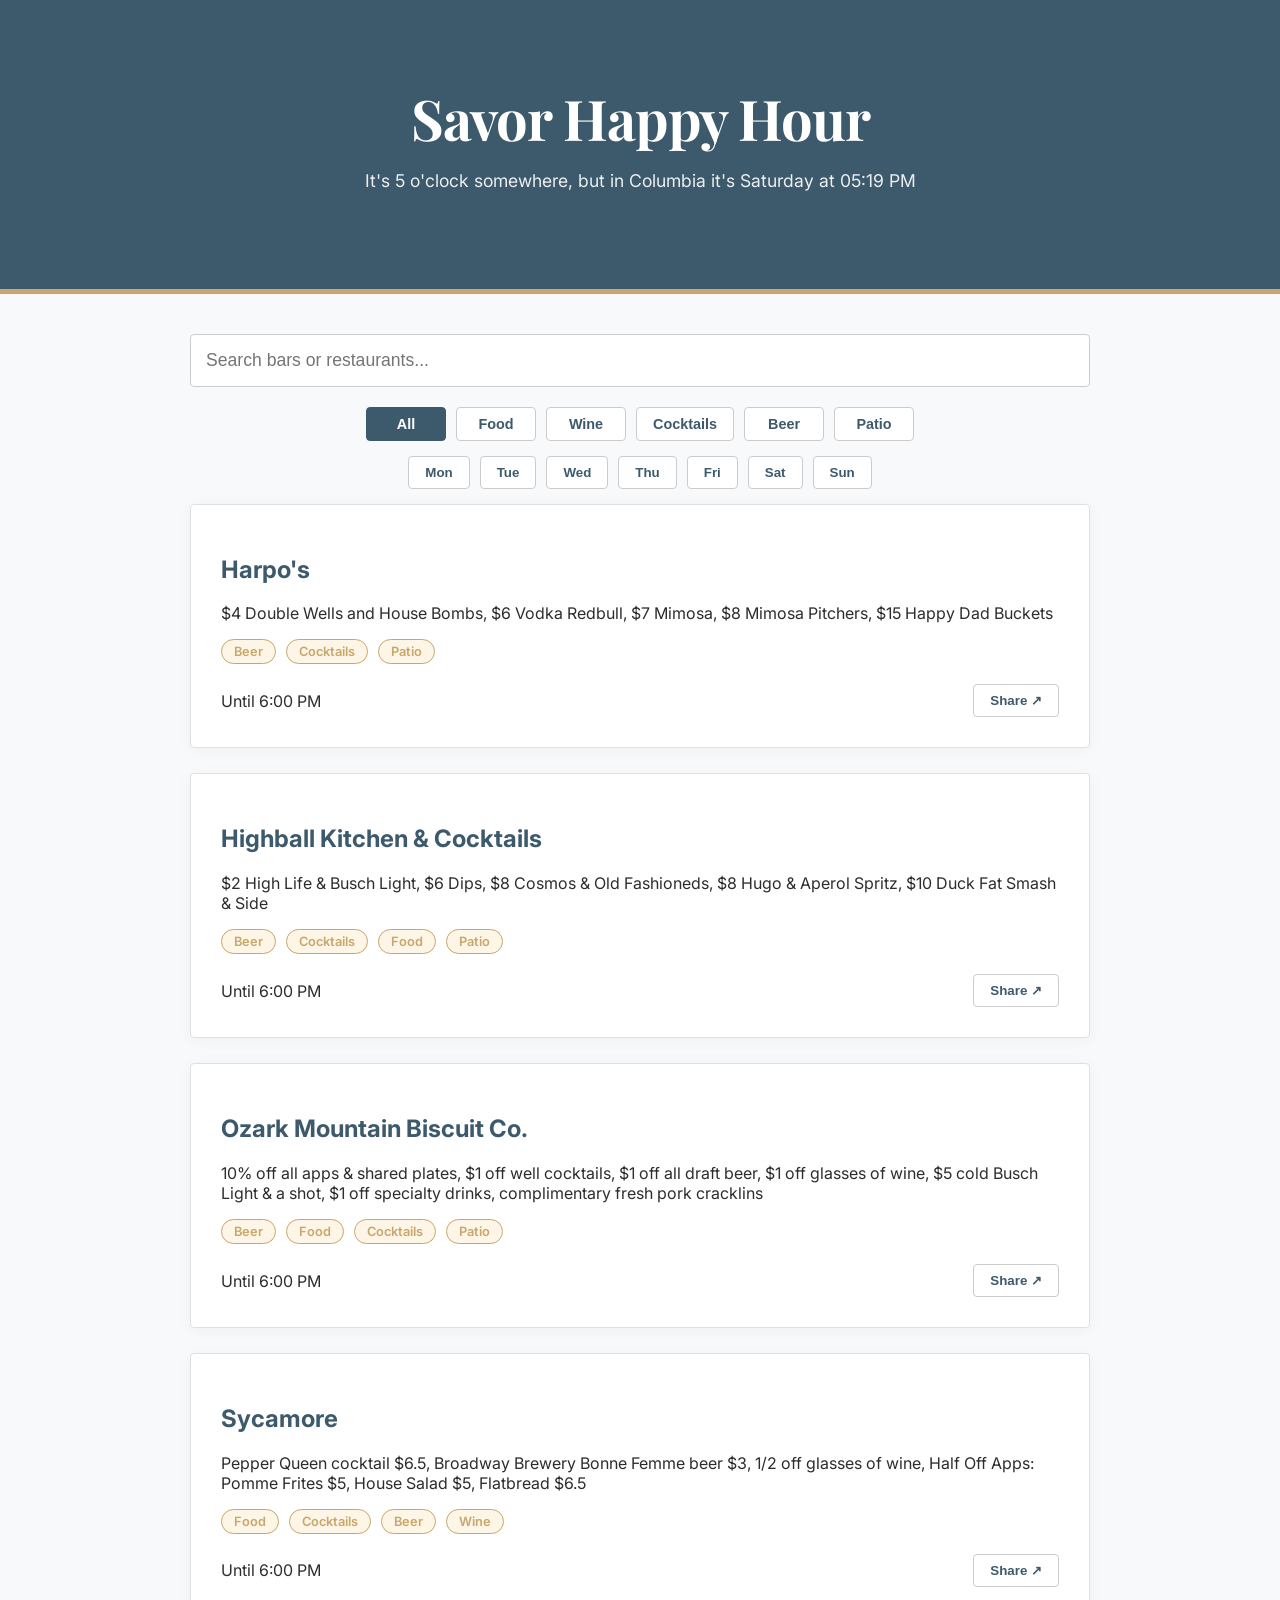
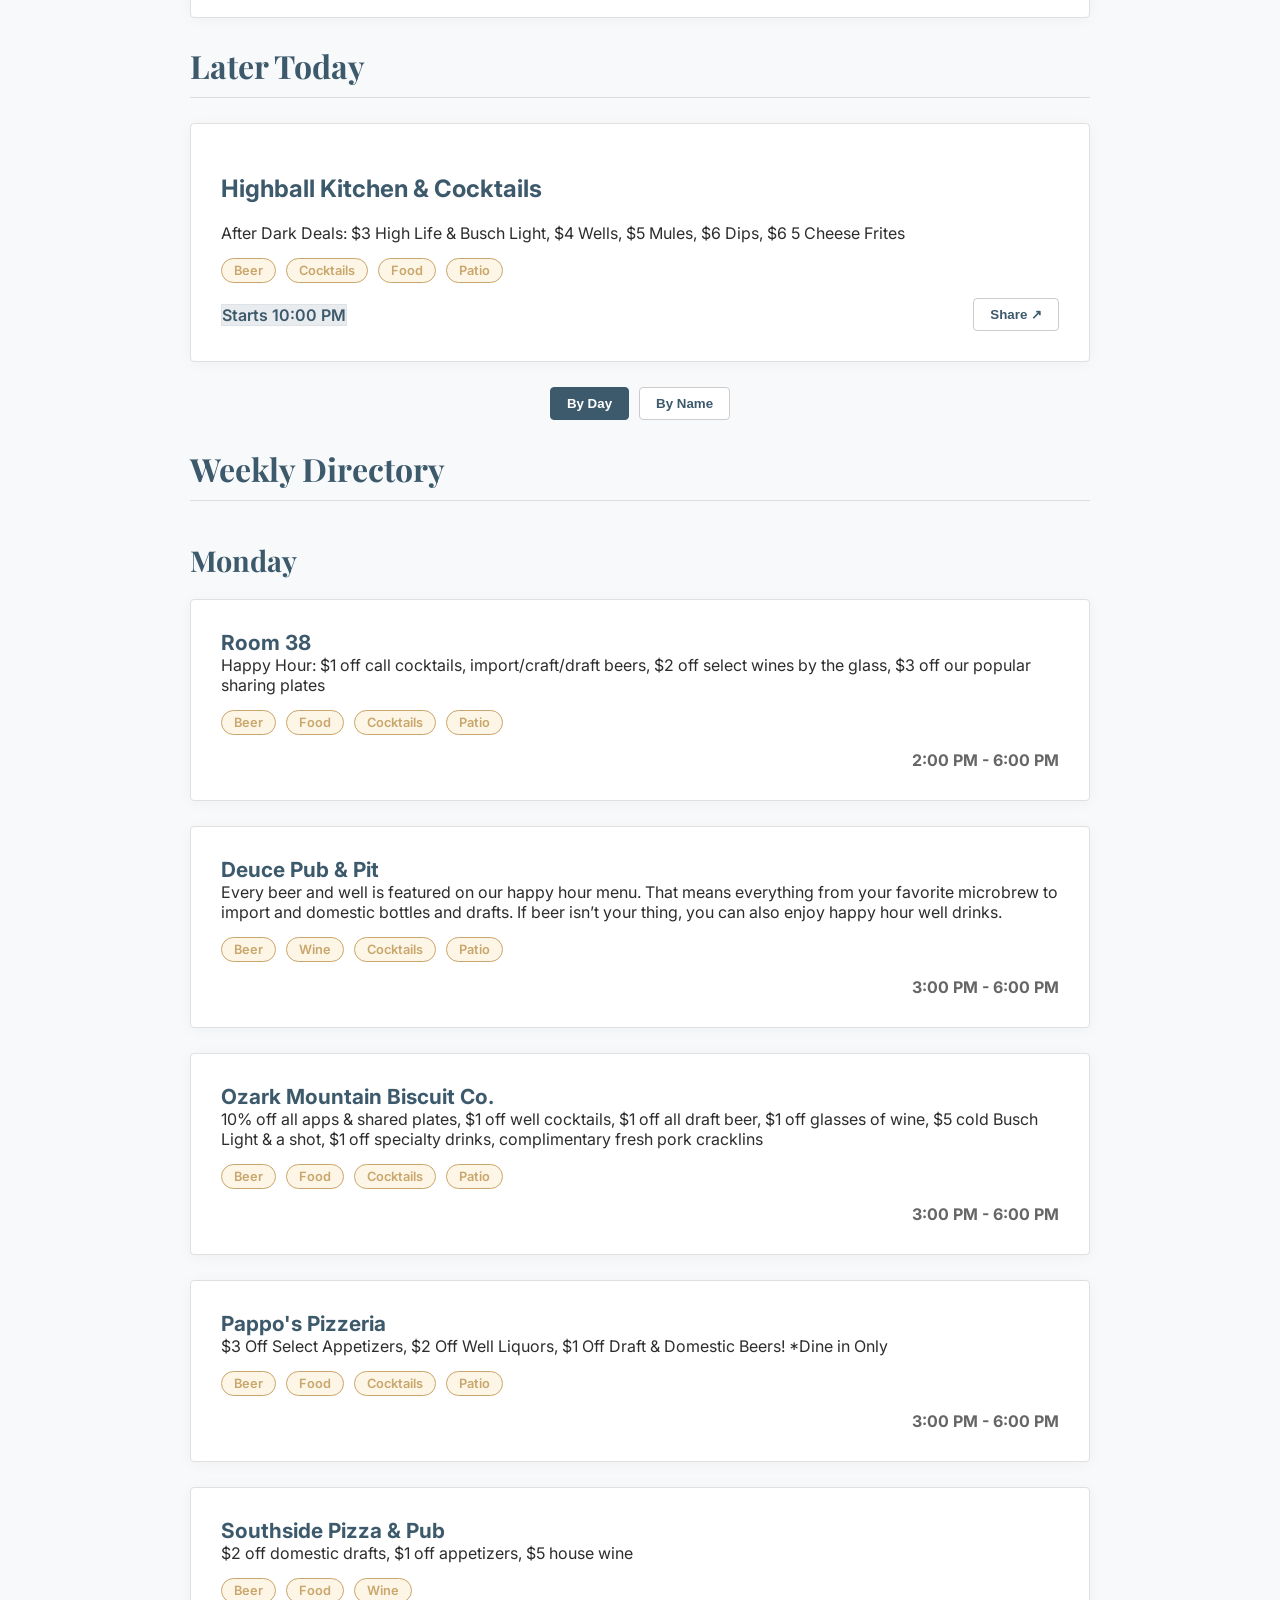
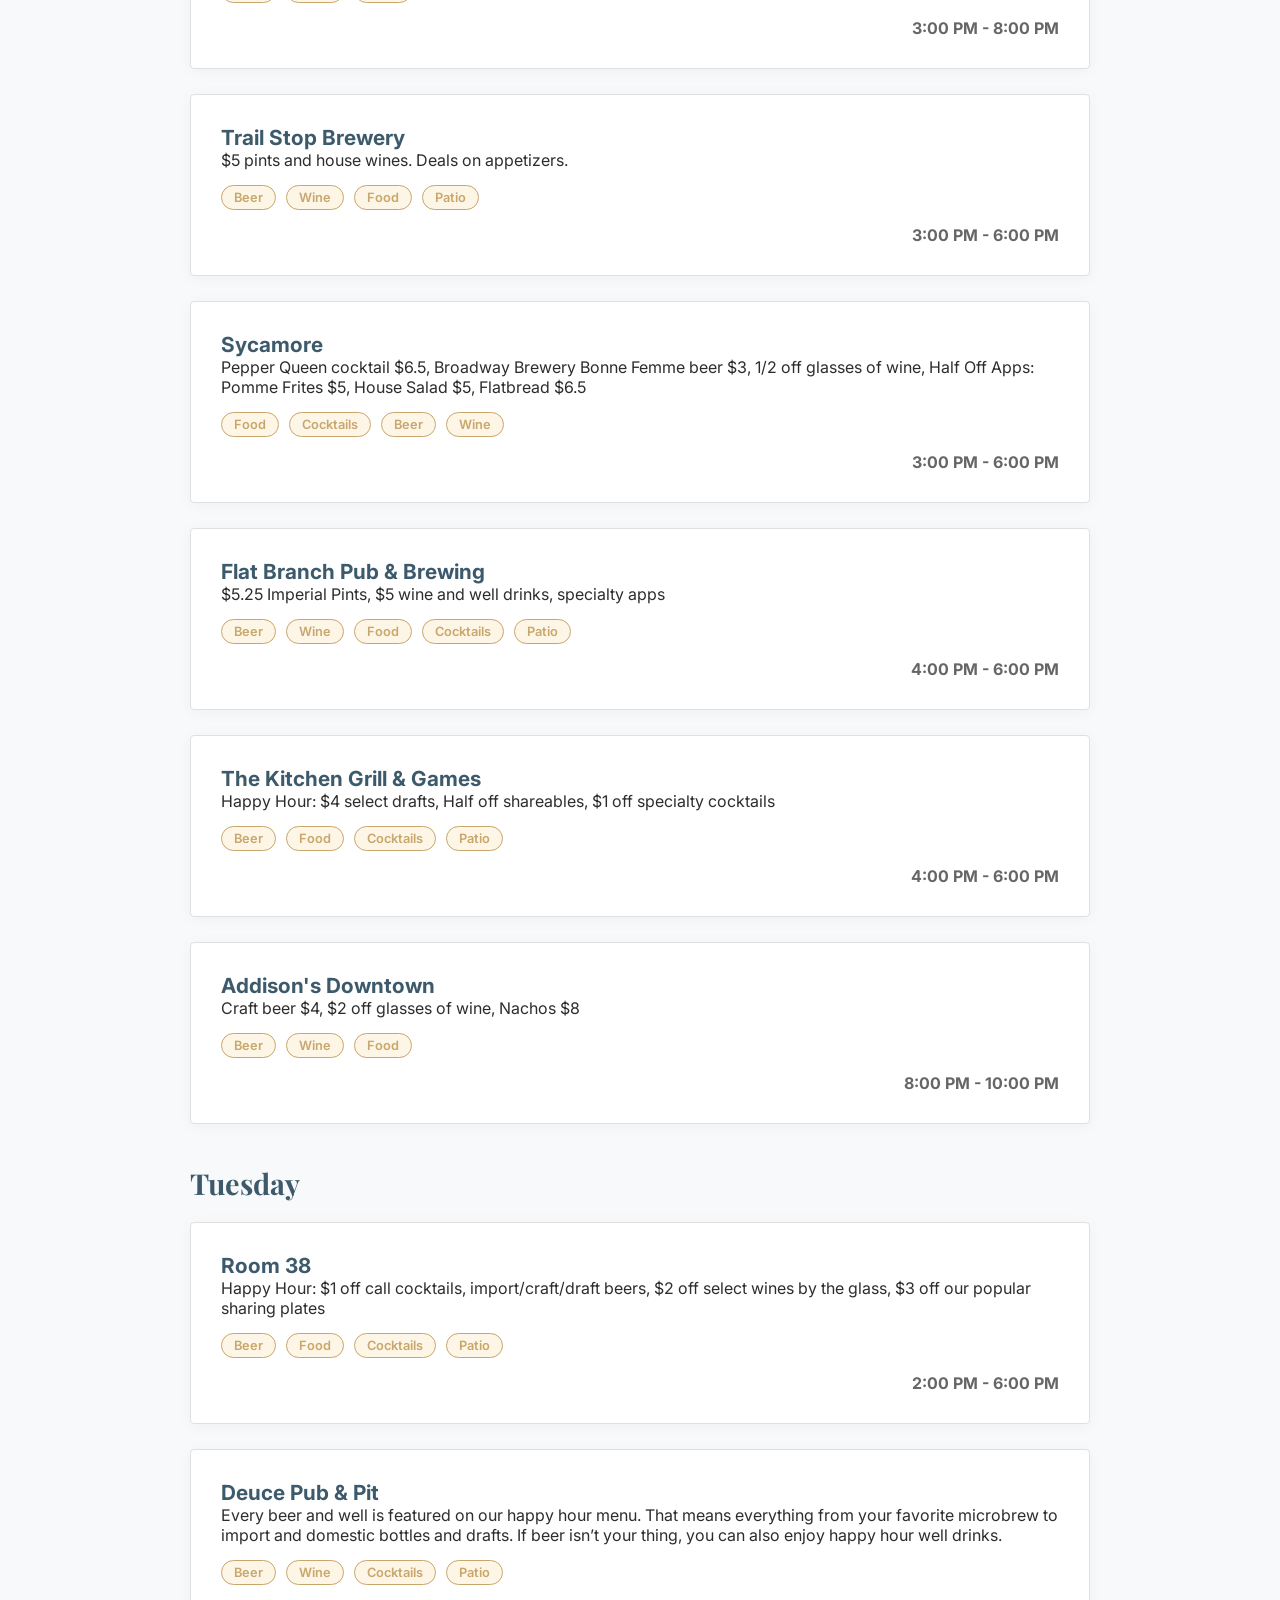
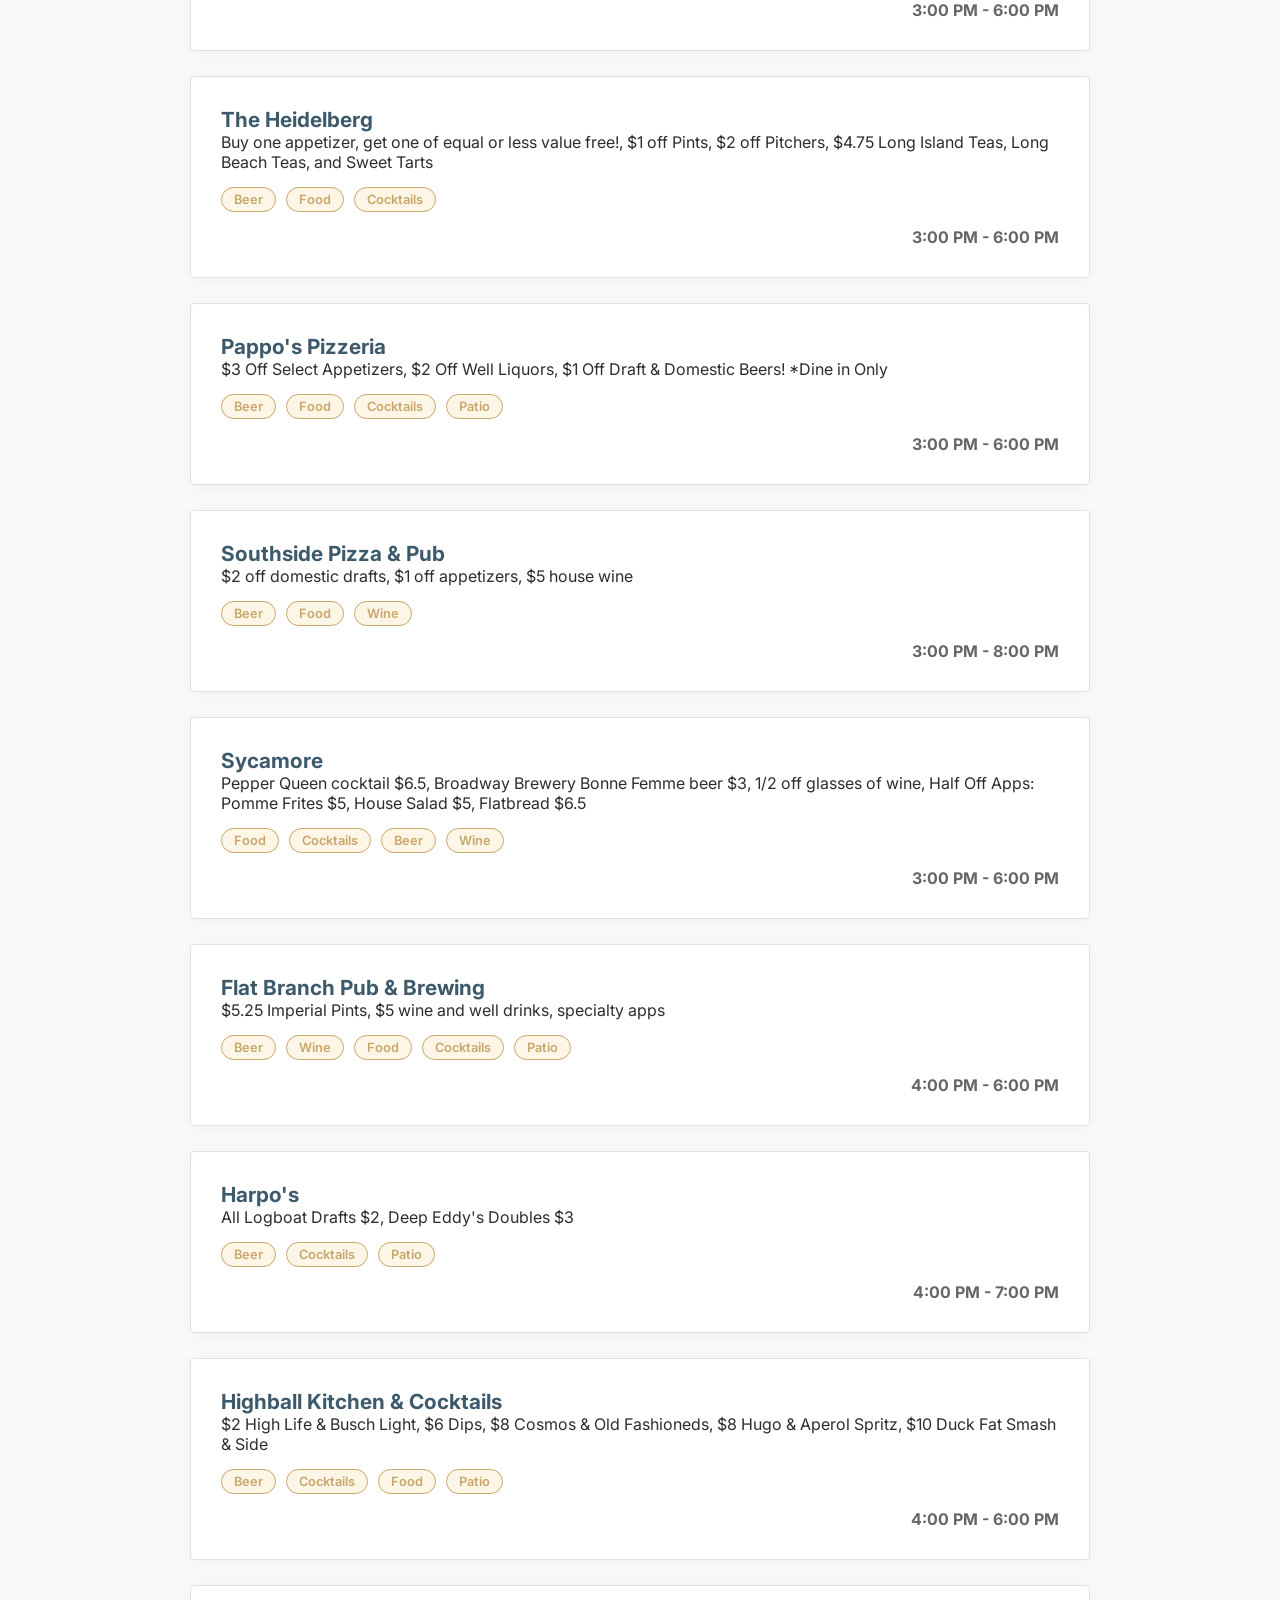
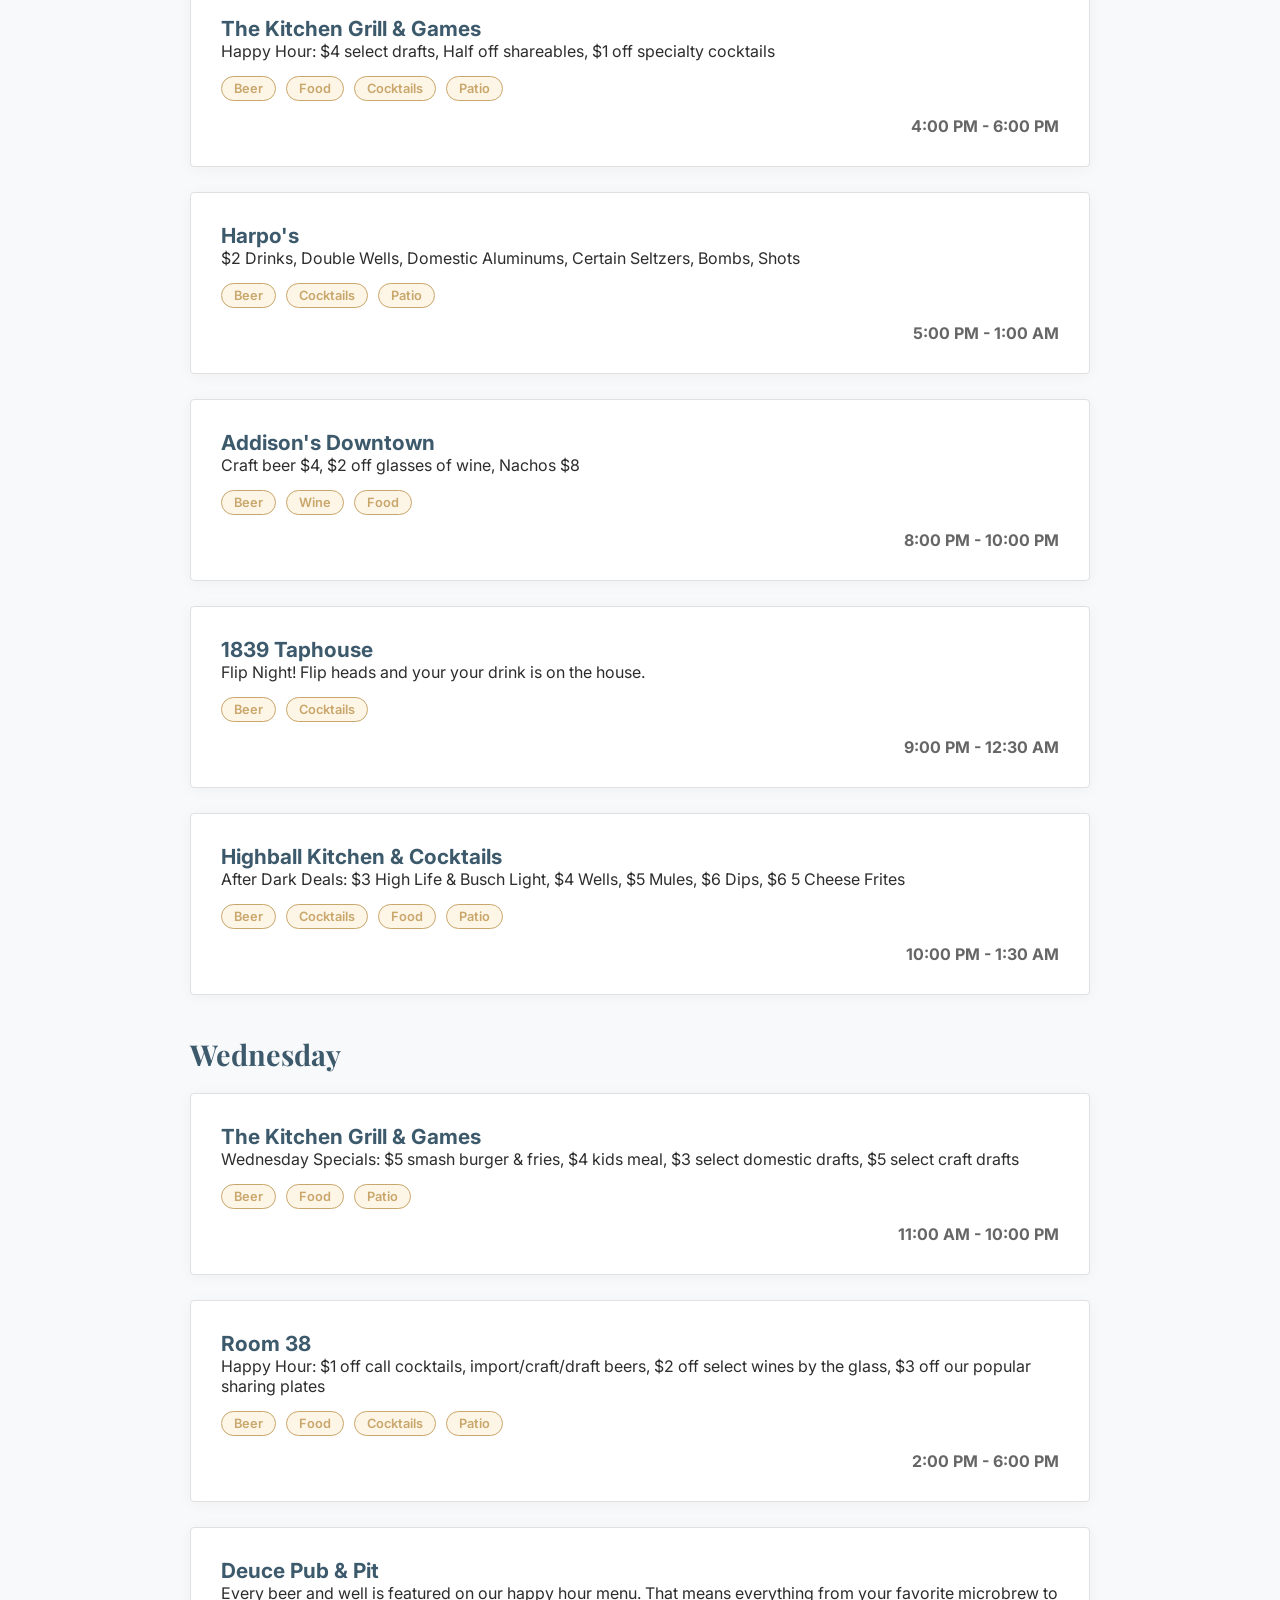
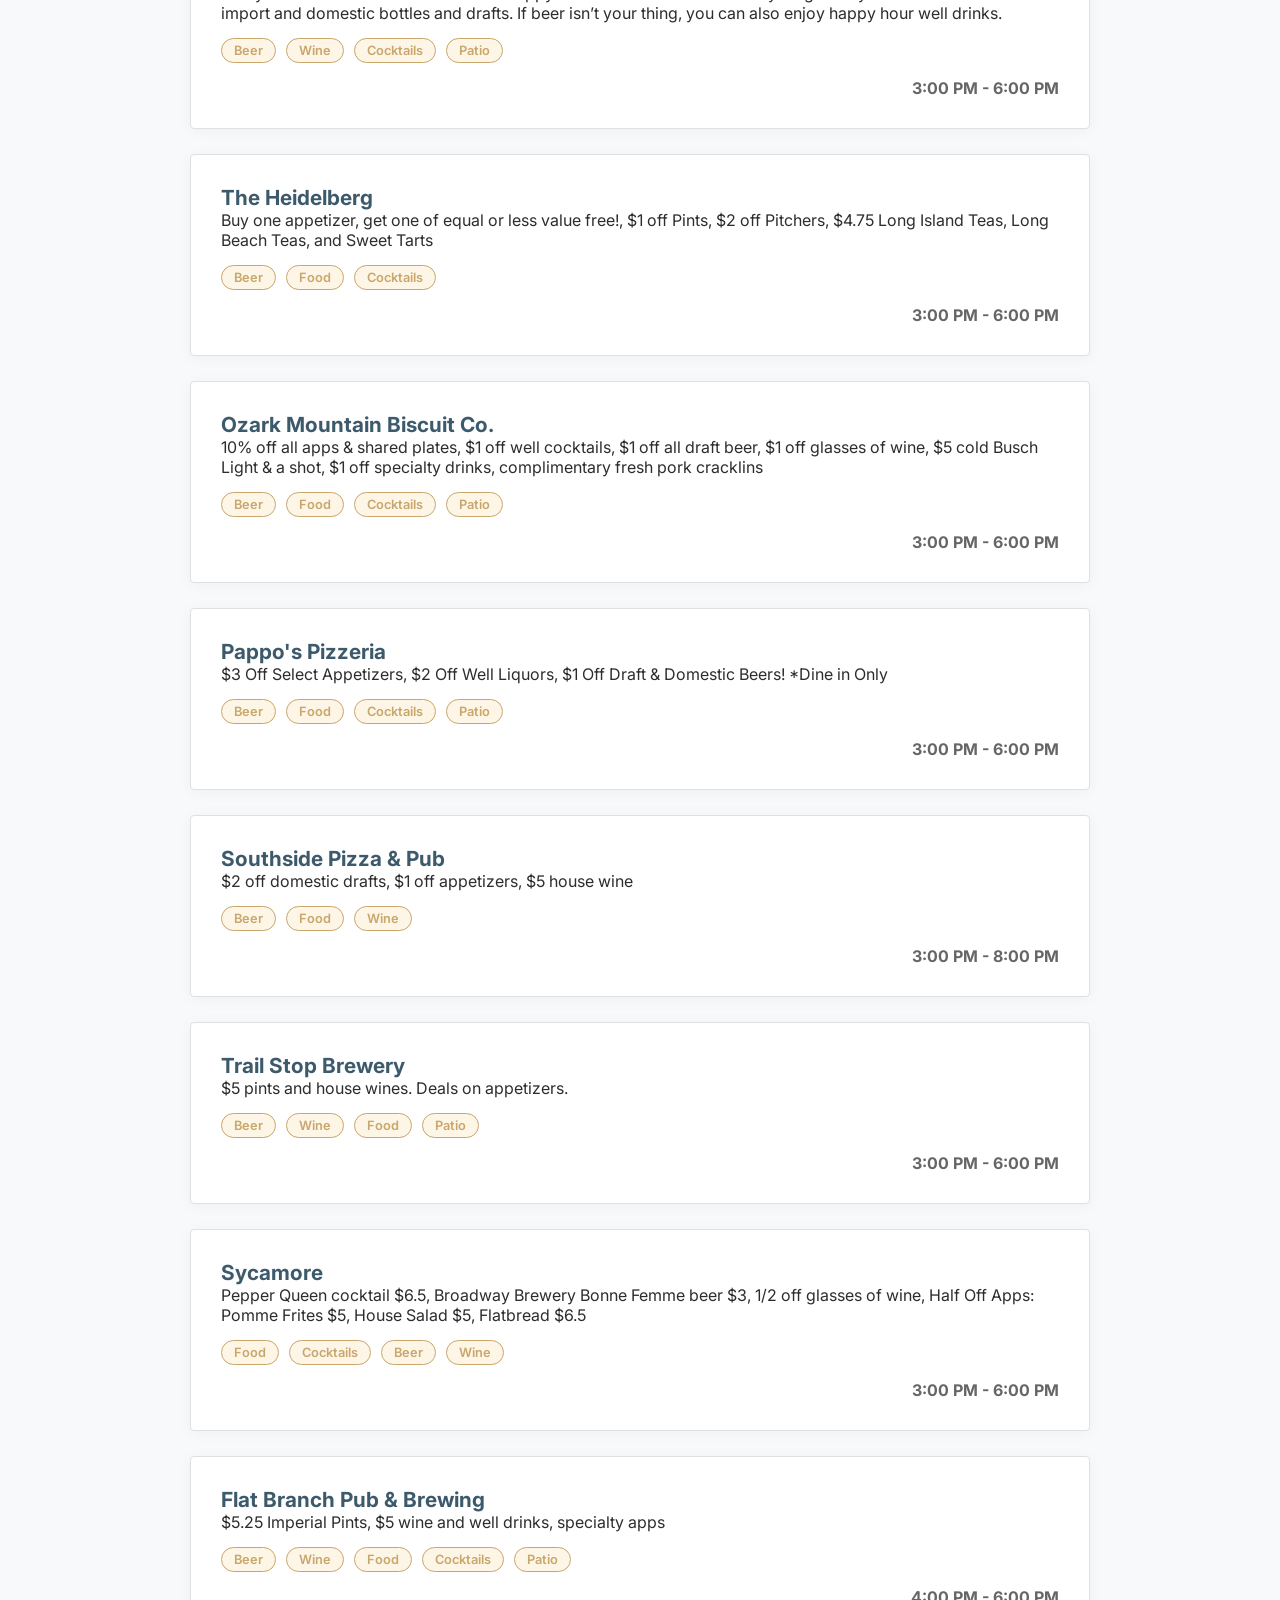
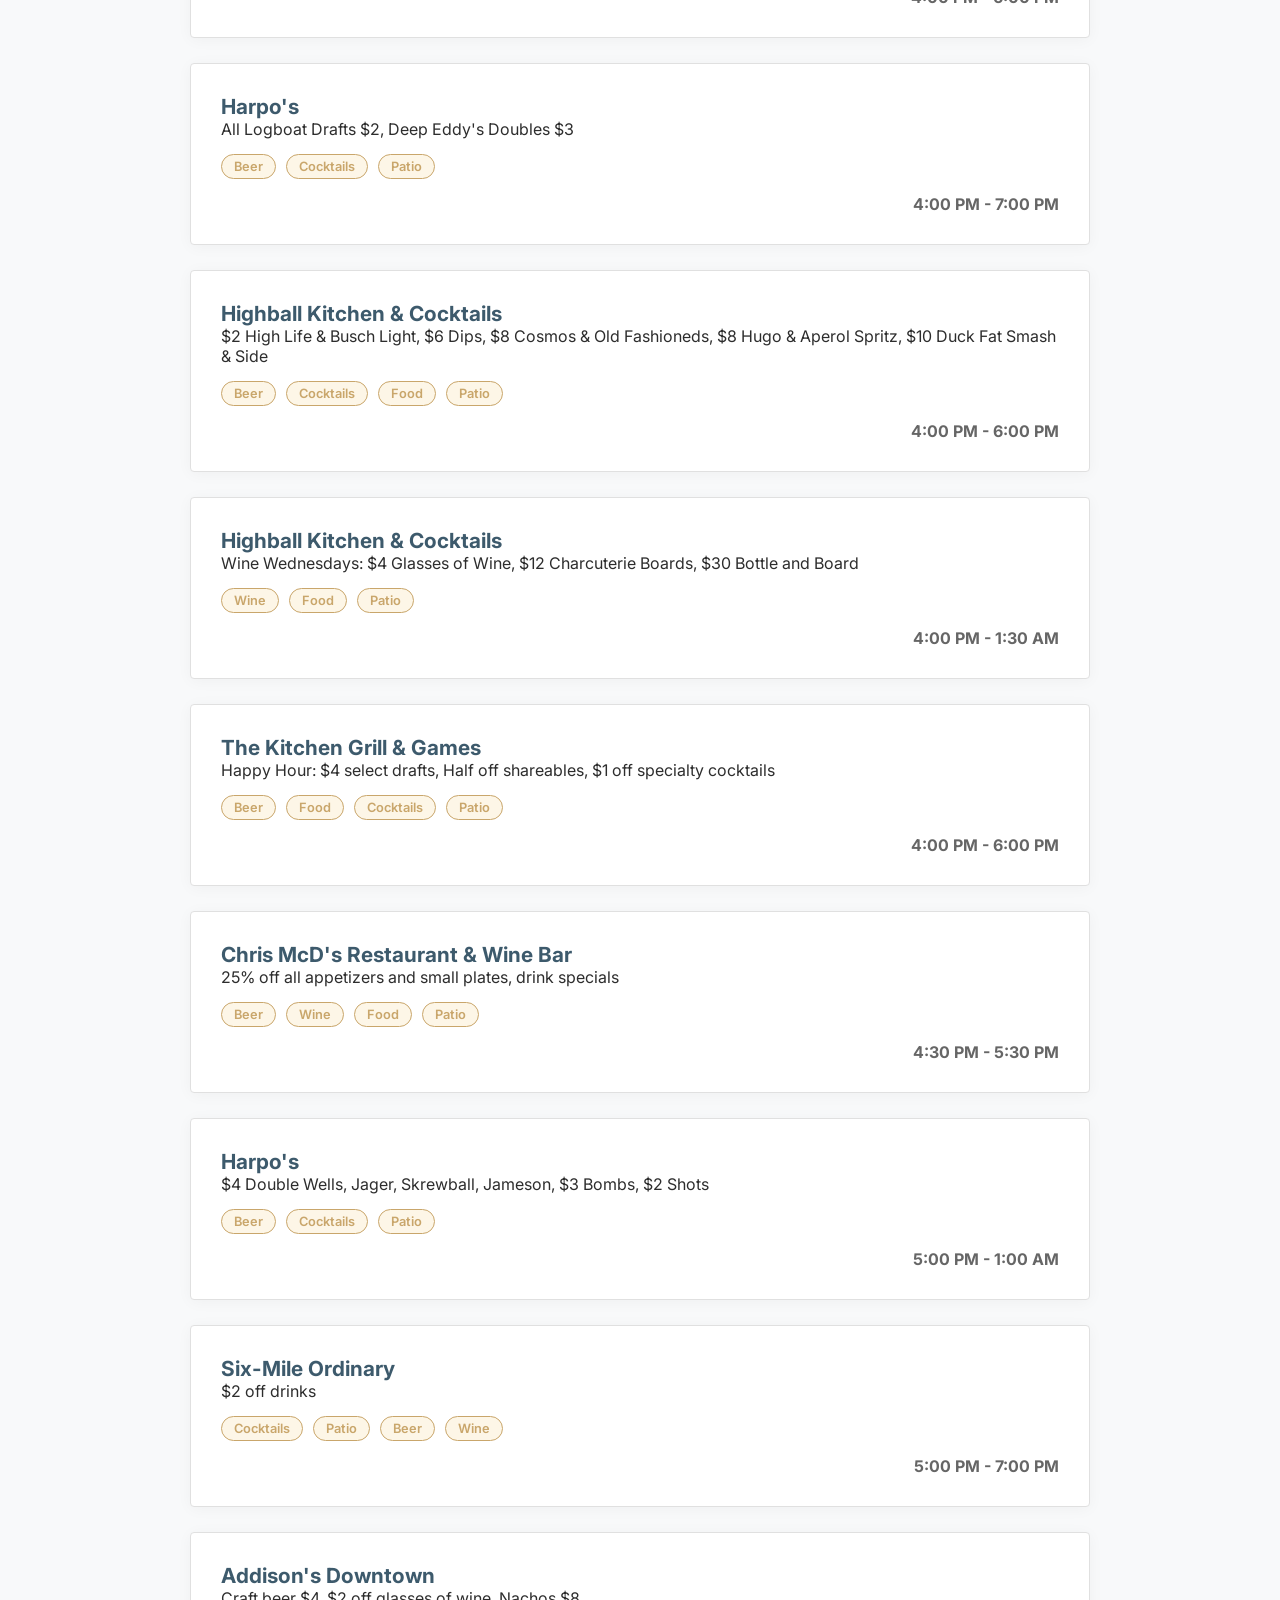
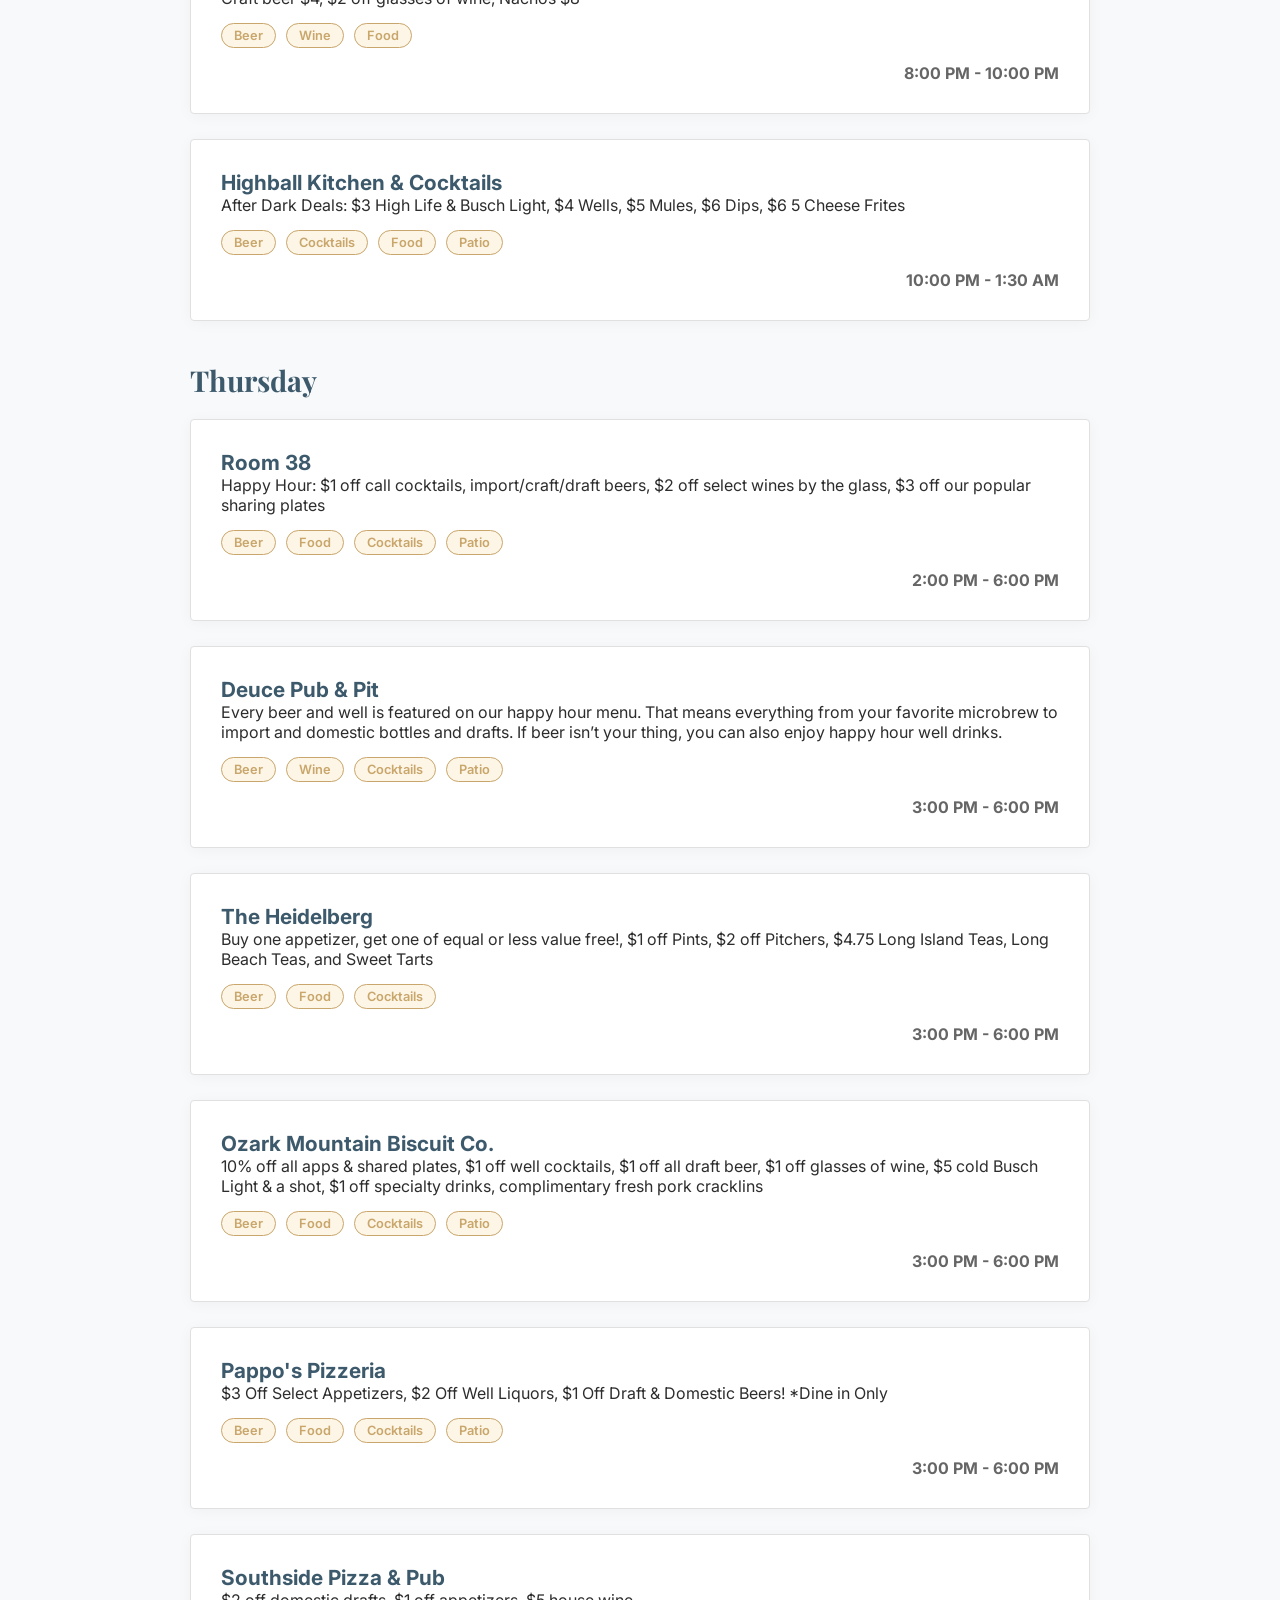
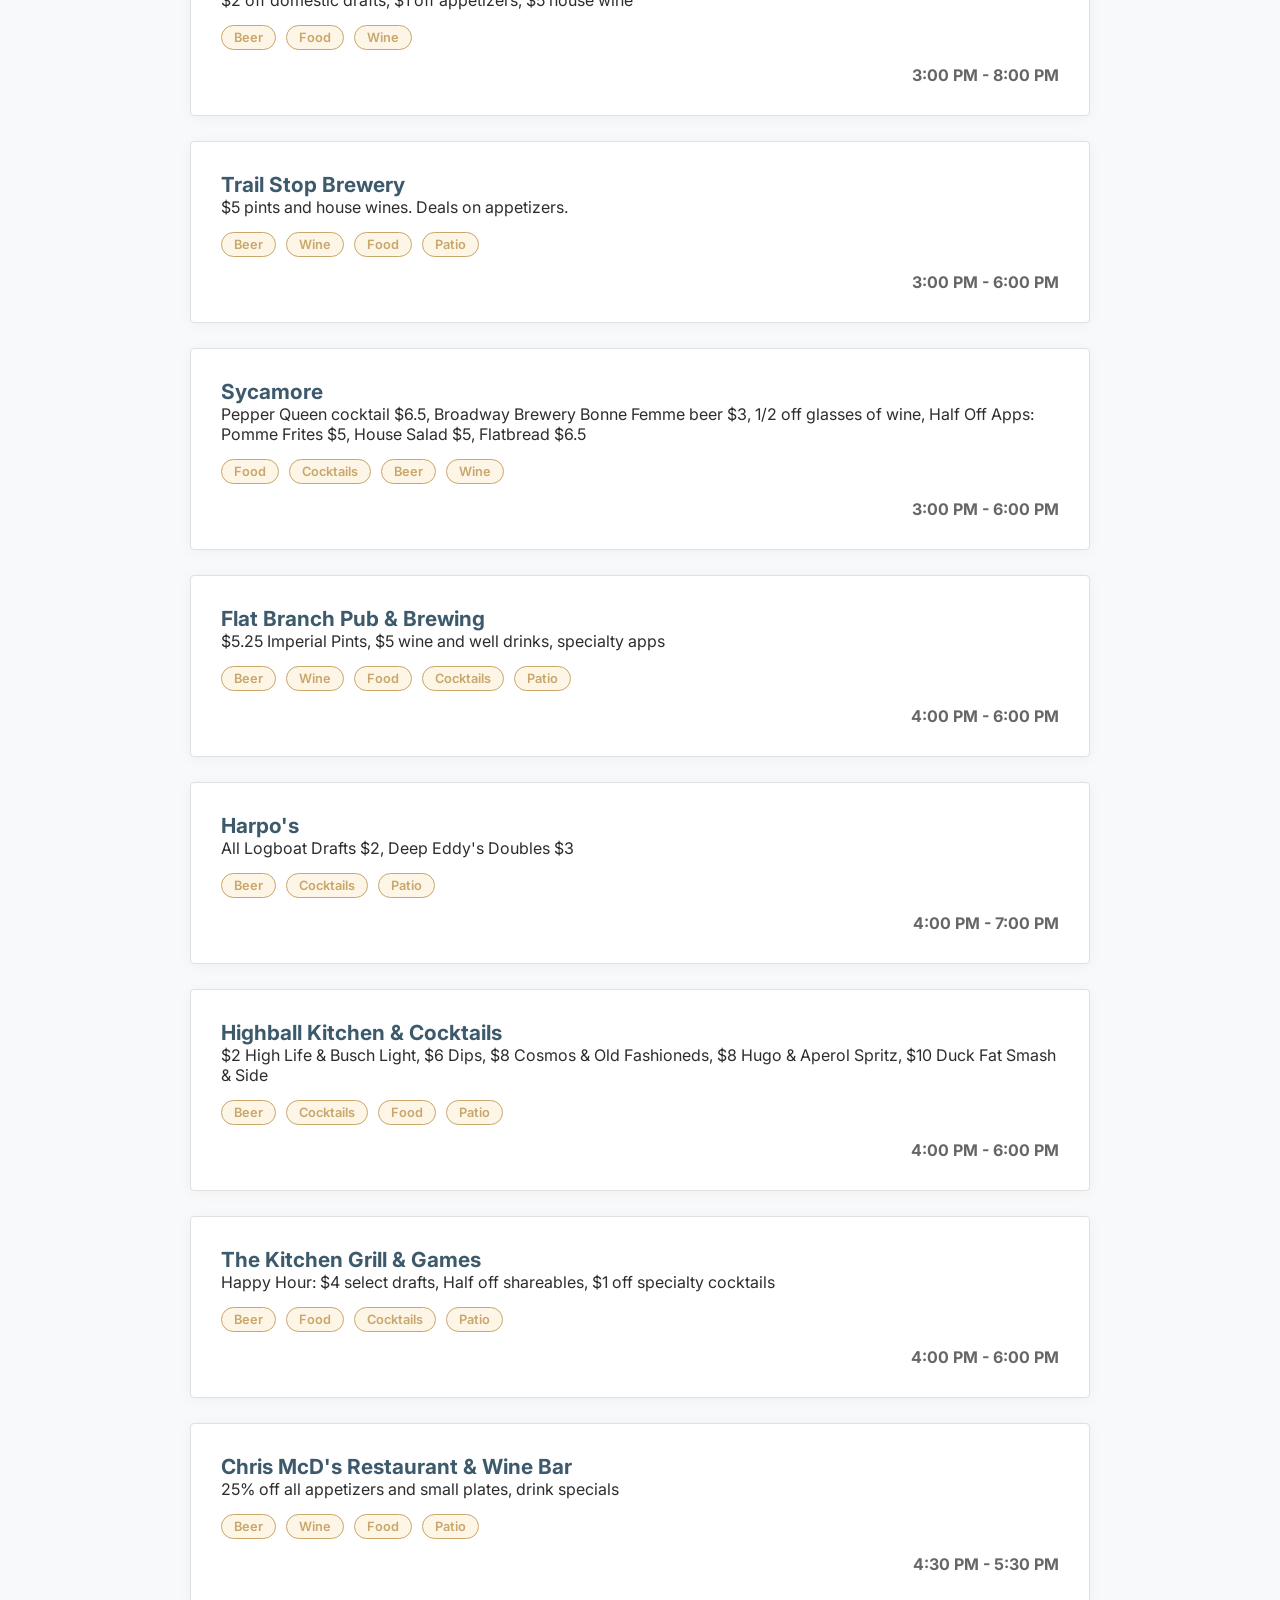
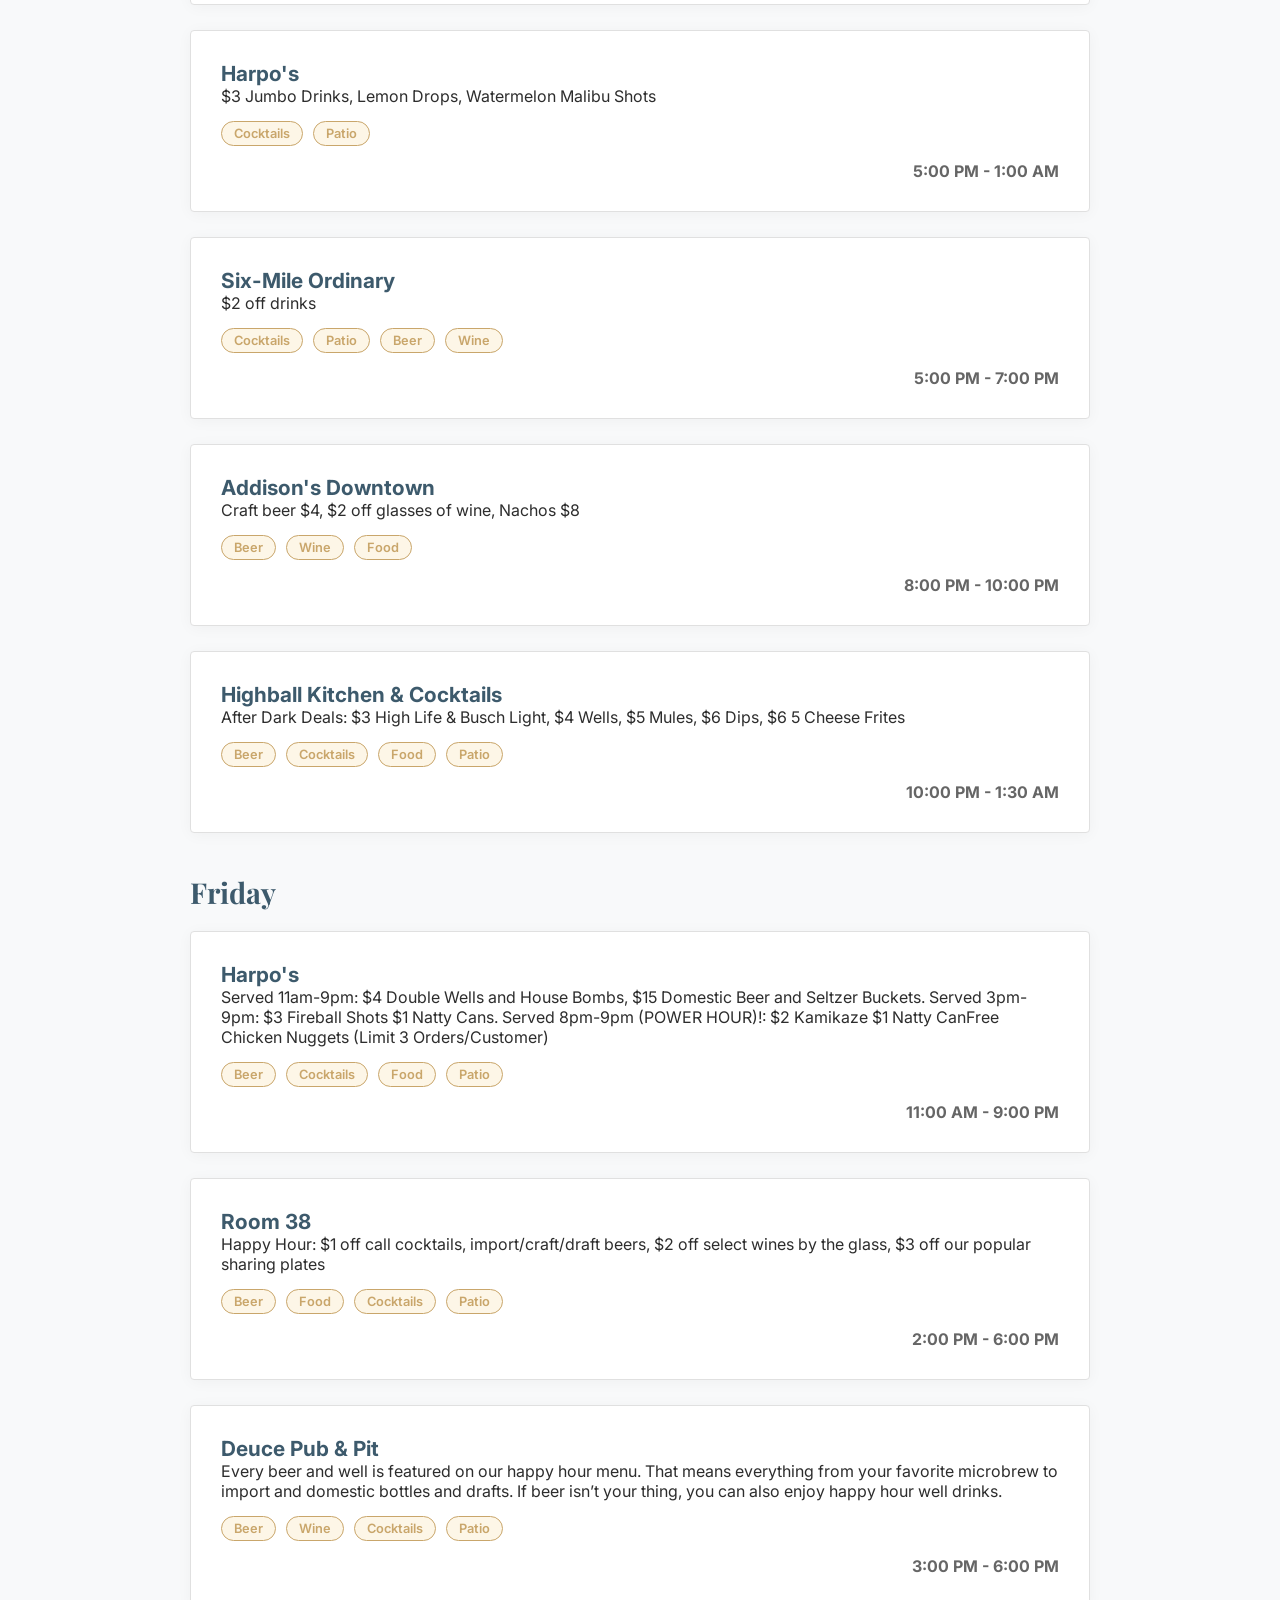
==== savor/index.html @ a689cd25 "Update index.html" ====
<!DOCTYPE html>
<html lang="en">
<head>
    <meta charset="UTF-8">
    <meta name="viewport" content="width=device-width, initial-scale=1.0">
    <title>Savor Columbia | Happy Hour</title>
    <link href="https://fonts.googleapis.com/css2?family=Playfair+Display:wght@700&family=Inter:wght@400;600&display=swap" rel="stylesheet">
    <link rel="stylesheet" href="style.css">
</head>
<body>
    <header>
        <h1>Savor Happy Hour</h1>
        <p id="current-time">Loading...</p>
    </header>

    <main>
        <div id="controls-container">
            <input type="text" id="directory-search" placeholder="Search bars or restaurants...">
            <div class="tag-filters">
                <button class="filter-btn active" data-tag="all">All</button>
                <button class="filter-btn" data-tag="food">Food</button>
                <button class="filter-btn" data-tag="wine">Wine</button>
                <button class="filter-btn" data-tag="cocktails">Cocktails</button>
                <button class="filter-btn" data-tag="beer">Beer</button>
                <button class="filter-btn" data-tag="patio">Patio</button>
            </div>
        </div>

        <div id="day-nav-container">
            <button class="day-nav-btn" onclick="scrollToDay('Monday')">Mon</button>
            <button class="day-nav-btn" onclick="scrollToDay('Tuesday')">Tue</button>
            <button class="day-nav-btn" onclick="scrollToDay('Wednesday')">Wed</button>
            <button class="day-nav-btn" onclick="scrollToDay('Thursday')">Thu</button>
            <button class="day-nav-btn" onclick="scrollToDay('Friday')">Fri</button>
            <button class="day-nav-btn" onclick="scrollToDay('Saturday')">Sat</button>
            <button class="day-nav-btn" onclick="scrollToDay('Sunday')">Sun</button>
        </div>

        <div id="happy-hour-list"></div>
        <div id="upcoming-list"></div>

        <div class="view-toggle">
            <button id="view-by-day" class="active">By Day</button>
            <button id="view-by-bar">By Name</button>
        </div>
        <div id="full-directory"></div>
    </main>

    <footer>
        <p id="update-date"></p>
        <p class="disclaimer">Deals not guaranteed. Verify with venue.</p>
    </footer>

    <script src="script.js"></script>
</body>
</html>
---- savor/style.css ----
:root {
    --savor-blue: #3d5a6c;
    --savor-gold: #c9a66b;
    --savor-bg: #f8f9fa;
    --savor-text: #2d2d2d;
    --savor-white: #ffffff;
}

body {
    background-color: var(--savor-bg);
    color: var(--savor-text);
    font-family: 'Inter', sans-serif;
    margin: 0;
    padding: 0;
}

/* --- HEADER & TITLE --- */
header {
    background-color: var(--savor-blue);
    color: white;
    padding: 80px 20px; /* Increased padding to make header taller */
    text-align: center;
    border-bottom: 5px solid var(--savor-gold);
    display: flex;
    flex-direction: column;
    justify-content: center;
    align-items: center;
}

header h1 {
    font-family: 'Playfair Display', serif;
    margin: 0;
    font-size: 3.5rem; /* Large, bold Savor-style title */
    color: white;
    letter-spacing: -1px;
}

#current-time {
    margin-top: 15px;
    font-size: 1.1rem;
    opacity: 0.9;
}

/* --- MAIN LAYOUT --- */
main {
    max-width: 900px;
    margin: 0 auto;
    padding: 40px 20px;
}

/* Ensure the filter buttons wrap nicely and look uniform */
.tag-filters {
    display: flex;
    flex-wrap: wrap;
    gap: 8px;
    justify-content: center;
    margin-bottom: 20px;
}

.filter-btn {
    background: white;
    border: 1px solid #ccc;
    padding: 8px 16px;
    border-radius: 4px;
    color: var(--savor-blue);
    cursor: pointer;
    font-weight: 600;
    font-size: 0.9rem;
    min-width: 80px; /* Ensures buttons have a consistent presence */
    transition: all 0.2s ease;
}

/* Updated 'upcoming' badge to remove that weird grey background */
.time-badge.upcoming {
    background-color: #f1f3f5 !important;
    color: var(--savor-blue) !important;
    border: 1px solid #dee2e6;
    font-weight: 600;
}

h2.section-title {
    font-family: 'Playfair Display', serif;
    color: var(--savor-blue);
    font-size: 2rem;
    margin-bottom: 25px;
    border-bottom: 1px solid #ddd;
    padding-bottom: 10px;
}

.day-header {
    font-family: 'Playfair Display', serif;
    color: var(--savor-blue);
    font-size: 1.8rem;
    margin: 40px 0 20px 0;
}

/* --- SEARCH & DIRECTORY CONTROLS --- */
#filter-controls {
    background: #ffffff;
    border: 1px solid #e0e0e0;
    padding: 30px;
    border-radius: 8px;
    margin-bottom: 40px;
    box-shadow: 0 4px 12px rgba(0,0,0,0.05);
}

#directory-search {
    width: 100%;
    padding: 15px;
    border: 1px solid #ccc;
    border-radius: 4px;
    font-size: 1.1rem;
    margin-bottom: 20px;
    box-sizing: border-box;
}

.tag-filters, #day-nav-container, .view-toggle {
    display: flex;
    flex-wrap: wrap;
    gap: 10px;
    margin-bottom: 15px;
    justify-content: center;
}

button {
    background: white;
    border: 1px solid #ccc;
    padding: 8px 16px;
    border-radius: 4px;
    color: var(--savor-blue);
    cursor: pointer;
    font-weight: 600;
    transition: all 0.2s ease;
}

button.active {
    background: var(--savor-blue) !important;
    color: white !important;
    border-color: var(--savor-blue);
}

/* --- CARD STYLING --- */
.deal-card, .directory-card {
    background: var(--savor-white);
    border: 1px solid #e0e0e0;
    border-radius: 4px;
    padding: 30px;
    margin-bottom: 25px;
    box-shadow: 0 2px 15px rgba(0,0,0,0.04);
}

.map-link {
    color: var(--savor-blue);
    text-decoration: none;
    font-size: 1.5rem;
    font-weight: bold;
    display: block;
    margin-bottom: 10px;
}

.directory-name {
    font-weight: bold;
    font-size: 1.3rem;
    color: var(--savor-blue);
}

/* --- TAG FIX --- */
.tag-container {
    display: flex;
    flex-wrap: wrap;
    gap: 10px;
    margin: 15px 0;
}

.tag-badge {
    background: #fdf6e7;
    color: var(--savor-gold);
    border: 1px solid var(--savor-gold);
    padding: 4px 12px;
    border-radius: 20px;
    font-size: 0.8rem;
    text-transform: capitalize;
    font-weight: 600;
}

/* Specific badge for "Later Today" items */
.time-badge.upcoming {
    background-color: #e9ecef !important; /* Soft light grey */
    color: var(--savor-blue) !important;   /* Brand blue text */
    border: 1px solid #dee2e6;
}

/* --- FOOTER --- */
.card-footer {
    display: flex;
    justify-content: space-between;
    align-items: center;
    margin-top: 20px;
    padding
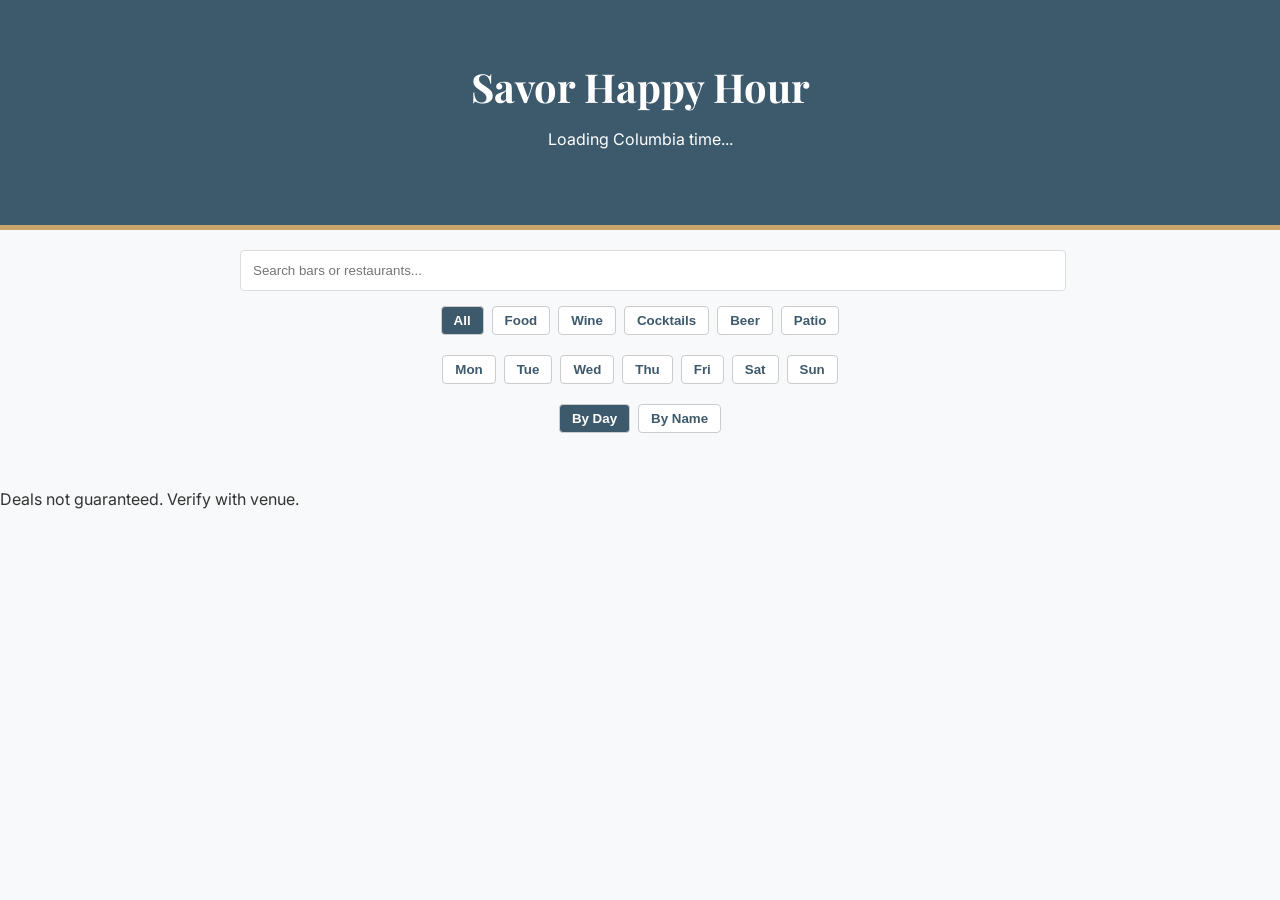
==== commit 74464f1e: "Update index.html" ====
--- a/savor/index.html
+++ b/savor/index.html
@@ -3,14 +3,14 @@
 <head>
     <meta charset="UTF-8">
     <meta name="viewport" content="width=device-width, initial-scale=1.0">
-    <title>Savor Columbia | Happy Hour</title>
+    <title>Savor Happy Hour</title>
     <link href="https://fonts.googleapis.com/css2?family=Playfair+Display:wght@700&family=Inter:wght@400;600&display=swap" rel="stylesheet">
     <link rel="stylesheet" href="style.css">
 </head>
 <body>
     <header>
         <h1>Savor Happy Hour</h1>
-        <p id="current-time">Loading...</p>
+        <p id="current-time">Loading Columbia time...</p>
     </header>
 
     <main>
--- a/savor/style.css
+++ b/savor/style.css
@@ -2,200 +2,36 @@
     --savor-blue: #3d5a6c;
     --savor-gold: #c9a66b;
     --savor-bg: #f8f9fa;
-    --savor-text: #2d2d2d;
-    --savor-white: #ffffff;
 }
 
-body {
-    background-color: var(--savor-bg);
-    color: var(--savor-text);
-    font-family: 'Inter', sans-serif;
-    margin: 0;
-    padding: 0;
+body { background: var(--savor-bg); color: #333; font-family: 'Inter', sans-serif; margin: 0; }
+
+header { 
+    background: var(--savor-blue); 
+    color: white; 
+    padding: 60px 20px; 
+    text-align: center; 
+    border-bottom: 5px solid var(--savor-gold);
 }
 
-/* --- HEADER & TITLE --- */
-header {
-    background-color: var(--savor-blue);
-    color: white;
-    padding: 80px 20px; /* Increased padding to make header taller */
-    text-align: center;
-    border-bottom: 5px solid var(--savor-gold);
-    display: flex;
-    flex-direction: column;
-    justify-content: center;
-    align-items: center;
-}
+h1 { font-family: 'Playfair Display', serif; margin: 0; font-size: 2.5rem; }
 
-header h1 {
-    font-family: 'Playfair Display', serif;
-    margin: 0;
-    font-size: 3.5rem; /* Large, bold Savor-style title */
-    color: white;
-    letter-spacing: -1px;
-}
+main { max-width: 800px; margin: 0 auto; padding: 20px; }
 
-#current-time {
-    margin-top: 15px;
-    font-size: 1.1rem;
-    opacity: 0.9;
-}
+#directory-search { width: 100%; padding: 12px; border: 1px solid #ddd; margin-bottom: 15px; border-radius: 4px; }
 
-/* --- MAIN LAYOUT --- */
-main {
-    max-width: 900px;
-    margin: 0 auto;
-    padding: 40px 20px;
-}
+.tag-filters, #day-nav-container, .view-toggle { display: flex; flex-wrap: wrap; gap: 8px; justify-content: center; margin-bottom: 20px; }
 
-/* Ensure the filter buttons wrap nicely and look uniform */
-.tag-filters {
-    display: flex;
-    flex-wrap: wrap;
-    gap: 8px;
-    justify-content: center;
-    margin-bottom: 20px;
-}
+button { background: white; border: 1px solid #ccc; padding: 6px 12px; border-radius: 4px; cursor: pointer; color: var(--savor-blue); font-weight: 600; }
+button.active { background: var(--savor-blue) !important; color: white !important; }
 
-.filter-btn {
-    background: white;
-    border: 1px solid #ccc;
-    padding: 8px 16px;
-    border-radius: 4px;
-    color: var(--savor-blue);
-    cursor: pointer;
-    font-weight: 600;
-    font-size: 0.9rem;
-    min-width: 80px; /* Ensures buttons have a consistent presence */
-    transition: all 0.2s ease;
-}
+.deal-card, .directory-card { background: white; border: 1px solid #eee; padding: 20px; margin-bottom: 15px; border-radius: 4px; box-shadow: 0 2px 5px rgba(0,0,0,0.05); }
 
-/* Updated 'upcoming' badge to remove that weird grey background */
-.time-badge.upcoming {
-    background-color: #f1f3f5 !important;
-    color: var(--savor-blue) !important;
-    border: 1px solid #dee2e6;
-    font-weight: 600;
-}
+.tag-container { display: flex; flex-wrap: wrap; gap: 6px; margin-top: 10px; }
+.tag-badge { background: #fdf6e7; color: var(--savor-gold); border: 1px solid var(--savor-gold); padding: 2px 8px; border-radius: 12px; font-size: 0.7rem; text-transform: capitalize; }
 
-h2.section-title {
-    font-family: 'Playfair Display', serif;
-    color: var(--savor-blue);
-    font-size: 2rem;
-    margin-bottom: 25px;
-    border-bottom: 1px solid #ddd;
-    padding-bottom: 10px;
-}
-
-.day-header {
-    font-family: 'Playfair Display', serif;
-    color: var(--savor-blue);
-    font-size: 1.8rem;
-    margin: 40px 0 20px 0;
-}
-
-/* --- SEARCH & DIRECTORY CONTROLS --- */
-#filter-controls {
-    background: #ffffff;
-    border: 1px solid #e0e0e0;
-    padding: 30px;
-    border-radius: 8px;
-    margin-bottom: 40px;
-    box-shadow: 0 4px 12px rgba(0,0,0,0.05);
-}
-
-#directory-search {
-    width: 100%;
-    padding: 15px;
-    border: 1px solid #ccc;
-    border-radius: 4px;
-    font-size: 1.1rem;
-    margin-bottom: 20px;
-    box-sizing: border-box;
-}
-
-.tag-filters, #day-nav-container, .view-toggle {
-    display: flex;
-    flex-wrap: wrap;
-    gap: 10px;
-    margin-bottom: 15px;
-    justify-content: center;
-}
-
-button {
-    background: white;
-    border: 1px solid #ccc;
-    padding: 8px 16px;
-    border-radius: 4px;
-    color: var(--savor-blue);
-    cursor: pointer;
-    font-weight: 600;
-    transition: all 0.2s ease;
-}
-
-button.active {
-    background: var(--savor-blue) !important;
-    color: white !important;
-    border-color: var(--savor-blue);
-}
-
-/* --- CARD STYLING --- */
-.deal-card, .directory-card {
-    background: var(--savor-white);
-    border: 1px solid #e0e0e0;
-    border-radius: 4px;
-    padding: 30px;
-    margin-bottom: 25px;
-    box-shadow: 0 2px 15px rgba(0,0,0,0.04);
-}
-
-.map-link {
-    color: var(--savor-blue);
-    text-decoration: none;
-    font-size: 1.5rem;
-    font-weight: bold;
-    display: block;
-    margin-bottom: 10px;
-}
-
-.directory-name {
-    font-weight: bold;
-    font-size: 1.3rem;
-    color: var(--savor-blue);
-}
-
-/* --- TAG FIX --- */
-.tag-container {
-    display: flex;
-    flex-wrap: wrap;
-    gap: 10px;
-    margin: 15px 0;
-}
-
-.tag-badge {
-    background: #fdf6e7;
-    color: var(--savor-gold);
-    border: 1px solid var(--savor-gold);
-    padding: 4px 12px;
-    border-radius: 20px;
-    font-size: 0.8rem;
-    text-transform: capitalize;
-    font-weight: 600;
-}
-
-/* Specific badge for "Later Today" items */
-.time-badge.upcoming {
-    background-color: #e9ecef !important; /* Soft light grey */
-    color: var(--savor-blue) !important;   /* Brand blue text */
-    border: 1px solid #dee2e6;
-}
-
-/* --- FOOTER --- */
-.card-footer {
-    display: flex;
-    justify-content: space-between;
-    align-items: center;
-    margin-top: 20px;
-    padding
+.card-footer { display: flex; justify-content: space-between; align-items: center; margin-top: 15px; padding-top: 10px; border-top: 1px solid #f9f9f9; }
+.time-badge { background: var(--savor-blue); color: white; padding: 4px 8px; border-radius: 4px; font-size: 0.8rem; }
+.time-badge.upcoming { background: #e9ecef; color: #666; }
 
     
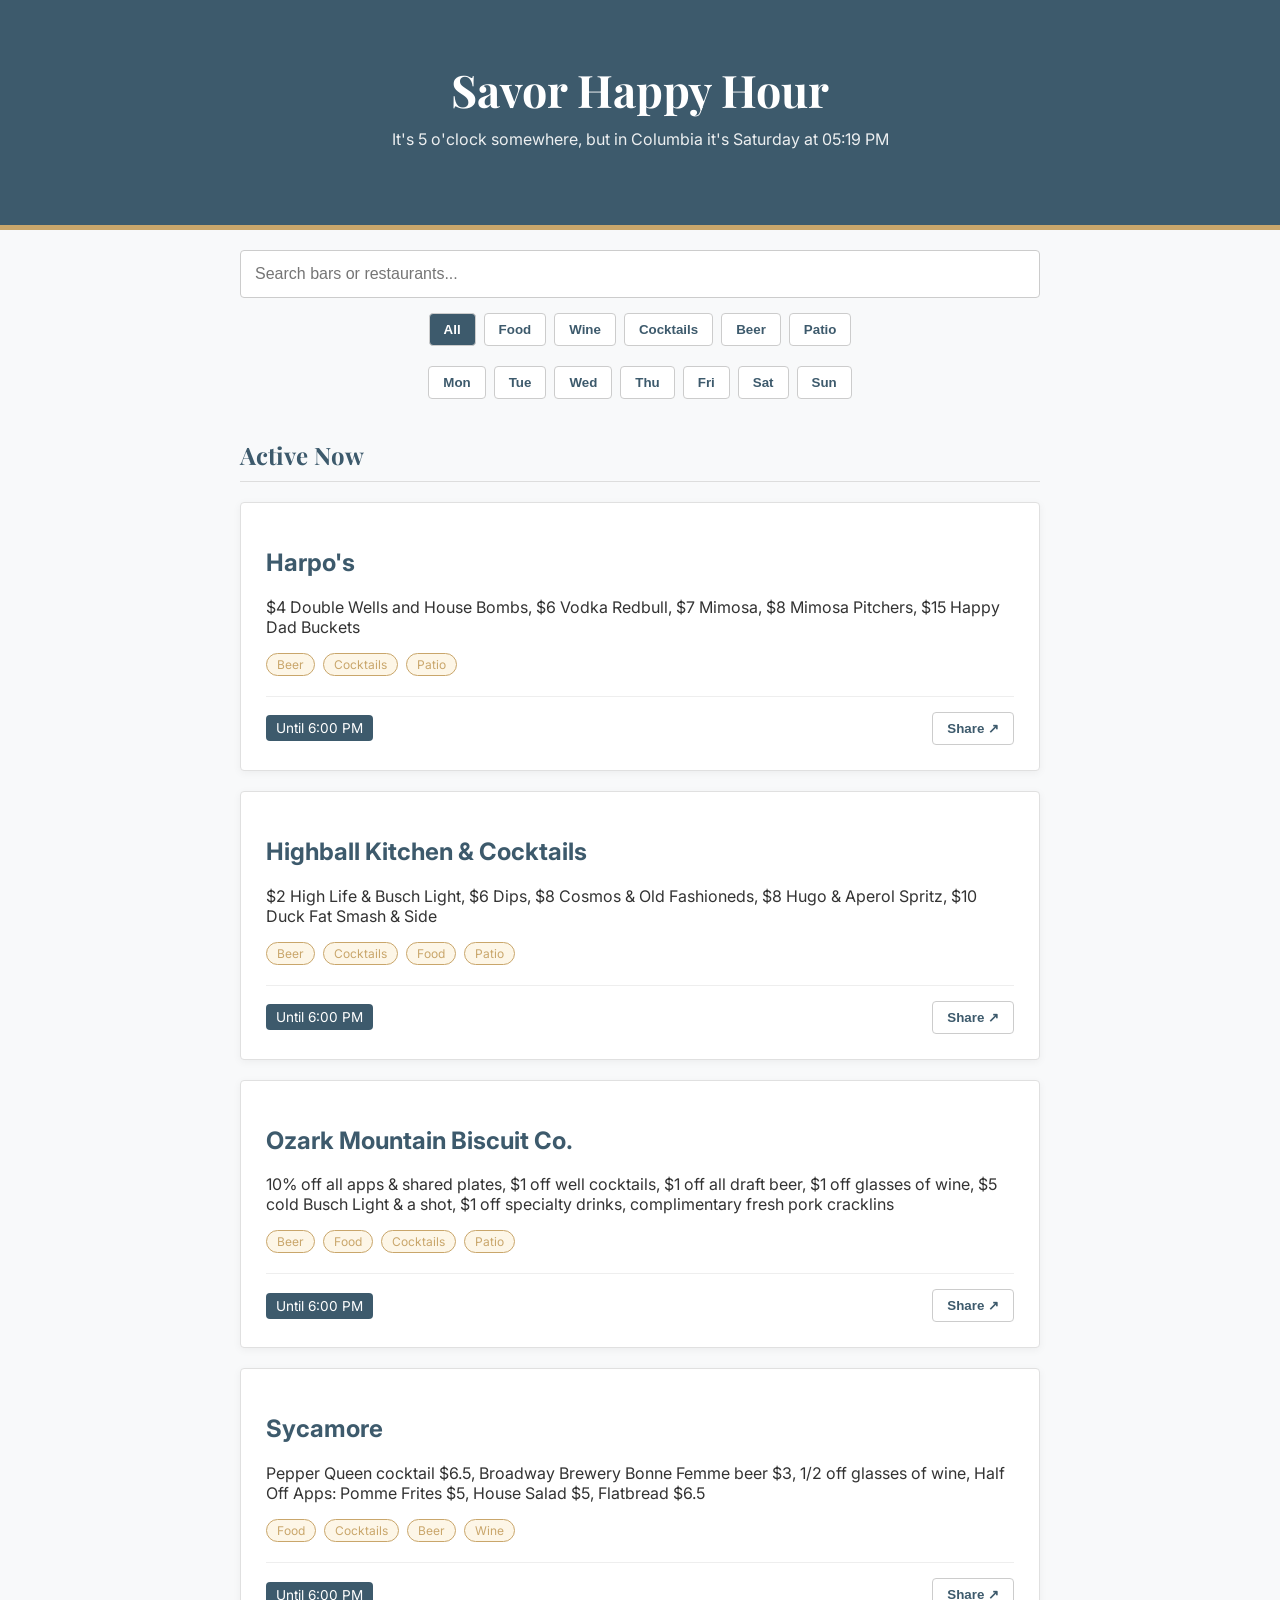
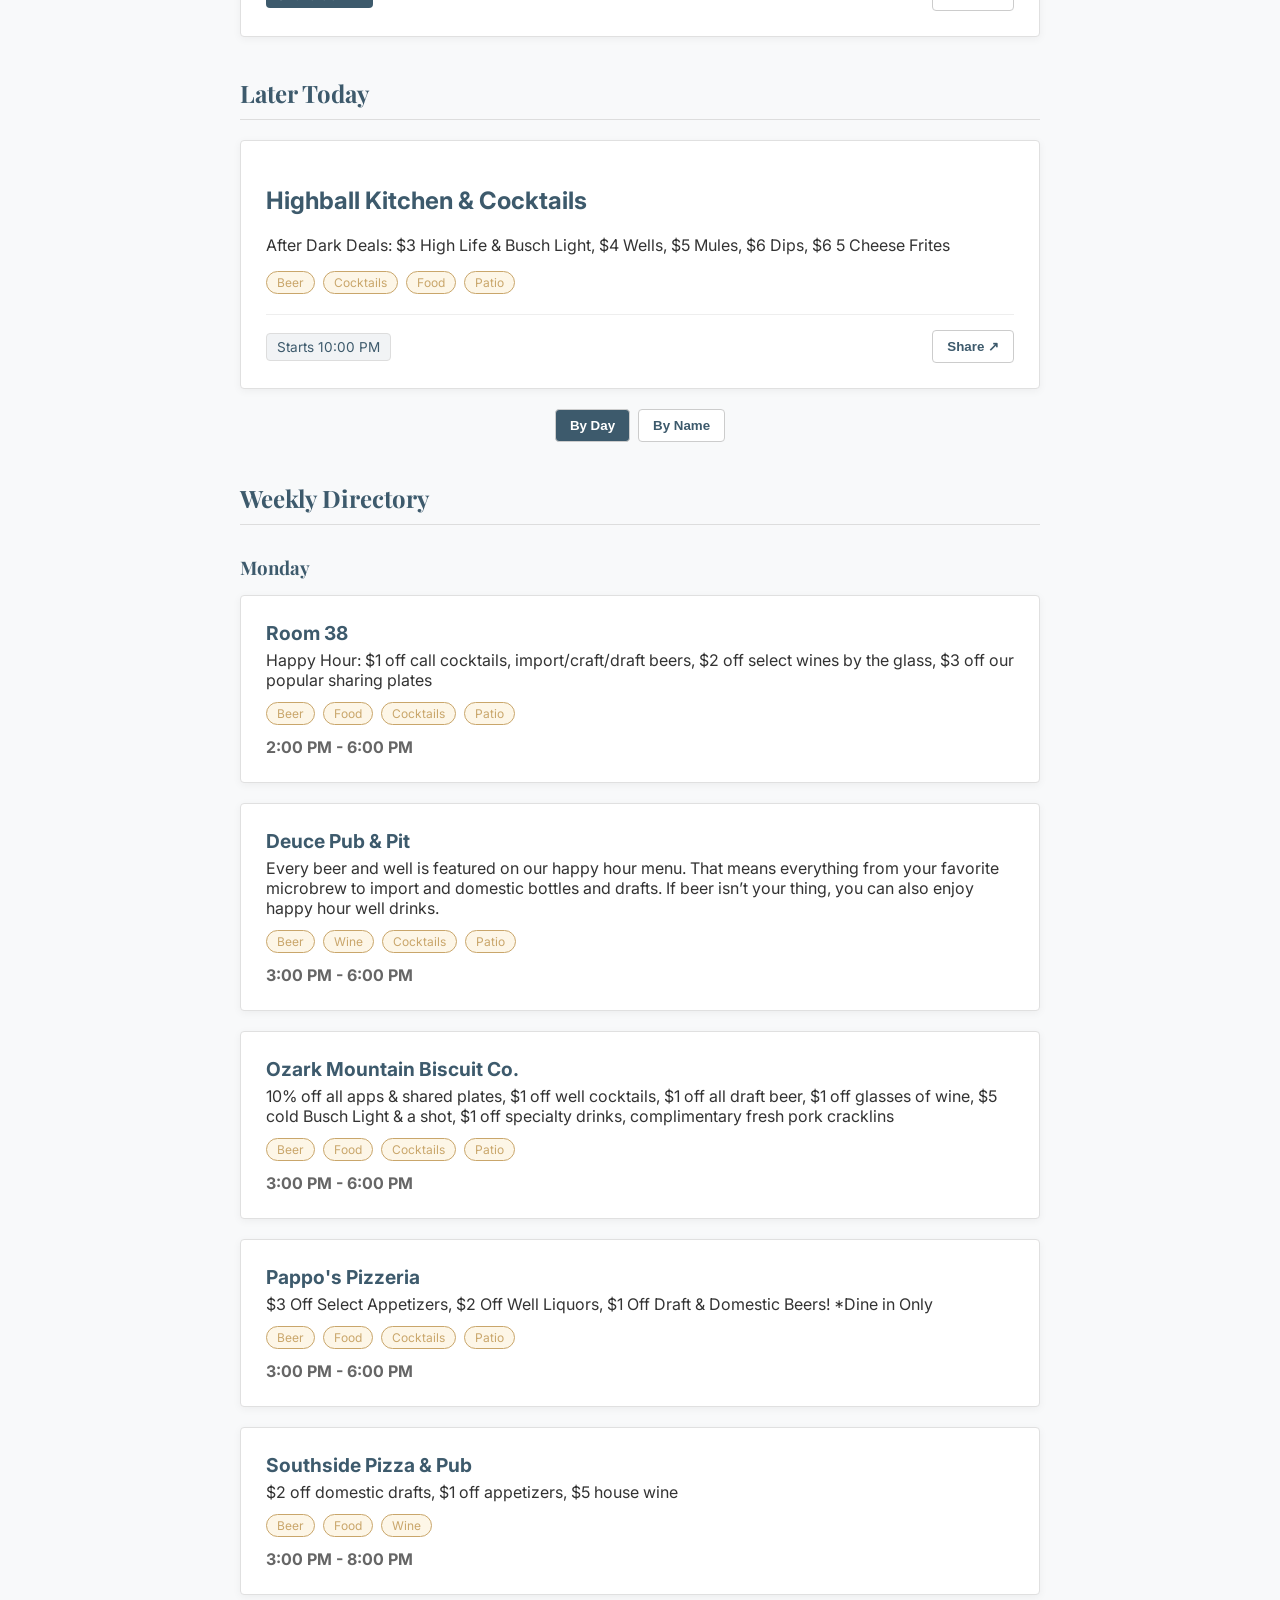
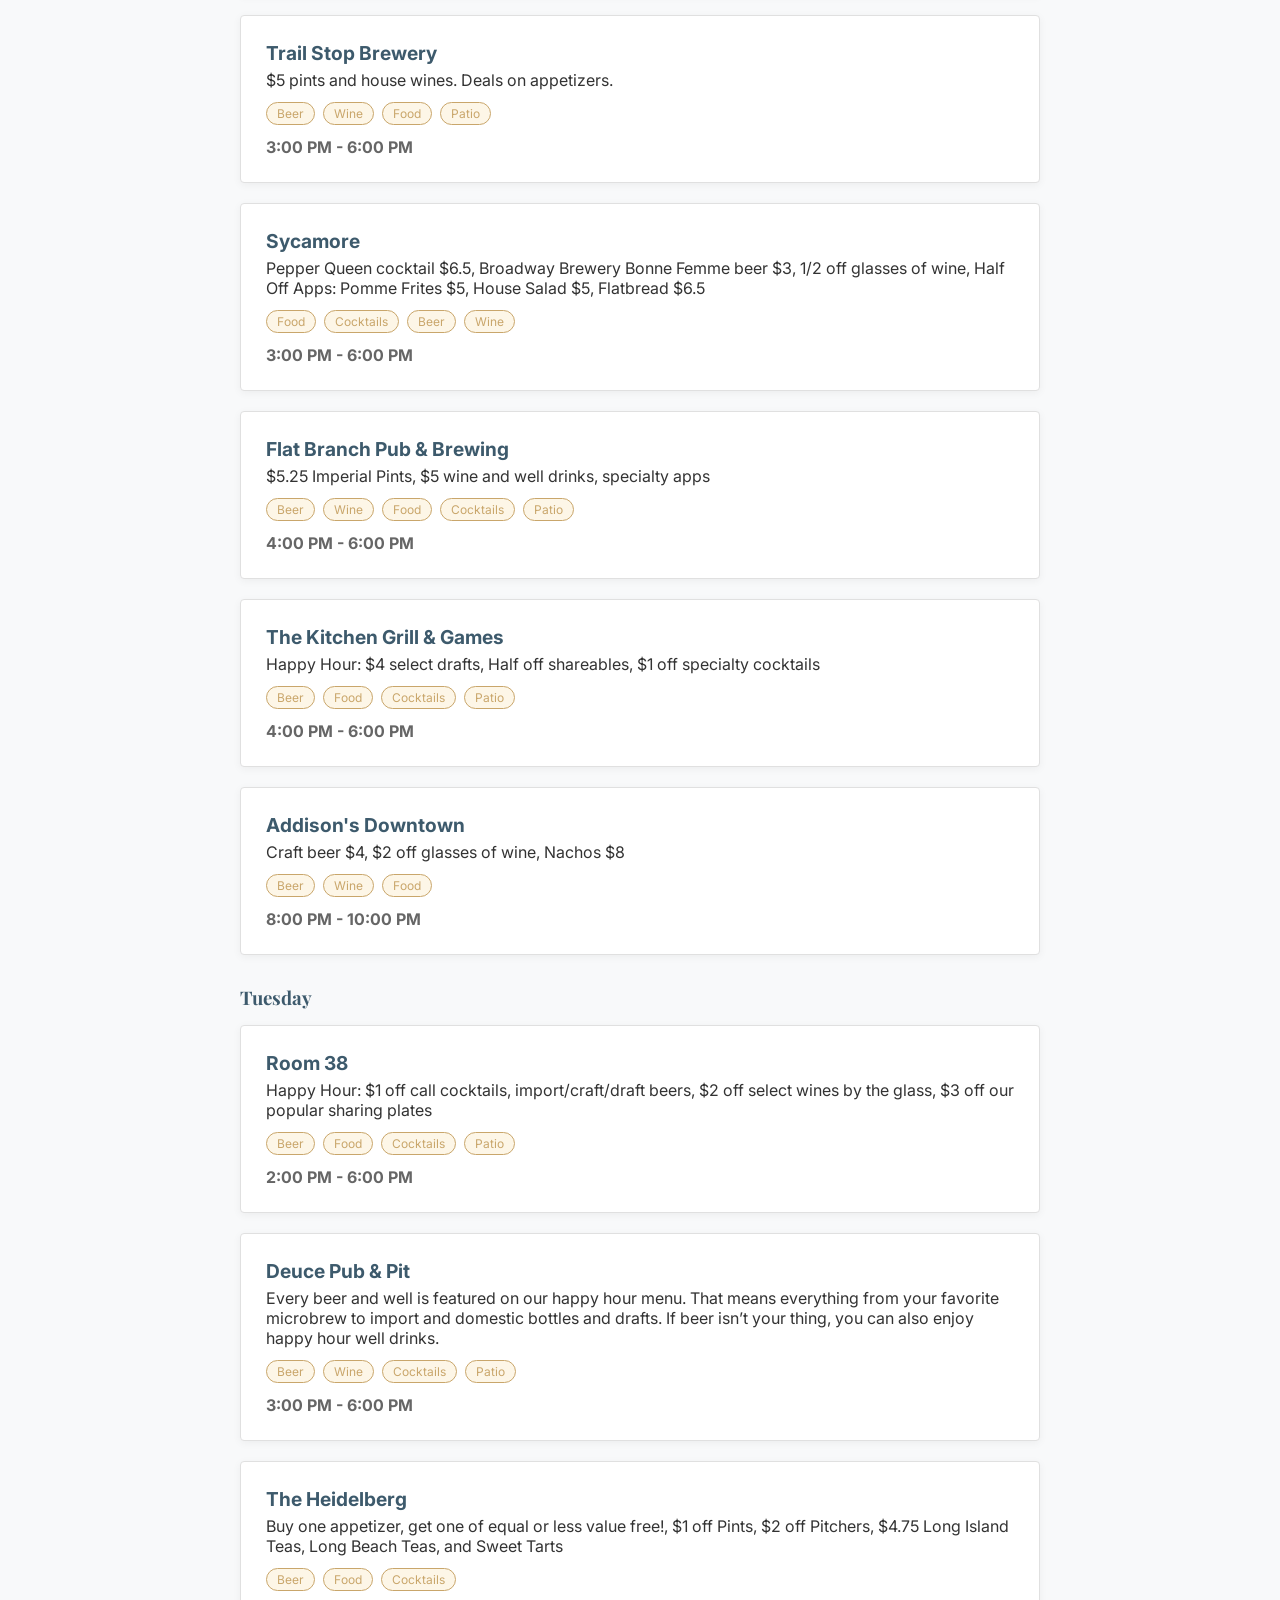
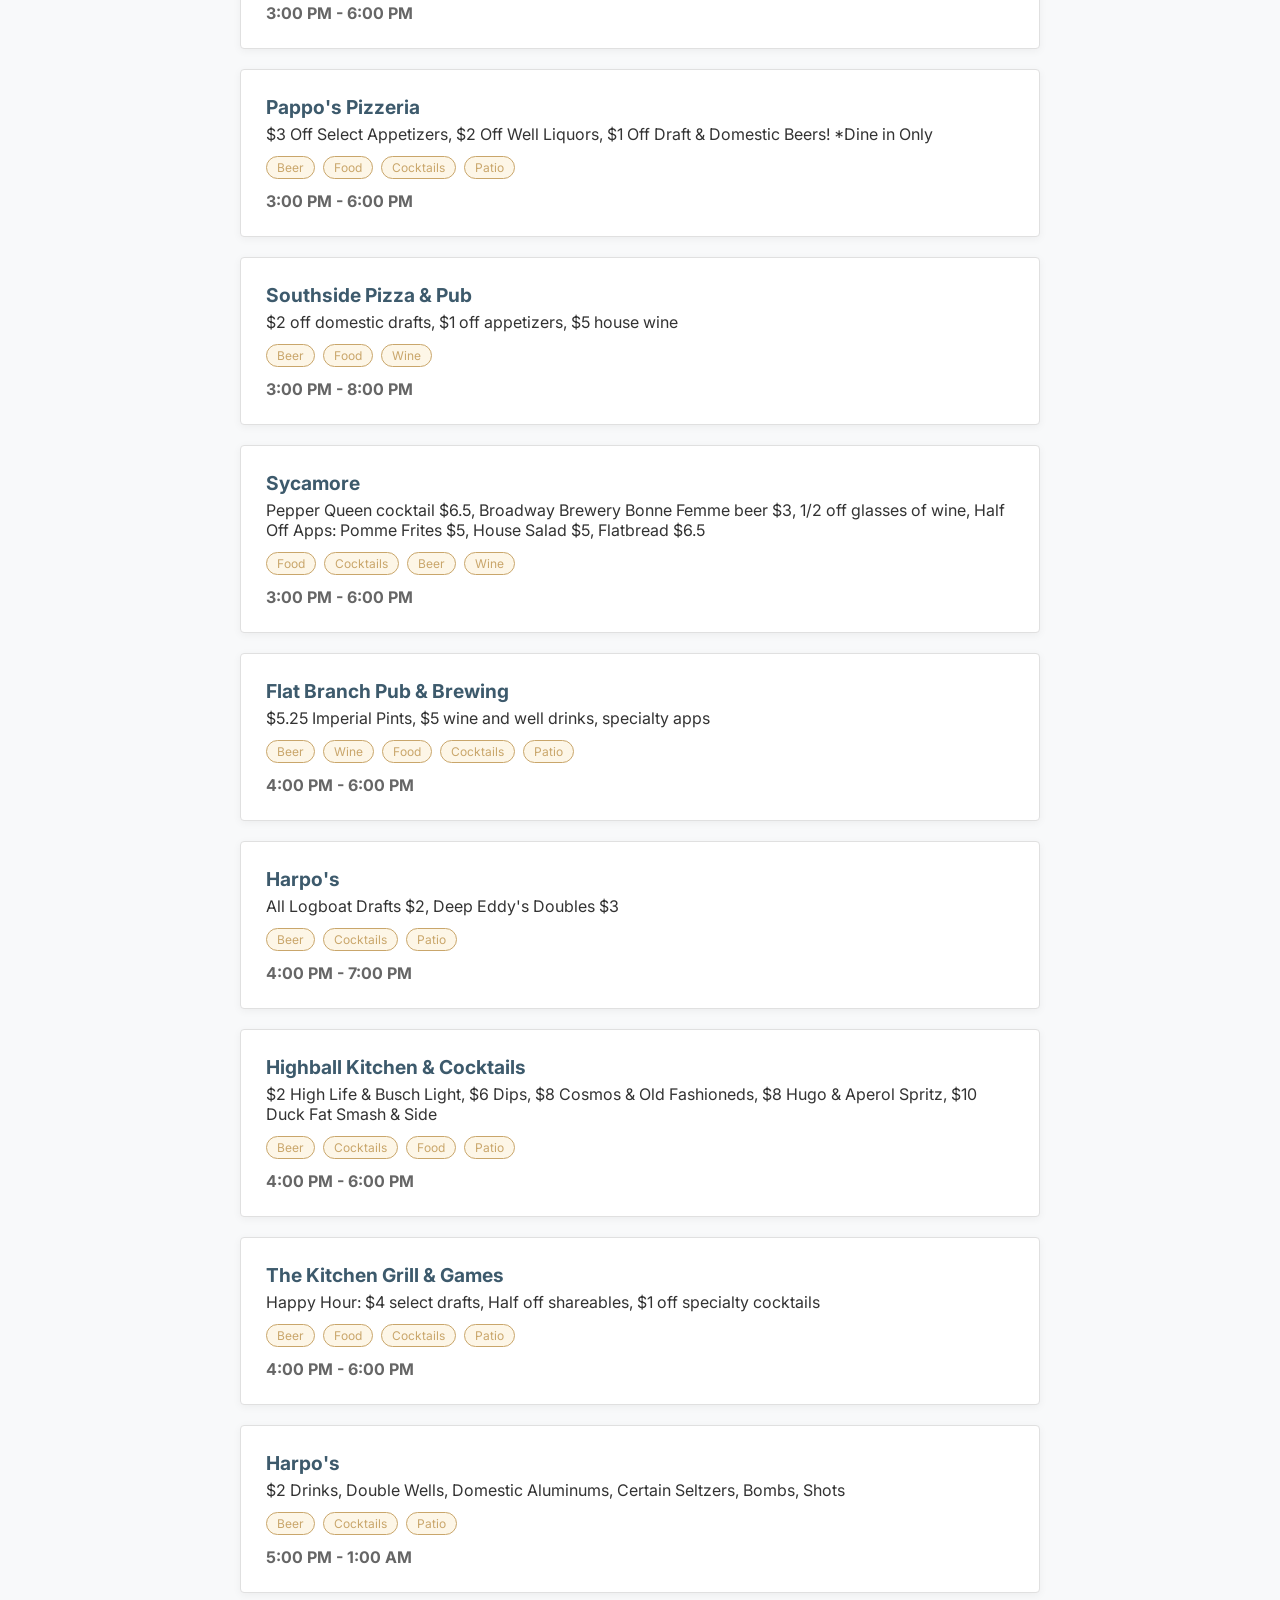
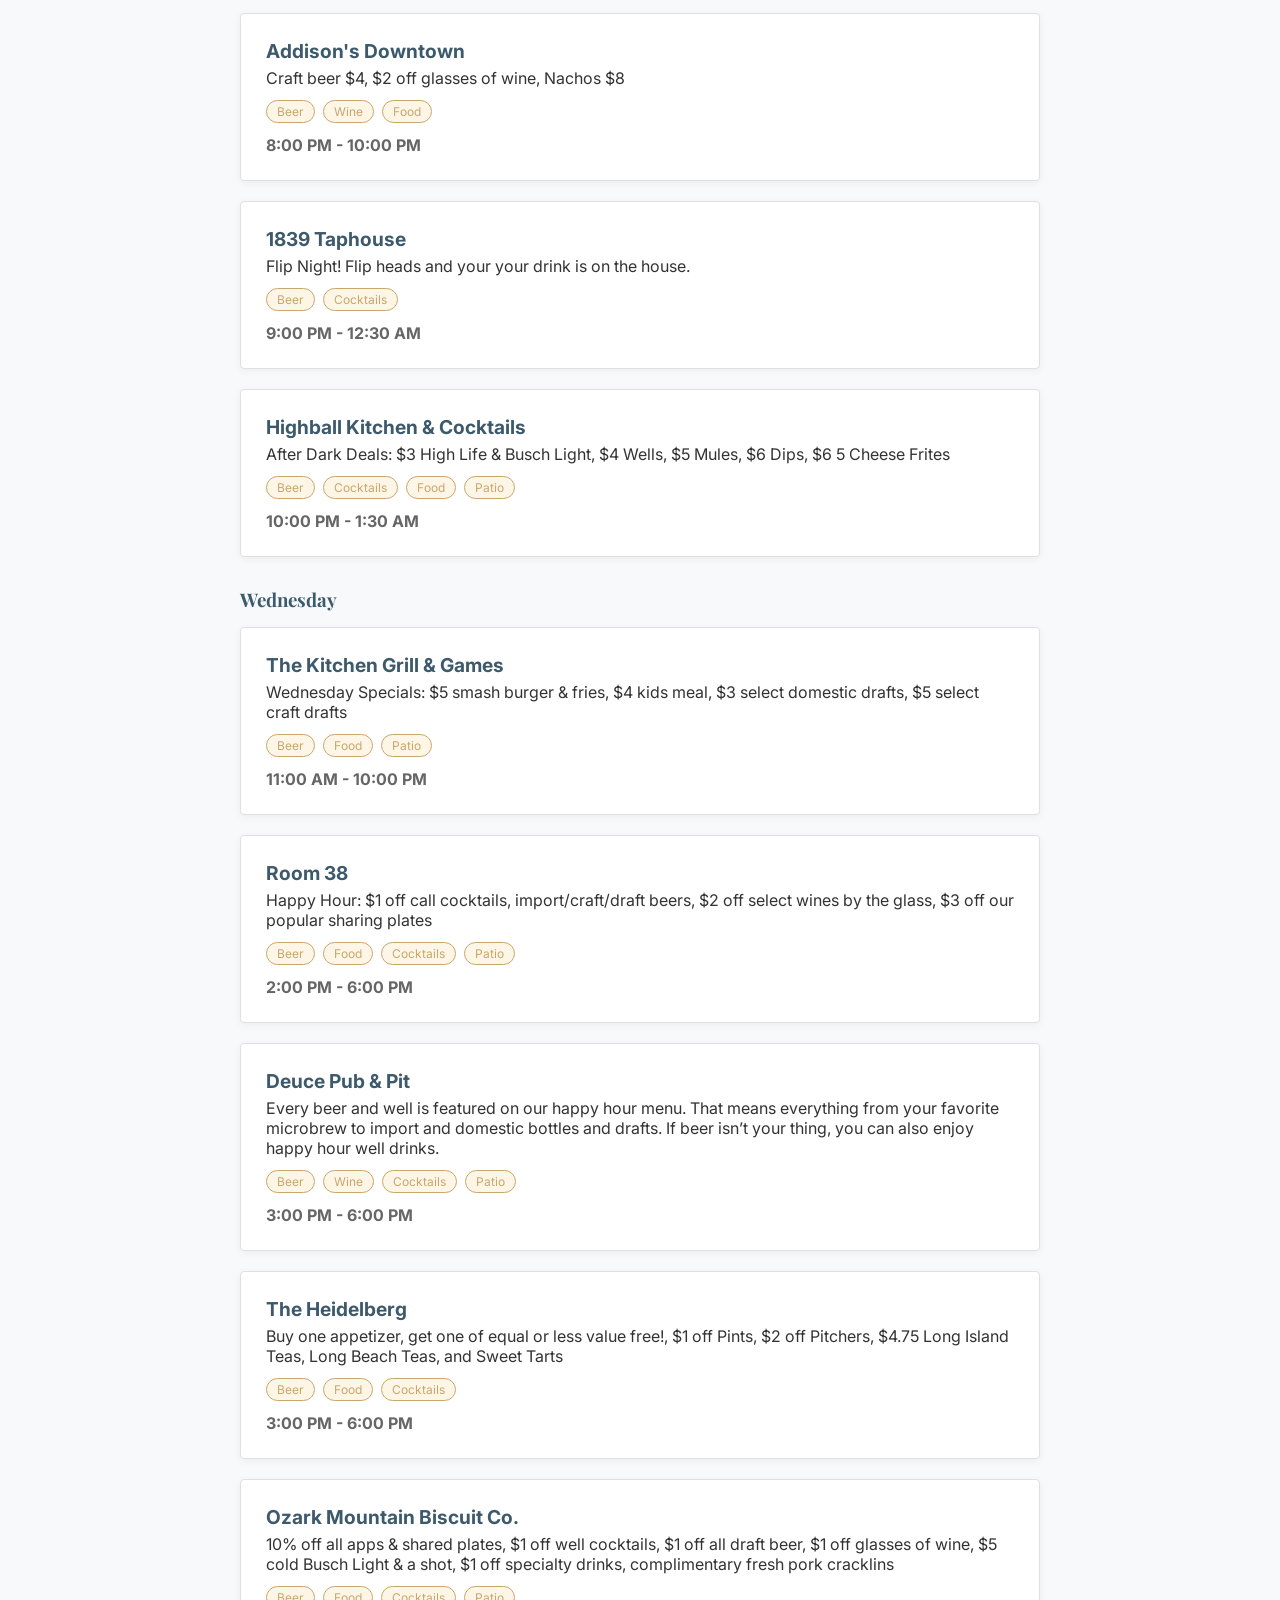
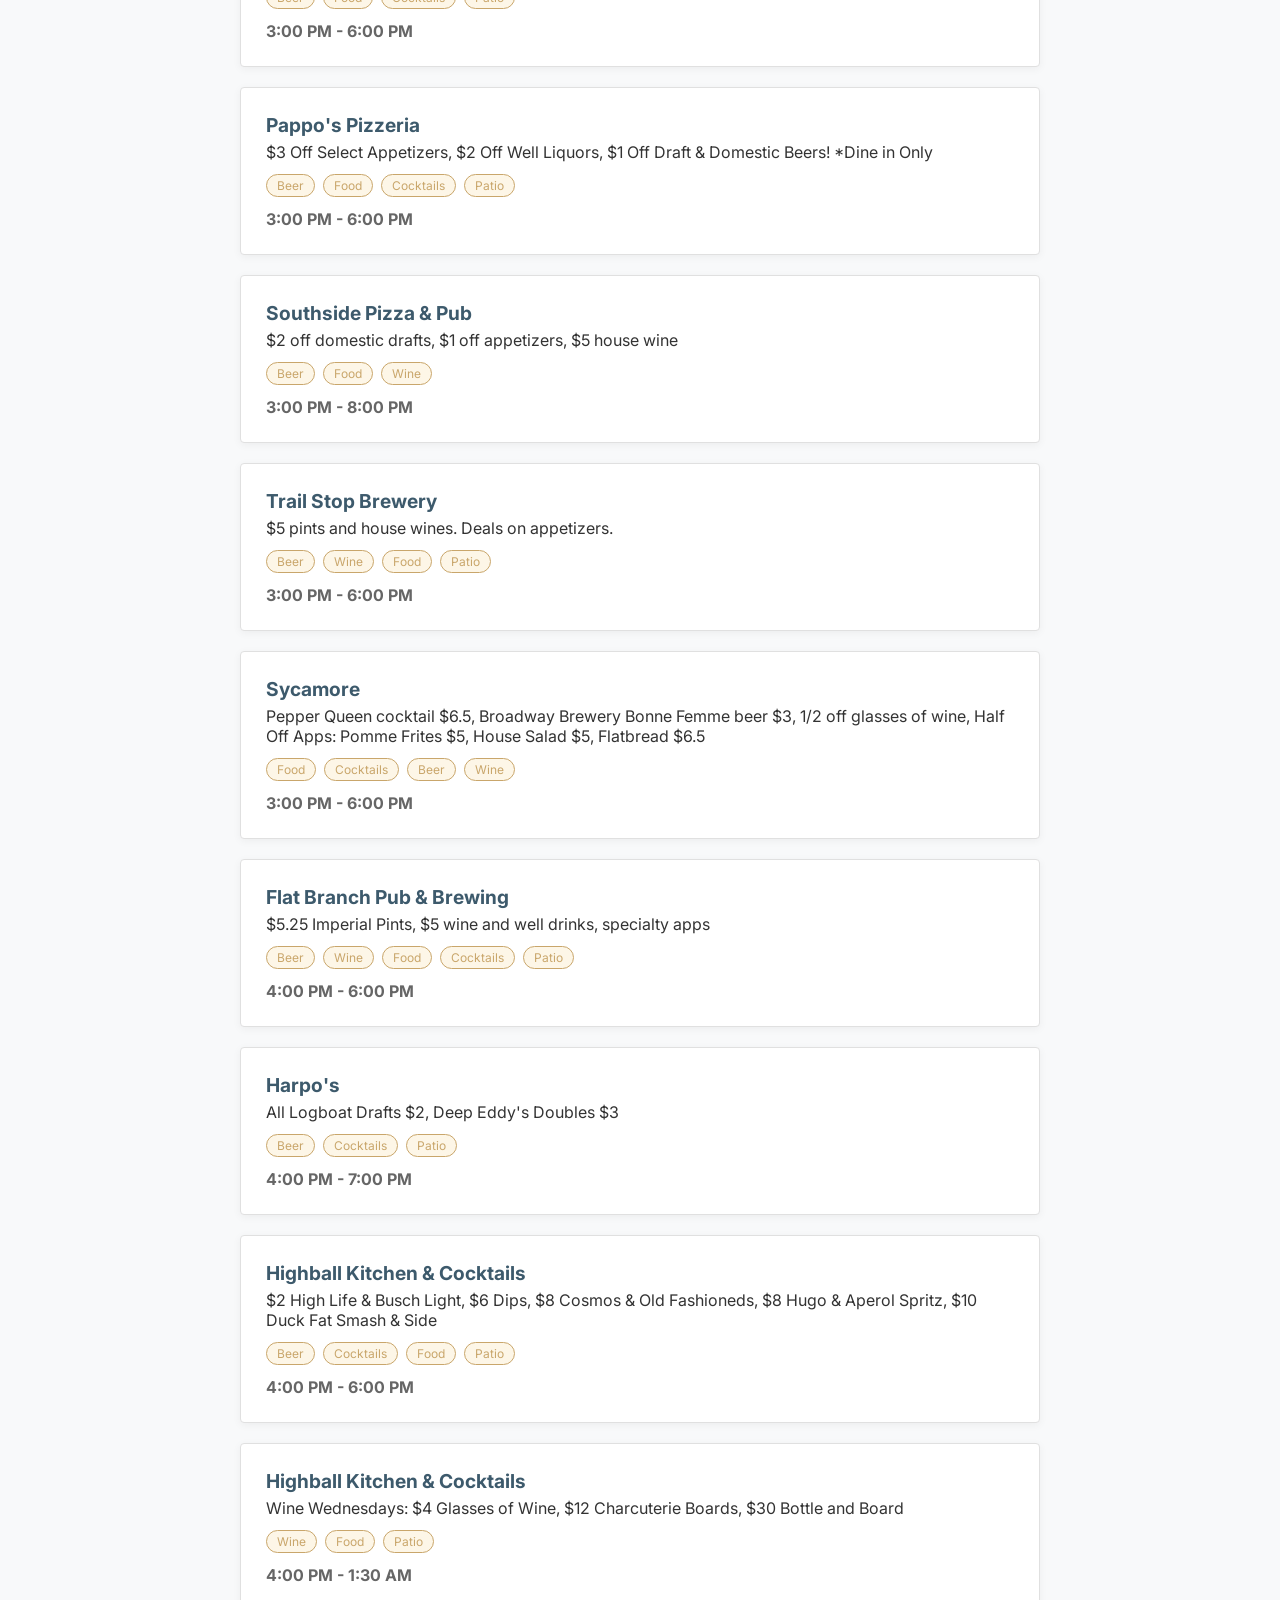
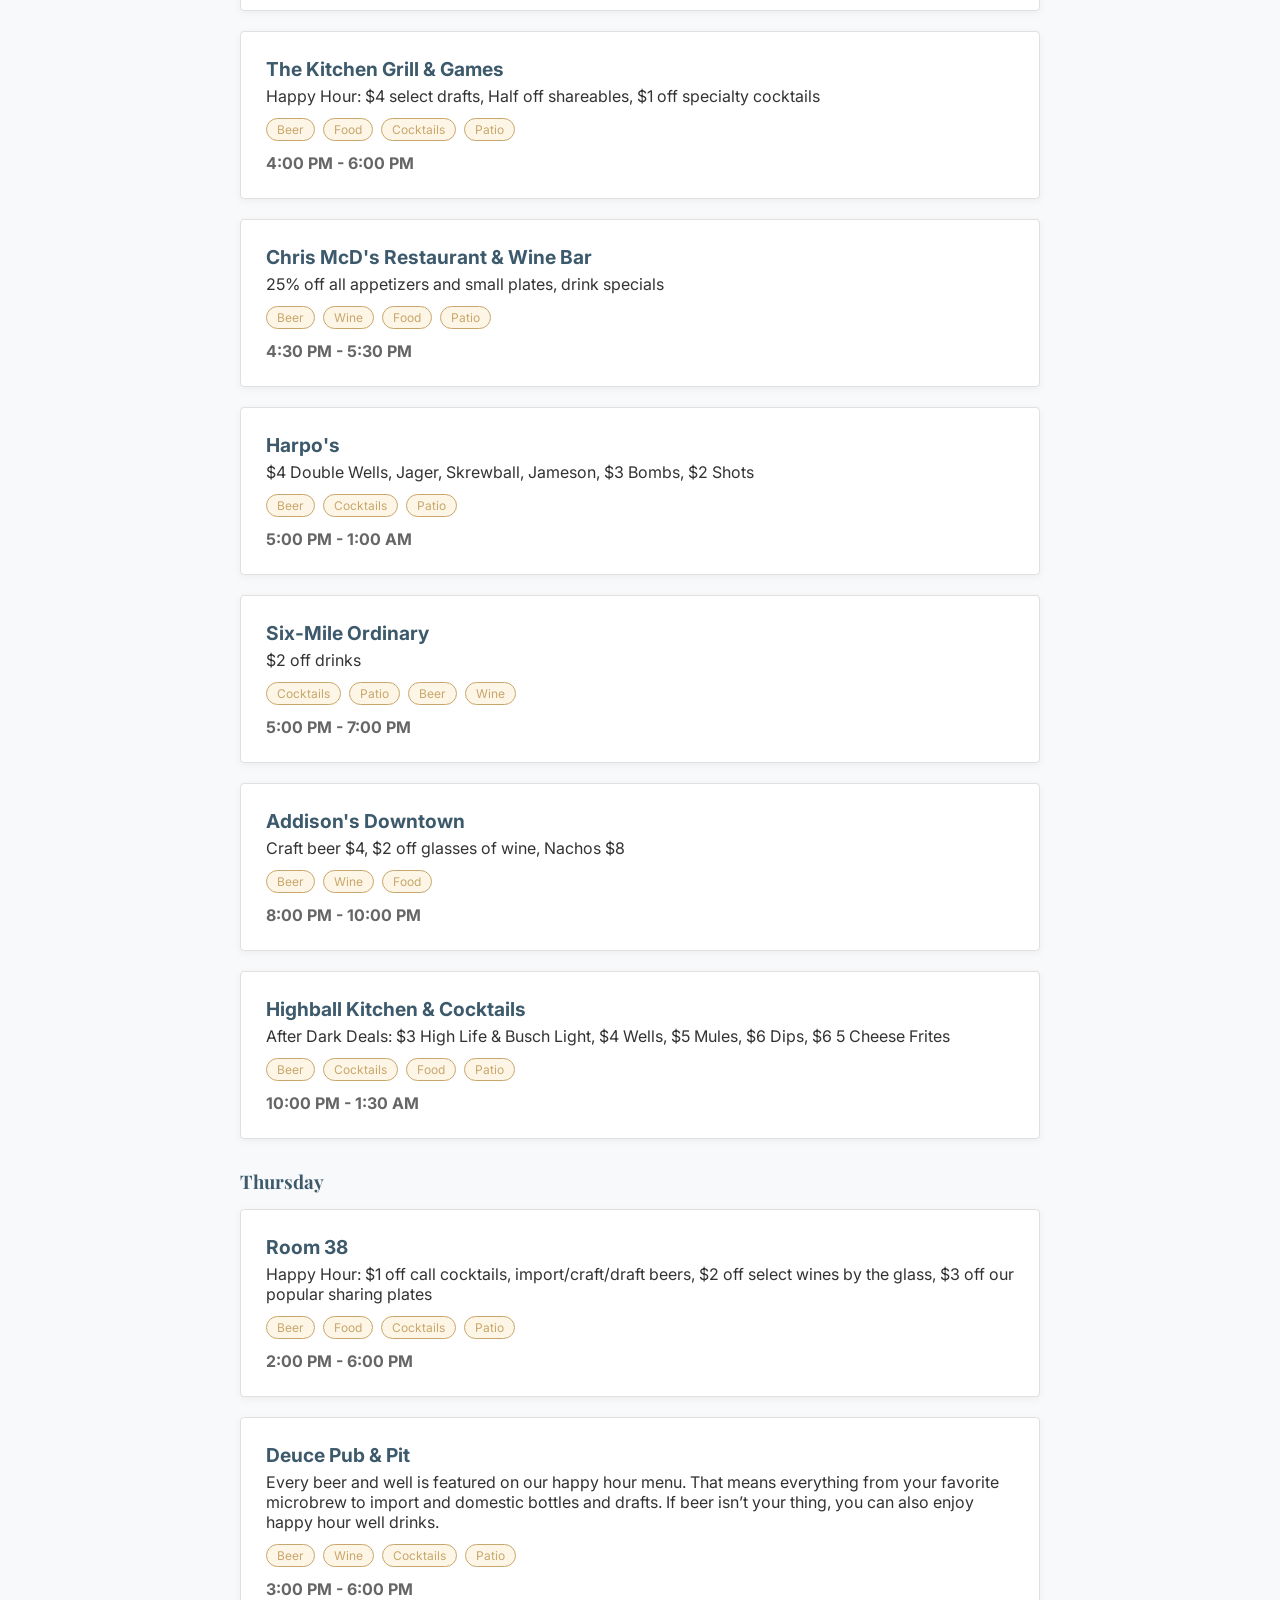
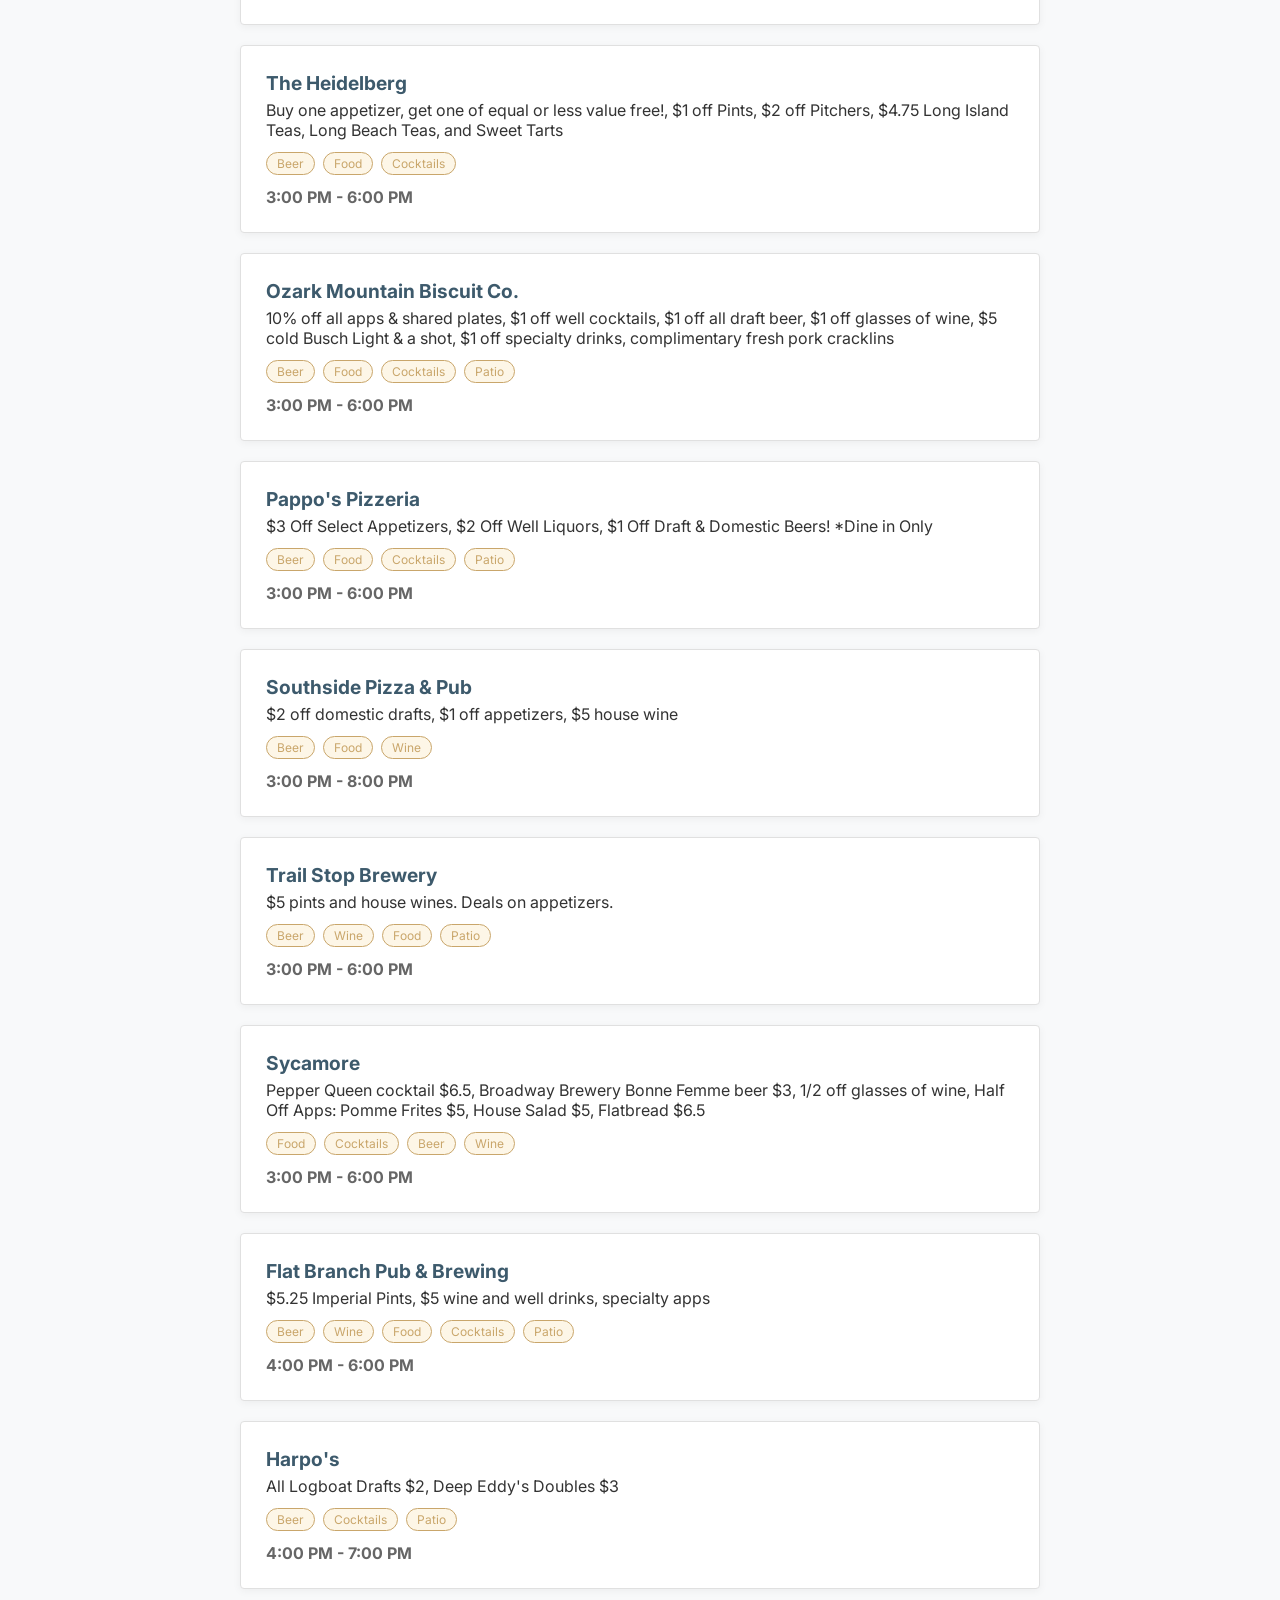
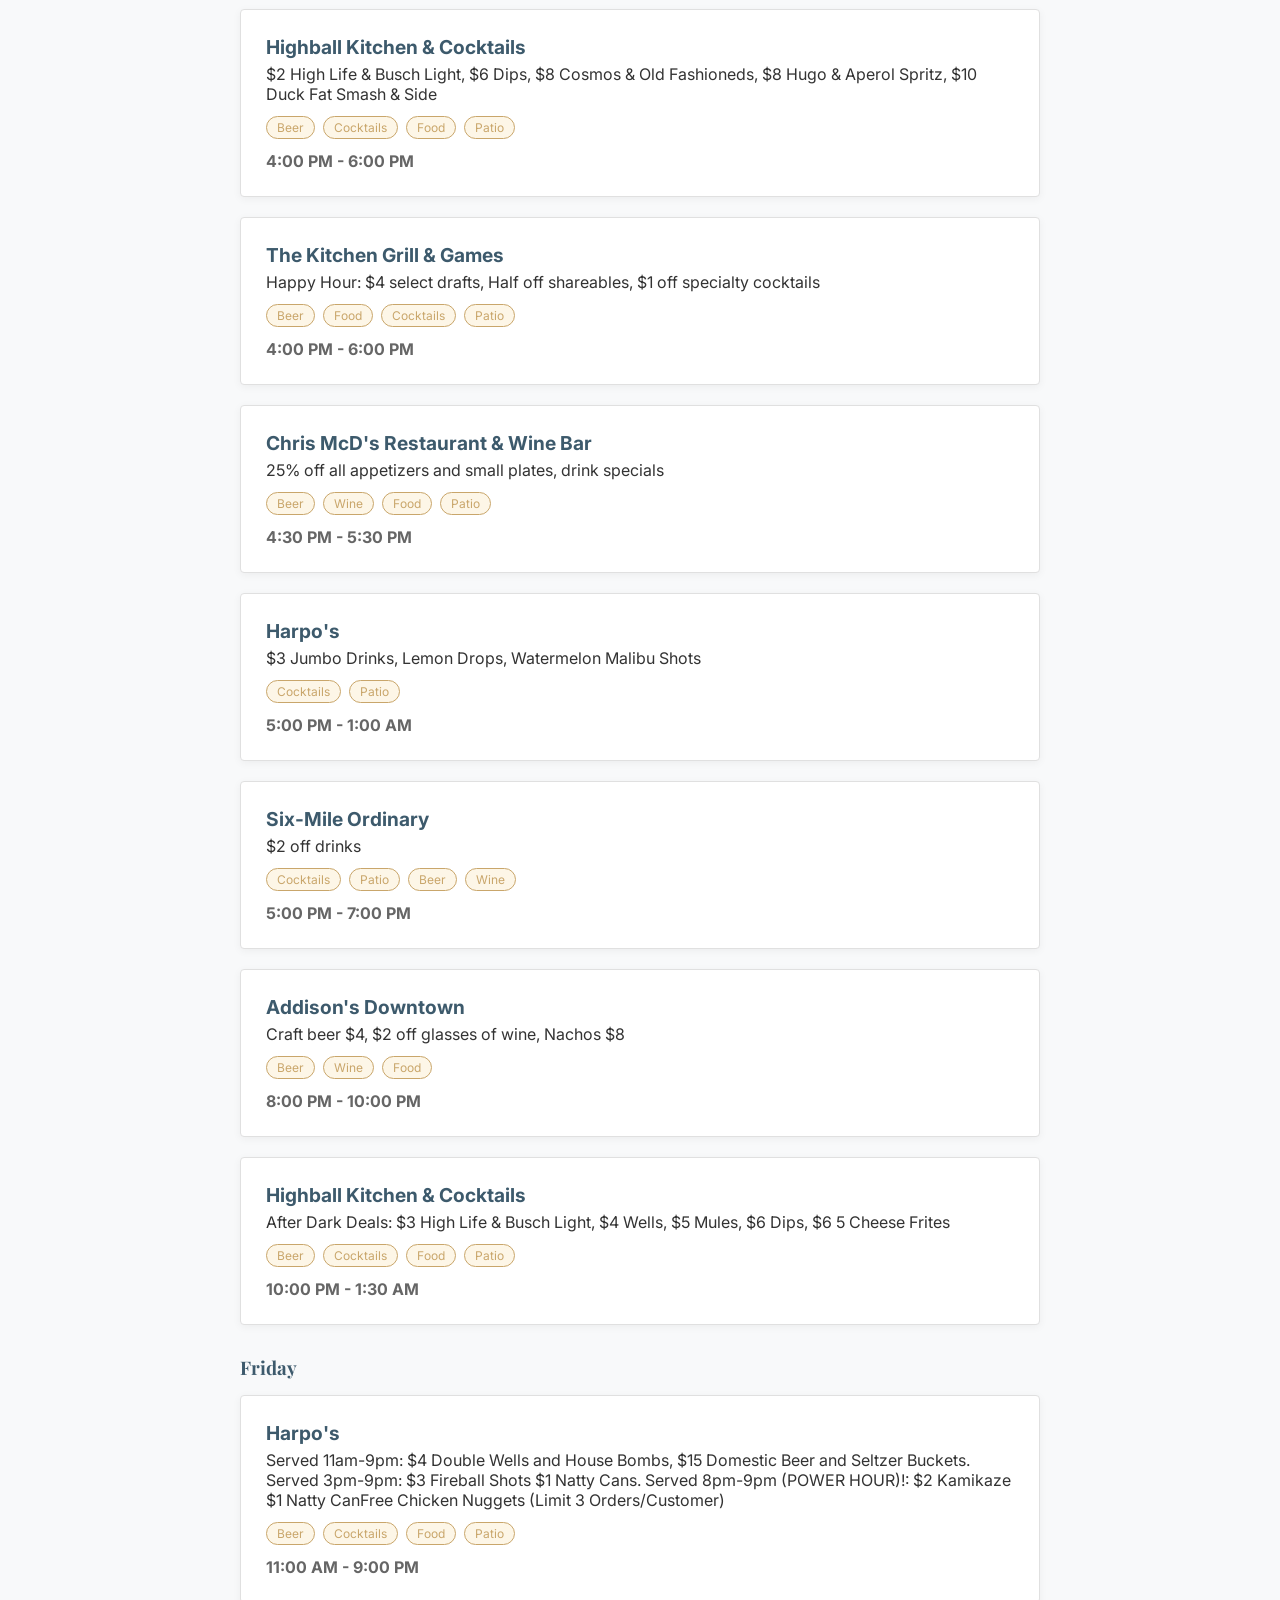
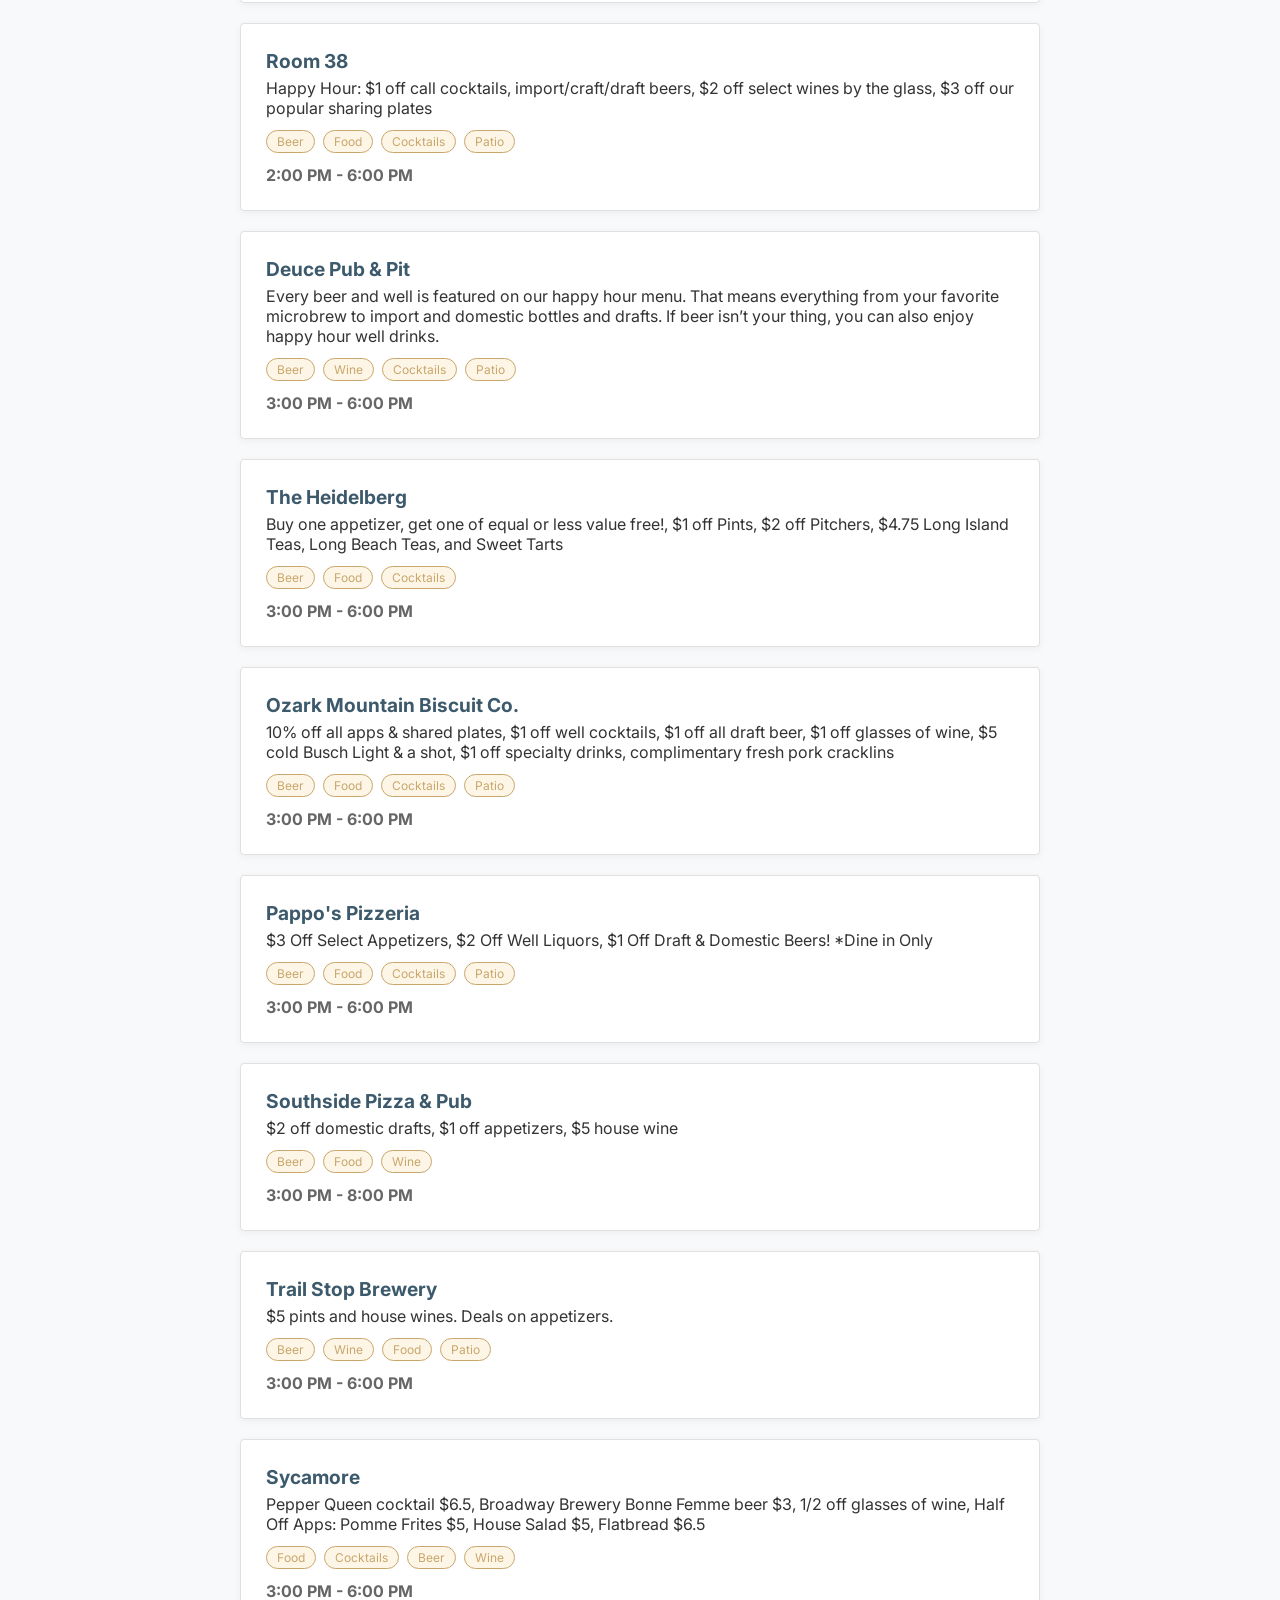
==== commit 3aa403e5: "Update index.html" ====
--- a/savor/index.html
+++ b/savor/index.html
@@ -24,16 +24,16 @@
                 <button class="filter-btn" data-tag="beer">Beer</button>
                 <button class="filter-btn" data-tag="patio">Patio</button>
             </div>
-        </div>
-
-        <div id="day-nav-container">
-            <button class="day-nav-btn" onclick="scrollToDay('Monday')">Mon</button>
-            <button class="day-nav-btn" onclick="scrollToDay('Tuesday')">Tue</button>
-            <button class="day-nav-btn" onclick="scrollToDay('Wednesday')">Wed</button>
-            <button class="day-nav-btn" onclick="scrollToDay('Thursday')">Thu</button>
-            <button class="day-nav-btn" onclick="scrollToDay('Friday')">Fri</button>
-            <button class="day-nav-btn" onclick="scrollToDay('Saturday')">Sat</button>
-            <button class="day-nav-btn" onclick="scrollToDay('Sunday')">Sun</button>
+            
+            <div id="day-nav-container">
+                <button class="day-nav-btn" onclick="scrollToDay('Monday')">Mon</button>
+                <button class="day-nav-btn" onclick="scrollToDay('Tuesday')">Tue</button>
+                <button class="day-nav-btn" onclick="scrollToDay('Wednesday')">Wed</button>
+                <button class="day-nav-btn" onclick="scrollToDay('Thursday')">Thu</button>
+                <button class="day-nav-btn" onclick="scrollToDay('Friday')">Fri</button>
+                <button class="day-nav-btn" onclick="scrollToDay('Saturday')">Sat</button>
+                <button class="day-nav-btn" onclick="scrollToDay('Sunday')">Sun</button>
+            </div>
         </div>
 
         <div id="happy-hour-list"></div>
--- a/savor/style.css
+++ b/savor/style.css
@@ -4,7 +4,7 @@
     --savor-bg: #f8f9fa;
 }
 
-body { background: var(--savor-bg); color: #333; font-family: 'Inter', sans-serif; margin: 0; }
+body { background: var(--savor-bg); color: #333; font-family: 'Inter', sans-serif; margin: 0; padding: 0; }
 
 header { 
     background: var(--savor-blue); 
@@ -14,24 +14,52 @@
     border-bottom: 5px solid var(--savor-gold);
 }
 
-h1 { font-family: 'Playfair Display', serif; margin: 0; font-size: 2.5rem; }
+header h1 { font-family: 'Playfair Display', serif; margin: 0; font-size: 2.8rem; }
+#current-time { margin-top: 10px; opacity: 0.9; }
 
 main { max-width: 800px; margin: 0 auto; padding: 20px; }
 
-#directory-search { width: 100%; padding: 12px; border: 1px solid #ddd; margin-bottom: 15px; border-radius: 4px; }
+/* SEARCH BAR FIX */
+#controls-container { margin-bottom: 25px; text-align: center; }
+#directory-search { 
+    width: 100%; 
+    max-width: 100%; 
+    padding: 14px; 
+    border: 1px solid #ccc; 
+    border-radius: 4px; 
+    font-size: 1rem;
+    box-sizing: border-box;
+    margin-bottom: 15px;
+}
 
+/* BUTTONS & TAGS */
 .tag-filters, #day-nav-container, .view-toggle { display: flex; flex-wrap: wrap; gap: 8px; justify-content: center; margin-bottom: 20px; }
 
-button { background: white; border: 1px solid #ccc; padding: 6px 12px; border-radius: 4px; cursor: pointer; color: var(--savor-blue); font-weight: 600; }
+button { 
+    background: white; 
+    border: 1px solid #ccc; 
+    padding: 8px 14px; 
+    border-radius: 4px; 
+    cursor: pointer; 
+    color: var(--savor-blue); 
+    font-weight: 600; 
+}
+
 button.active { background: var(--savor-blue) !important; color: white !important; }
 
-.deal-card, .directory-card { background: white; border: 1px solid #eee; padding: 20px; margin-bottom: 15px; border-radius: 4px; box-shadow: 0 2px 5px rgba(0,0,0,0.05); }
+/* CARD & TAG BADGES */
+.deal-card, .directory-card { background: white; border: 1px solid #e0e0e0; padding: 25px; margin-bottom: 20px; border-radius: 4px; box-shadow: 0 2px 8px rgba(0,0,0,0.05); }
 
-.tag-container { display: flex; flex-wrap: wrap; gap: 6px; margin-top: 10px; }
-.tag-badge { background: #fdf6e7; color: var(--savor-gold); border: 1px solid var(--savor-gold); padding: 2px 8px; border-radius: 12px; font-size: 0.7rem; text-transform: capitalize; }
+.tag-container { display: flex; flex-wrap: wrap; gap: 8px; margin: 12px 0; }
+.tag-badge { background: #fdf6e7; color: var(--savor-gold); border: 1px solid var(--savor-gold); padding: 3px 10px; border-radius: 15px; font-size: 0.75rem; text-transform: capitalize; }
 
-.card-footer { display: flex; justify-content: space-between; align-items: center; margin-top: 15px; padding-top: 10px; border-top: 1px solid #f9f9f9; }
-.time-badge { background: var(--savor-blue); color: white; padding: 4px 8px; border-radius: 4px; font-size: 0.8rem; }
-.time-badge.upcoming { background: #e9ecef; color: #666; }
+.card-footer { display: flex; justify-content: space-between; align-items: center; margin-top: 20px; padding-top: 15px; border-top: 1px solid #eee; }
+.time-badge { background: var(--savor-blue); color: white; padding: 5px 10px; border-radius: 4px; font-size: 0.85rem; }
+.time-badge.upcoming { background: #f1f3f5; color: var(--savor-blue); border: 1px solid #ddd; }
+
+.section-title { font-family: 'Playfair Display', serif; color: var(--savor-blue); margin: 40px 0 20px; border-bottom: 1px solid #ddd; padding-bottom: 10px; }
+.day-header { font-family: 'Playfair Display', serif; color: var(--savor-blue); margin: 30px 0 15px; }
+
+footer { text-align: center; padding: 60px 20px; background: #fff; border-top: 1px solid #eee; }
 
     
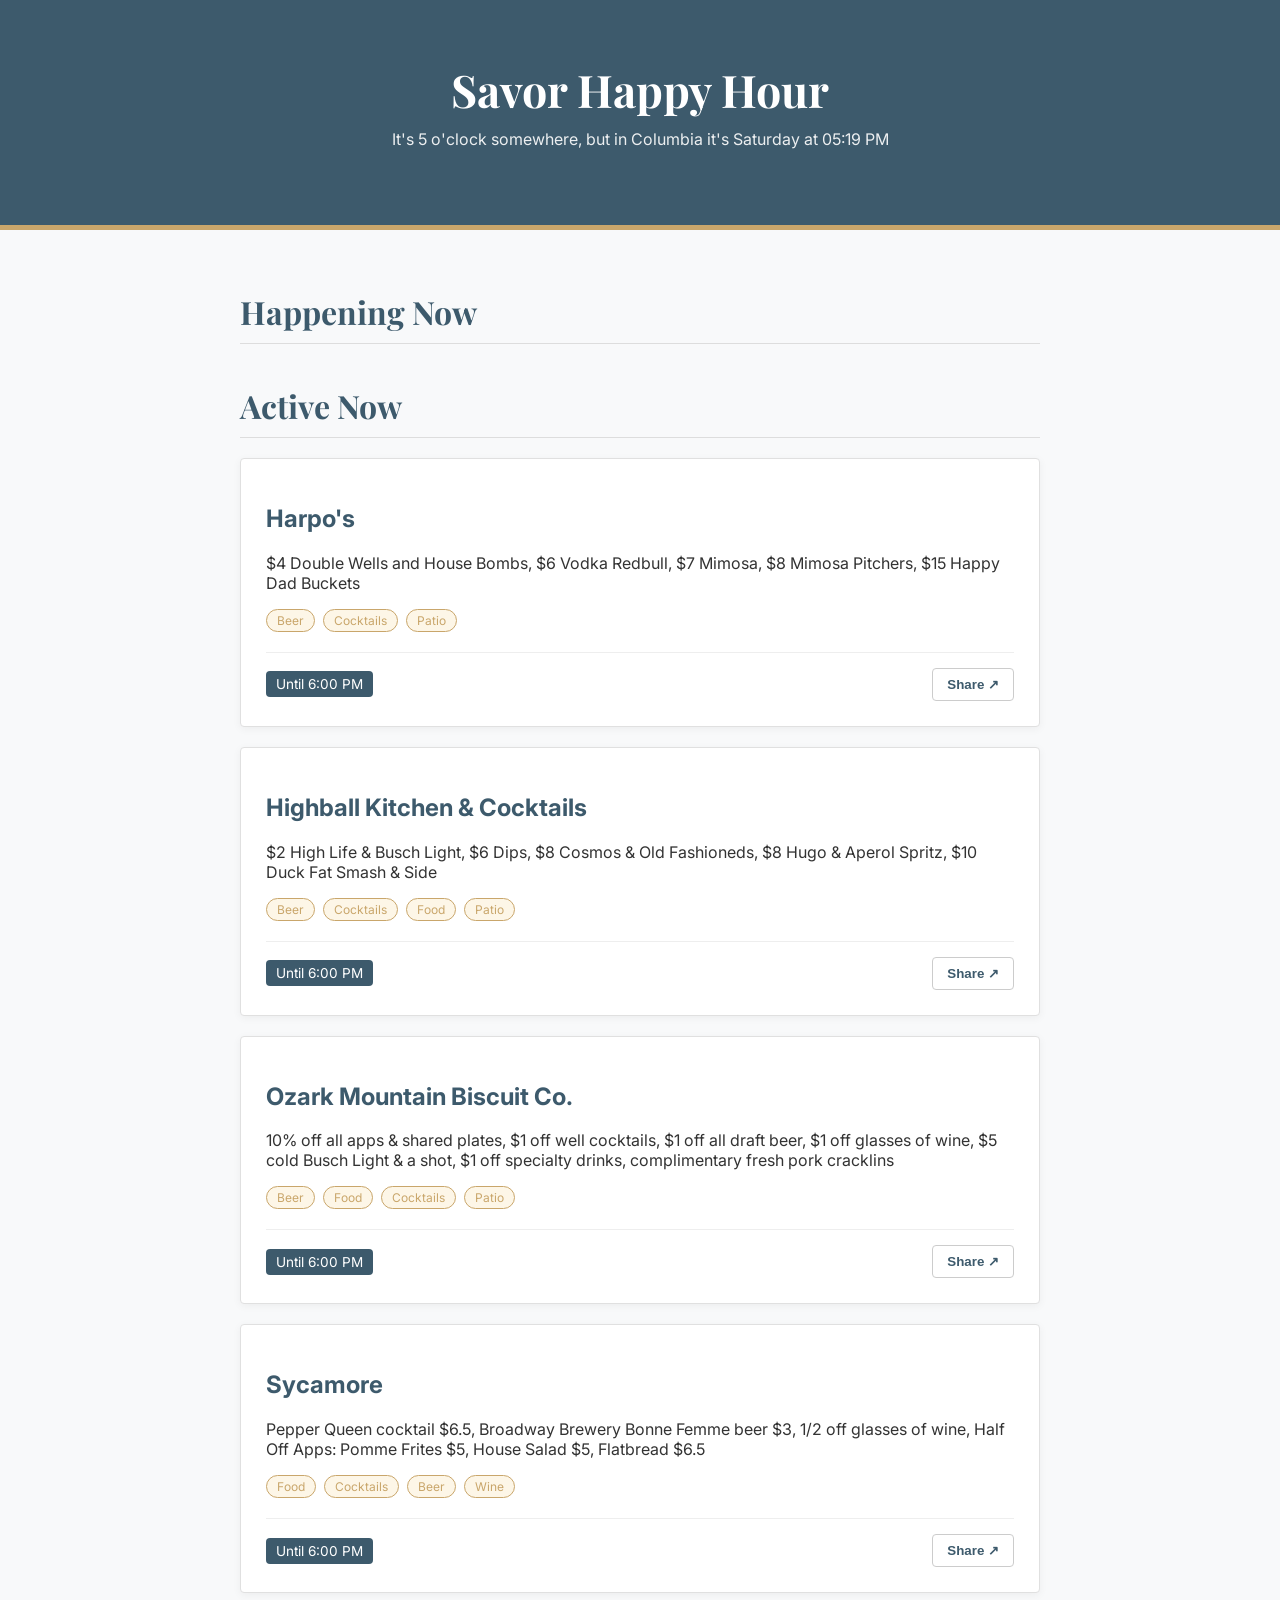
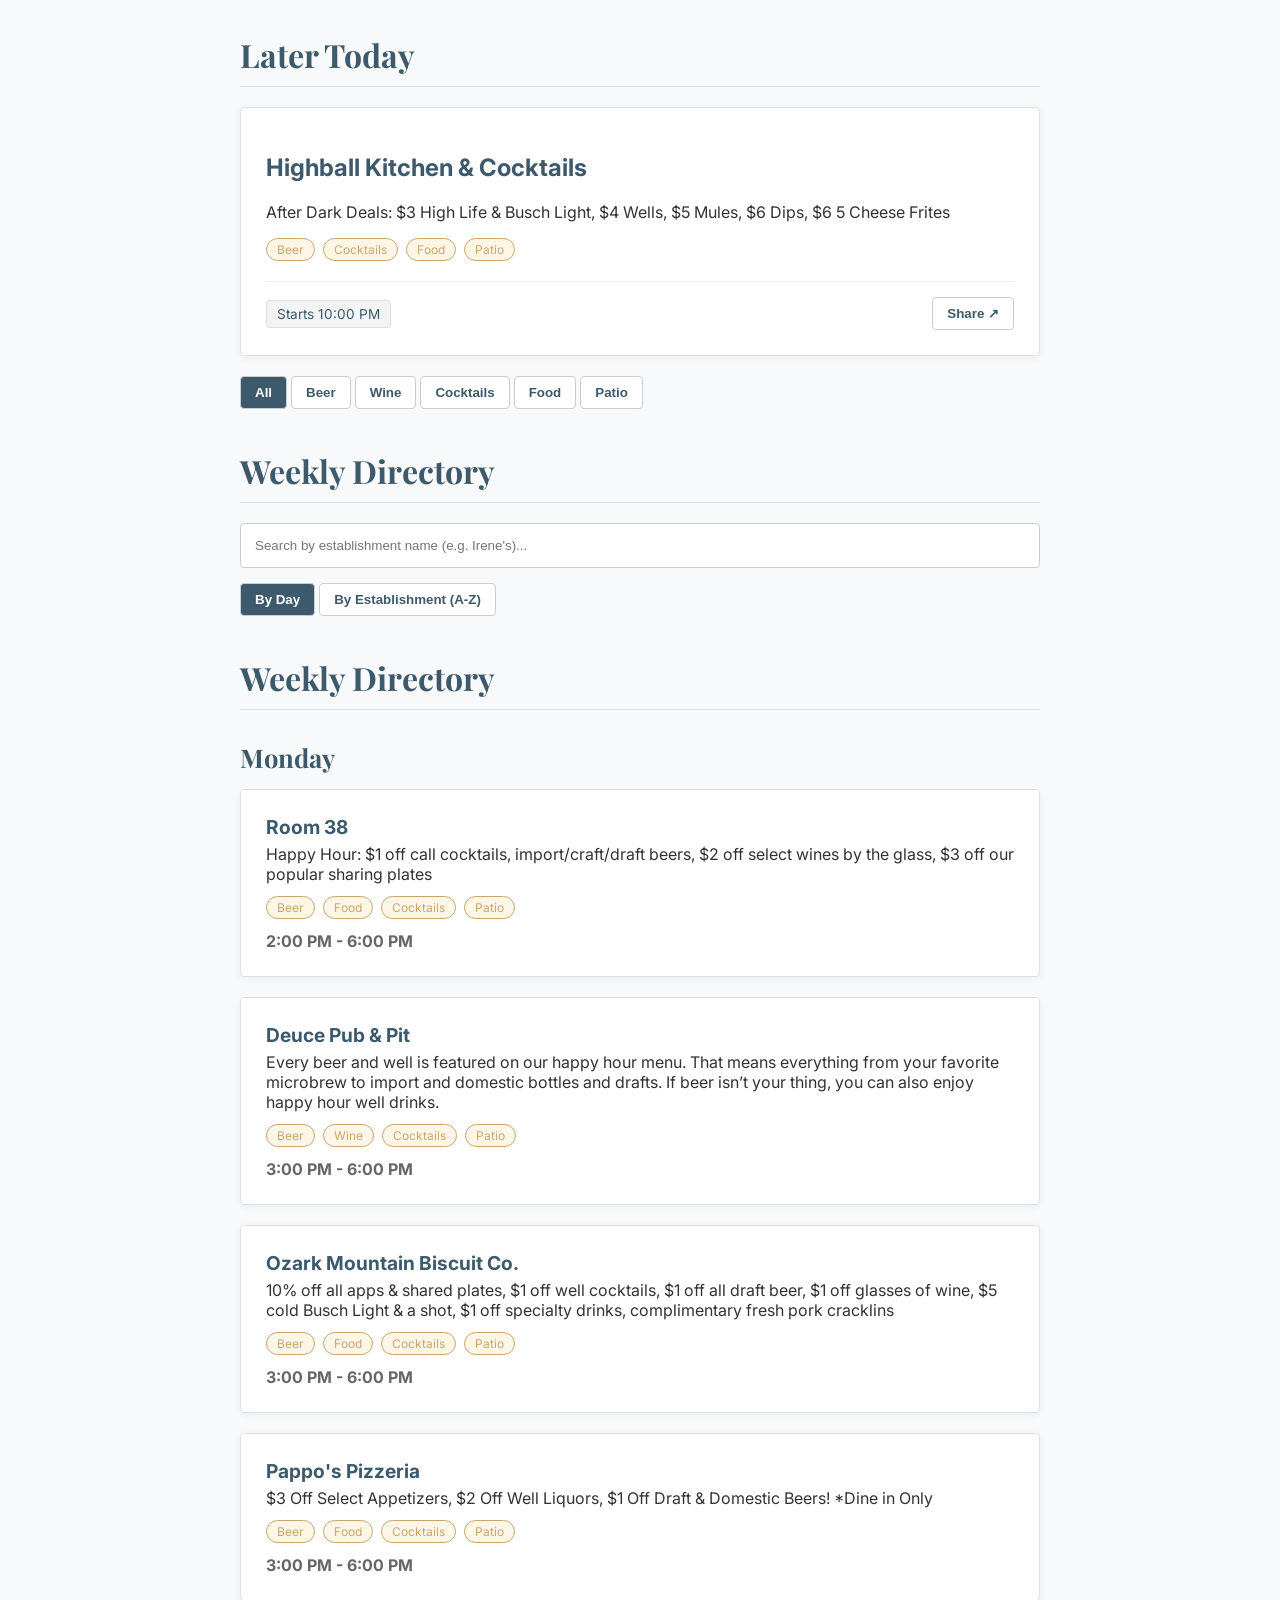
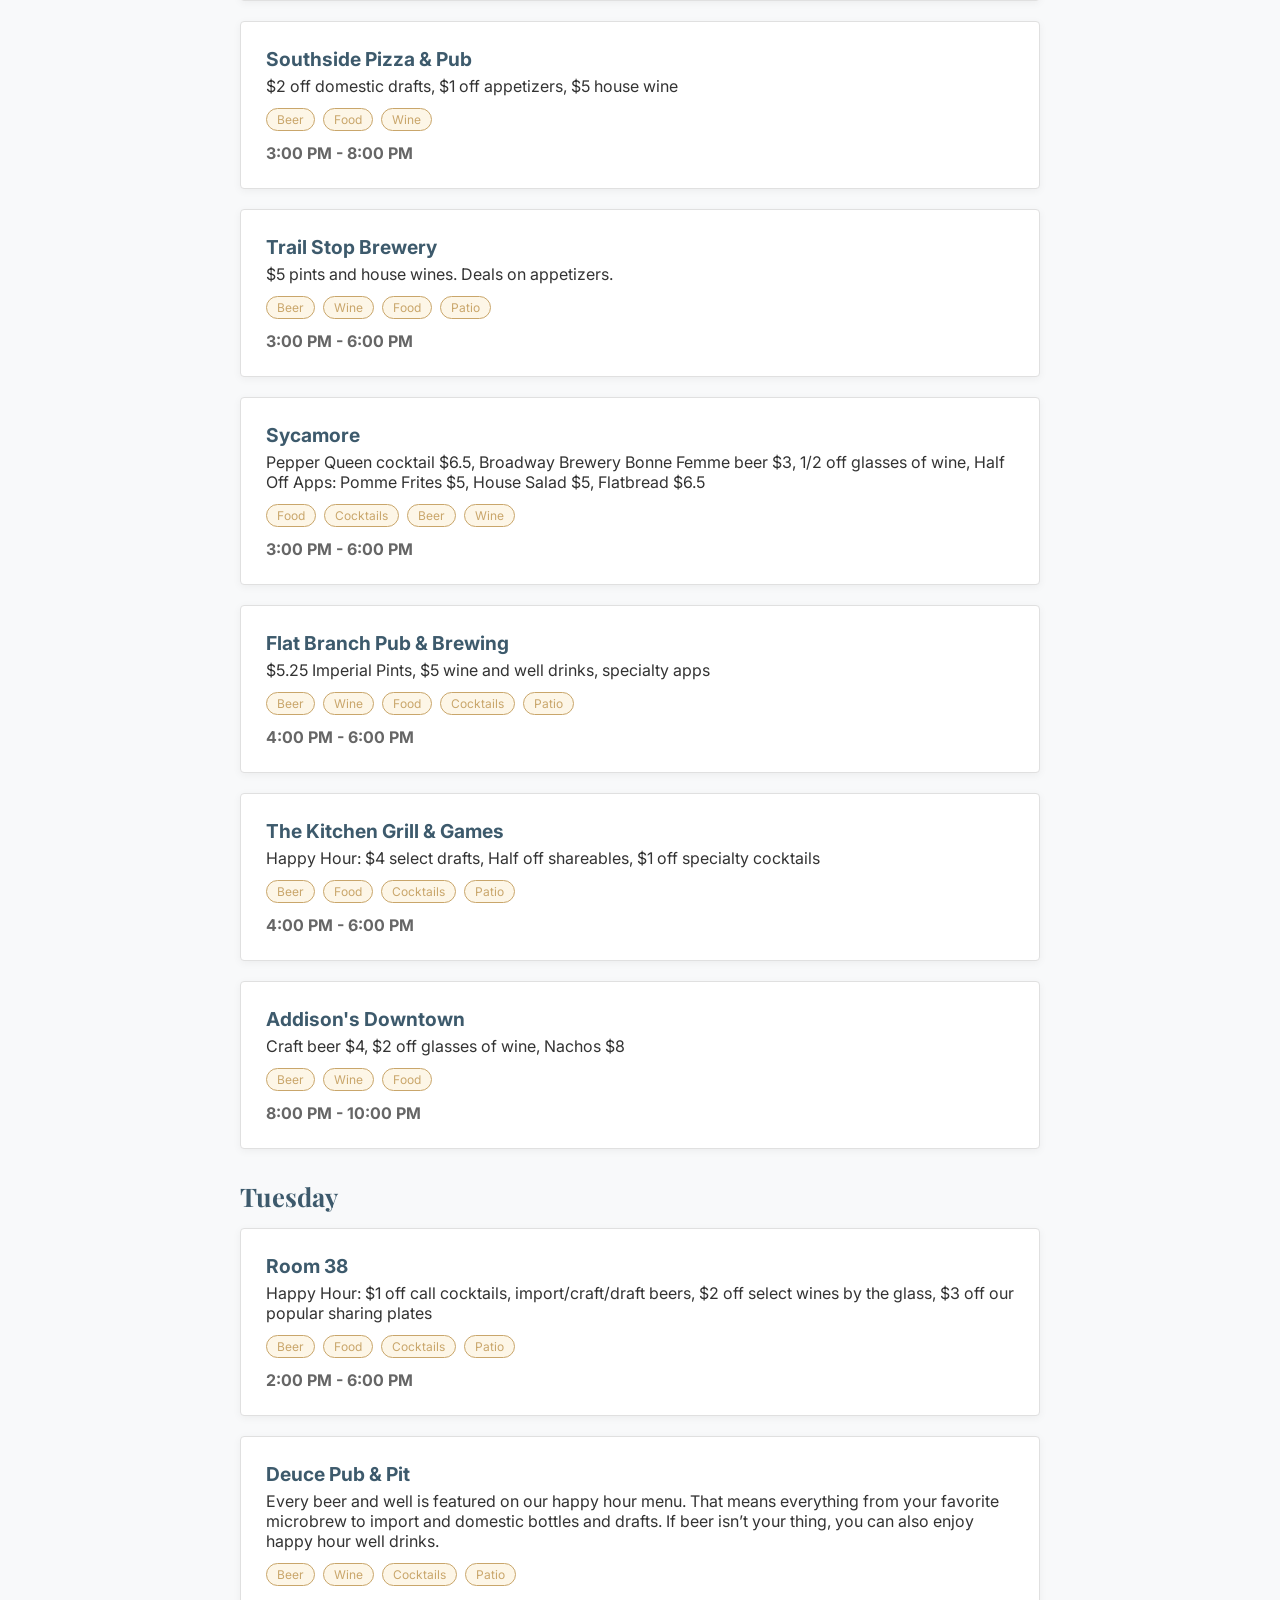
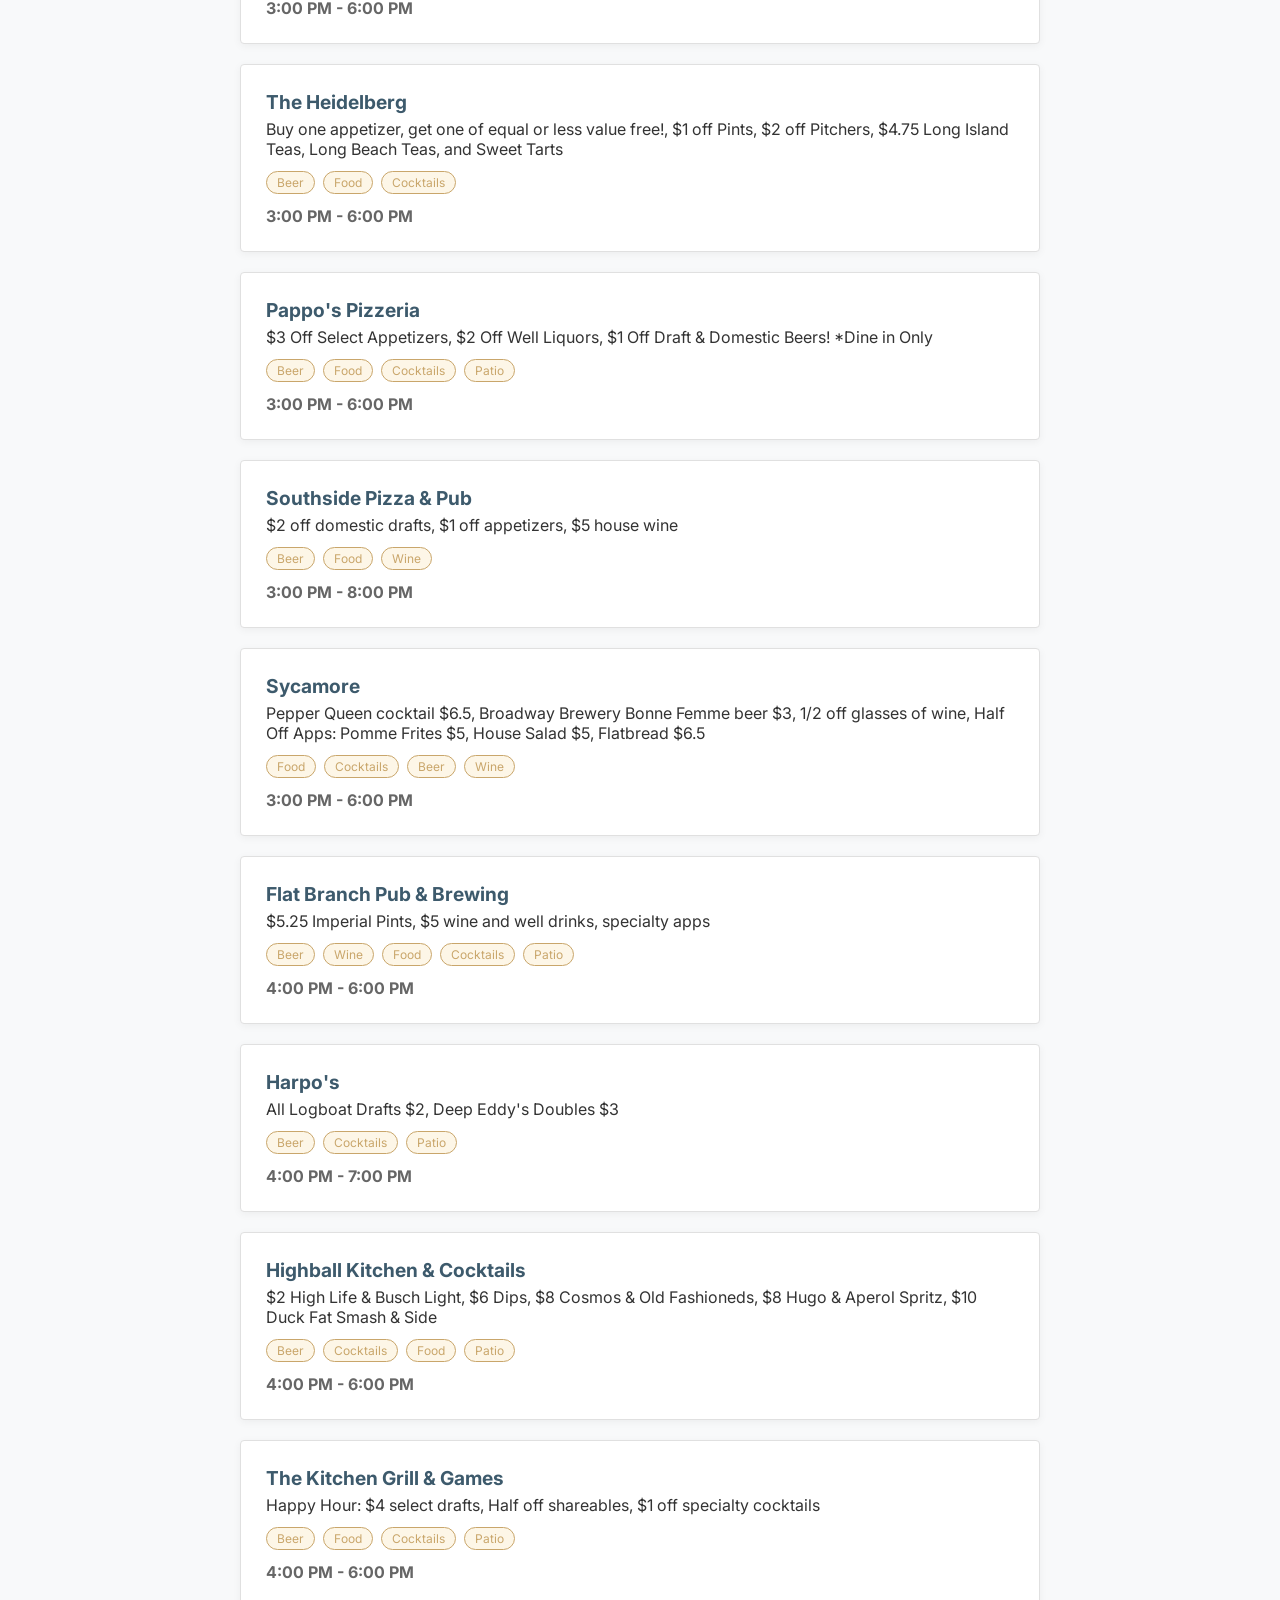
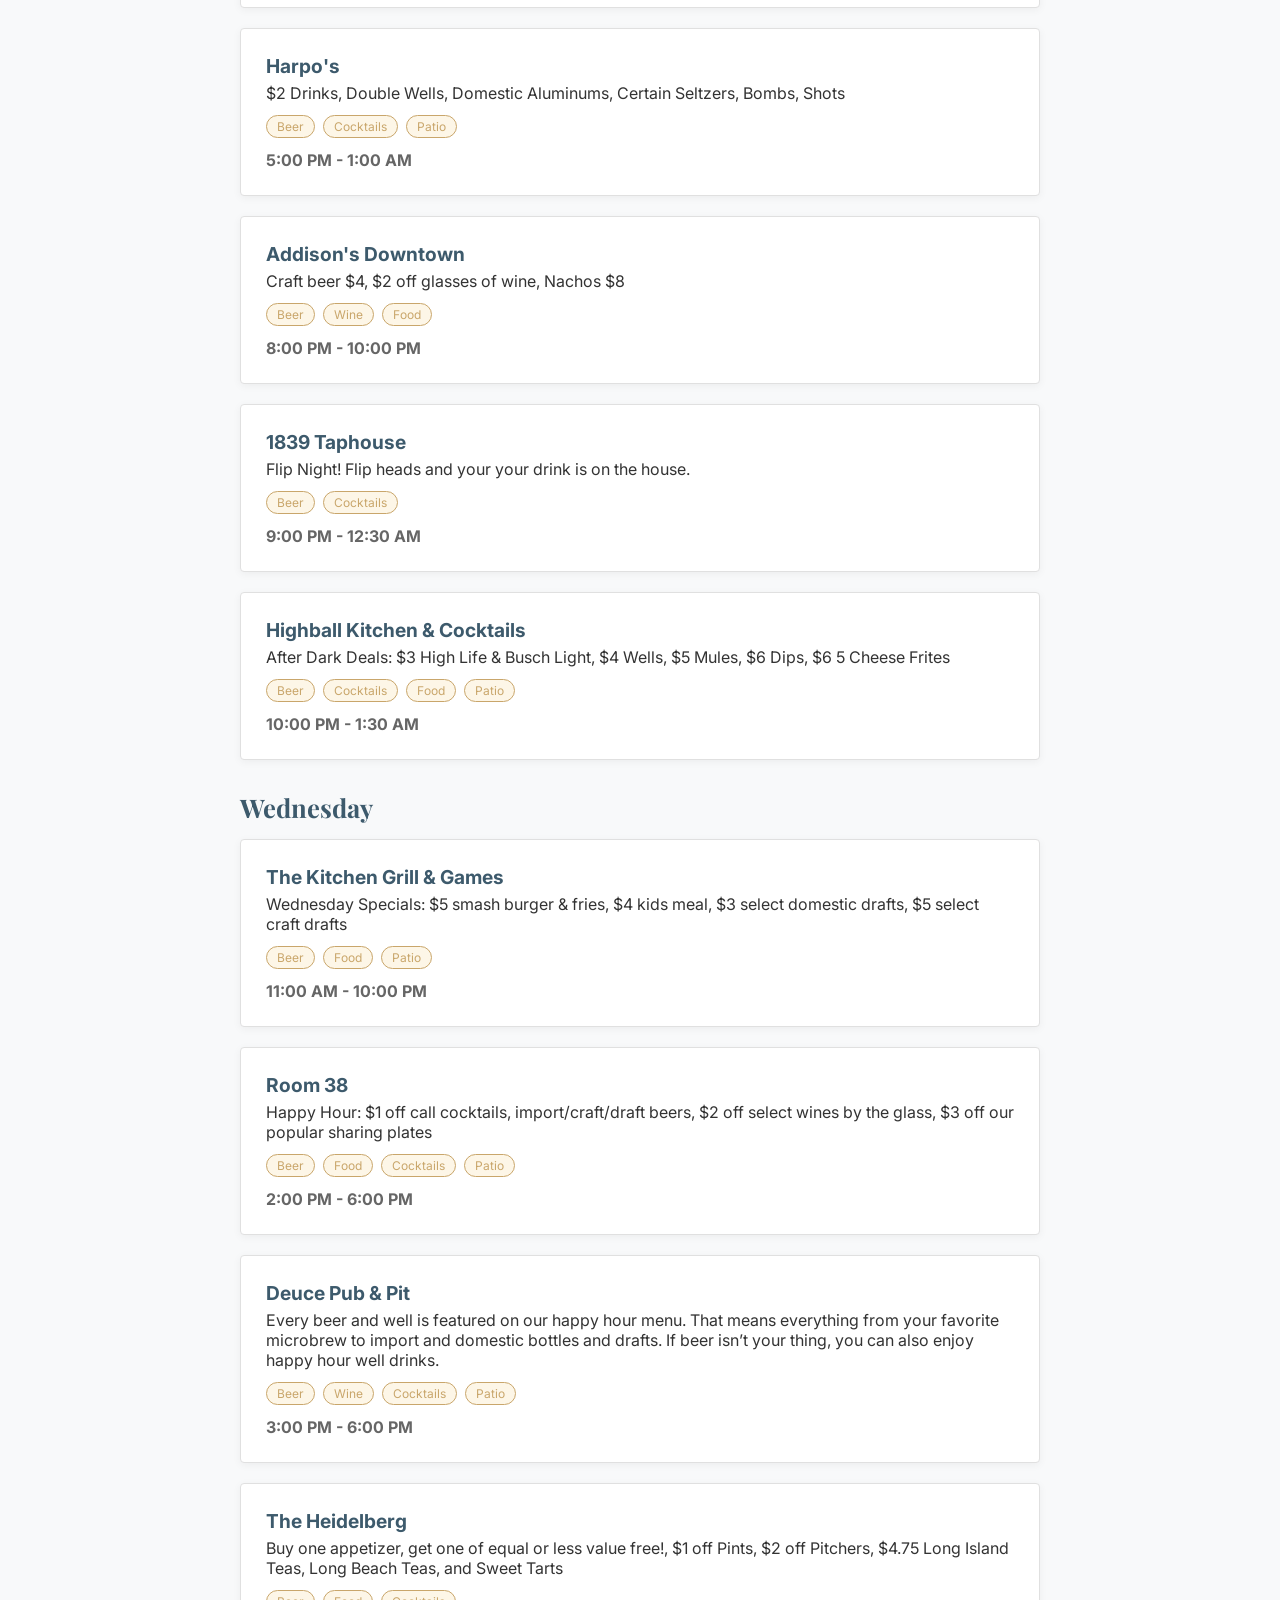
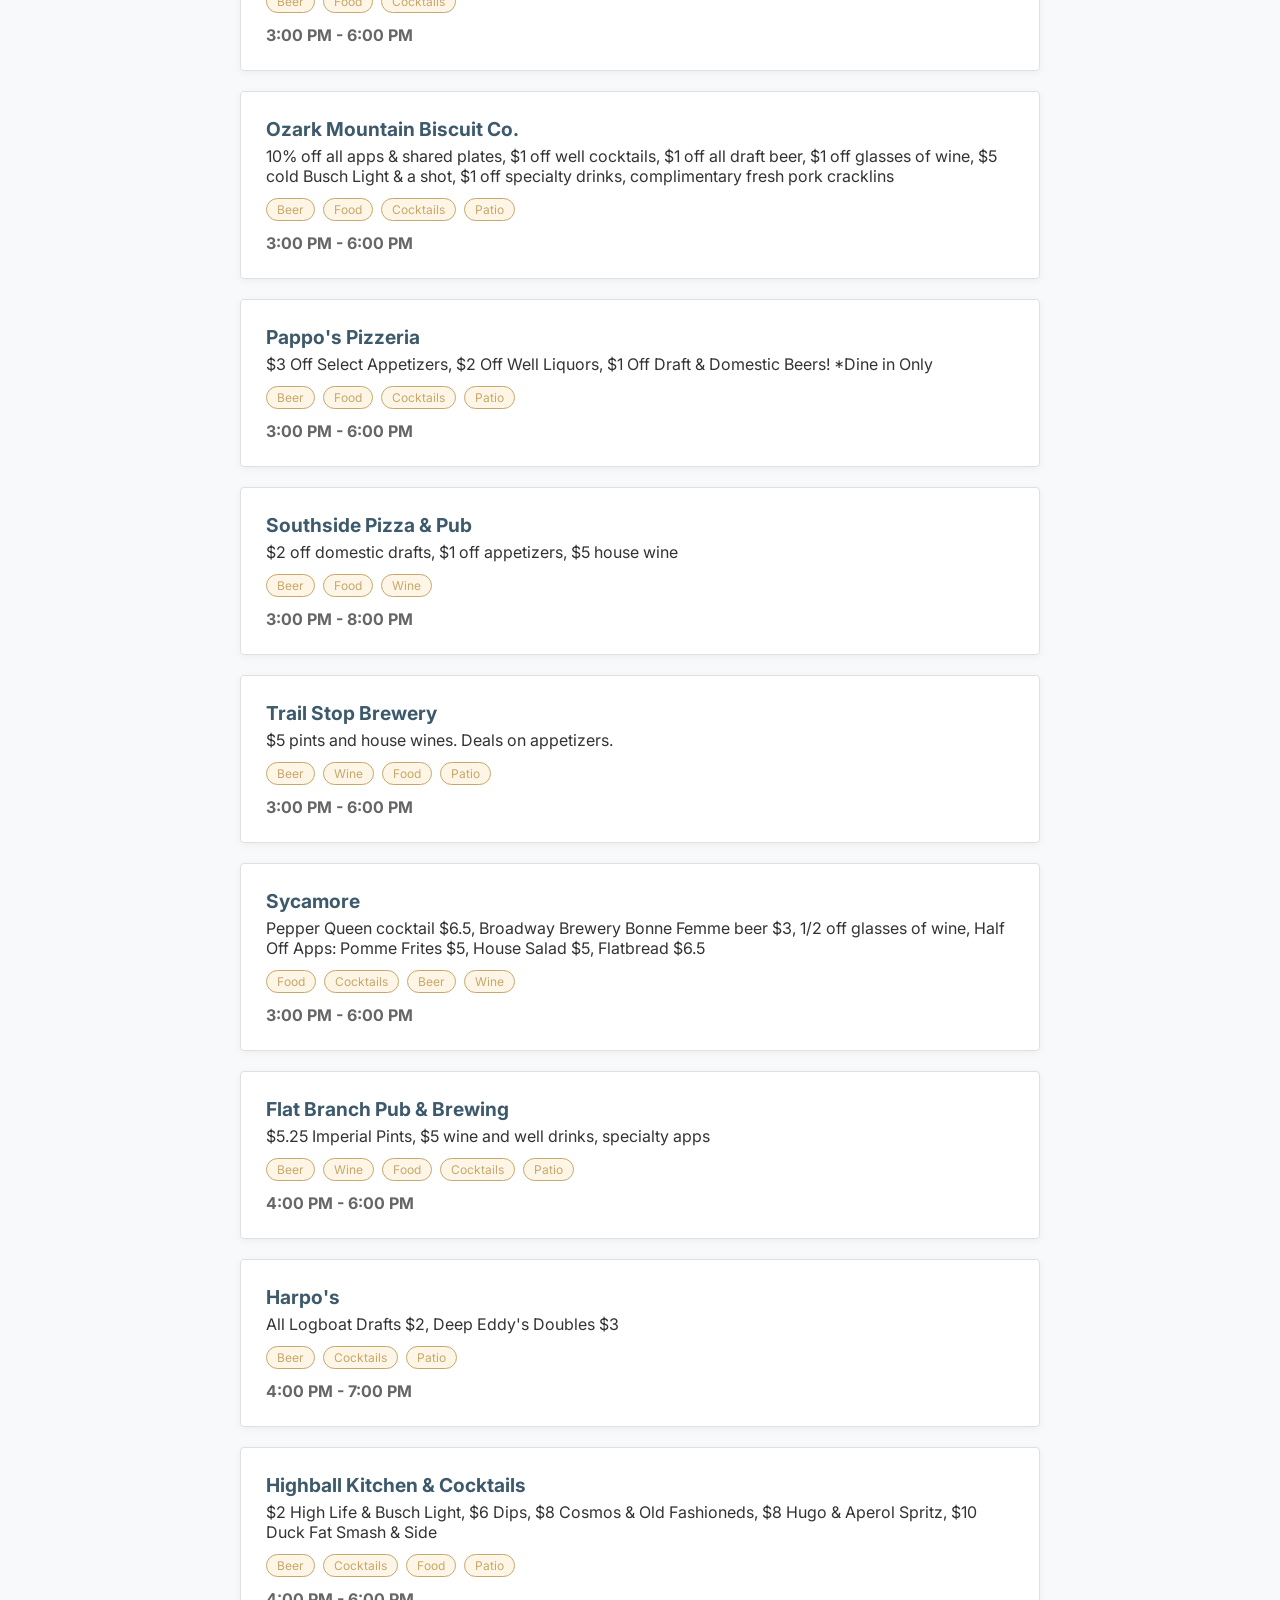
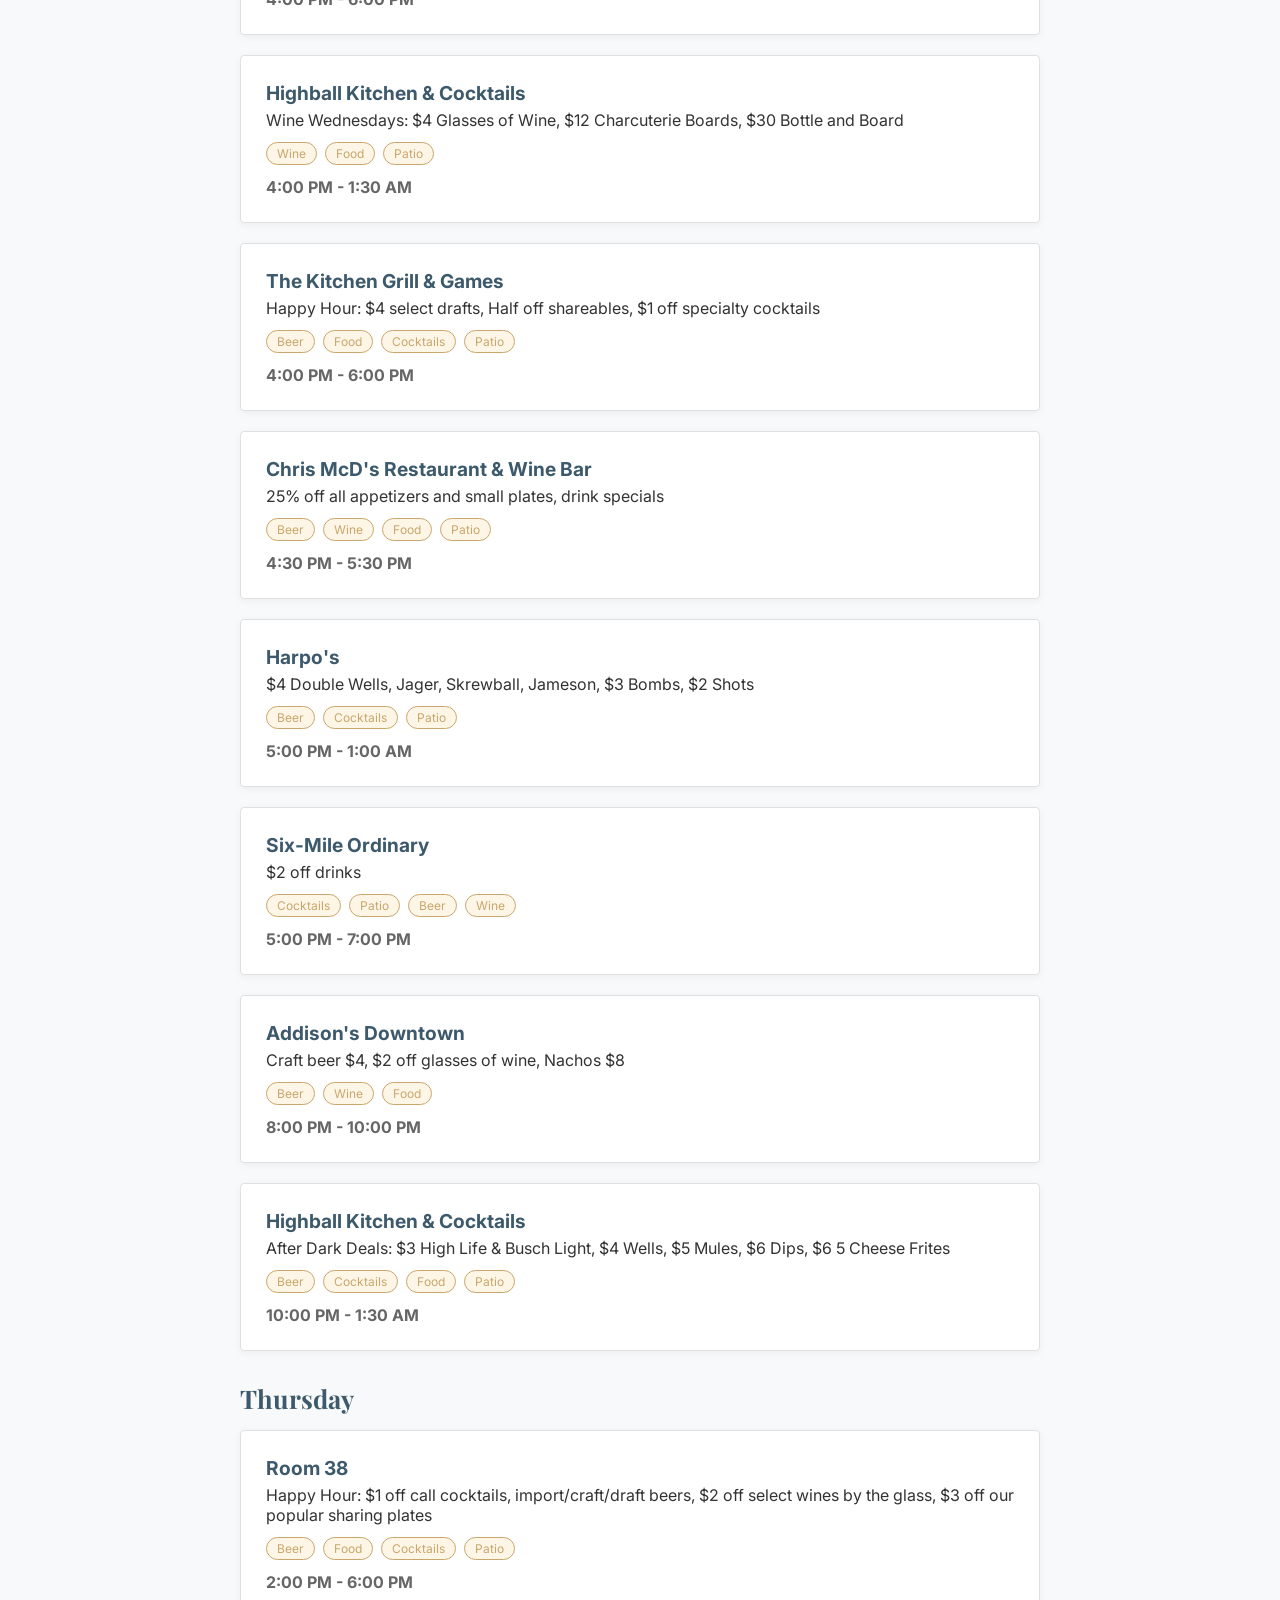
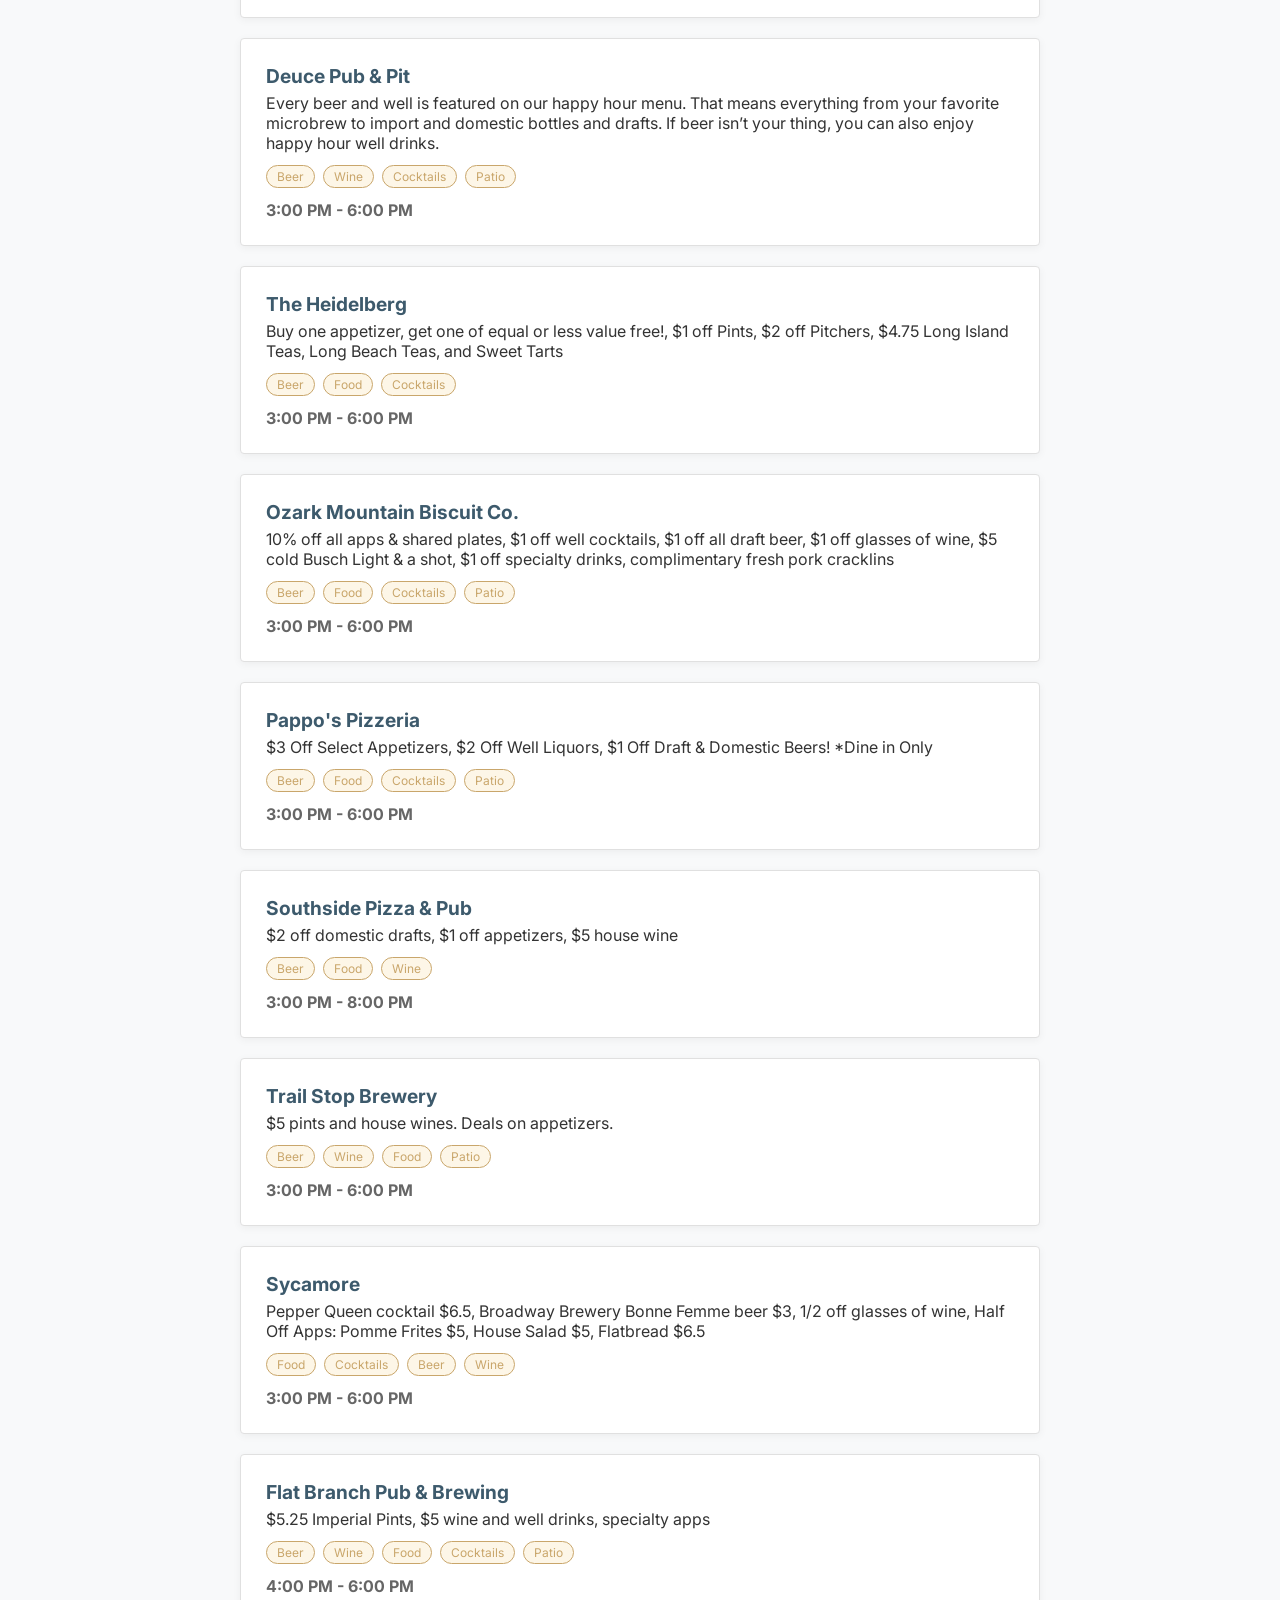
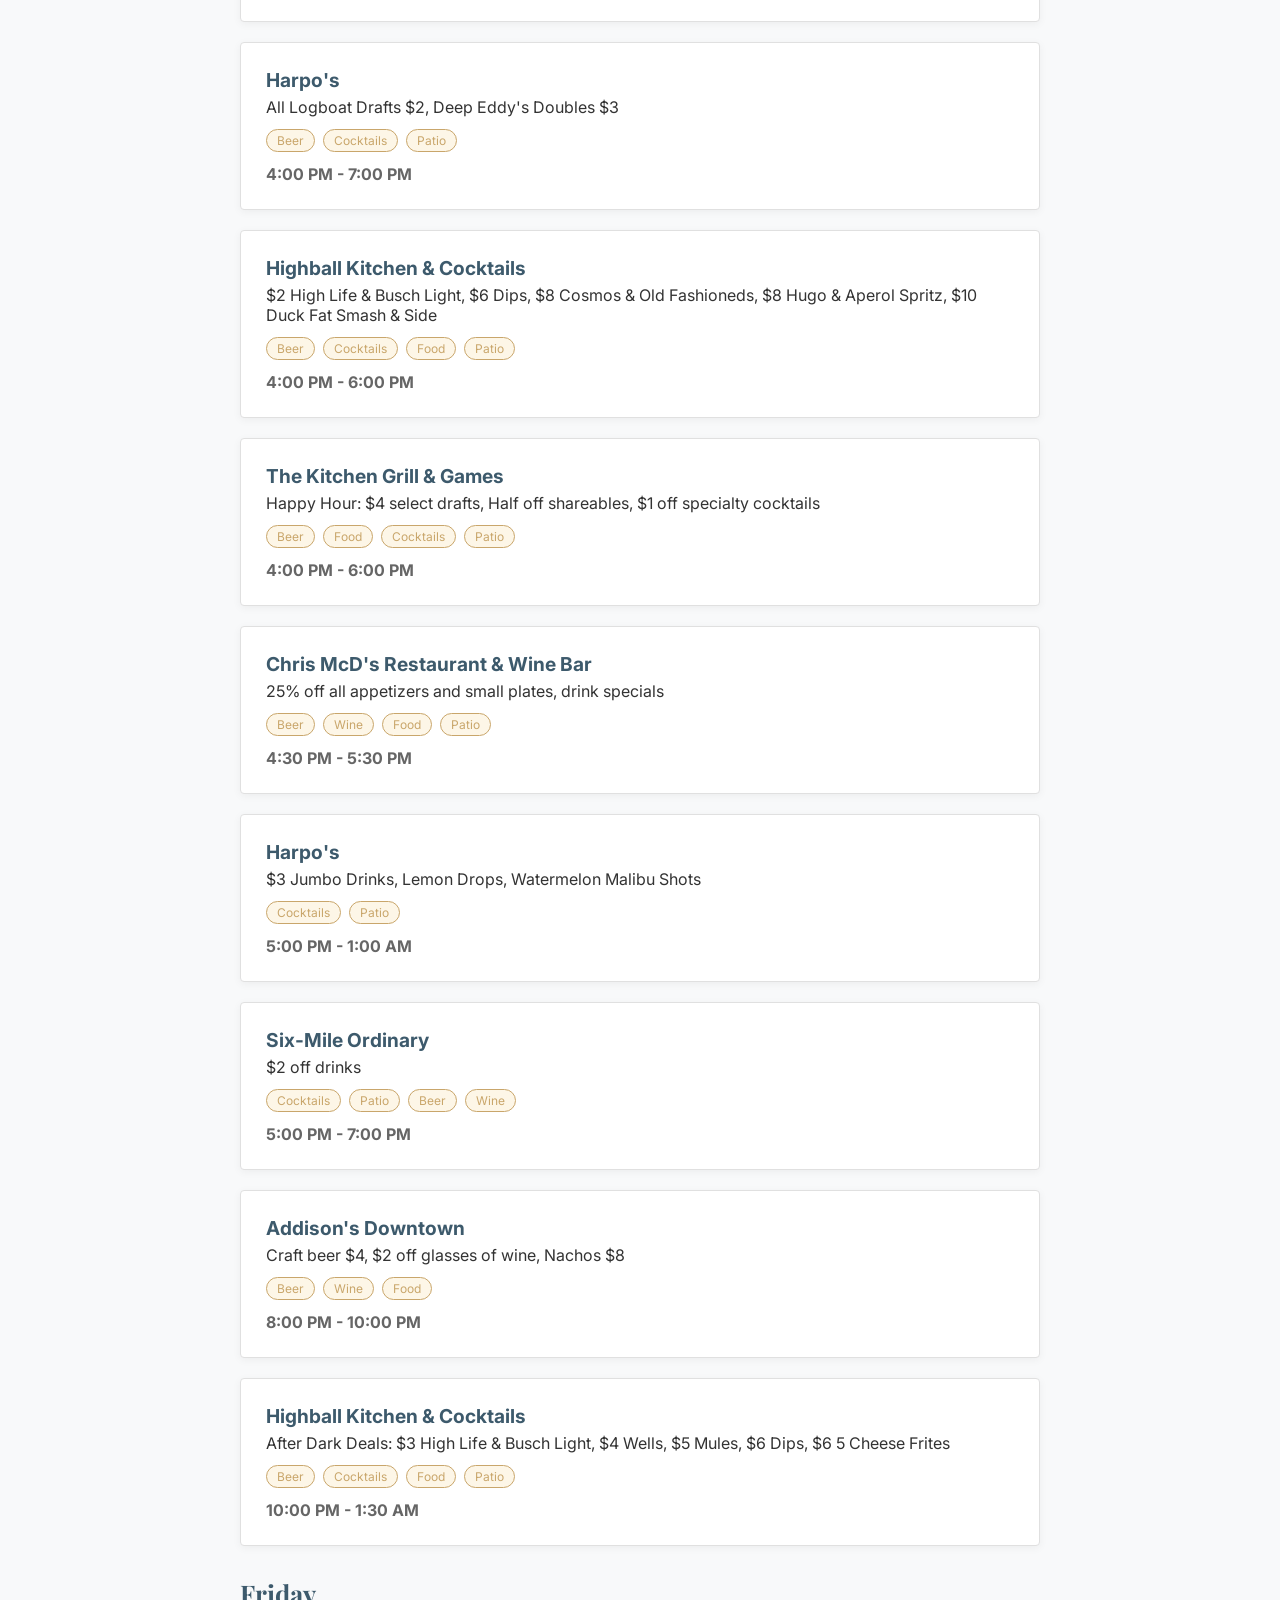
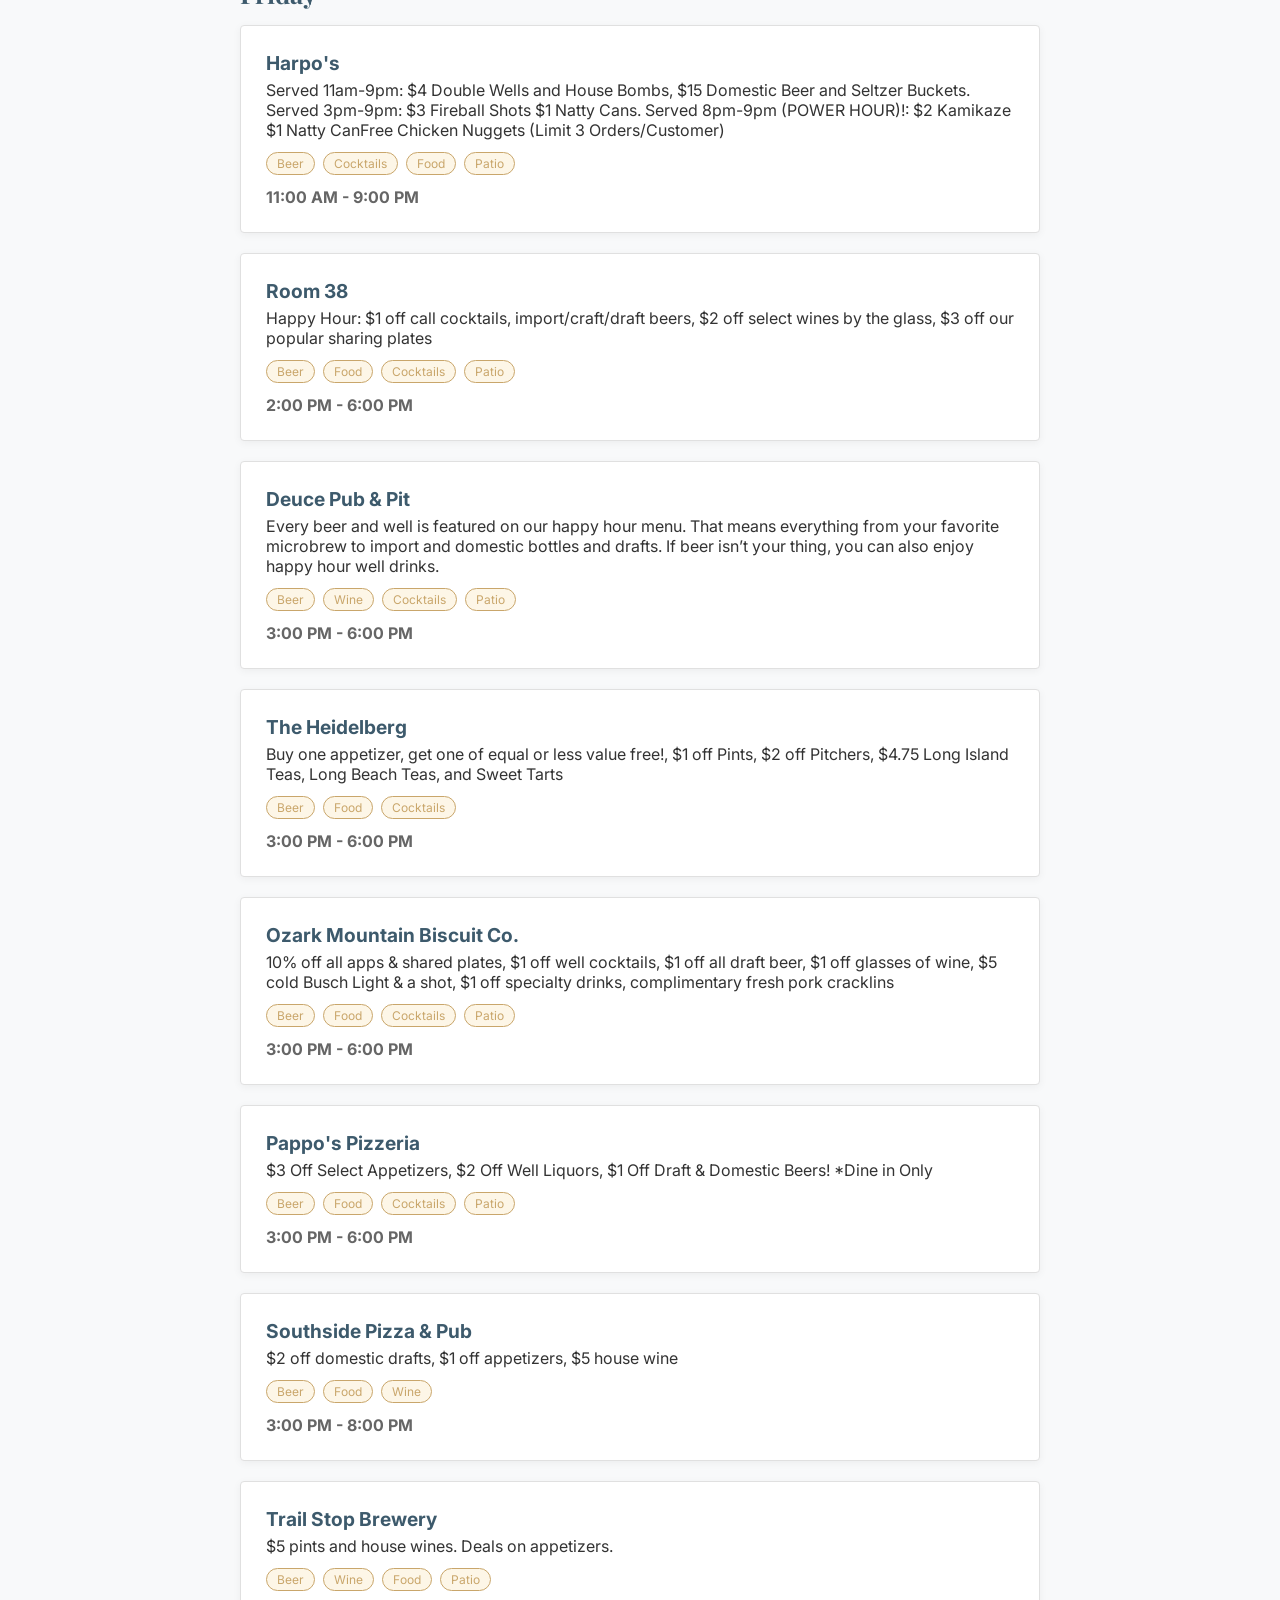
==== commit a8254527: "Update index.html" ====
--- a/savor/index.html
+++ b/savor/index.html
@@ -3,29 +3,50 @@
 <head>
     <meta charset="UTF-8">
     <meta name="viewport" content="width=device-width, initial-scale=1.0">
-    <title>Savor Happy Hour</title>
+    <title>Savor Columbia | Happy Hour Finder</title>
     <link href="https://fonts.googleapis.com/css2?family=Playfair+Display:wght@700&family=Inter:wght@400;600&display=swap" rel="stylesheet">
     <link rel="stylesheet" href="style.css">
+    <link rel="icon" type="image/png" href="../favicon.png">
 </head>
 <body>
+
     <header>
         <h1>Savor Happy Hour</h1>
-        <p id="current-time">Loading Columbia time...</p>
+        <p id="current-time">Detecting time...</p>
     </header>
 
     <main>
-        <div id="controls-container">
-            <input type="text" id="directory-search" placeholder="Search bars or restaurants...">
-            <div class="tag-filters">
-                <button class="filter-btn active" data-tag="all">All</button>
-                <button class="filter-btn" data-tag="food">Food</button>
-                <button class="filter-btn" data-tag="wine">Wine</button>
-                <button class="filter-btn" data-tag="cocktails">Cocktails</button>
-                <button class="filter-btn" data-tag="beer">Beer</button>
-                <button class="filter-btn" data-tag="patio">Patio</button>
+        <section id="active-section">
+            <h2 class="section-title">Happening Now</h2>
+            <div id="happy-hour-list"></div>
+        </section>
+
+        <section id="upcoming-section">
+            <div id="upcoming-list"></div>
+        </section>
+
+        <div class="filter-container">
+            <button class="filter-btn active" data-tag="all">All</button>
+            <button class="filter-btn" data-tag="beer">Beer</button>
+            <button class="filter-btn" data-tag="wine">Wine</button>
+            <button class="filter-btn" data-tag="cocktails">Cocktails</button>
+            <button class="filter-btn" data-tag="food">Food</button>
+            <button class="filter-btn" data-tag="patio">Patio</button>
+        </div>
+
+        <section id="directory-section">
+            <h2 class="section-title">Weekly Directory</h2>
+            
+            <div class="search-container">
+                <input type="text" id="directory-search" placeholder="Search by establishment name (e.g. Irene's)...">
             </div>
-            
-            <div id="day-nav-container">
+
+            <div class="directory-controls">
+                <button id="view-by-day" class="toggle-btn active">By Day</button>
+                <button id="view-by-bar" class="toggle-btn">By Establishment (A-Z)</button>
+            </div>
+
+            <div id="day-nav-container" class="filter-container" style="display: none;">
                 <button class="day-nav-btn" onclick="scrollToDay('Monday')">Mon</button>
                 <button class="day-nav-btn" onclick="scrollToDay('Tuesday')">Tue</button>
                 <button class="day-nav-btn" onclick="scrollToDay('Wednesday')">Wed</button>
@@ -34,21 +55,14 @@
                 <button class="day-nav-btn" onclick="scrollToDay('Saturday')">Sat</button>
                 <button class="day-nav-btn" onclick="scrollToDay('Sunday')">Sun</button>
             </div>
-        </div>
 
-        <div id="happy-hour-list"></div>
-        <div id="upcoming-list"></div>
-
-        <div class="view-toggle">
-            <button id="view-by-day" class="active">By Day</button>
-            <button id="view-by-bar">By Name</button>
-        </div>
-        <div id="full-directory"></div>
+            <div id="full-directory"></div>
+        </section>
     </main>
 
     <footer>
-        <p id="update-date"></p>
-        <p class="disclaimer">Deals not guaranteed. Verify with venue.</p>
+        <p id="update-date">Deals last verified: --</p>
+        <p class="disclaimer">Note: Deals are subject to change and are not guaranteed. Please verify with the venue upon arrival.</p>
     </footer>
 
     <script src="script.js"></script>
--- a/savor/style.css
+++ b/savor/style.css
@@ -19,35 +19,16 @@
 
 main { max-width: 800px; margin: 0 auto; padding: 20px; }
 
-/* SEARCH BAR FIX */
-#controls-container { margin-bottom: 25px; text-align: center; }
-#directory-search { 
-    width: 100%; 
-    max-width: 100%; 
-    padding: 14px; 
-    border: 1px solid #ccc; 
-    border-radius: 4px; 
-    font-size: 1rem;
-    box-sizing: border-box;
-    margin-bottom: 15px;
-}
+/* LAYOUT FIXES */
+#controls-container { margin-bottom: 30px; text-align: center; }
+#directory-search { width: 100%; padding: 14px; border: 1px solid #ccc; border-radius: 4px; box-sizing: border-box; margin-bottom: 15px; }
 
-/* BUTTONS & TAGS */
 .tag-filters, #day-nav-container, .view-toggle { display: flex; flex-wrap: wrap; gap: 8px; justify-content: center; margin-bottom: 20px; }
 
-button { 
-    background: white; 
-    border: 1px solid #ccc; 
-    padding: 8px 14px; 
-    border-radius: 4px; 
-    cursor: pointer; 
-    color: var(--savor-blue); 
-    font-weight: 600; 
-}
-
+button { background: white; border: 1px solid #ccc; padding: 8px 14px; border-radius: 4px; cursor: pointer; color: var(--savor-blue); font-weight: 600; }
 button.active { background: var(--savor-blue) !important; color: white !important; }
 
-/* CARD & TAG BADGES */
+/* CARDS & TAGS */
 .deal-card, .directory-card { background: white; border: 1px solid #e0e0e0; padding: 25px; margin-bottom: 20px; border-radius: 4px; box-shadow: 0 2px 8px rgba(0,0,0,0.05); }
 
 .tag-container { display: flex; flex-wrap: wrap; gap: 8px; margin: 12px 0; }
@@ -57,8 +38,9 @@
 .time-badge { background: var(--savor-blue); color: white; padding: 5px 10px; border-radius: 4px; font-size: 0.85rem; }
 .time-badge.upcoming { background: #f1f3f5; color: var(--savor-blue); border: 1px solid #ddd; }
 
-.section-title { font-family: 'Playfair Display', serif; color: var(--savor-blue); margin: 40px 0 20px; border-bottom: 1px solid #ddd; padding-bottom: 10px; }
-.day-header { font-family: 'Playfair Display', serif; color: var(--savor-blue); margin: 30px 0 15px; }
+/* HEADERS GENERATED BY JS */
+.section-title { font-family: 'Playfair Display', serif; color: var(--savor-blue); margin: 40px 0 20px; border-bottom: 1px solid #ddd; padding-bottom: 10px; font-size: 2rem; }
+.day-header { font-family: 'Playfair Display', serif; color: var(--savor-blue); margin: 30px 0 15px; font-size: 1.6rem; }
 
 footer { text-align: center; padding: 60px 20px; background: #fff; border-top: 1px solid #eee; }
 
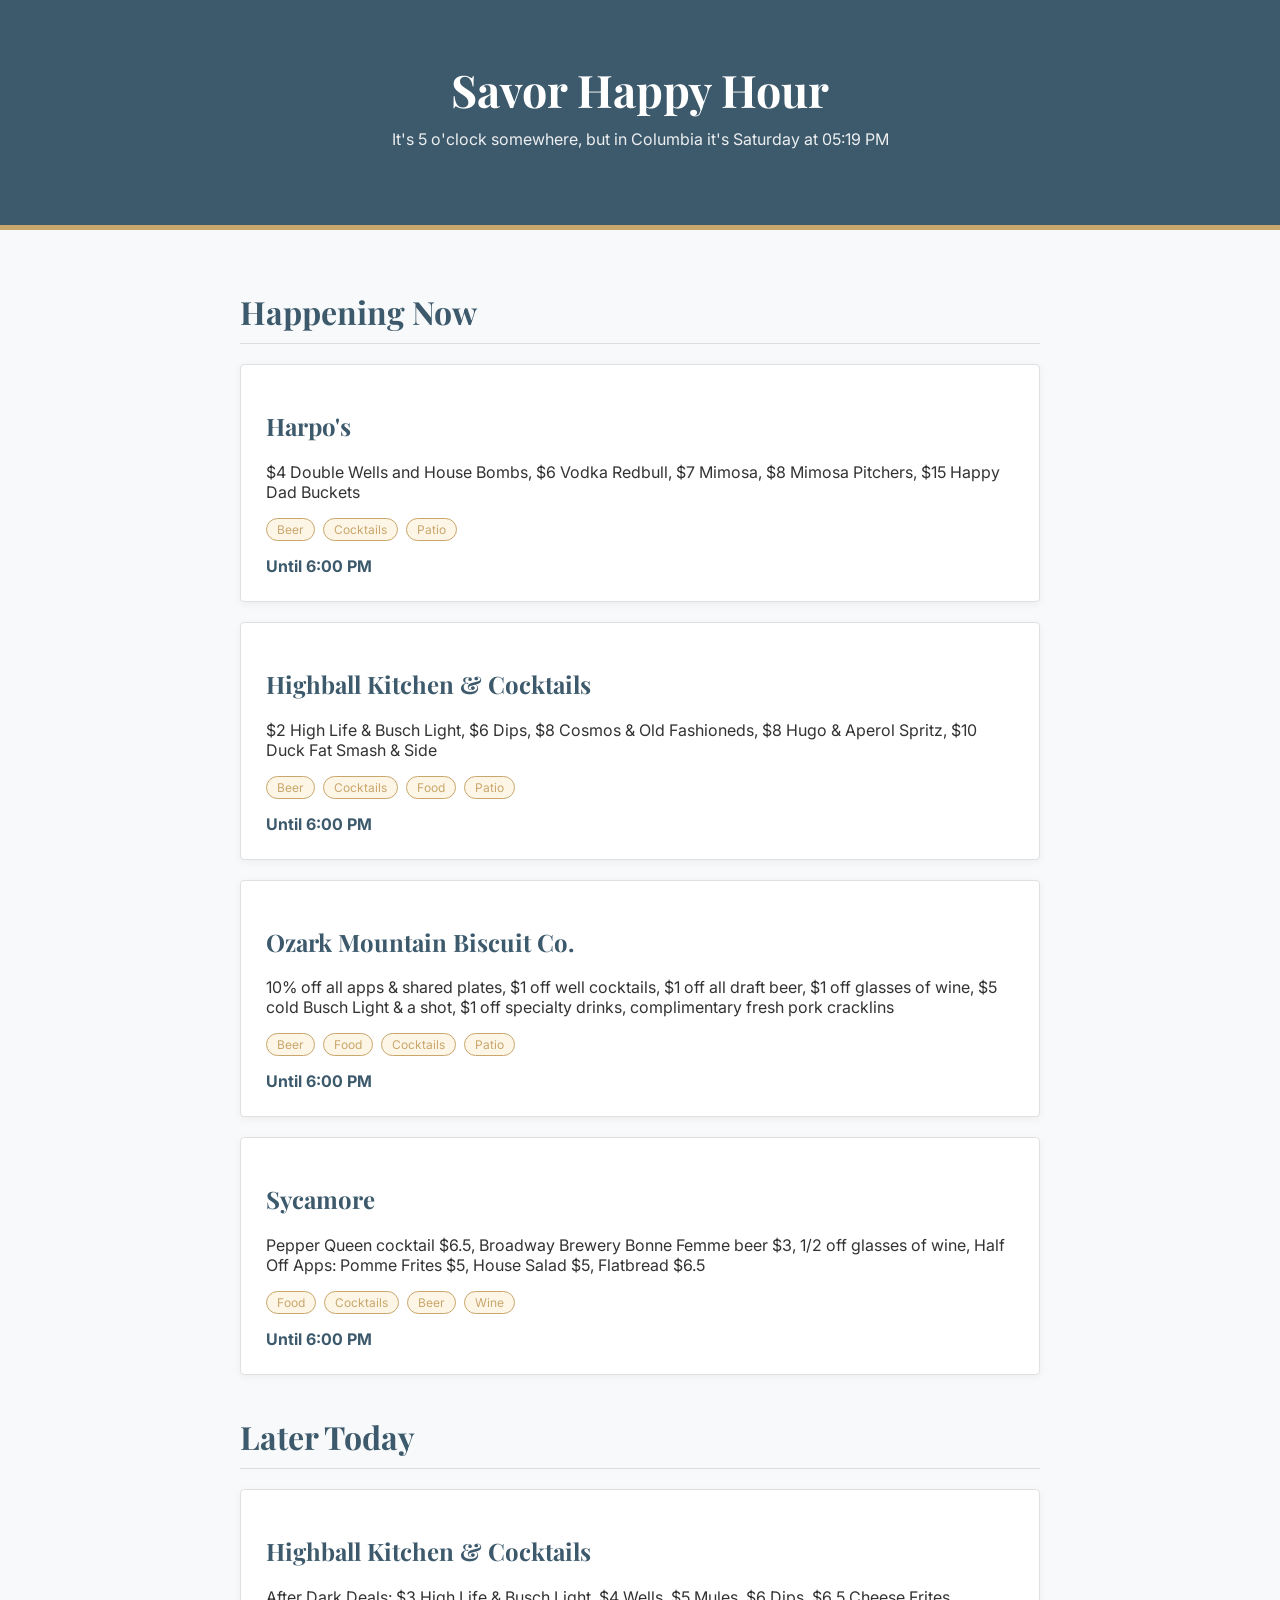
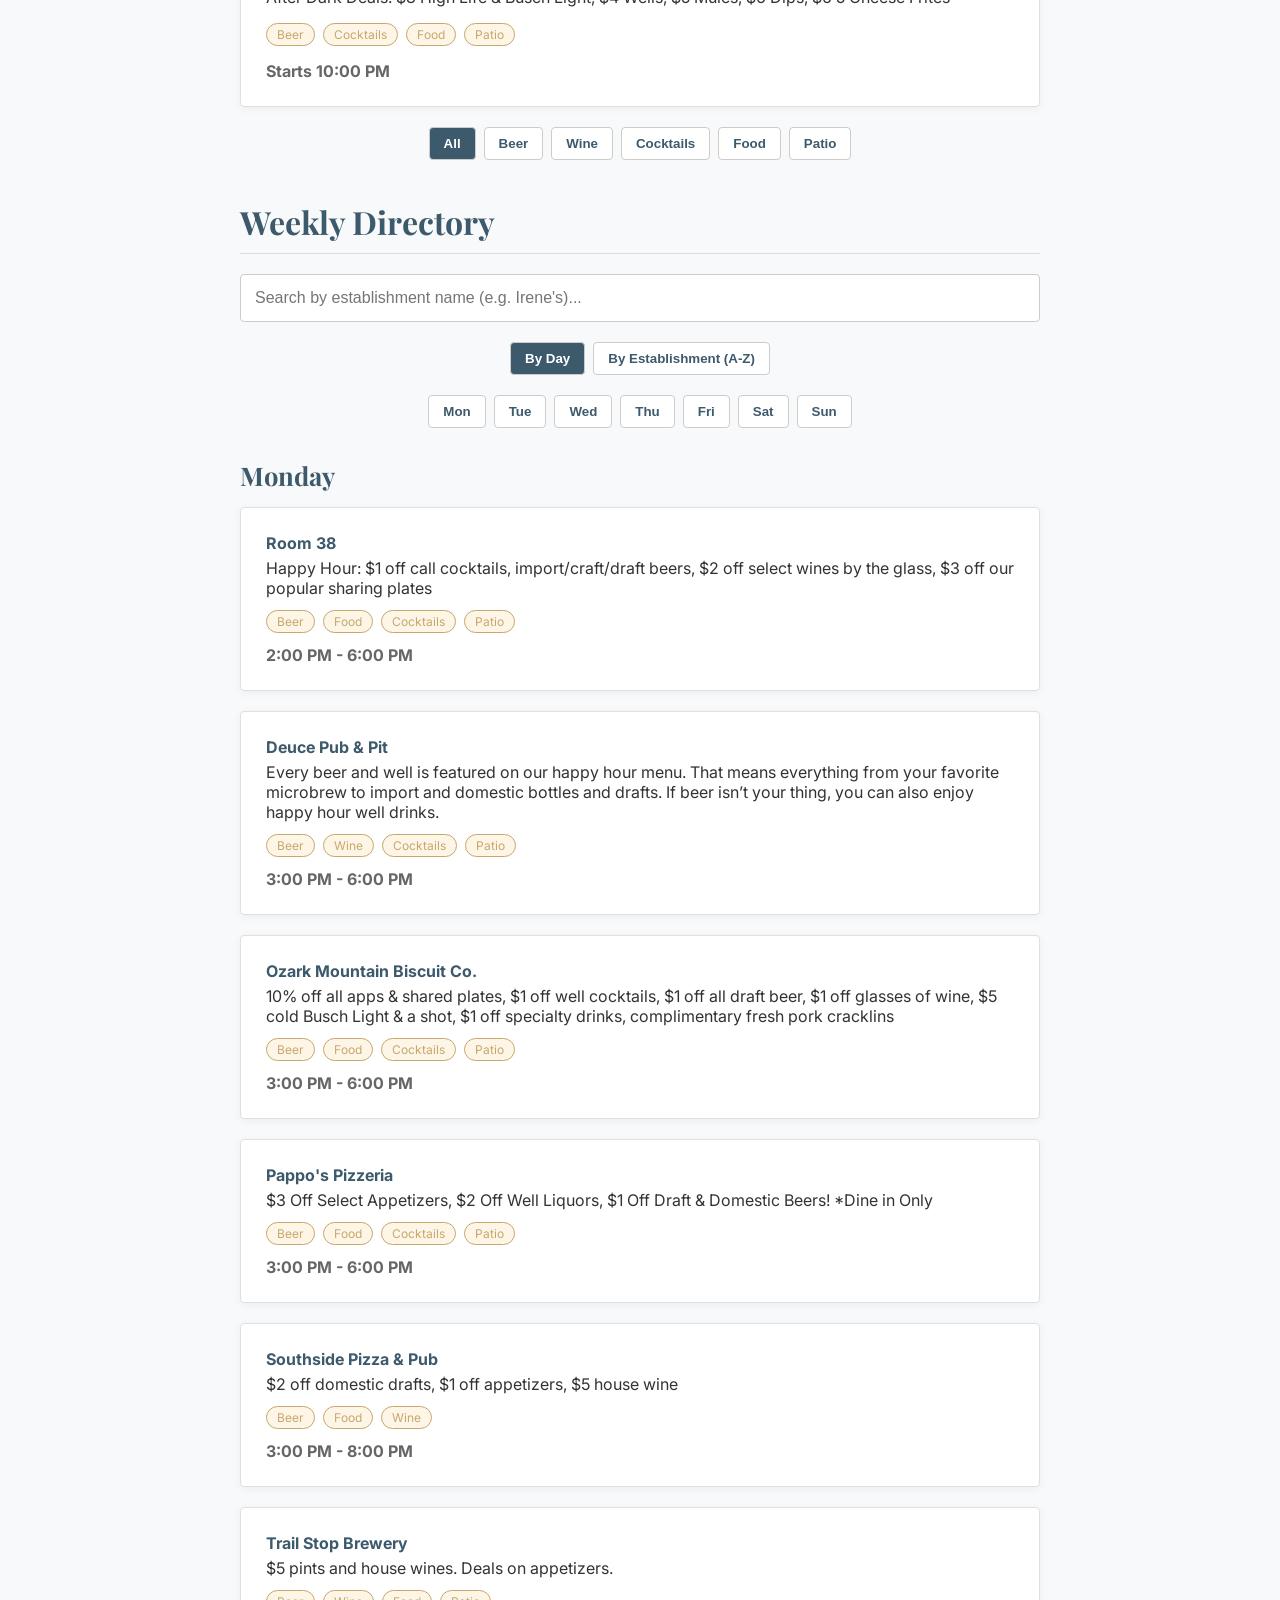
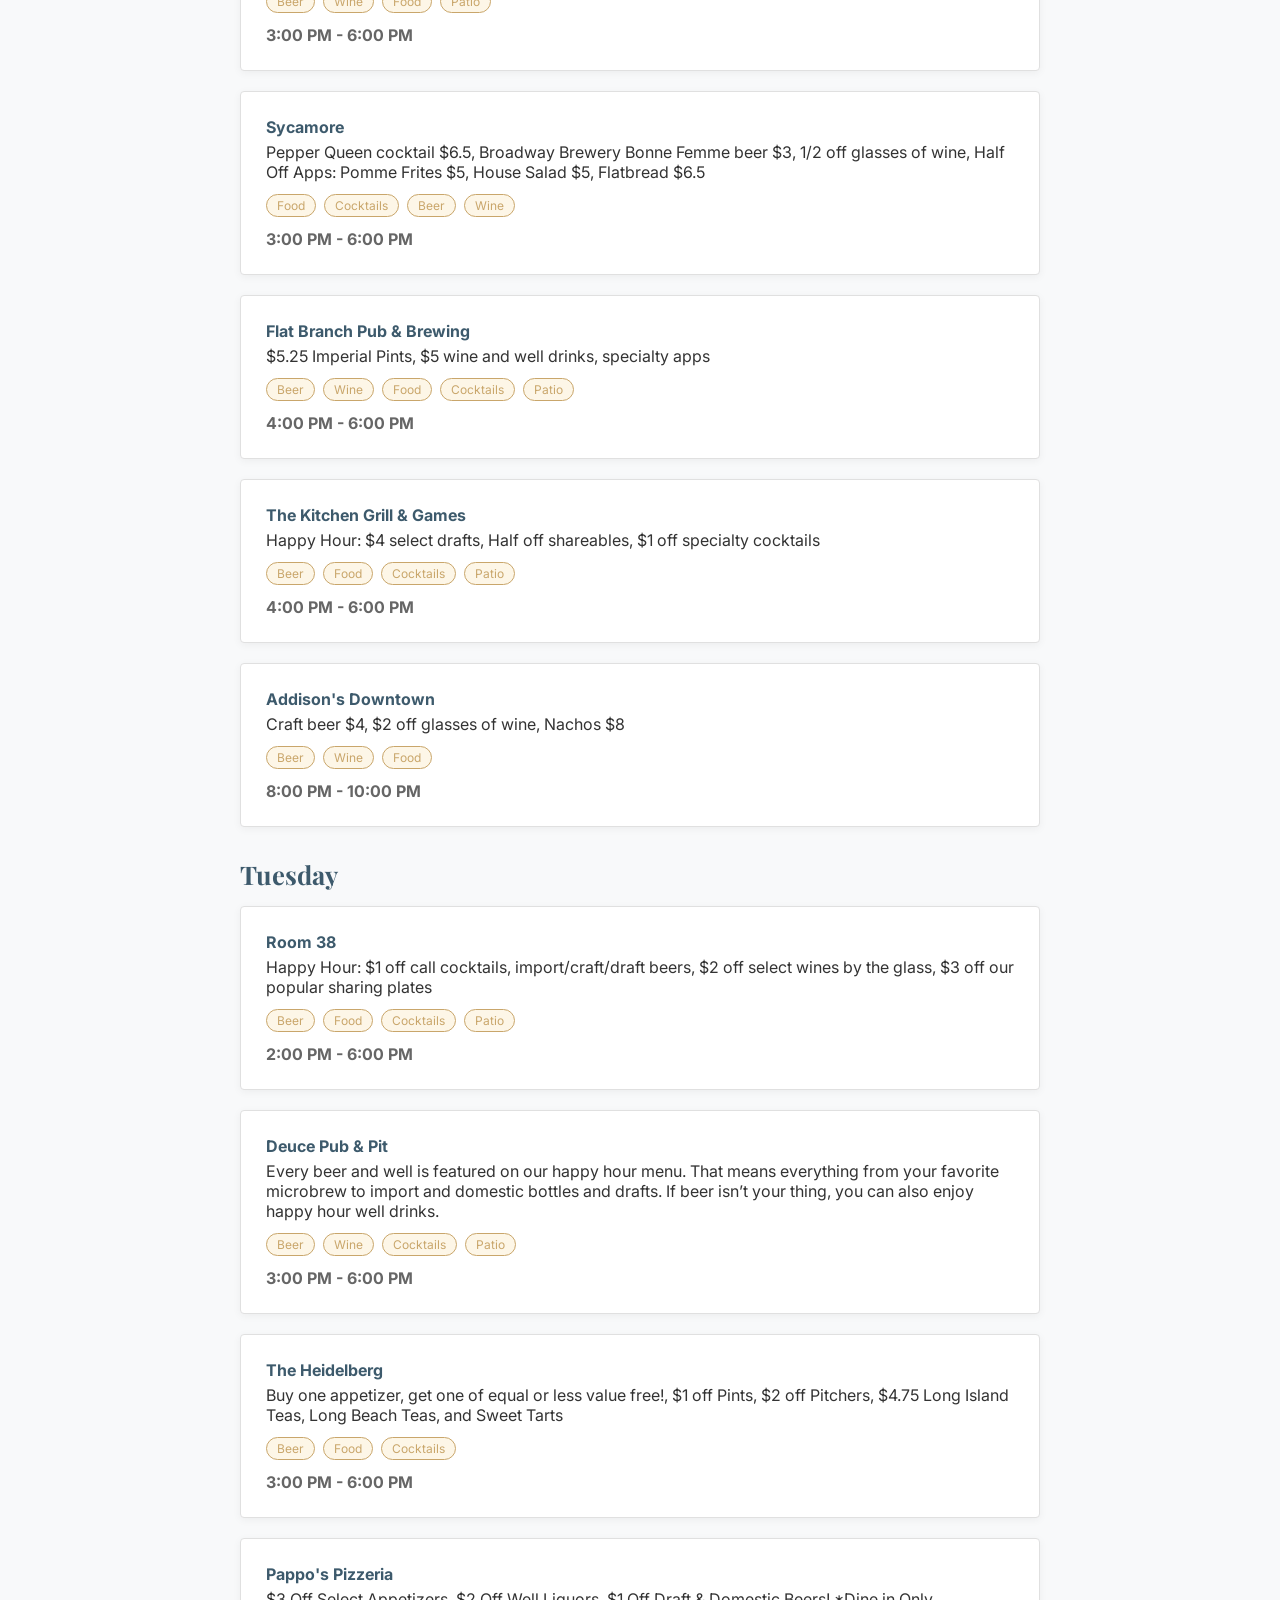
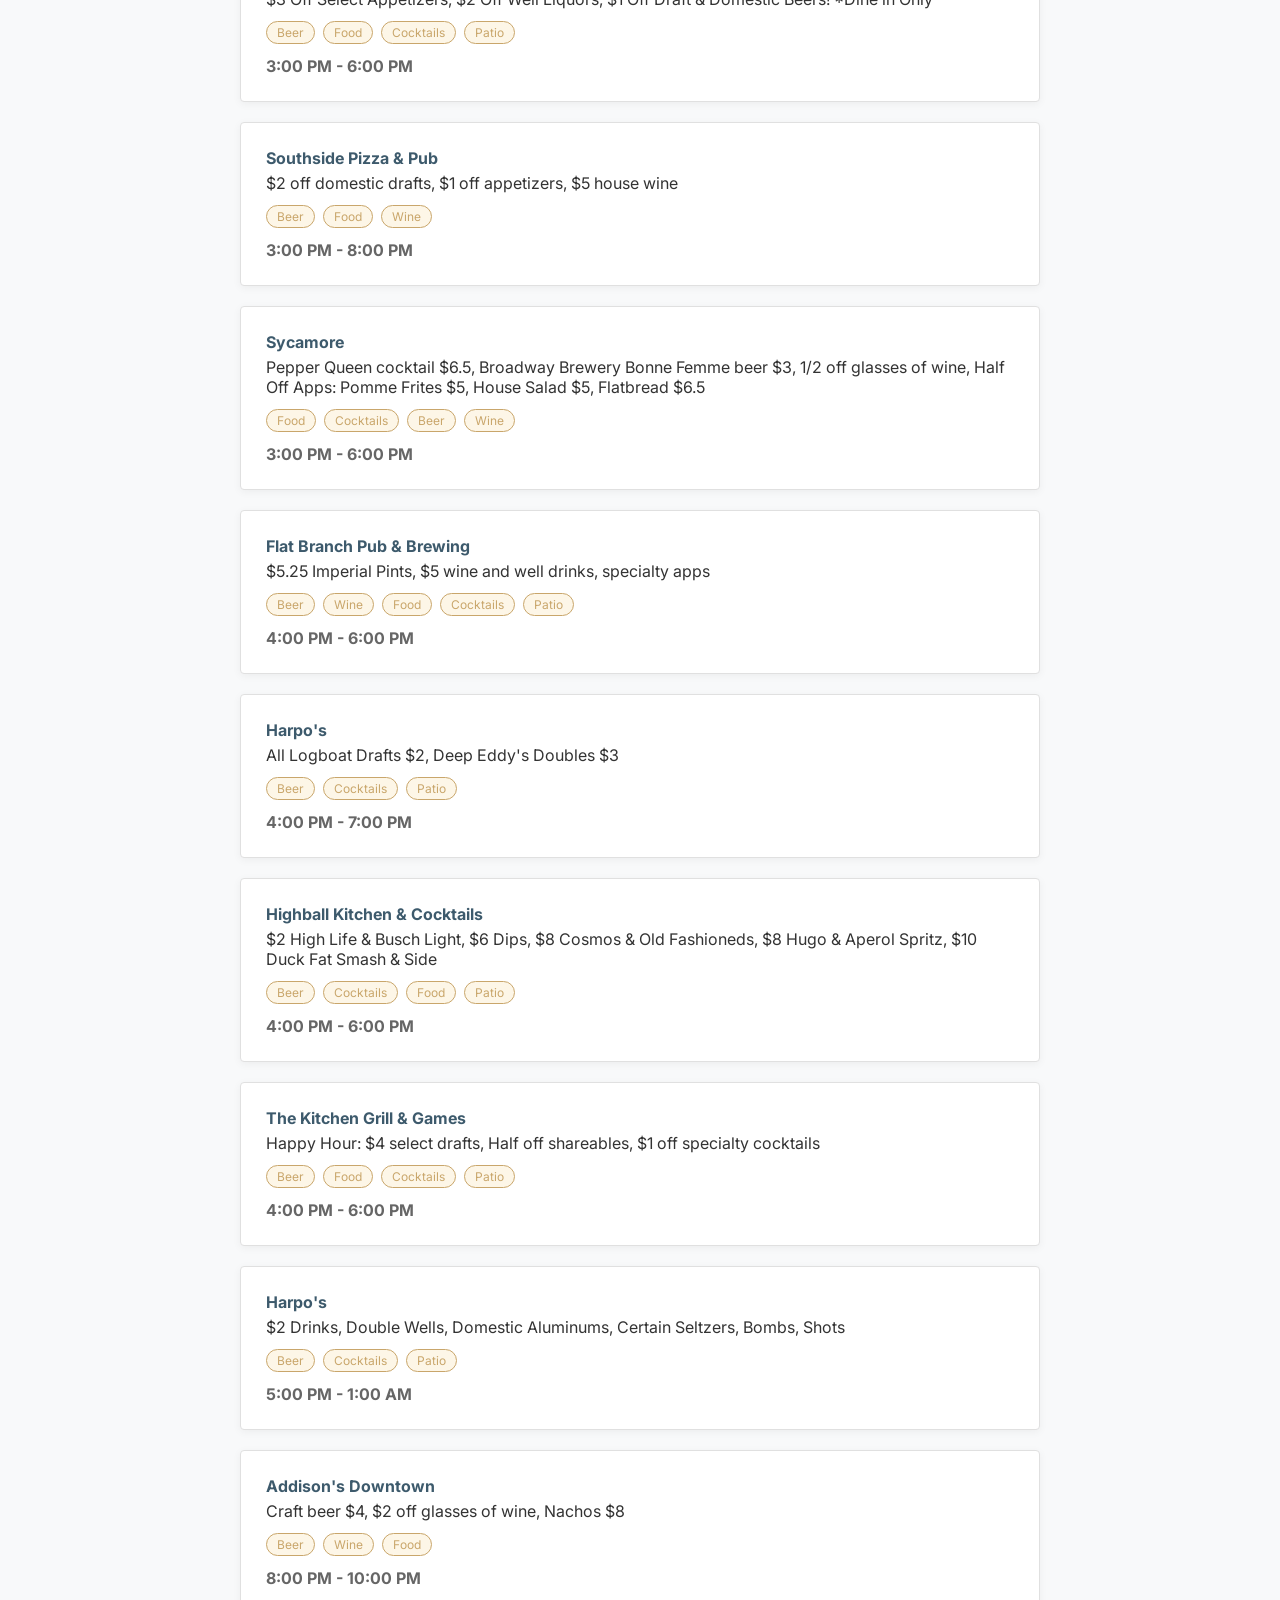
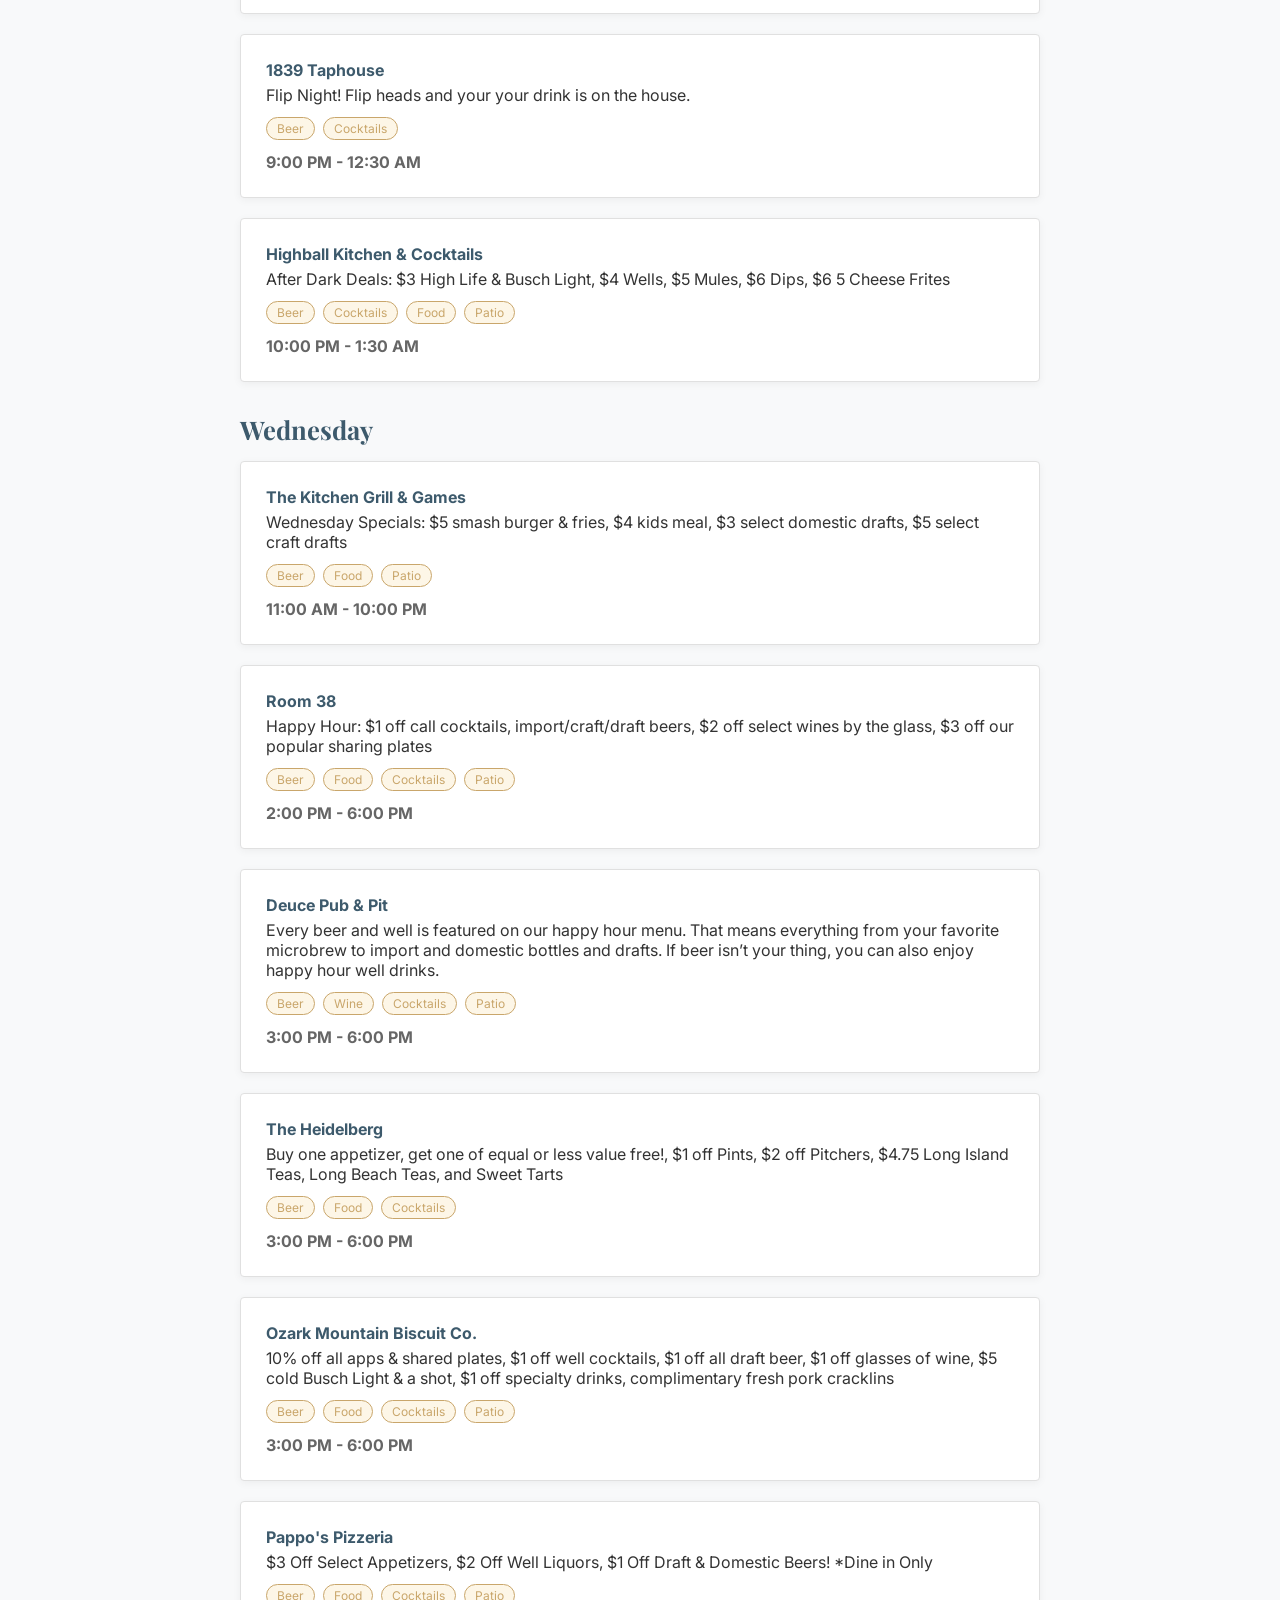
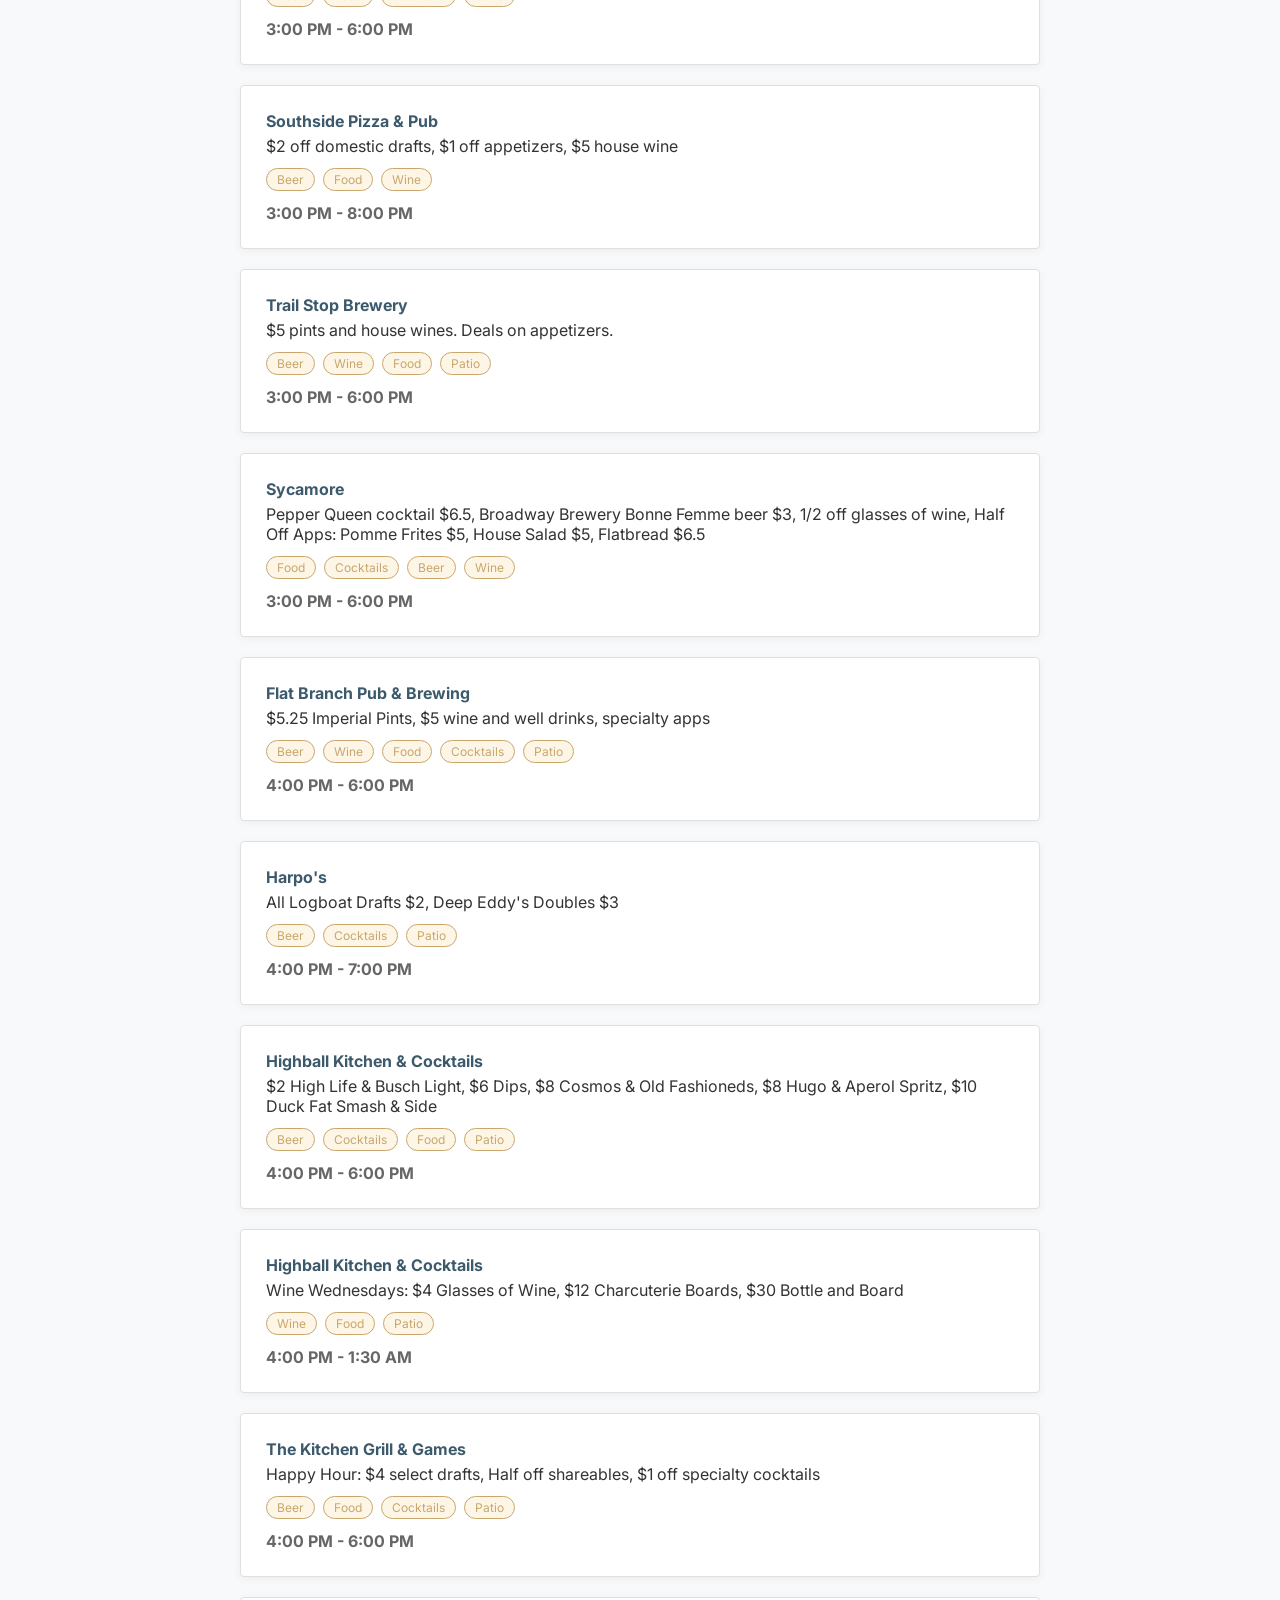
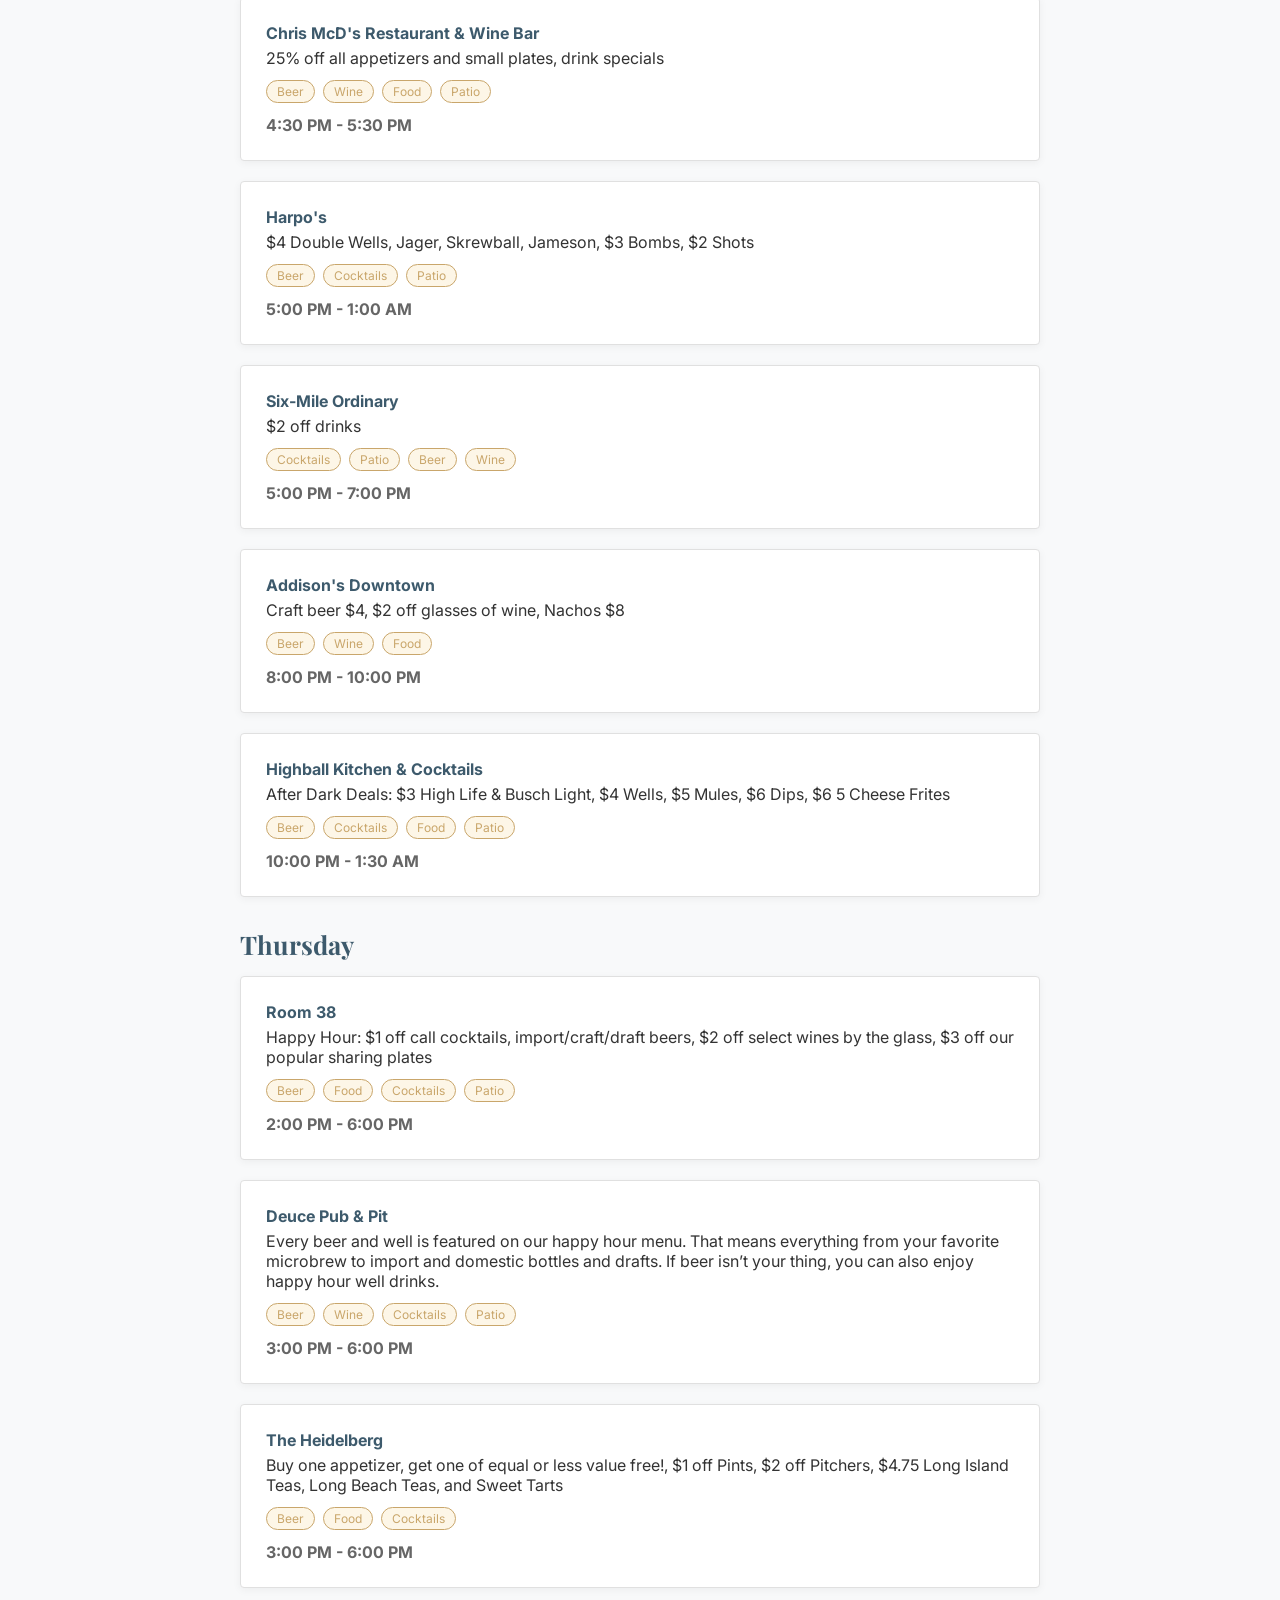
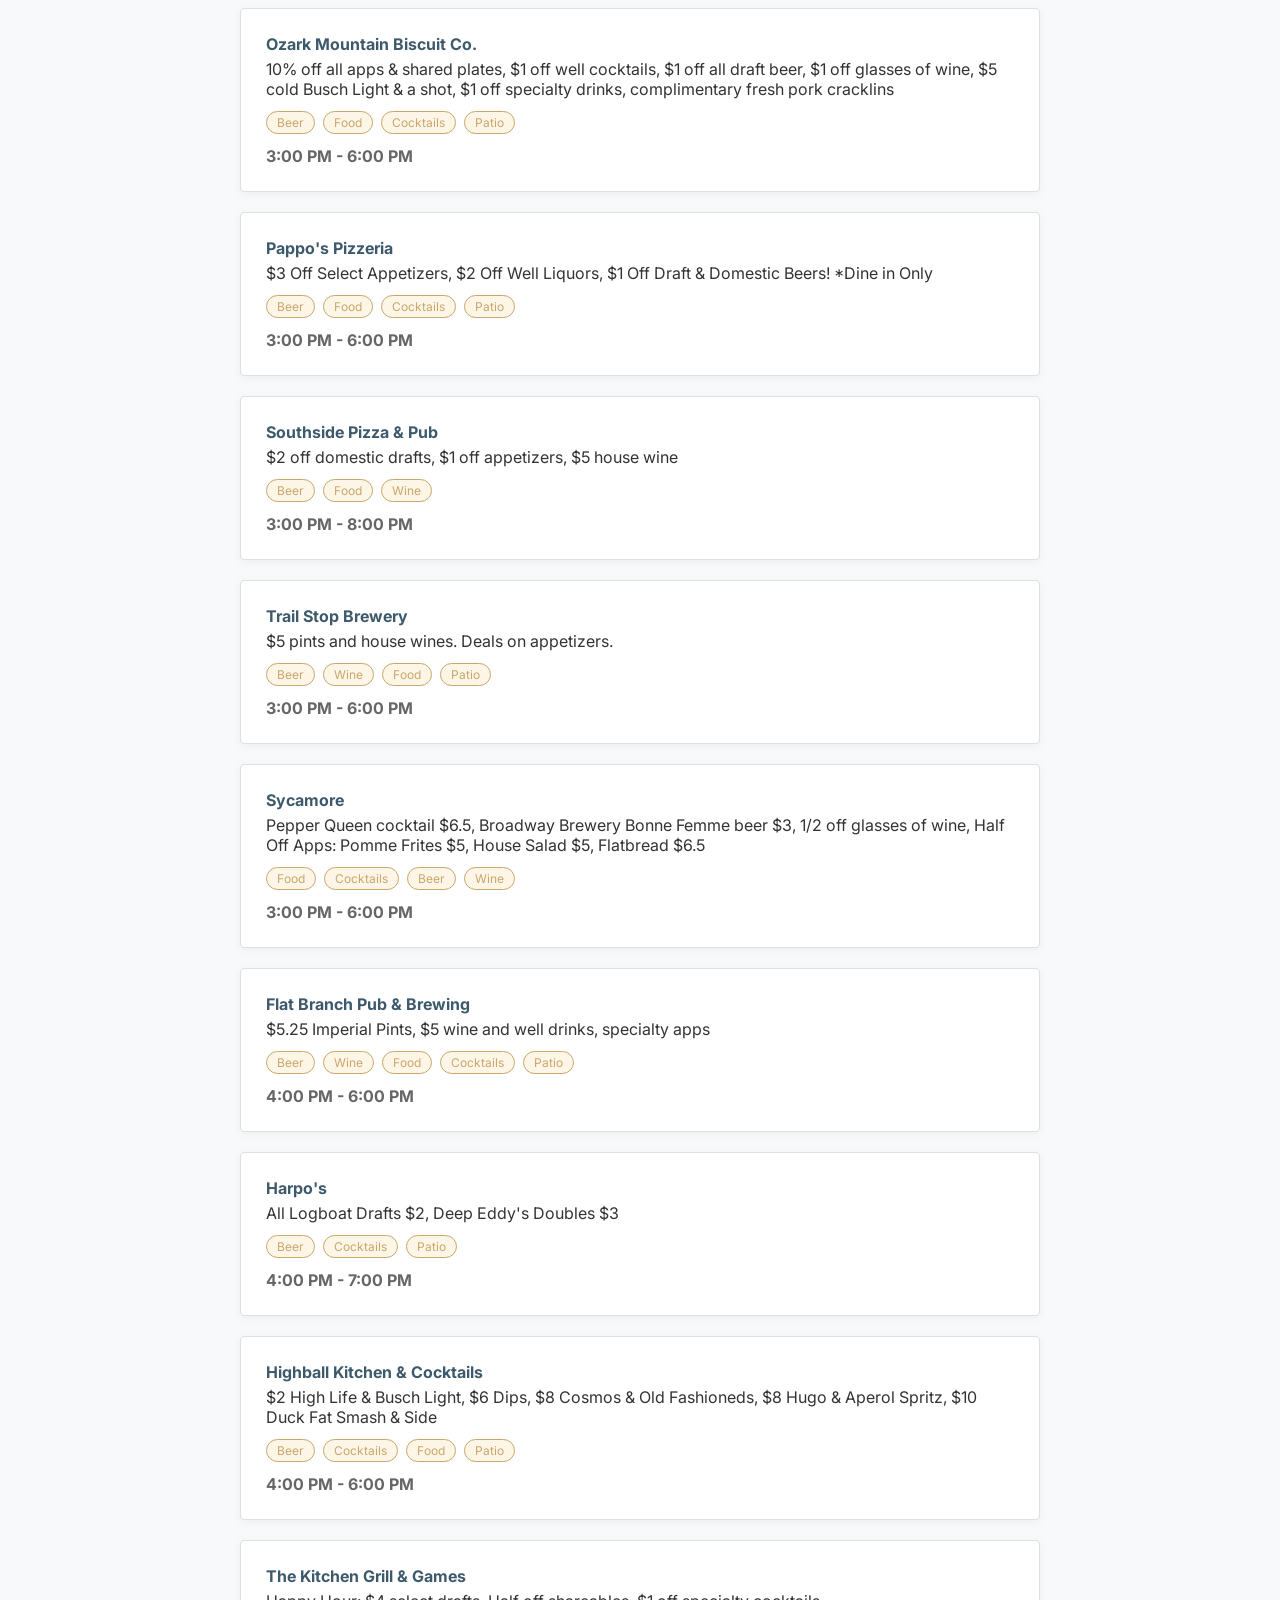
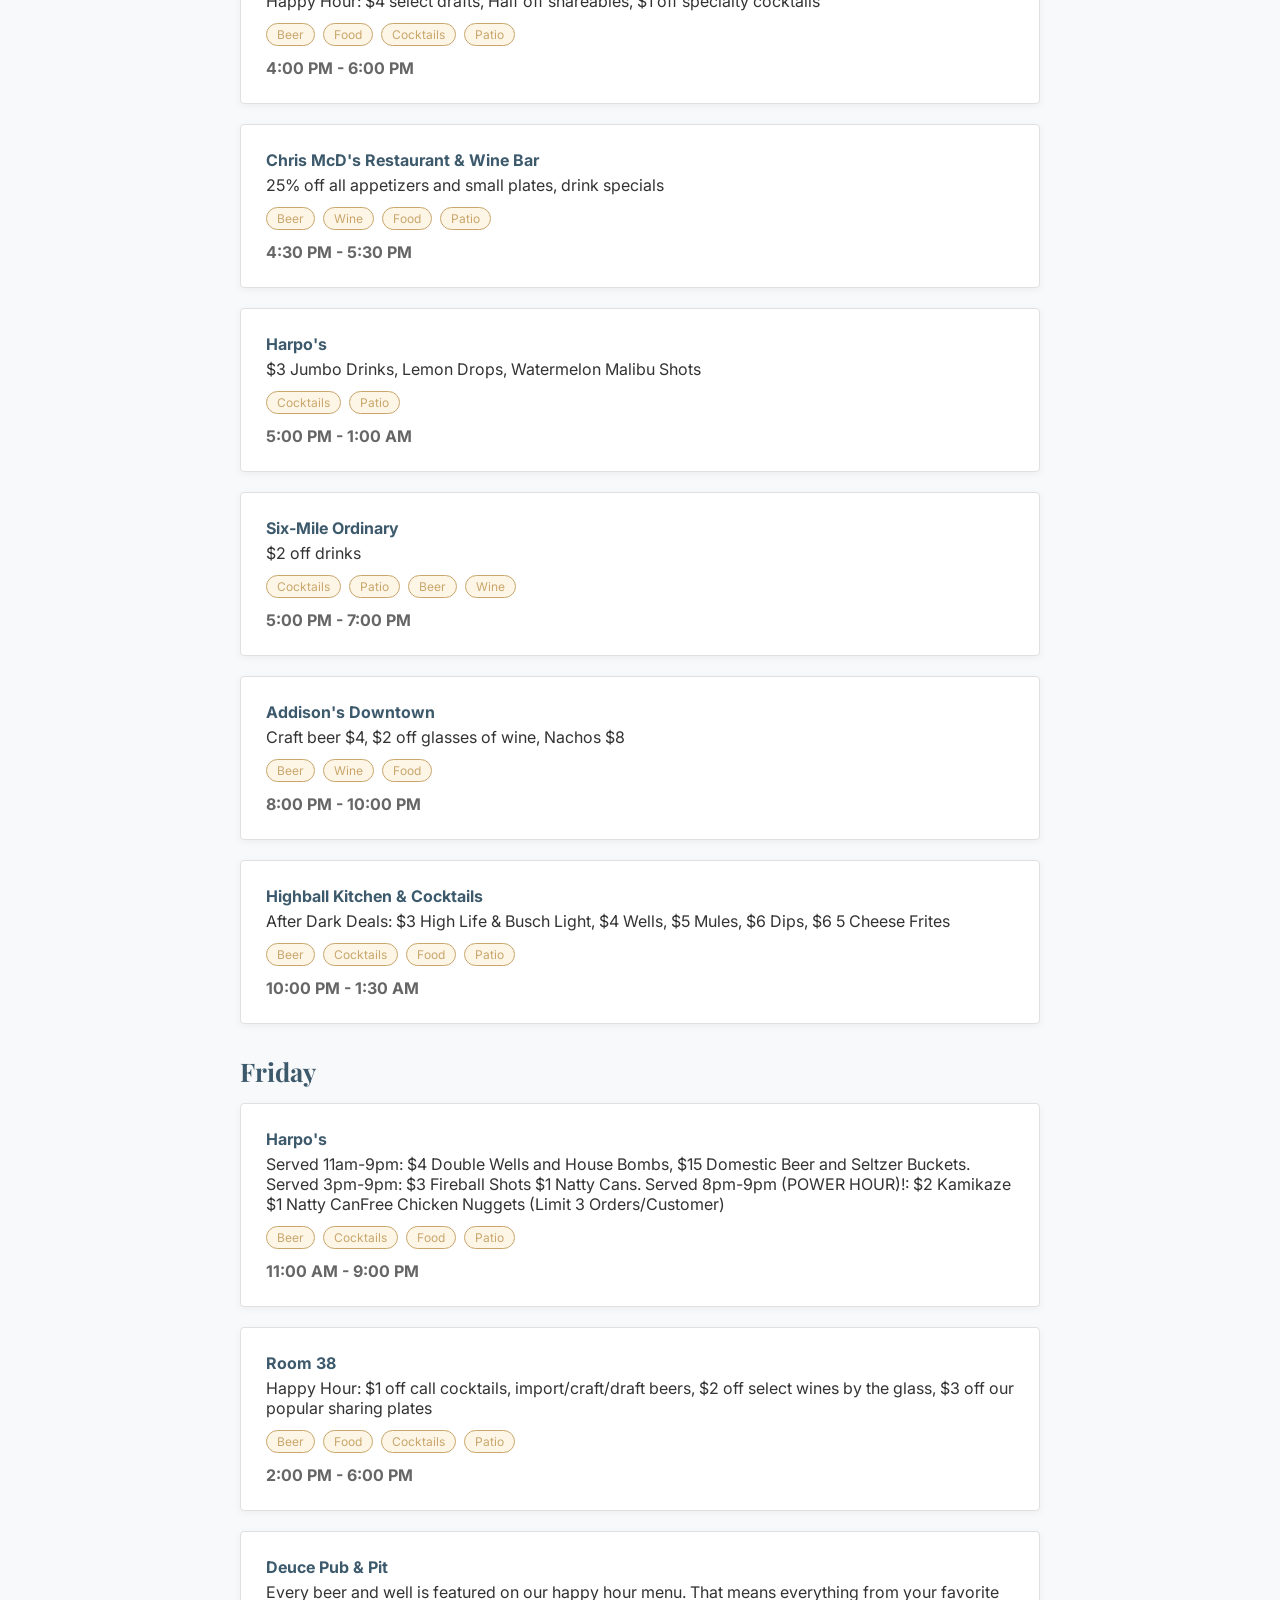
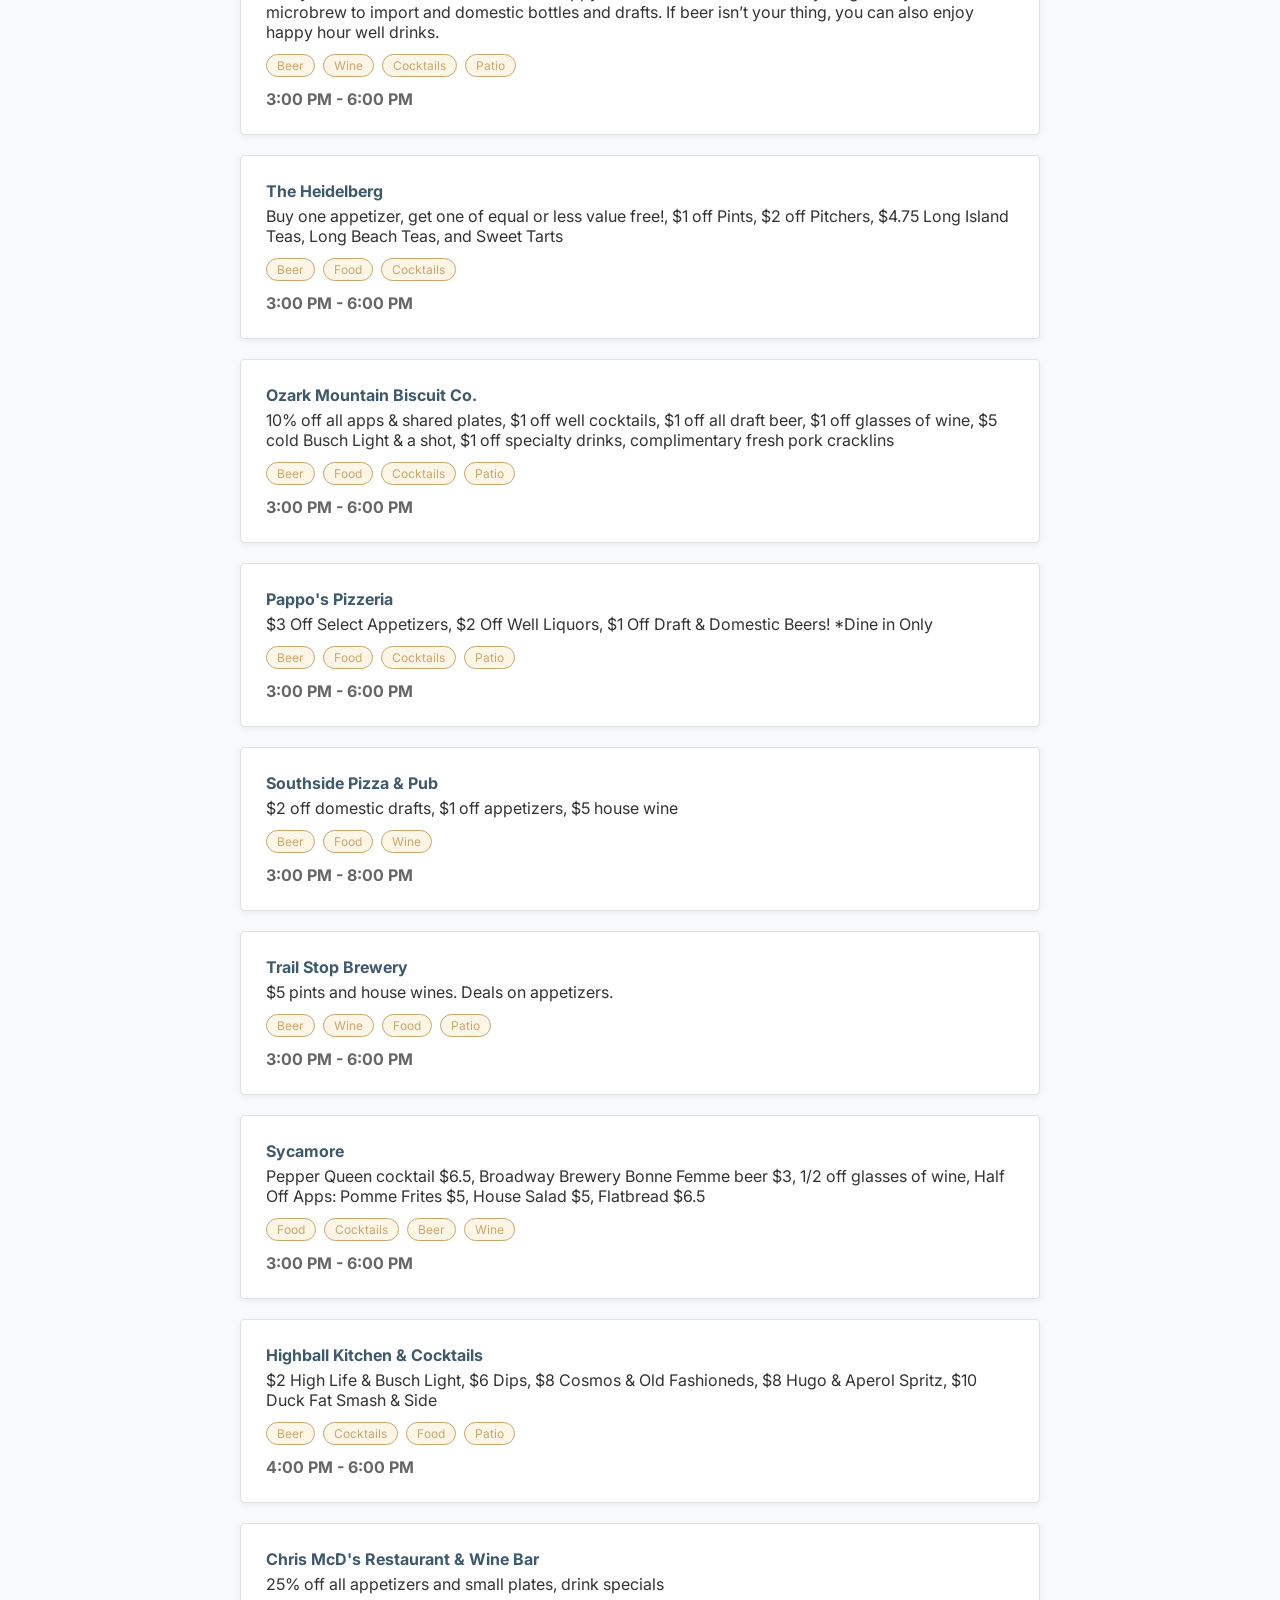
==== commit 16cdfc85: "Update index.html" ====
--- a/savor/index.html
+++ b/savor/index.html
@@ -4,7 +4,7 @@
     <meta charset="UTF-8">
     <meta name="viewport" content="width=device-width, initial-scale=1.0">
     <title>Savor Columbia | Happy Hour Finder</title>
-    <link href="https://fonts.googleapis.com/css2?family=Playfair+Display:wght@700&family=Inter:wght@400;600&display=swap" rel="stylesheet">
+    <link href="https://fonts.googleapis.com/css2?family=Playfair+Display:wght@700&family=Inter:wght@400;800&display=swap" rel="stylesheet">
     <link rel="stylesheet" href="style.css">
     <link rel="icon" type="image/png" href="../favicon.png">
 </head>
@@ -46,7 +46,7 @@
                 <button id="view-by-bar" class="toggle-btn">By Establishment (A-Z)</button>
             </div>
 
-            <div id="day-nav-container" class="filter-container" style="display: none;">
+            <div id="day-nav-container" class="filter-container">
                 <button class="day-nav-btn" onclick="scrollToDay('Monday')">Mon</button>
                 <button class="day-nav-btn" onclick="scrollToDay('Tuesday')">Tue</button>
                 <button class="day-nav-btn" onclick="scrollToDay('Wednesday')">Wed</button>
@@ -62,7 +62,7 @@
 
     <footer>
         <p id="update-date">Deals last verified: --</p>
-        <p class="disclaimer">Note: Deals are subject to change and are not guaranteed. Please verify with the venue upon arrival.</p>
+        <p class="disclaimer">Note: Deals are subject to change and are not guaranteed. Please verify with venue.</p>
     </footer>
 
     <script src="script.js"></script>
--- a/savor/style.css
+++ b/savor/style.css
@@ -19,26 +19,63 @@
 
 main { max-width: 800px; margin: 0 auto; padding: 20px; }
 
-/* LAYOUT FIXES */
-#controls-container { margin-bottom: 30px; text-align: center; }
-#directory-search { width: 100%; padding: 14px; border: 1px solid #ccc; border-radius: 4px; box-sizing: border-box; margin-bottom: 15px; }
+/* REPLICATING YOUR MAIN PAGE LAYOUT CLASSES */
+.filter-container, .directory-controls { 
+    display: flex; 
+    flex-wrap: wrap; 
+    gap: 8px; 
+    justify-content: center; 
+    margin: 20px 0; 
+}
 
-.tag-filters, #day-nav-container, .view-toggle { display: flex; flex-wrap: wrap; gap: 8px; justify-content: center; margin-bottom: 20px; }
+.search-container { margin: 20px 0; }
+#directory-search { 
+    width: 100%; 
+    padding: 14px; 
+    border: 1px solid #ccc; 
+    border-radius: 4px; 
+    font-size: 1rem;
+    box-sizing: border-box;
+}
 
-button { background: white; border: 1px solid #ccc; padding: 8px 14px; border-radius: 4px; cursor: pointer; color: var(--savor-blue); font-weight: 600; }
-button.active { background: var(--savor-blue) !important; color: white !important; }
+/* SAVOR BRANDED BUTTONS */
+button, .filter-btn, .toggle-btn, .day-nav-btn { 
+    background: white; 
+    border: 1px solid #ccc; 
+    padding: 8px 14px; 
+    border-radius: 4px; 
+    cursor: pointer; 
+    color: var(--savor-blue); 
+    font-weight: 600; 
+}
 
-/* CARDS & TAGS */
-.deal-card, .directory-card { background: white; border: 1px solid #e0e0e0; padding: 25px; margin-bottom: 20px; border-radius: 4px; box-shadow: 0 2px 8px rgba(0,0,0,0.05); }
+button.active, .filter-btn.active, .toggle-btn.active { 
+    background: var(--savor-blue) !important; 
+    color: white !important; 
+}
 
+/* CARD STYLING */
+.deal-card, .directory-card { 
+    background: white; 
+    border: 1px solid #e0e0e0; 
+    padding: 25px; 
+    margin-bottom: 20px; 
+    border-radius: 4px; 
+    box-shadow: 0 2px 8px rgba(0,0,0,0.05); 
+}
+
+/* TAG FIX */
 .tag-container { display: flex; flex-wrap: wrap; gap: 8px; margin: 12px 0; }
-.tag-badge { background: #fdf6e7; color: var(--savor-gold); border: 1px solid var(--savor-gold); padding: 3px 10px; border-radius: 15px; font-size: 0.75rem; text-transform: capitalize; }
+.tag-badge { 
+    background: #fdf6e7; 
+    color: var(--savor-gold); 
+    border: 1px solid var(--savor-gold); 
+    padding: 3px 10px; 
+    border-radius: 15px; 
+    font-size: 0.75rem; 
+    text-transform: capitalize; 
+}
 
-.card-footer { display: flex; justify-content: space-between; align-items: center; margin-top: 20px; padding-top: 15px; border-top: 1px solid #eee; }
-.time-badge { background: var(--savor-blue); color: white; padding: 5px 10px; border-radius: 4px; font-size: 0.85rem; }
-.time-badge.upcoming { background: #f1f3f5; color: var(--savor-blue); border: 1px solid #ddd; }
-
-/* HEADERS GENERATED BY JS */
 .section-title { font-family: 'Playfair Display', serif; color: var(--savor-blue); margin: 40px 0 20px; border-bottom: 1px solid #ddd; padding-bottom: 10px; font-size: 2rem; }
 .day-header { font-family: 'Playfair Display', serif; color: var(--savor-blue); margin: 30px 0 15px; font-size: 1.6rem; }
 
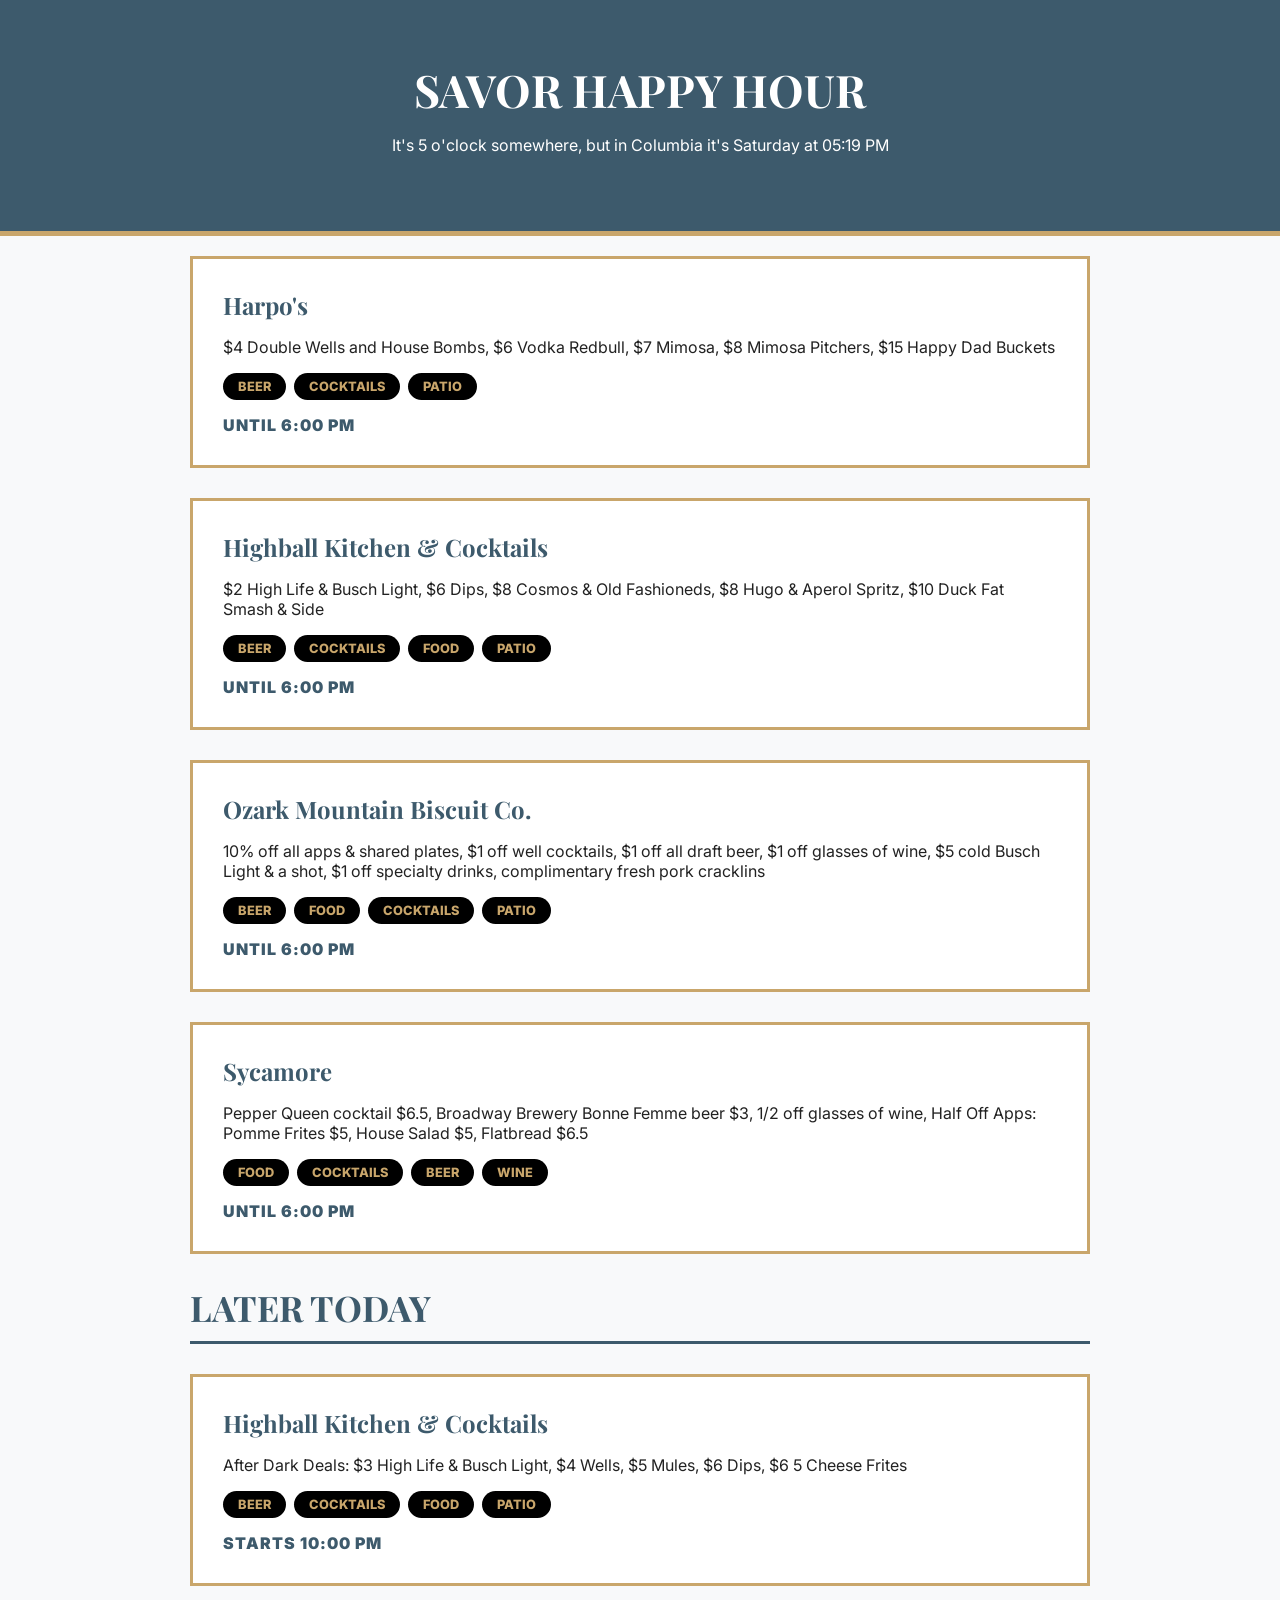
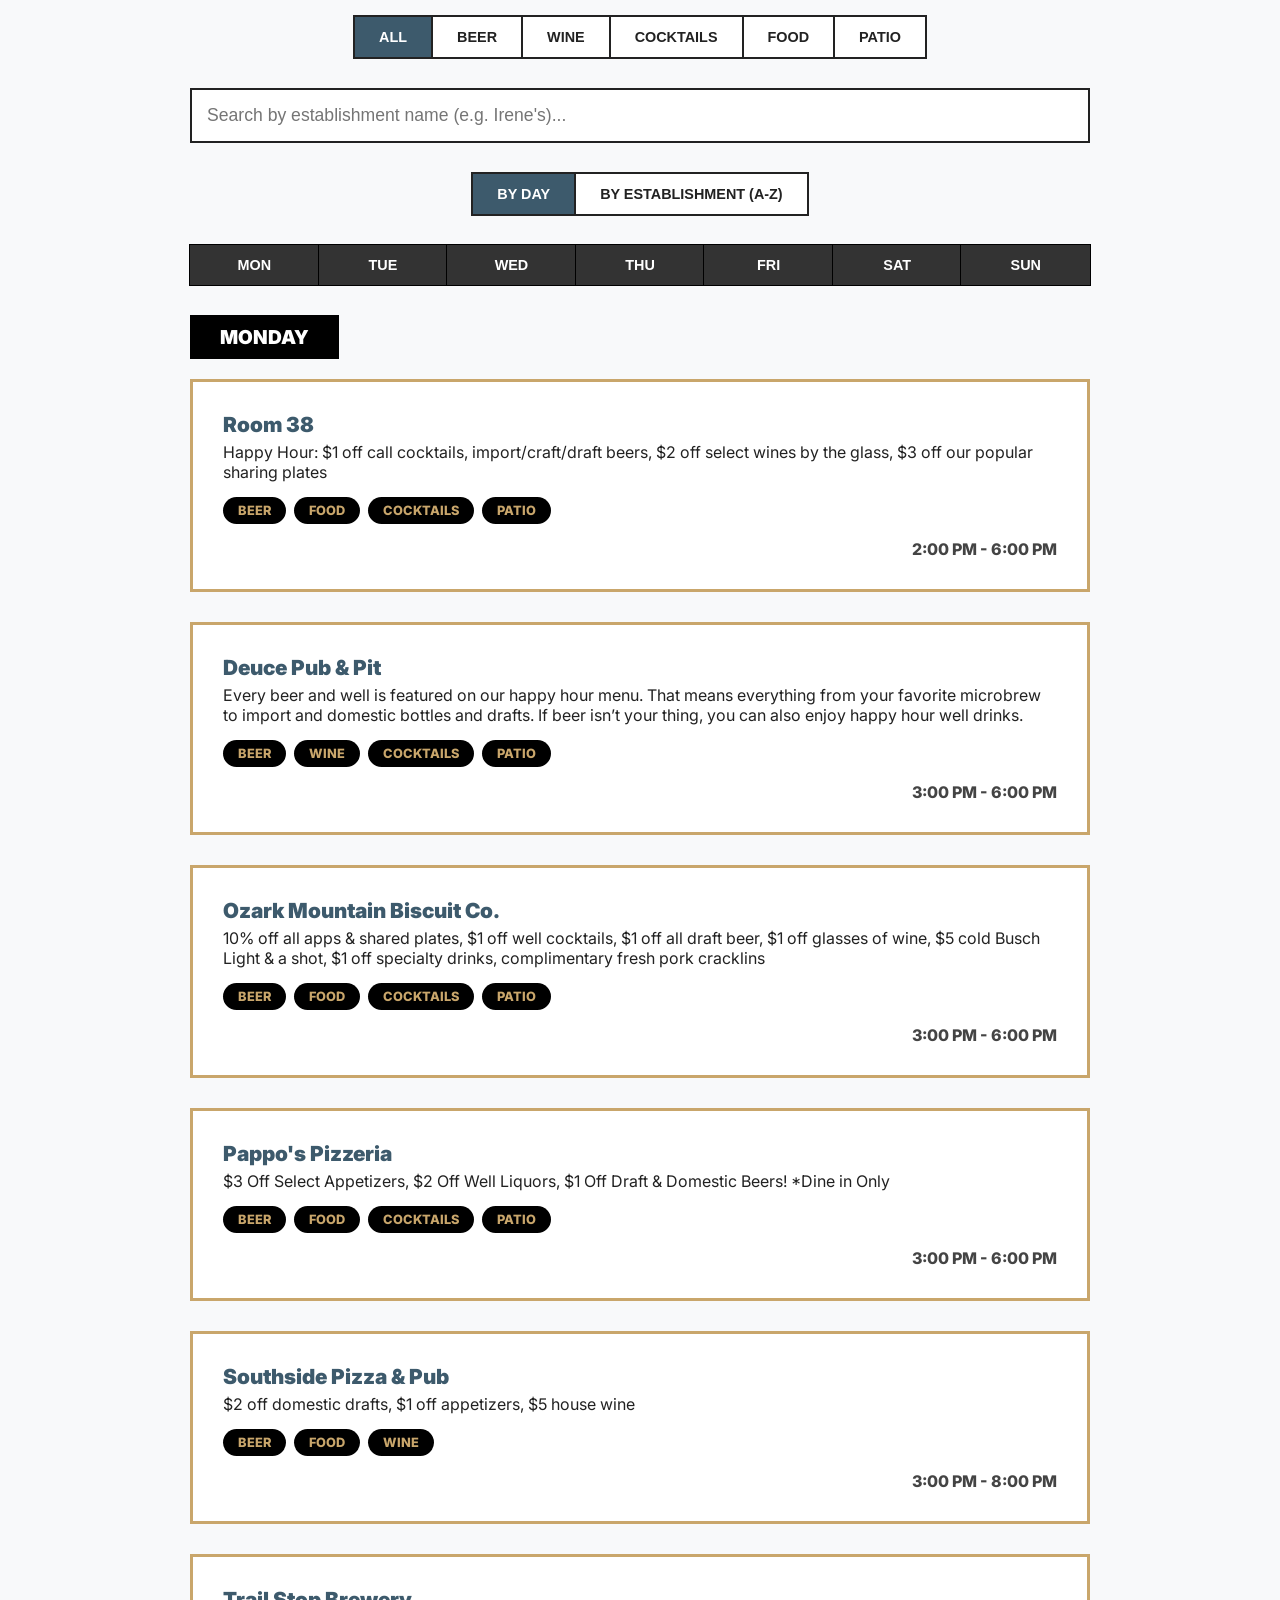
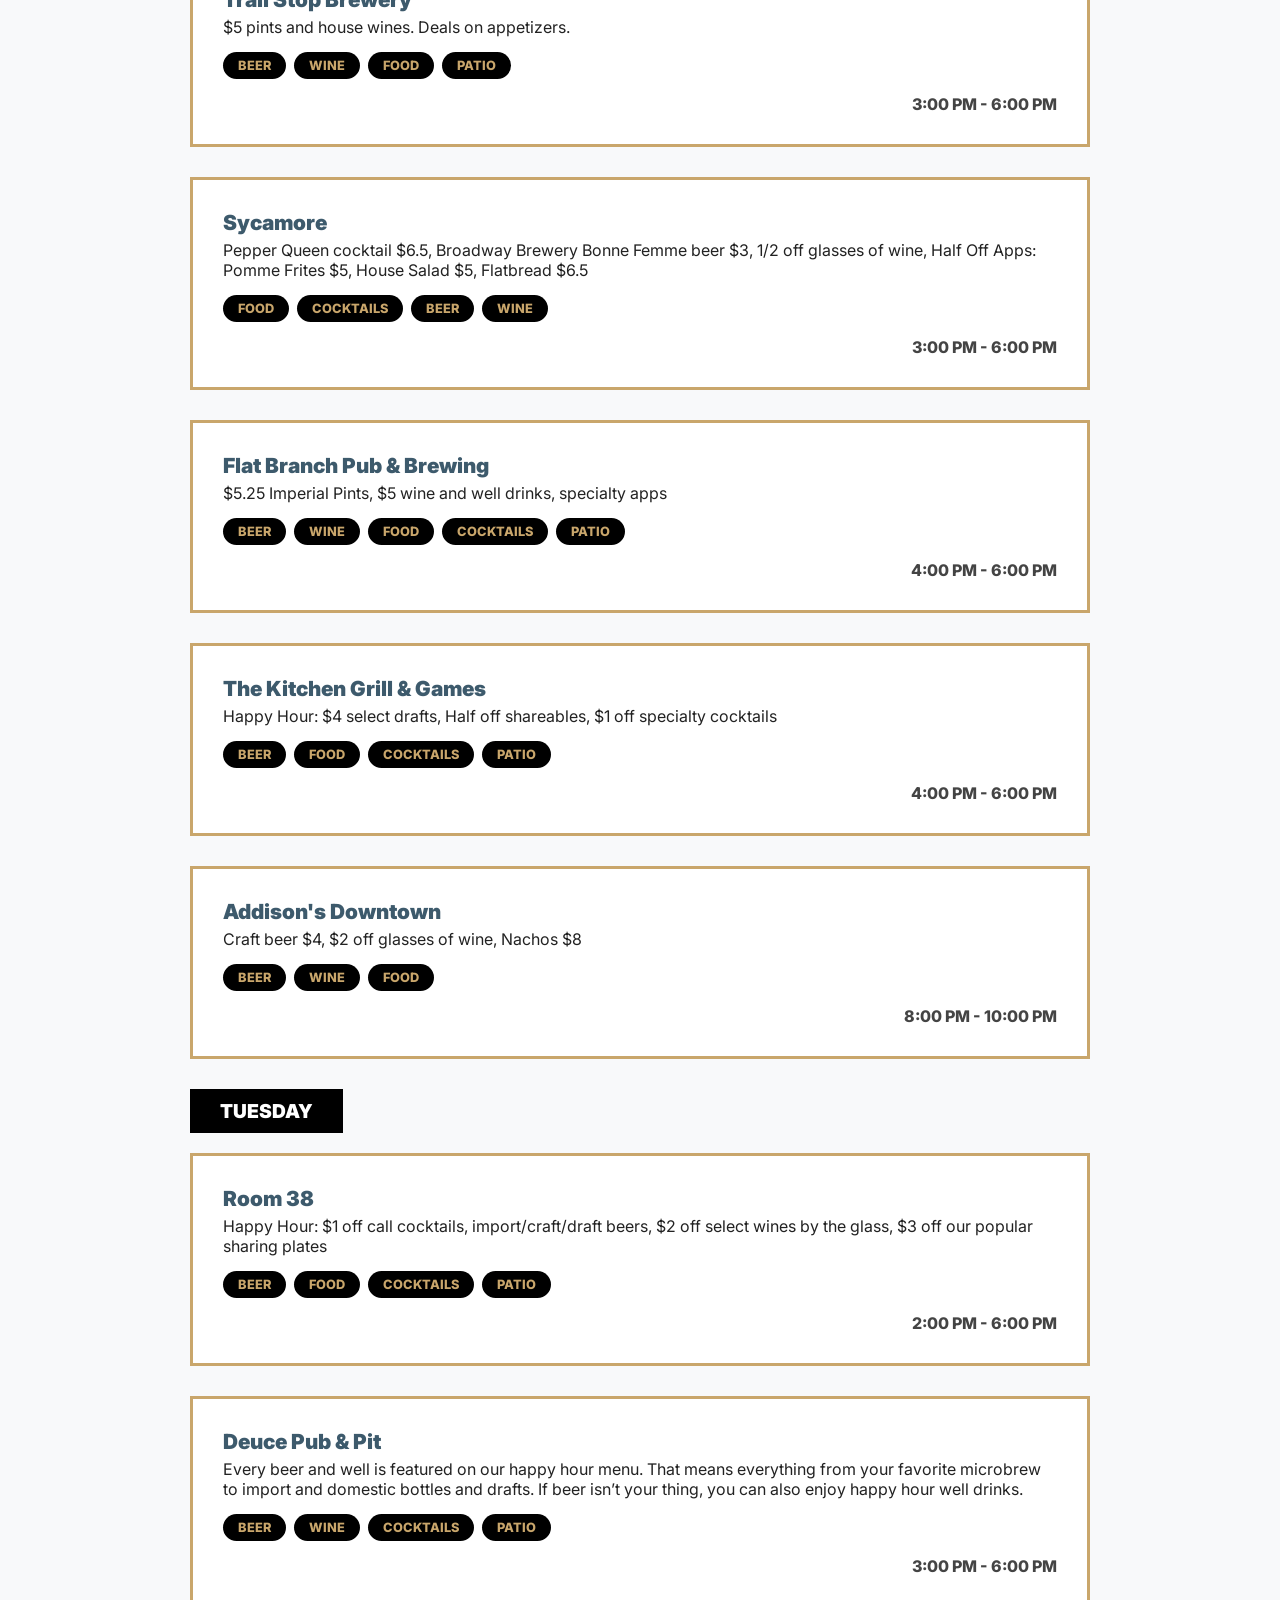
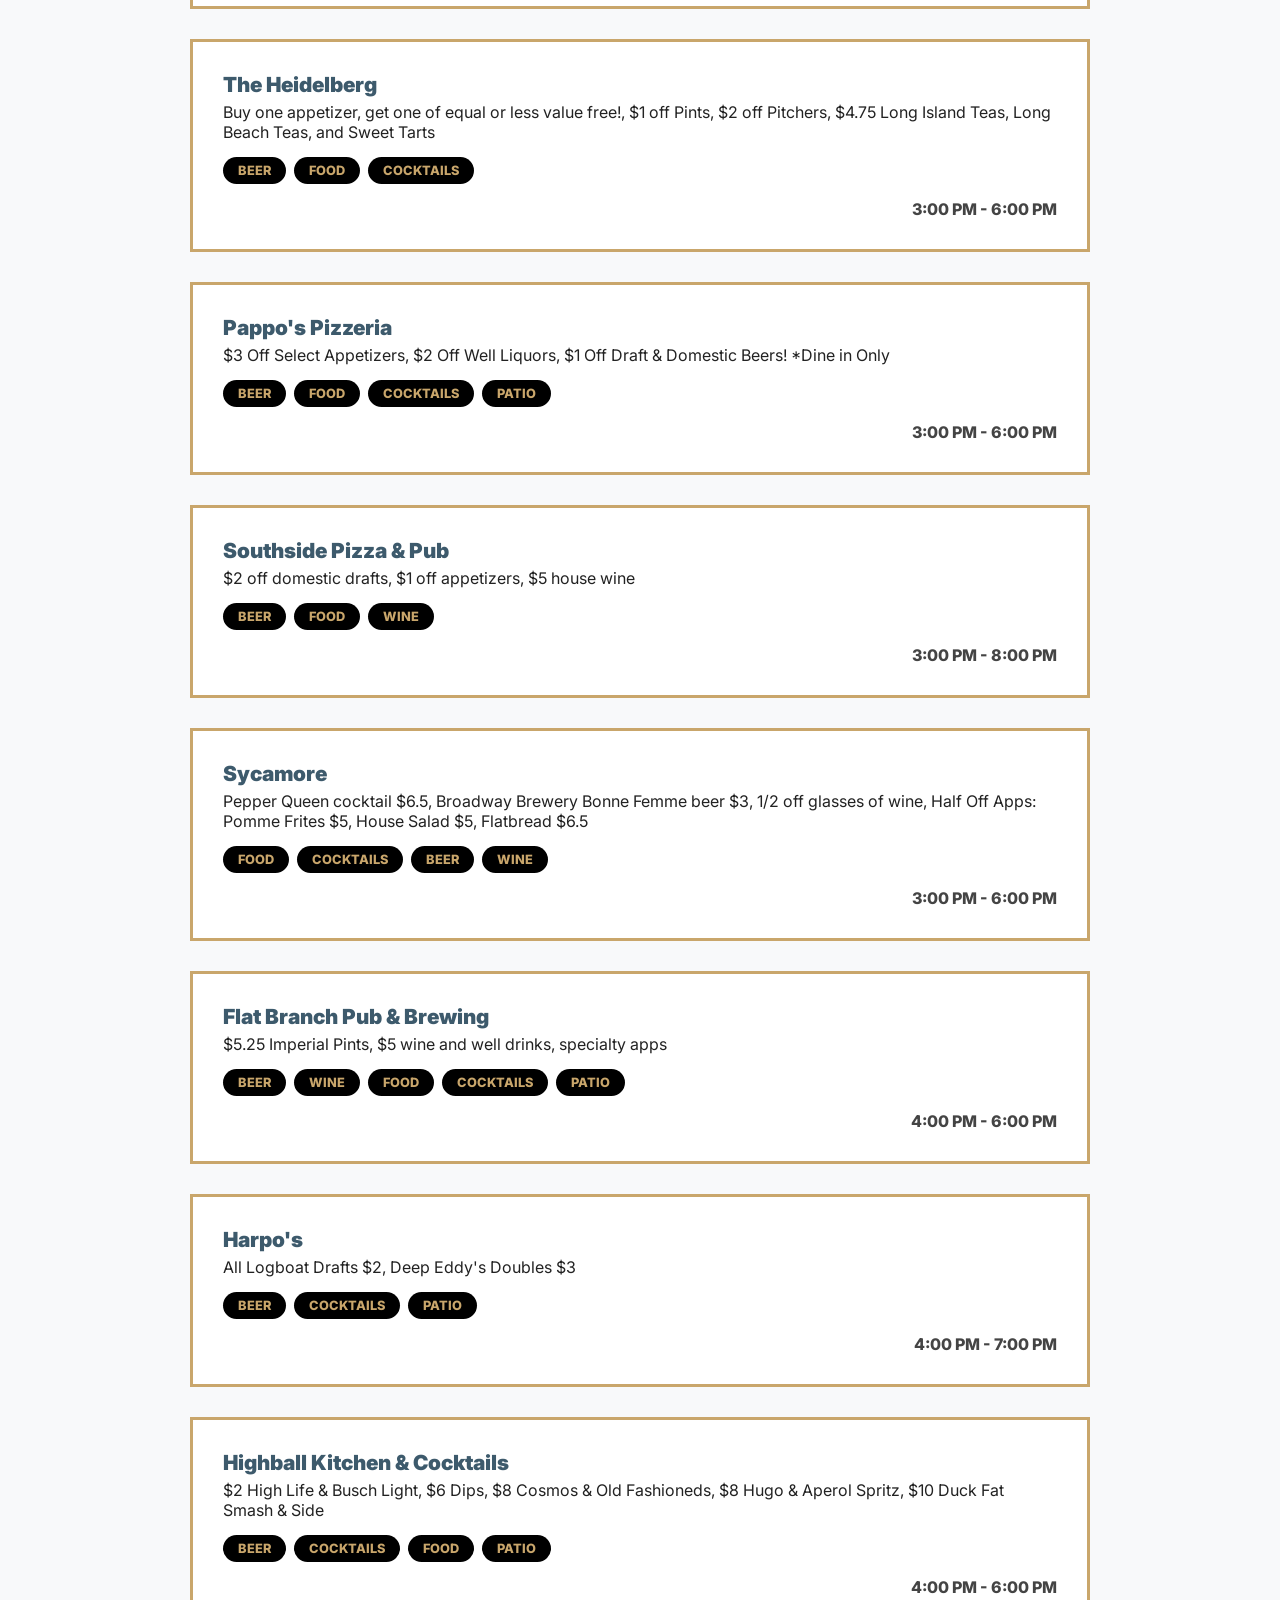
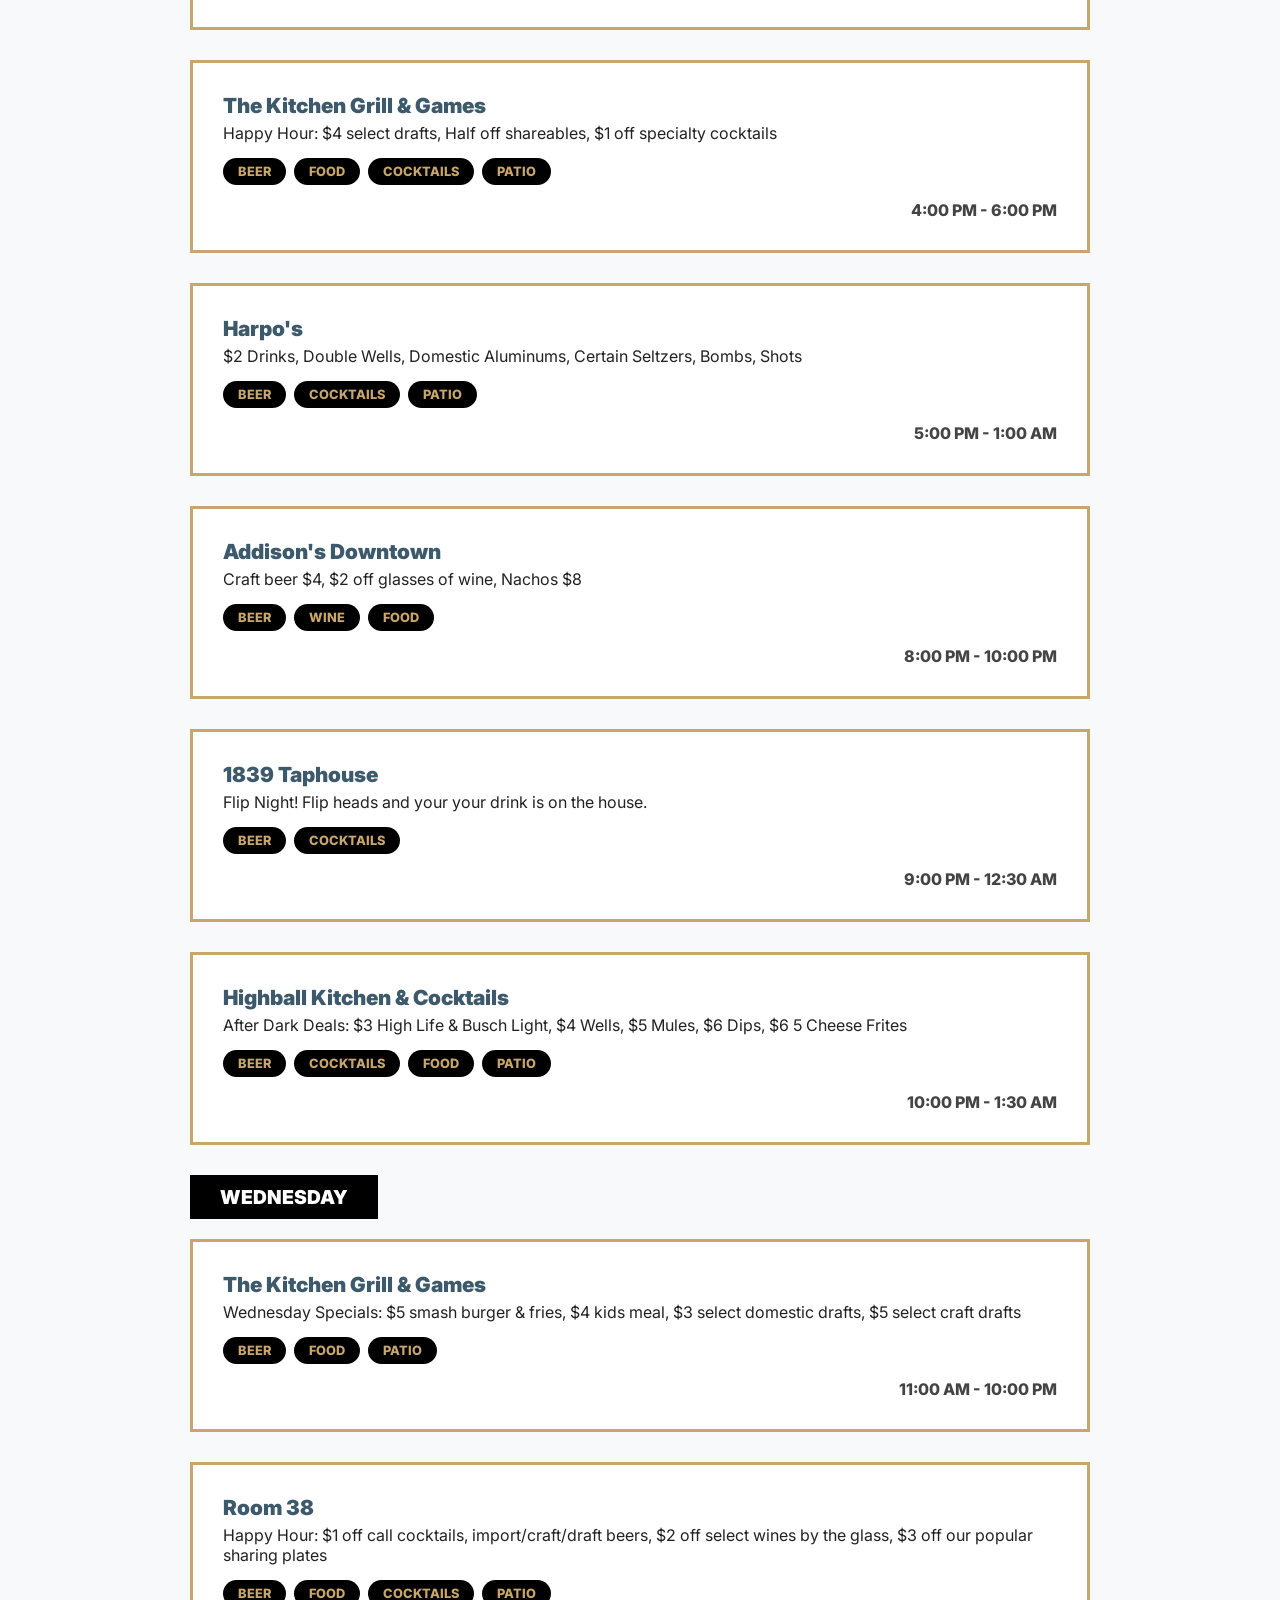
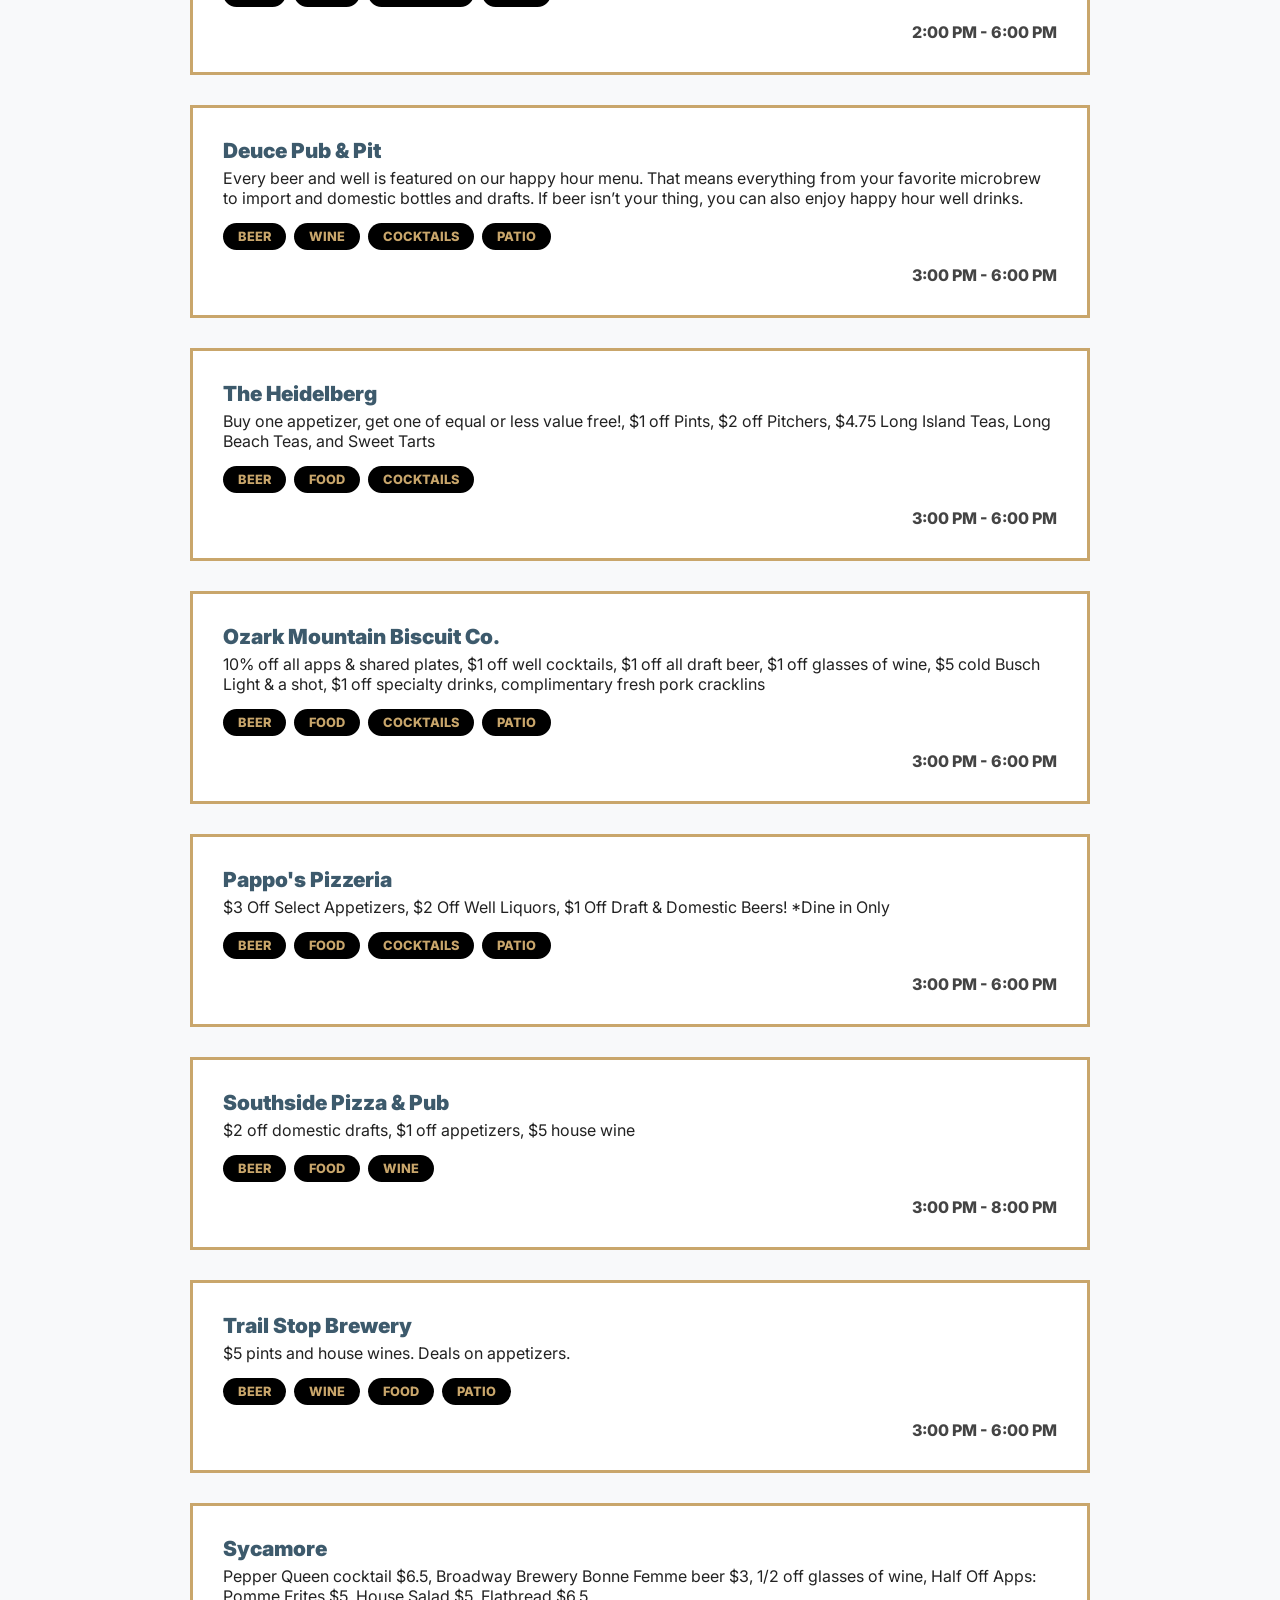
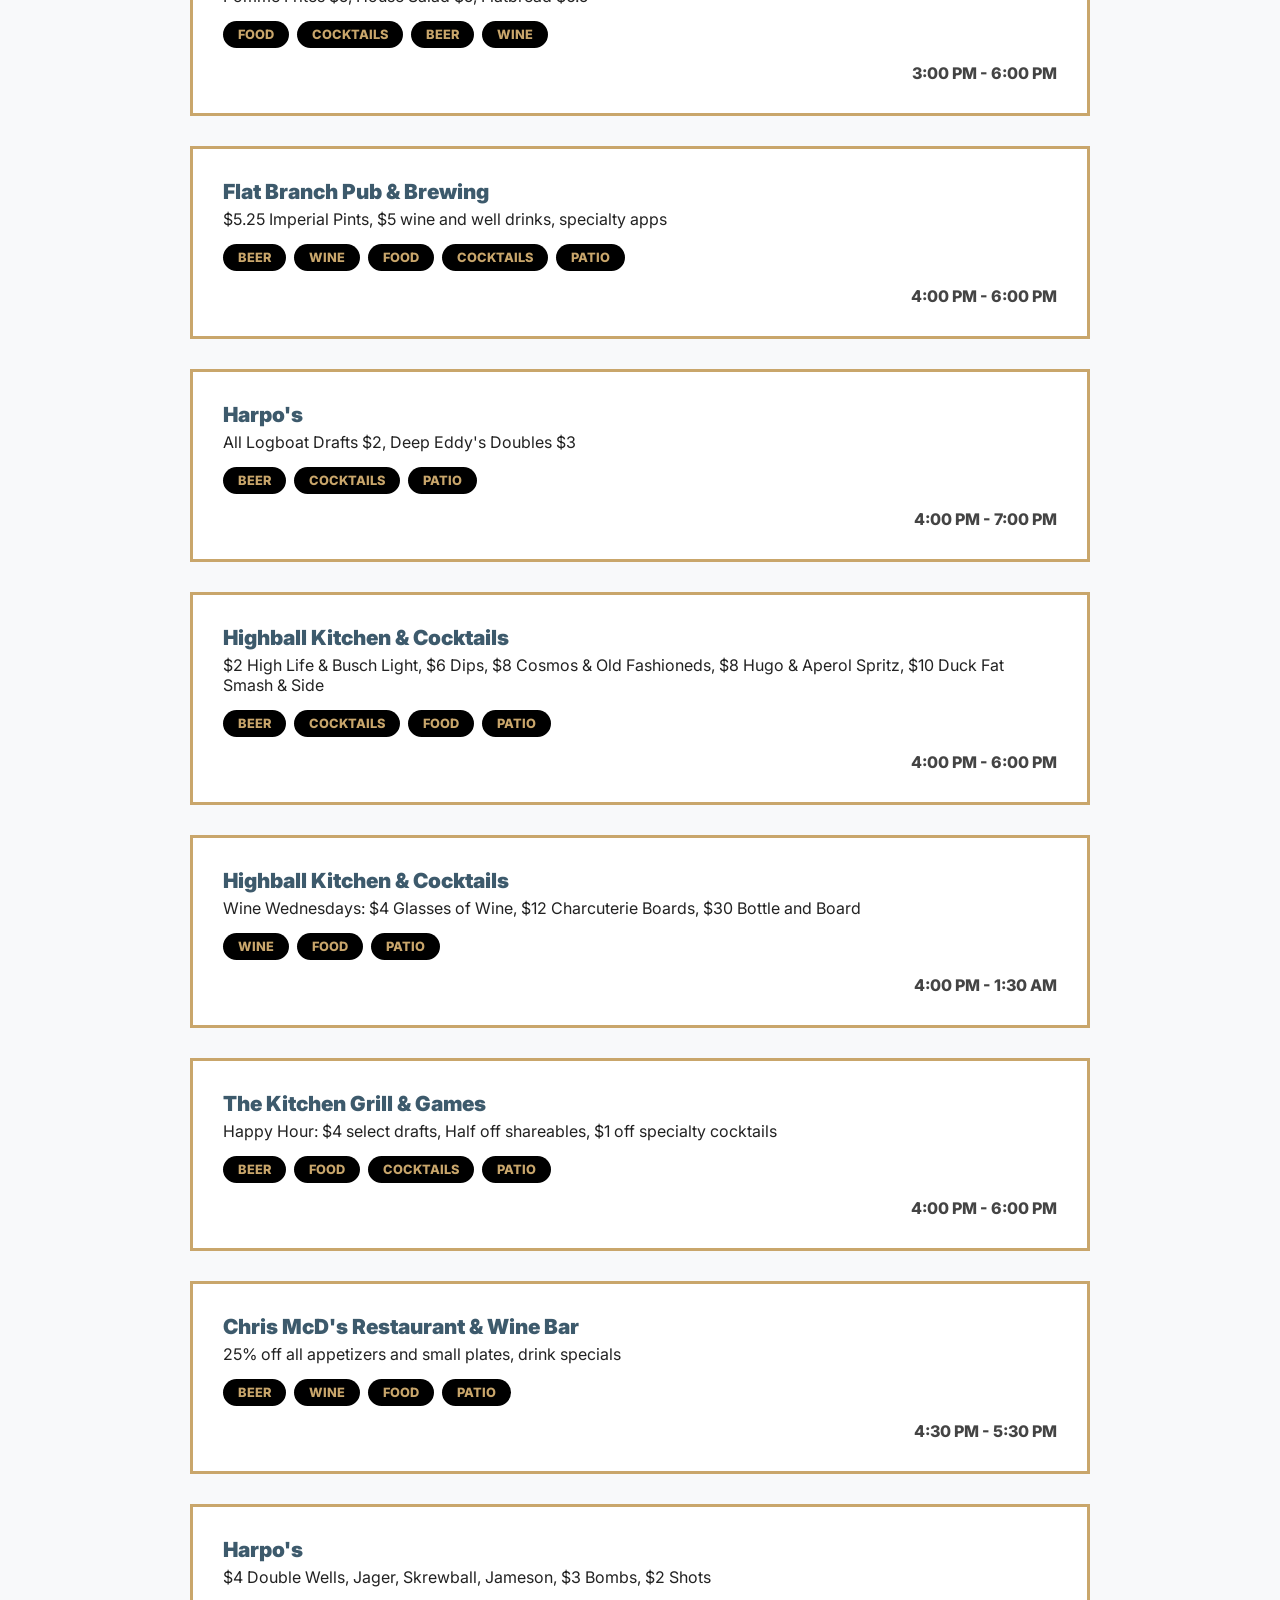
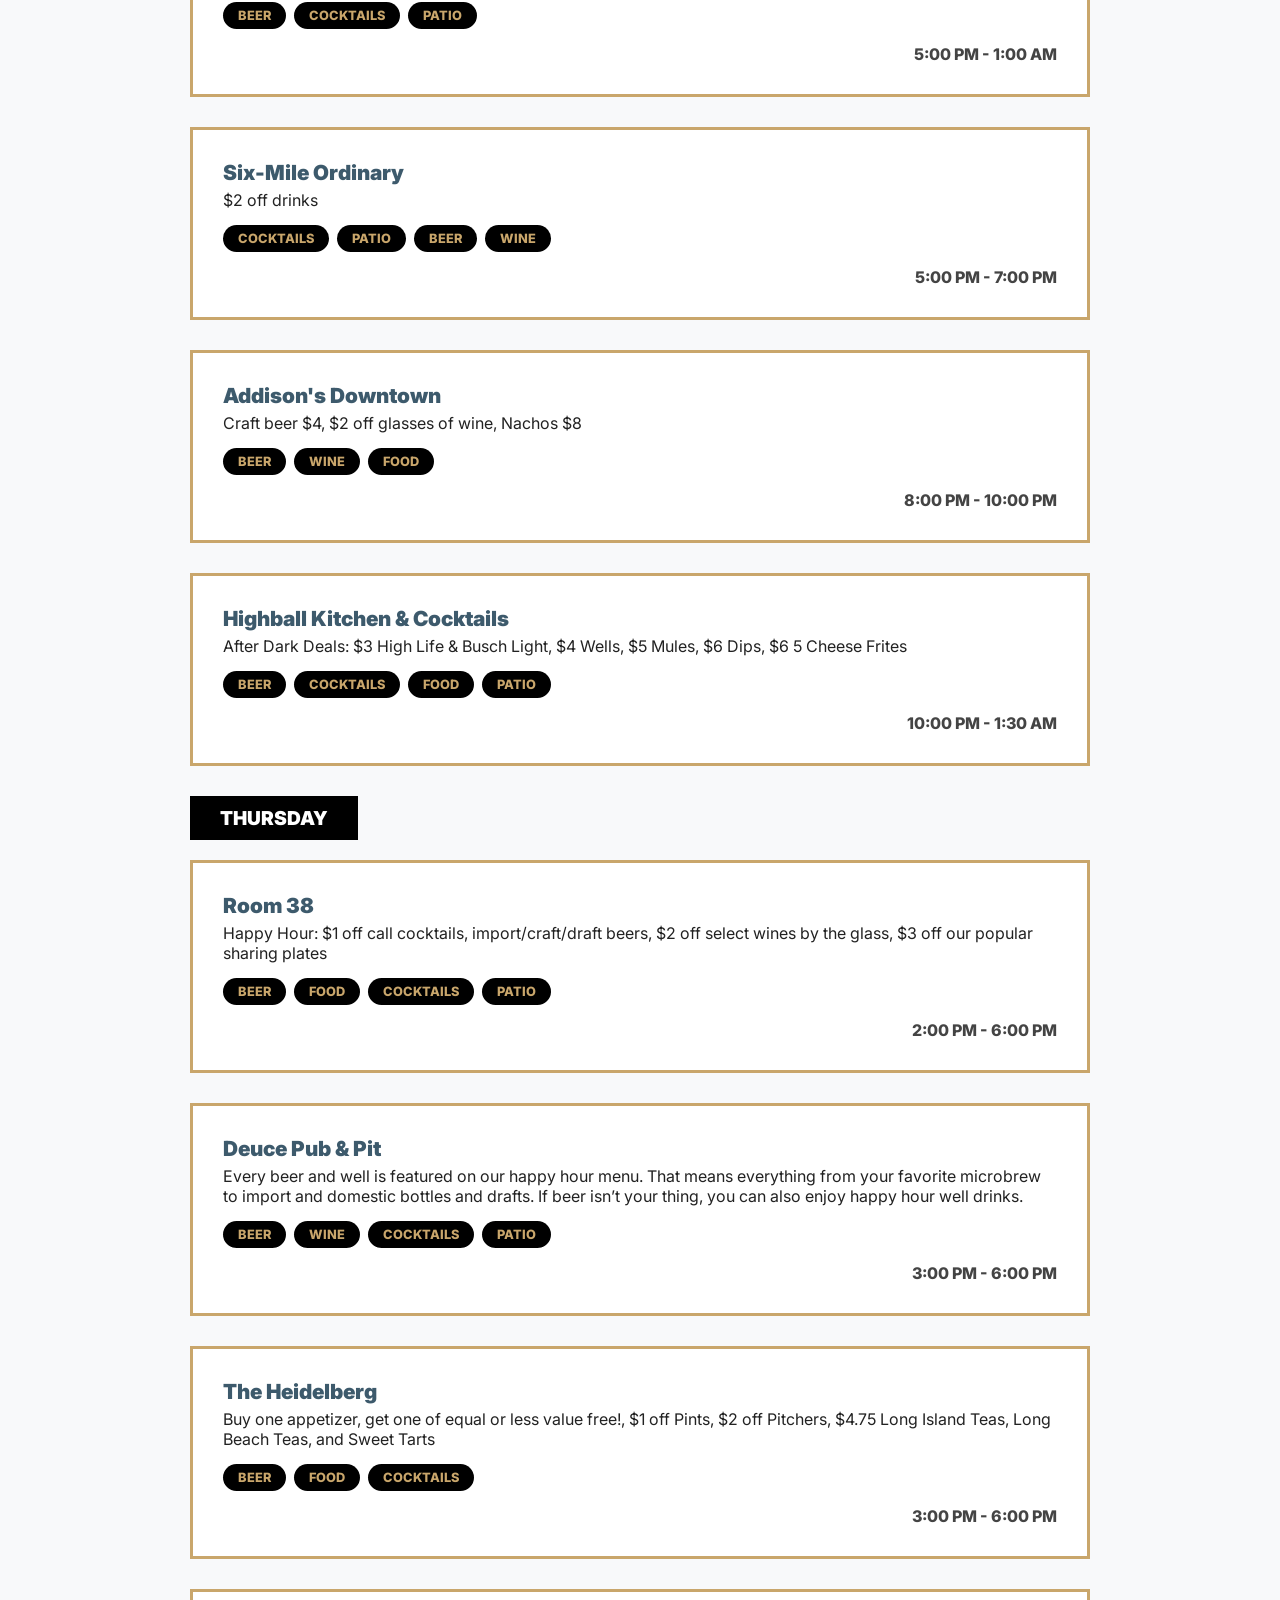
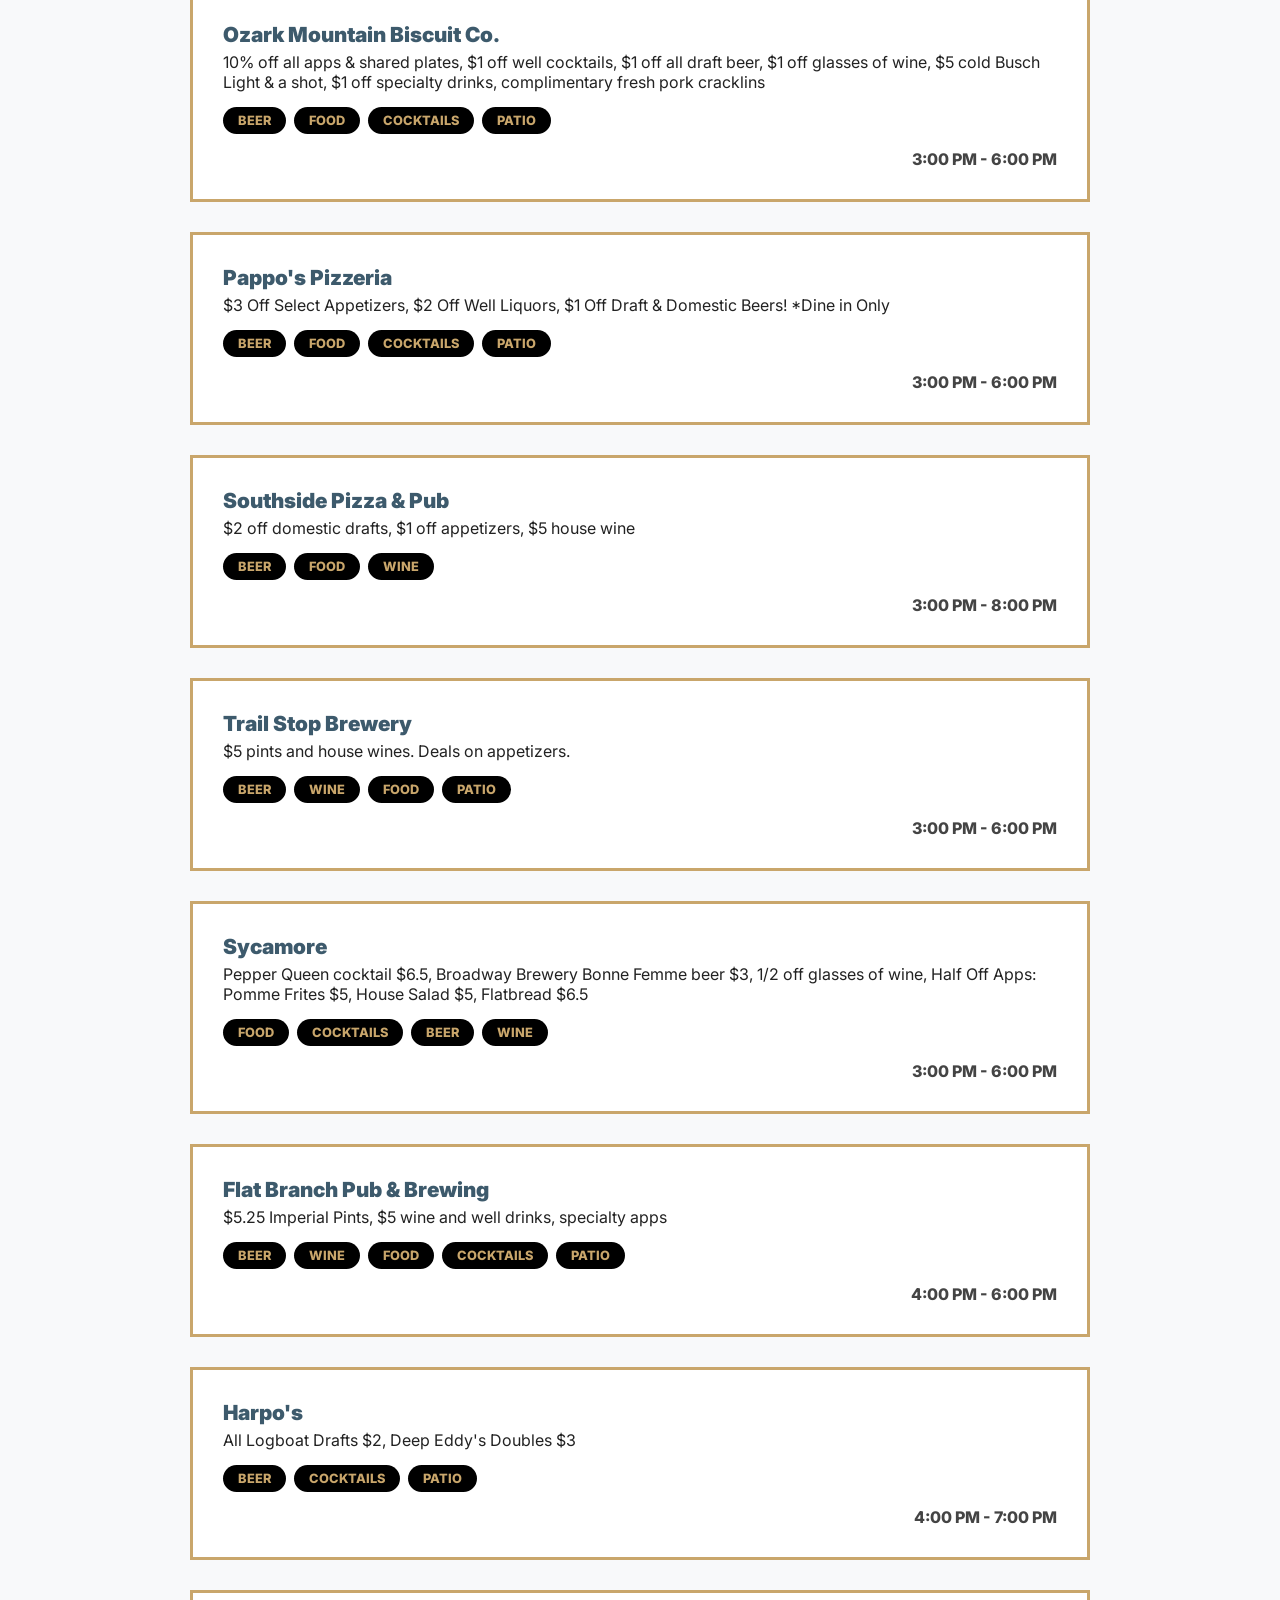
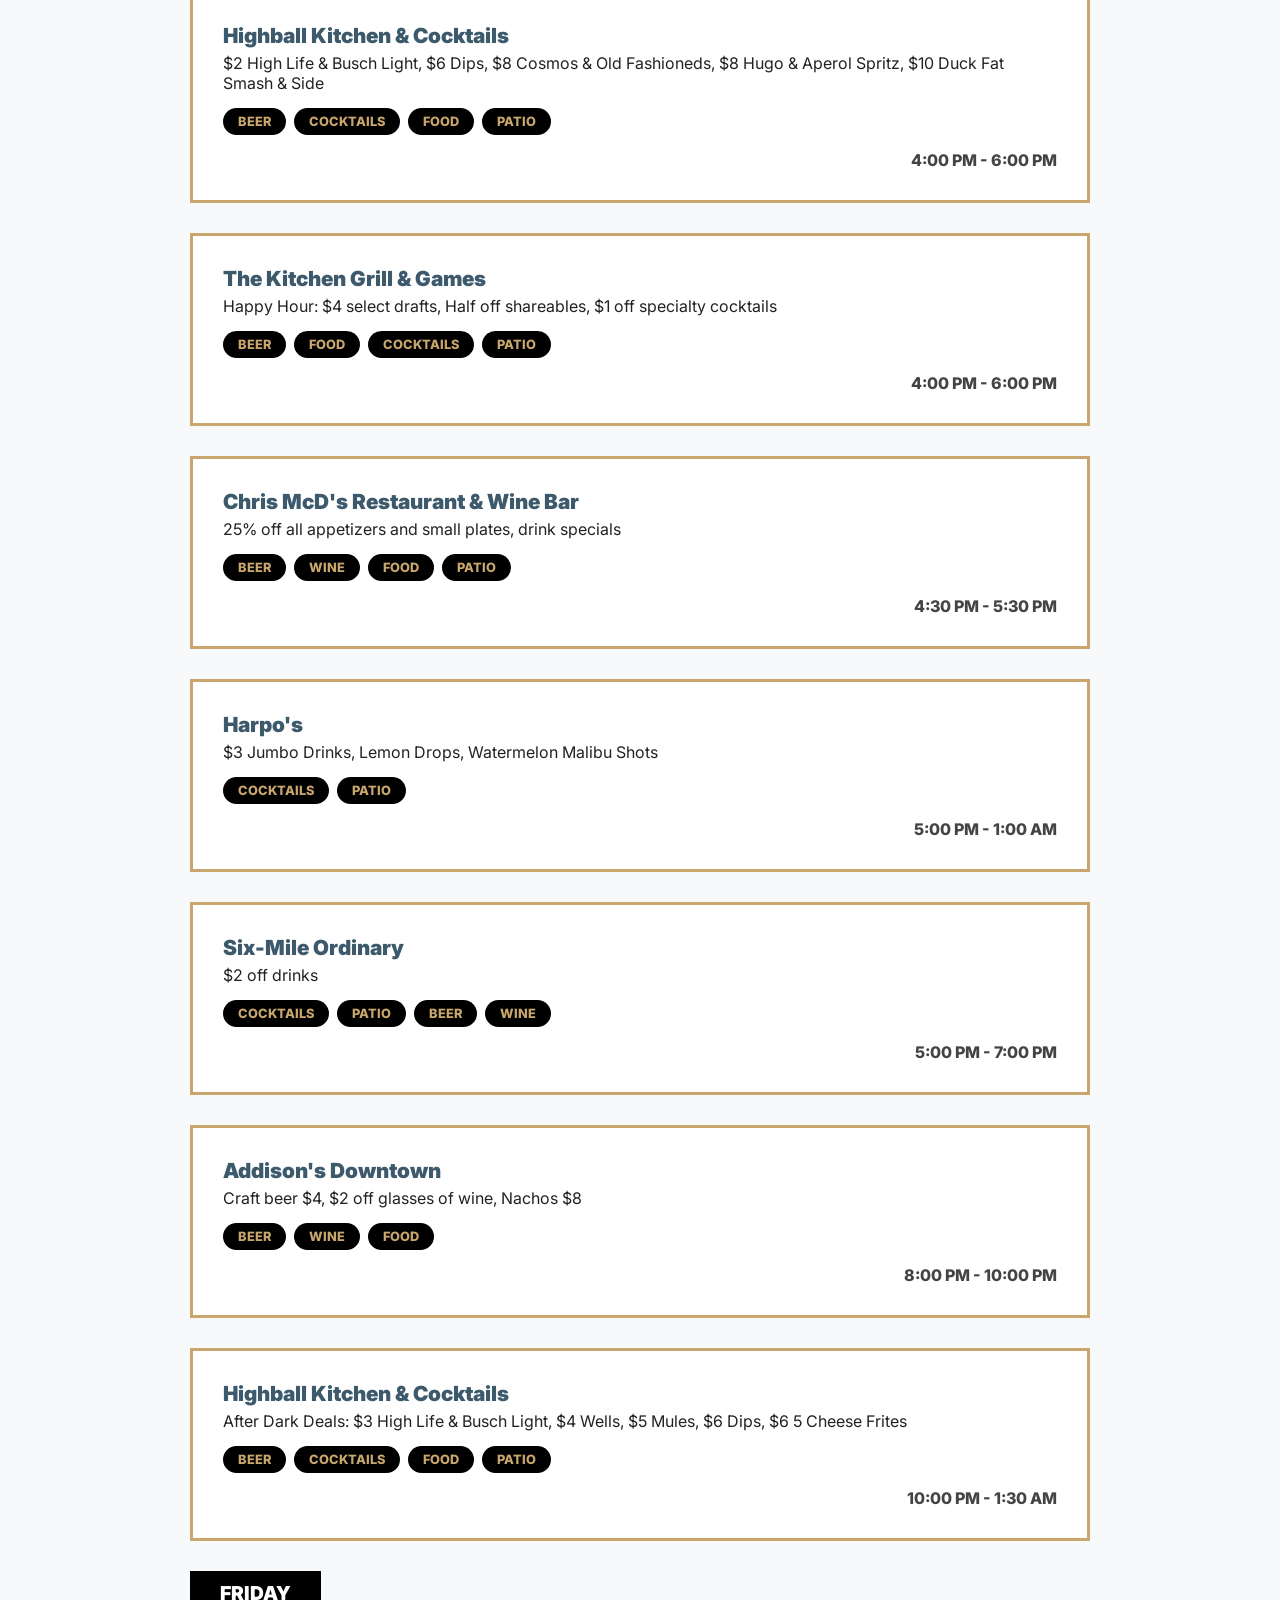
==== commit 41a6abf0: "Update index.html" ====
--- a/savor/index.html
+++ b/savor/index.html
@@ -6,7 +6,6 @@
     <title>Savor Columbia | Happy Hour Finder</title>
     <link href="https://fonts.googleapis.com/css2?family=Playfair+Display:wght@700&family=Inter:wght@400;800&display=swap" rel="stylesheet">
     <link rel="stylesheet" href="style.css">
-    <link rel="icon" type="image/png" href="../favicon.png">
 </head>
 <body>
 
@@ -16,14 +15,8 @@
     </header>
 
     <main>
-        <section id="active-section">
-            <h2 class="section-title">Happening Now</h2>
-            <div id="happy-hour-list"></div>
-        </section>
-
-        <section id="upcoming-section">
-            <div id="upcoming-list"></div>
-        </section>
+        <div id="happy-hour-list"></div>
+        <div id="upcoming-list"></div>
 
         <div class="filter-container">
             <button class="filter-btn active" data-tag="all">All</button>
@@ -35,8 +28,6 @@
         </div>
 
         <section id="directory-section">
-            <h2 class="section-title">Weekly Directory</h2>
-            
             <div class="search-container">
                 <input type="text" id="directory-search" placeholder="Search by establishment name (e.g. Irene's)...">
             </div>
@@ -62,7 +53,7 @@
 
     <footer>
         <p id="update-date">Deals last verified: --</p>
-        <p class="disclaimer">Note: Deals are subject to change and are not guaranteed. Please verify with venue.</p>
+        <p class="disclaimer">Note: Deals are subject to change and are not guaranteed.</p>
     </footer>
 
     <script src="script.js"></script>
--- a/savor/style.css
+++ b/savor/style.css
@@ -4,7 +4,7 @@
     --savor-bg: #f8f9fa;
 }
 
-body { background: var(--savor-bg); color: #333; font-family: 'Inter', sans-serif; margin: 0; padding: 0; }
+body { background: var(--savor-bg); color: #222; font-family: 'Inter', sans-serif; margin: 0; padding: 0; }
 
 header { 
     background: var(--savor-blue); 
@@ -14,71 +14,93 @@
     border-bottom: 5px solid var(--savor-gold);
 }
 
-header h1 { font-family: 'Playfair Display', serif; margin: 0; font-size: 2.8rem; }
-#current-time { margin-top: 10px; opacity: 0.9; }
+header h1 { font-family: 'Playfair Display', serif; margin: 0; font-size: 2.8rem; text-transform: uppercase; }
 
-main { max-width: 800px; margin: 0 auto; padding: 20px; }
+main { max-width: 900px; margin: 0 auto; padding: 20px; }
 
-/* REPLICATING YOUR MAIN PAGE LAYOUT CLASSES */
+/* BLOCKY BUTTONS - FORCE SYNC WITH MAIN SITE */
 .filter-container, .directory-controls { 
     display: flex; 
     flex-wrap: wrap; 
-    gap: 8px; 
+    gap: 0; 
     justify-content: center; 
-    margin: 20px 0; 
+    margin: 30px 0; 
 }
 
-.search-container { margin: 20px 0; }
-#directory-search { 
-    width: 100%; 
-    padding: 14px; 
-    border: 1px solid #ccc; 
-    border-radius: 4px; 
-    font-size: 1rem;
-    box-sizing: border-box;
-}
-
-/* SAVOR BRANDED BUTTONS */
 button, .filter-btn, .toggle-btn, .day-nav-btn { 
     background: white; 
-    border: 1px solid #ccc; 
-    padding: 8px 14px; 
-    border-radius: 4px; 
+    border: 2px solid #222; 
+    padding: 12px 24px; 
+    border-radius: 0 !important; /* Forces blocky look */
     cursor: pointer; 
-    color: var(--savor-blue); 
-    font-weight: 600; 
+    color: #222; 
+    font-weight: 900; 
+    text-transform: uppercase;
+    font-size: 0.9rem;
+    margin: -1px; /* Overlaps borders like a menu */
 }
 
 button.active, .filter-btn.active, .toggle-btn.active { 
     background: var(--savor-blue) !important; 
     color: white !important; 
+    border-color: #222 !important;
 }
 
-/* CARD STYLING */
+.day-nav-btn { background: #333; color: white; border: 1px solid #000; flex: 1; }
+
+/* CARDS */
 .deal-card, .directory-card { 
     background: white; 
-    border: 1px solid #e0e0e0; 
-    padding: 25px; 
-    margin-bottom: 20px; 
-    border-radius: 4px; 
-    box-shadow: 0 2px 8px rgba(0,0,0,0.05); 
+    border: 3px solid var(--savor-gold); 
+    padding: 30px; 
+    margin-bottom: 30px; 
+    border-radius: 0; 
 }
 
-/* TAG FIX */
-.tag-container { display: flex; flex-wrap: wrap; gap: 8px; margin: 12px 0; }
-.tag-badge { 
-    background: #fdf6e7; 
-    color: var(--savor-gold); 
-    border: 1px solid var(--savor-gold); 
-    padding: 3px 10px; 
-    border-radius: 15px; 
-    font-size: 0.75rem; 
-    text-transform: capitalize; 
+.section-title { 
+    font-family: 'Playfair Display', serif; 
+    font-size: 2.2rem; 
+    color: var(--savor-blue); 
+    border-bottom: 3px solid var(--savor-blue); 
+    padding-bottom: 10px; 
+    margin-bottom: 30px; 
+    text-transform: uppercase; 
 }
 
-.section-title { font-family: 'Playfair Display', serif; color: var(--savor-blue); margin: 40px 0 20px; border-bottom: 1px solid #ddd; padding-bottom: 10px; font-size: 2rem; }
-.day-header { font-family: 'Playfair Display', serif; color: var(--savor-blue); margin: 30px 0 15px; font-size: 1.6rem; }
+.day-header { 
+    display: inline-block;
+    background: #000;
+    color: white;
+    padding: 10px 30px;
+    border-radius: 0;
+    text-transform: uppercase;
+    font-weight: 900;
+    margin-bottom: 20px;
+    font-size: 1.2rem;
+}
 
-footer { text-align: center; padding: 60px 20px; background: #fff; border-top: 1px solid #eee; }
+/* SEARCH */
+.search-container input {
+    width: 100%;
+    padding: 15px;
+    border: 2px solid #222;
+    border-radius: 0;
+    font-size: 1.1rem;
+    box-sizing: border-box;
+}
+
+/* TAGS */
+.tag-container { display: flex; flex-wrap: wrap; gap: 8px; margin: 15px 0; }
+.tag-badge { 
+    background: #000; 
+    color: var(--savor-gold); 
+    padding: 6px 15px; 
+    border-radius: 50px; 
+    font-size: 0.8rem; 
+    font-weight: 800;
+    text-transform: uppercase;
+}
+
+.card-time { font-weight: 900; color: var(--savor-blue); margin-top: 15px; display: block; letter-spacing: 1px; }
 
     
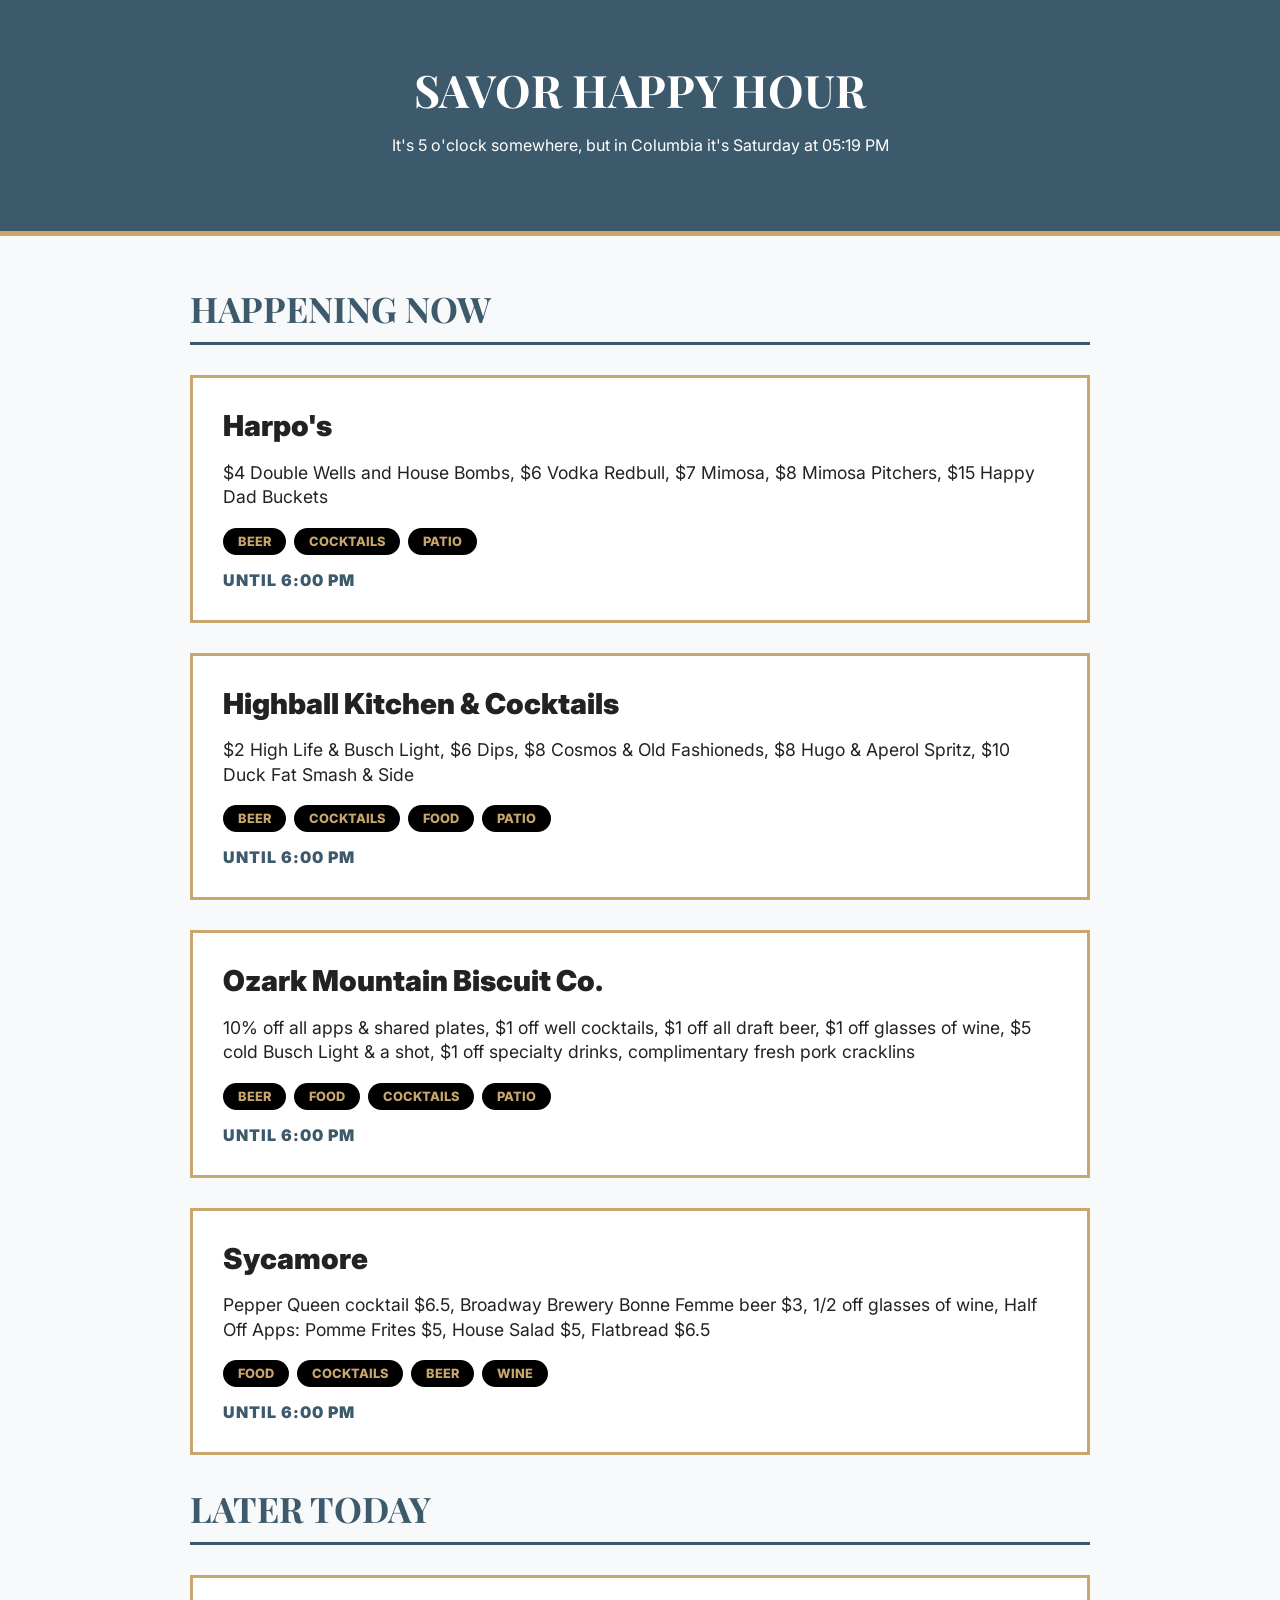
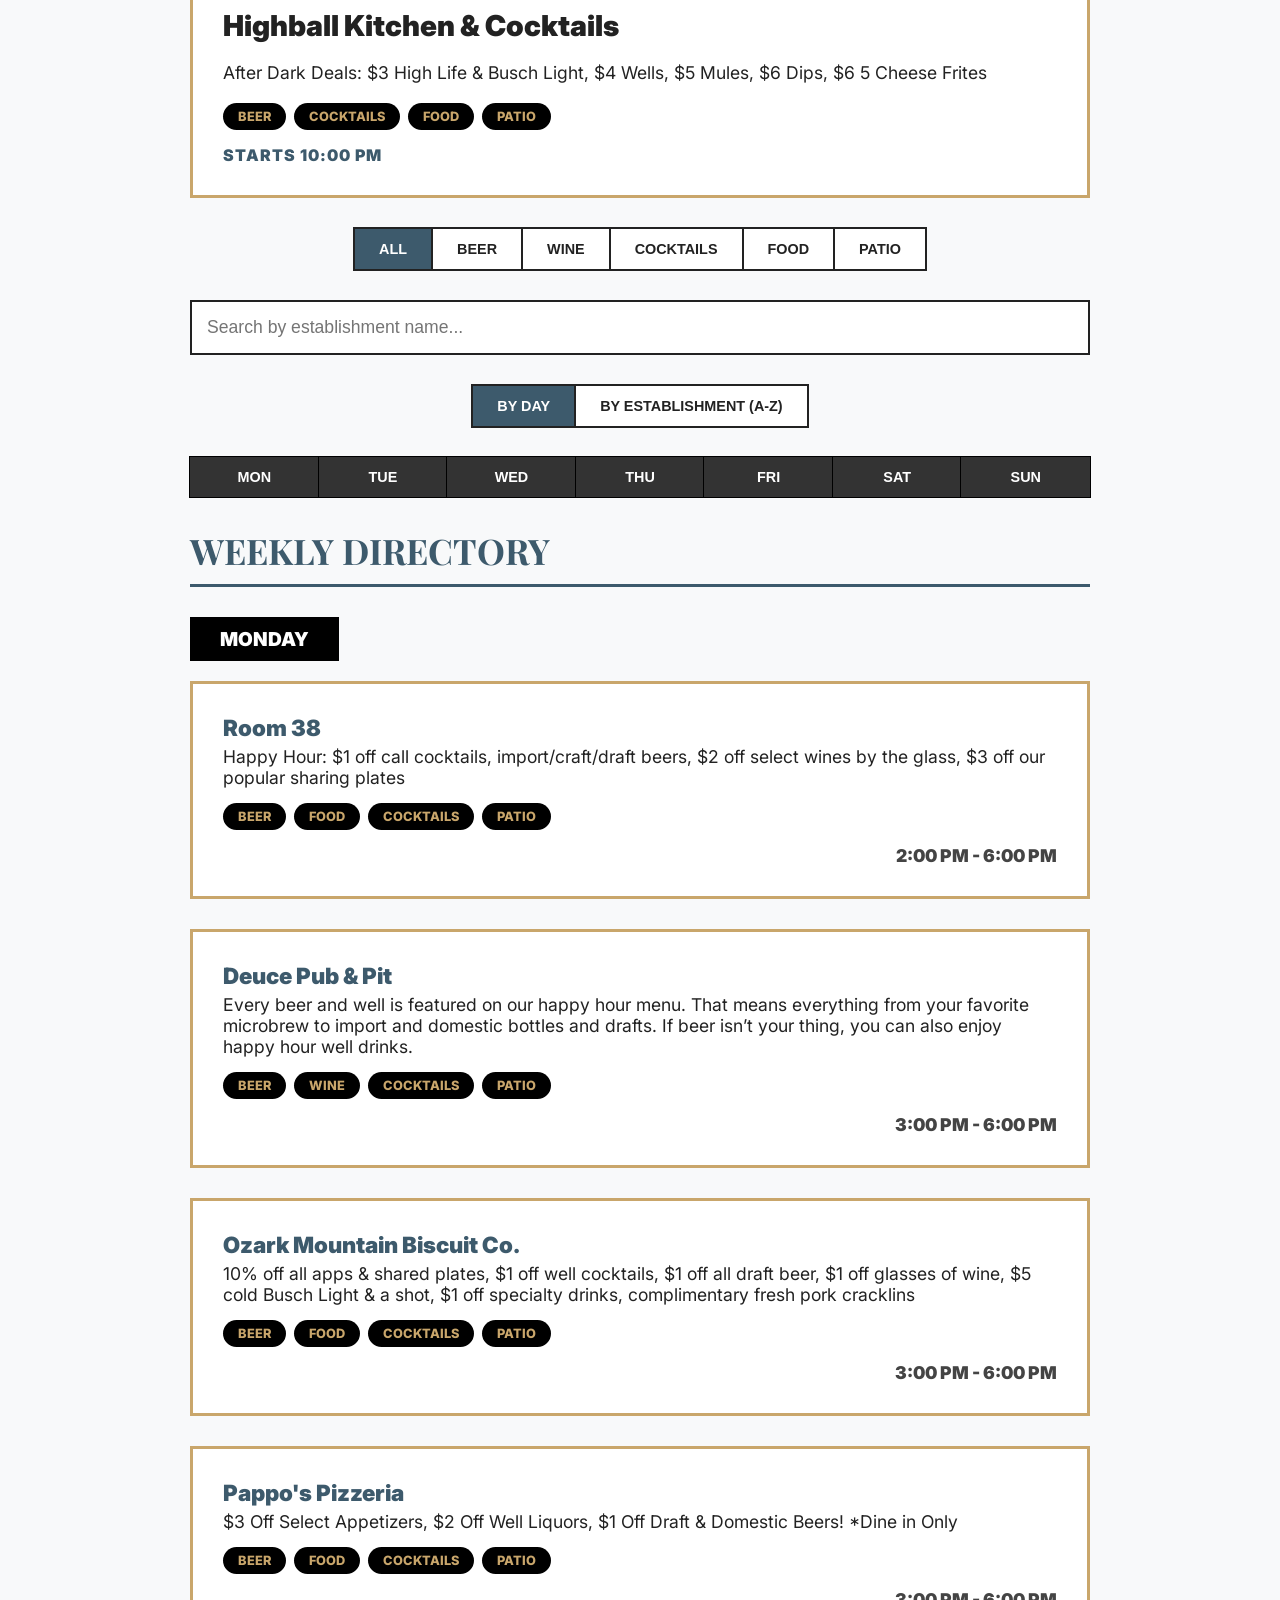
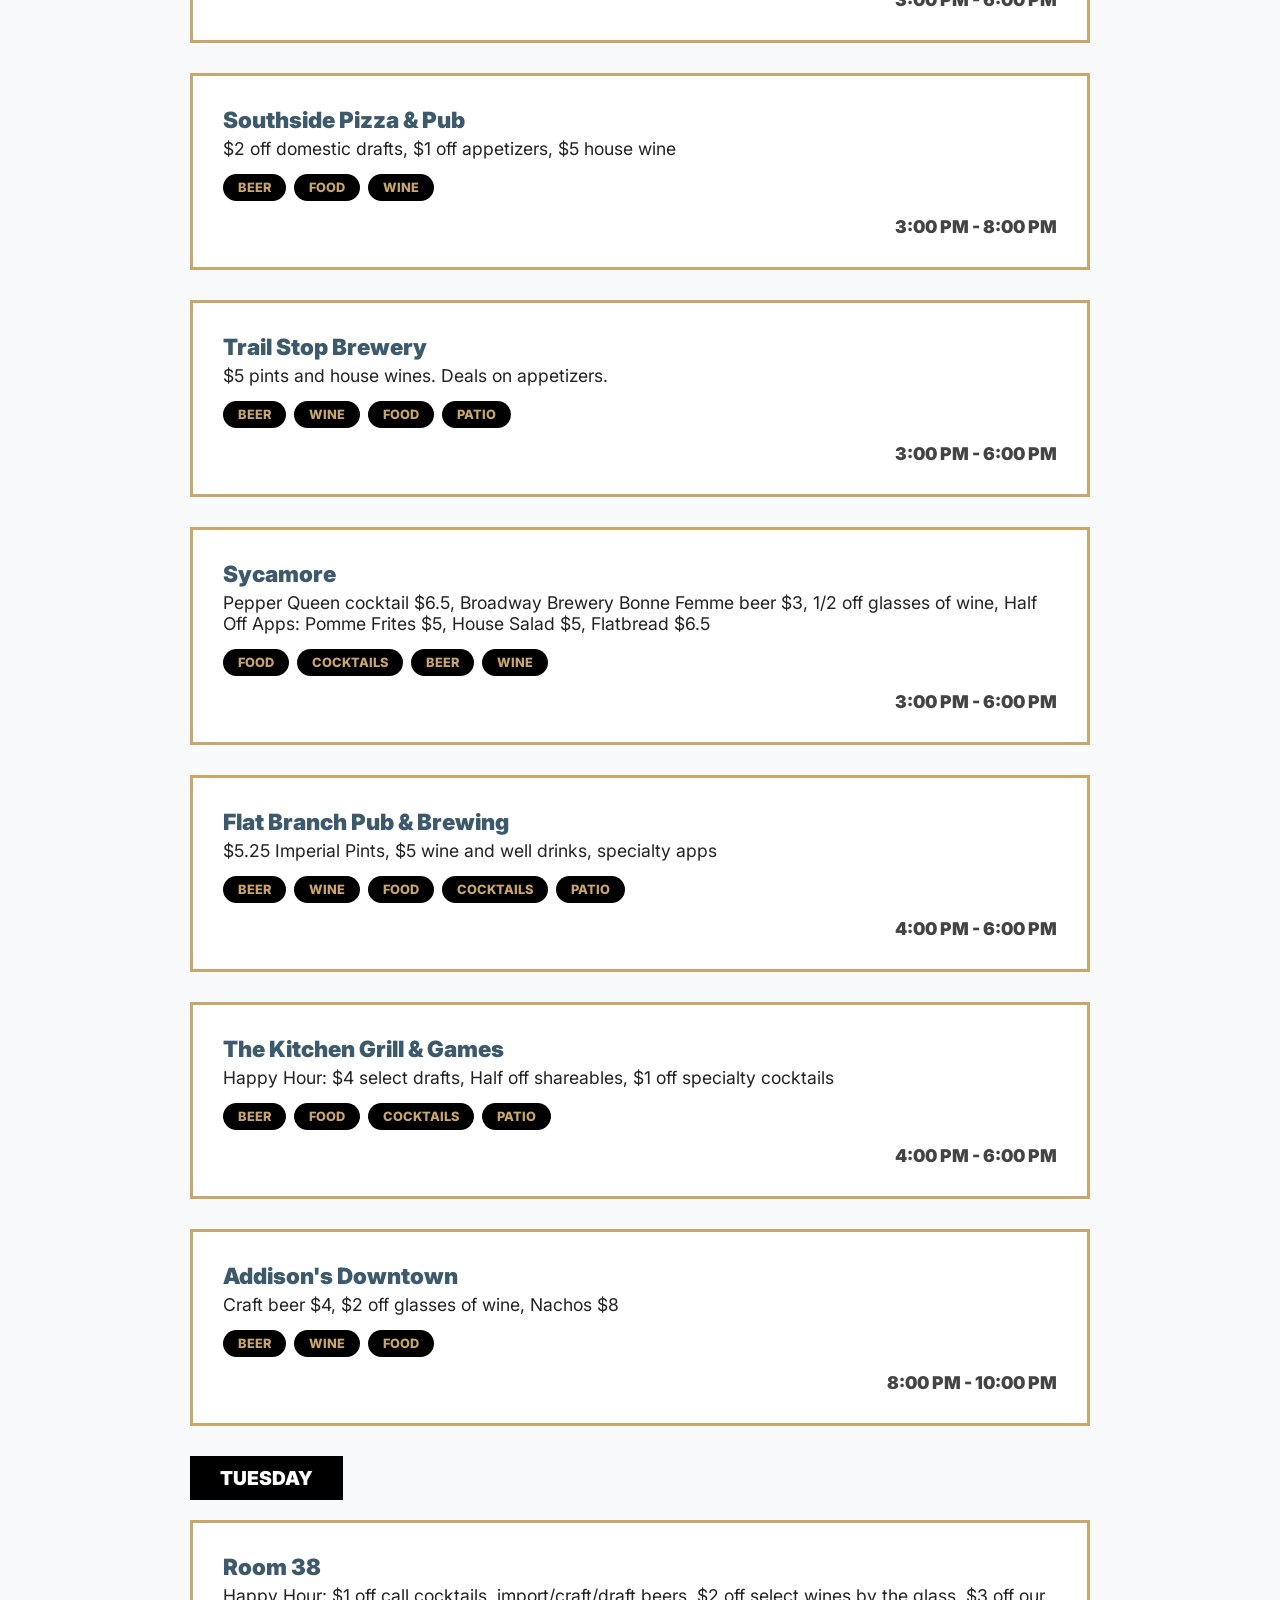
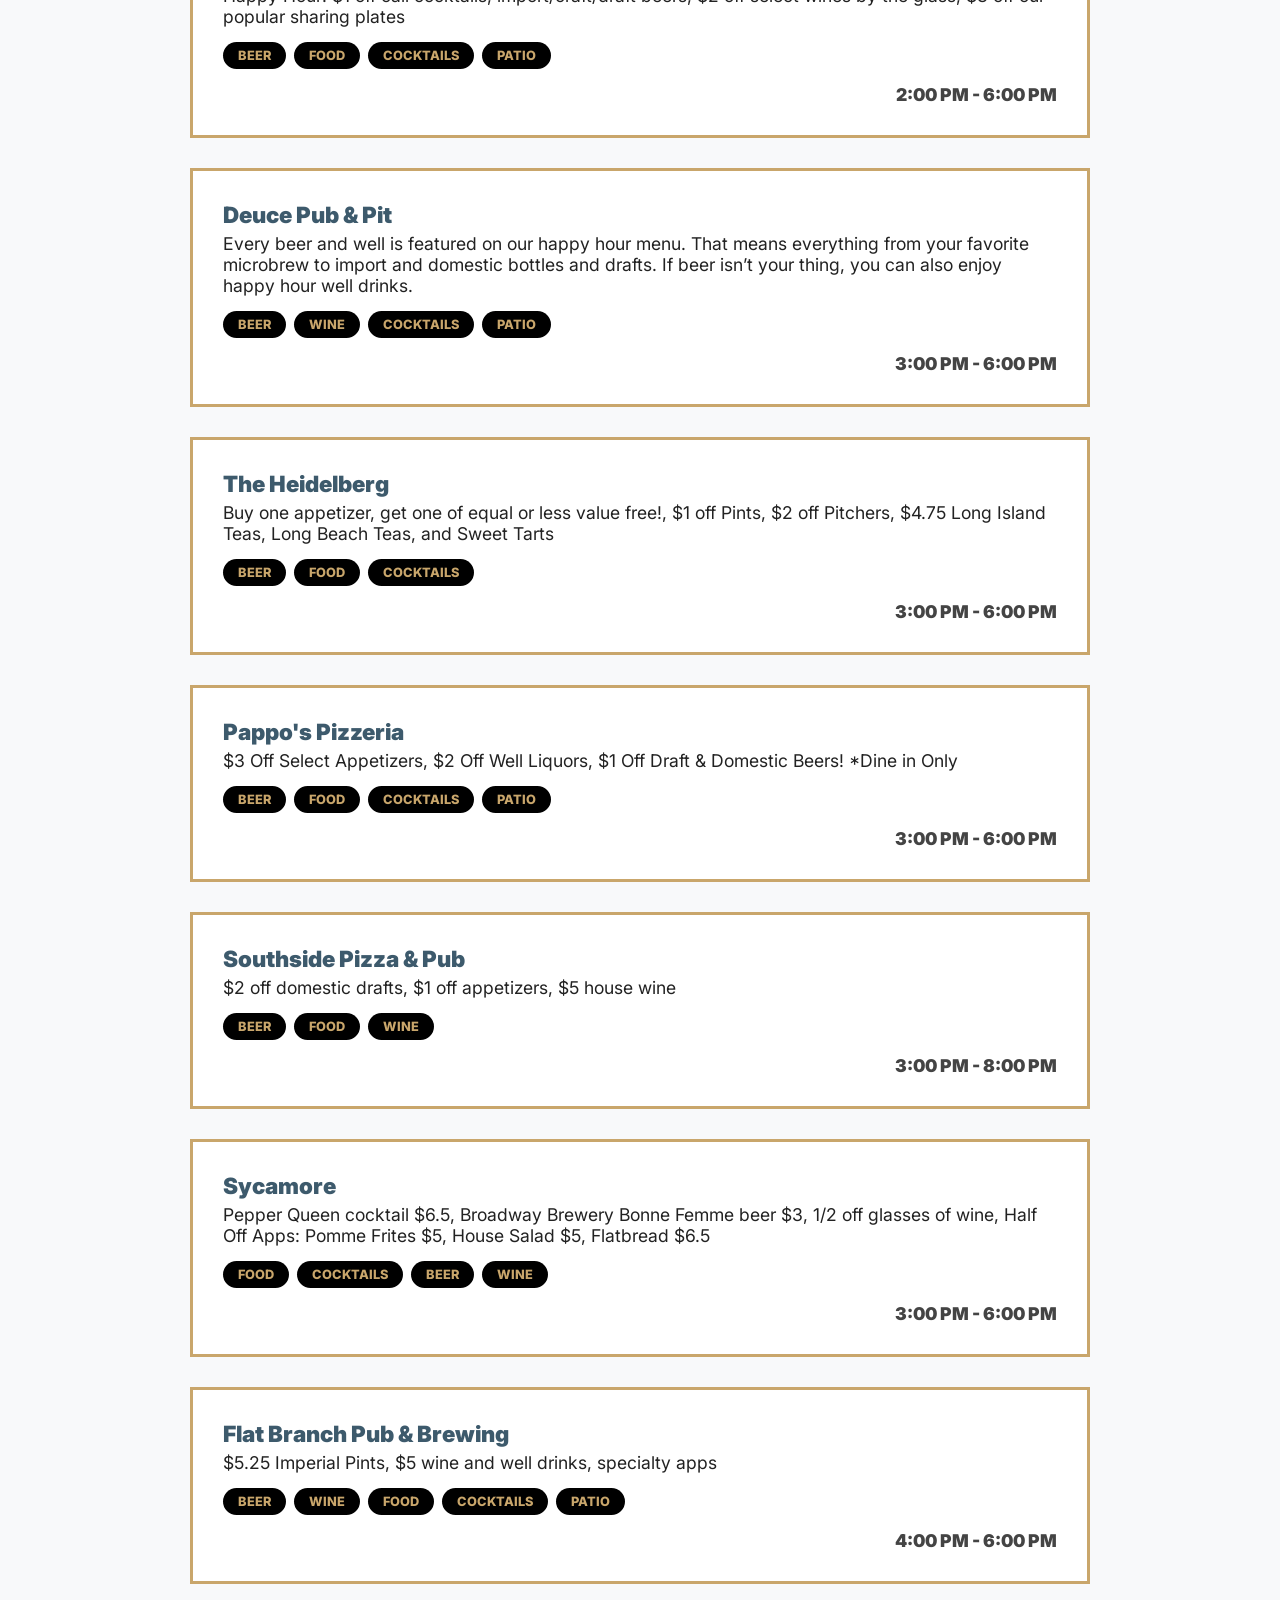
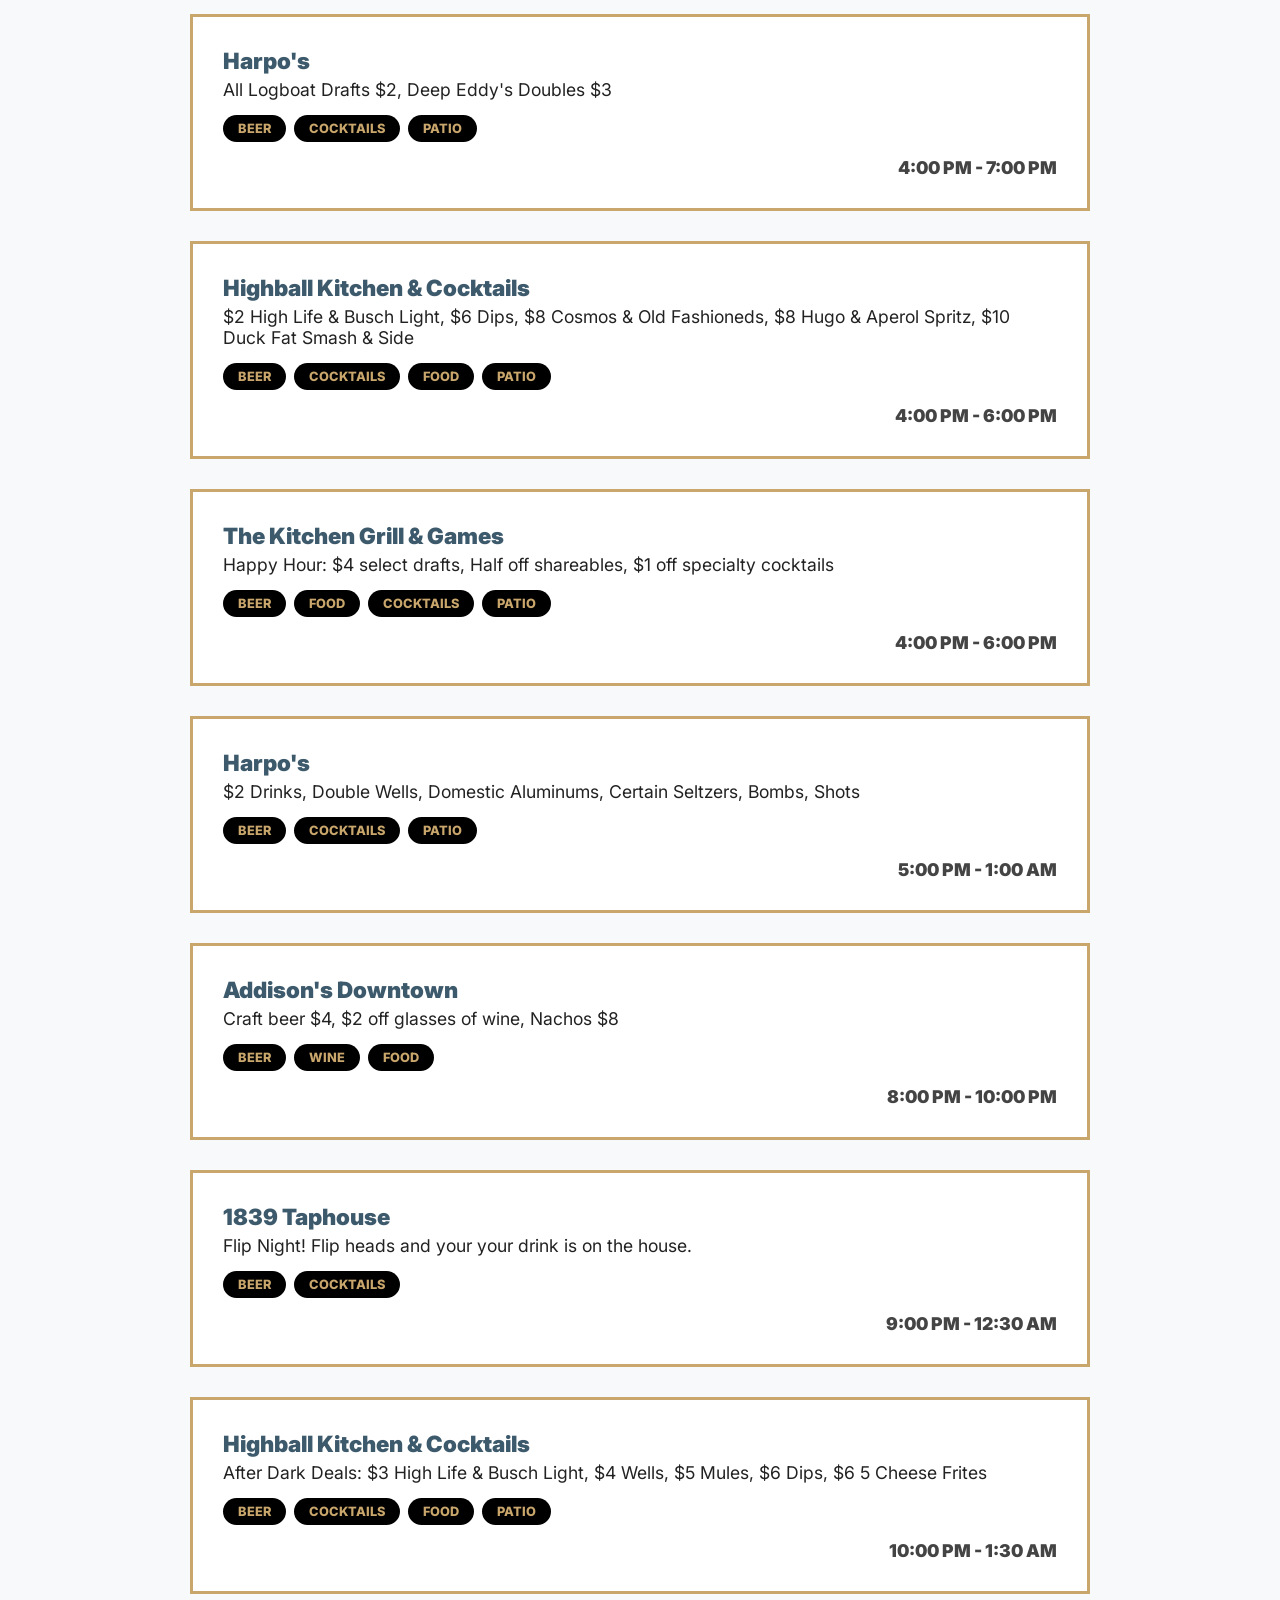
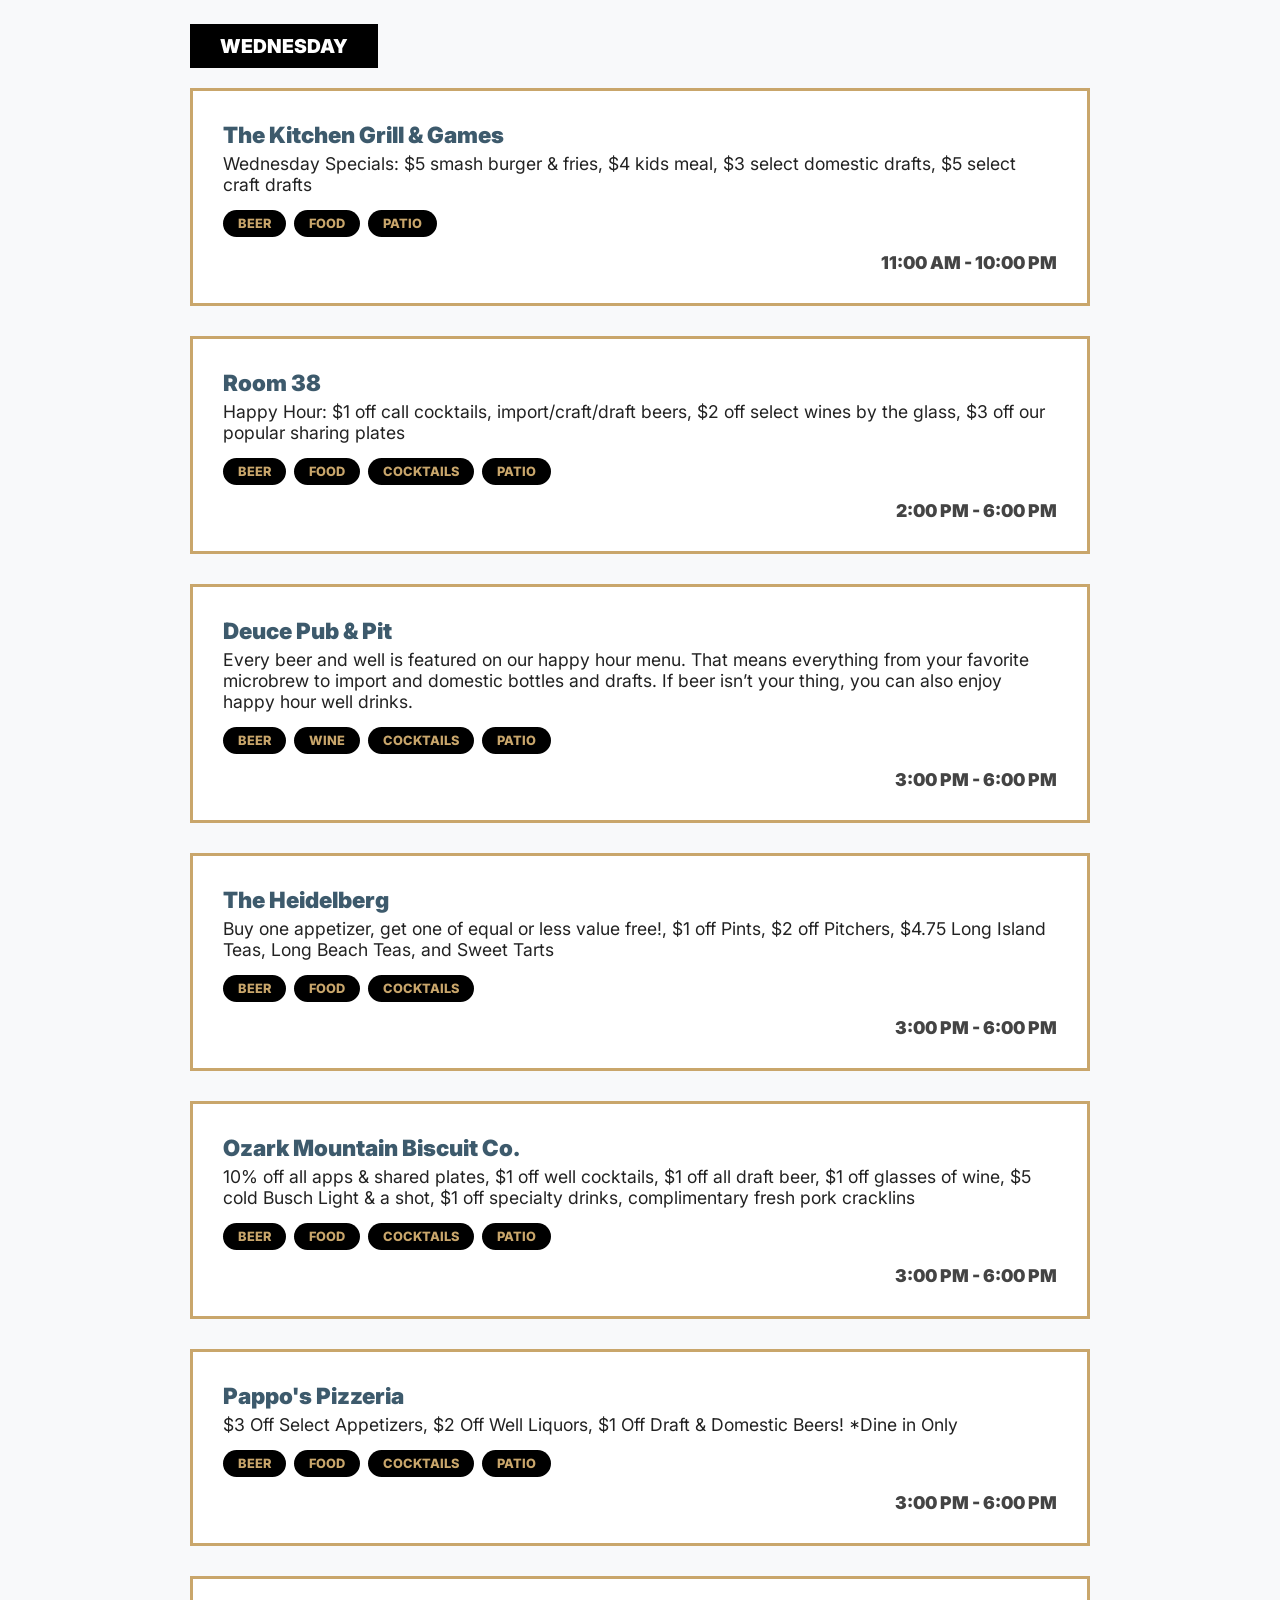
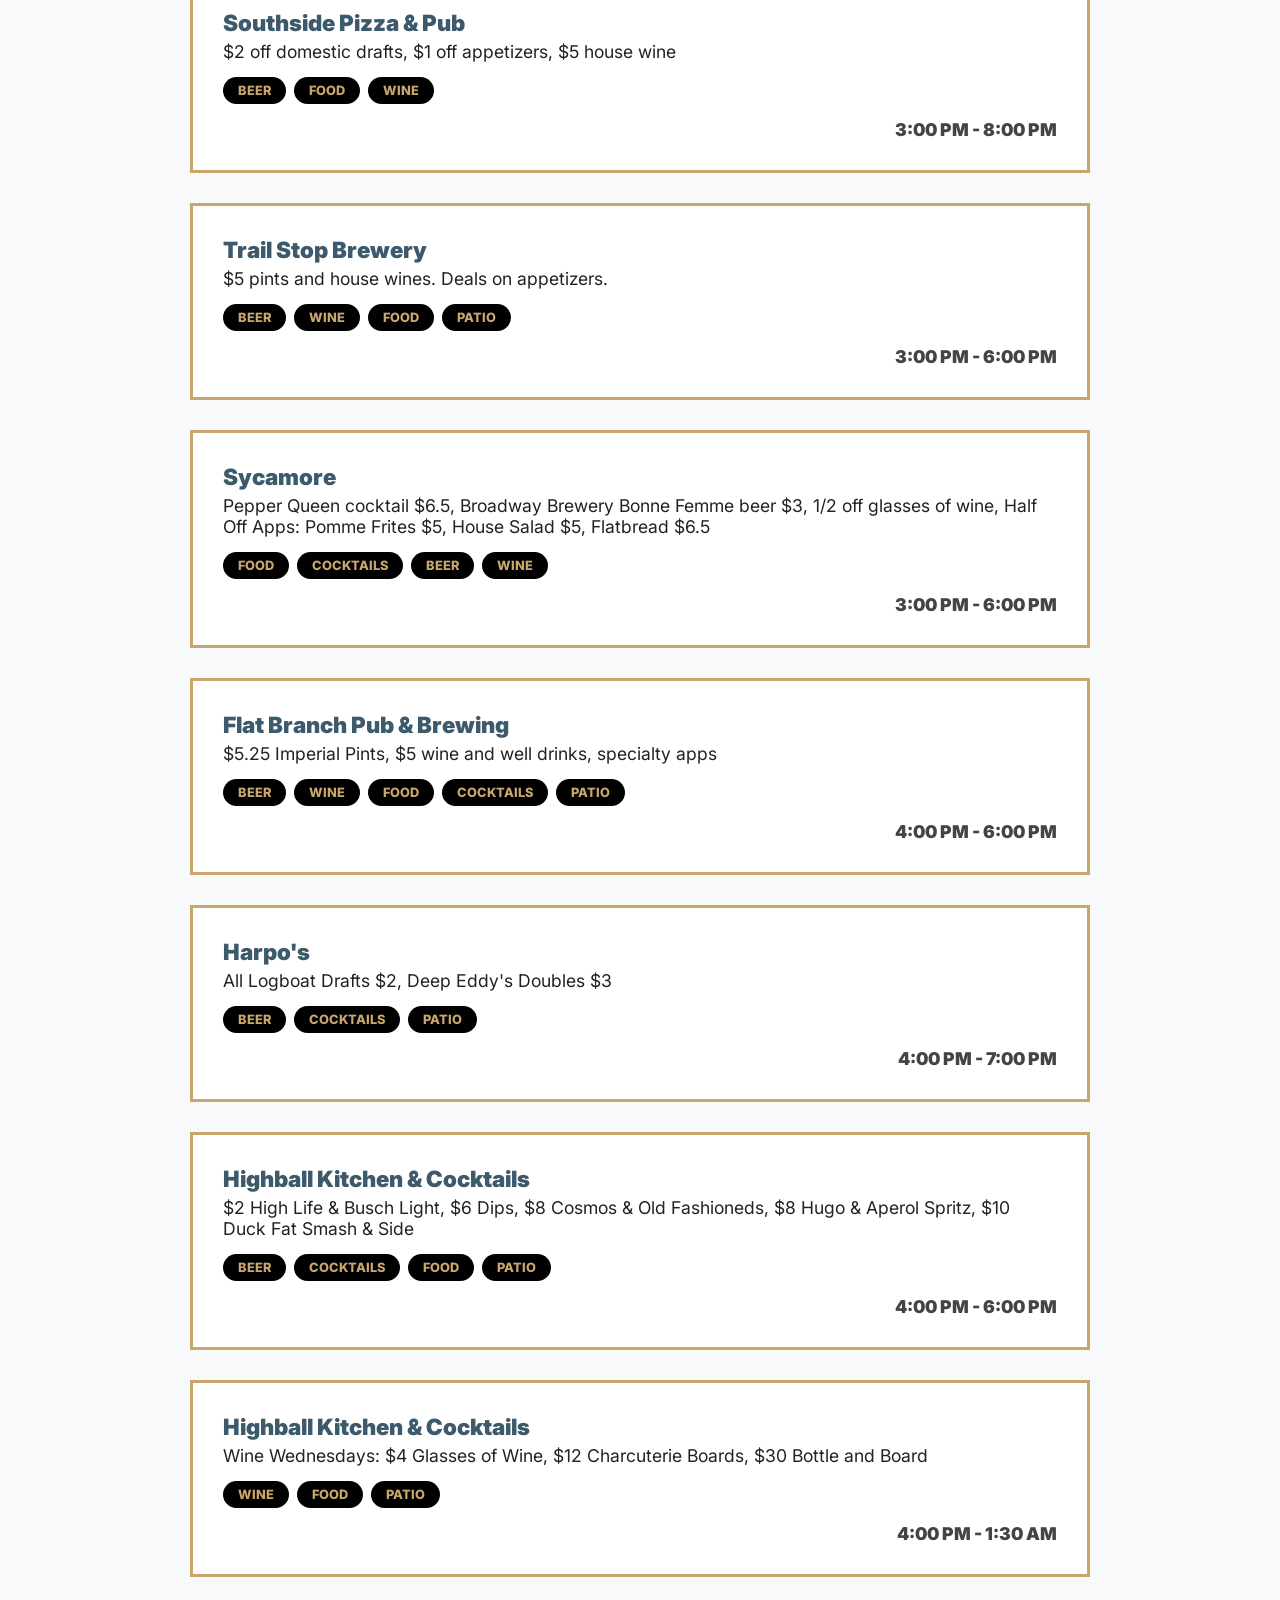
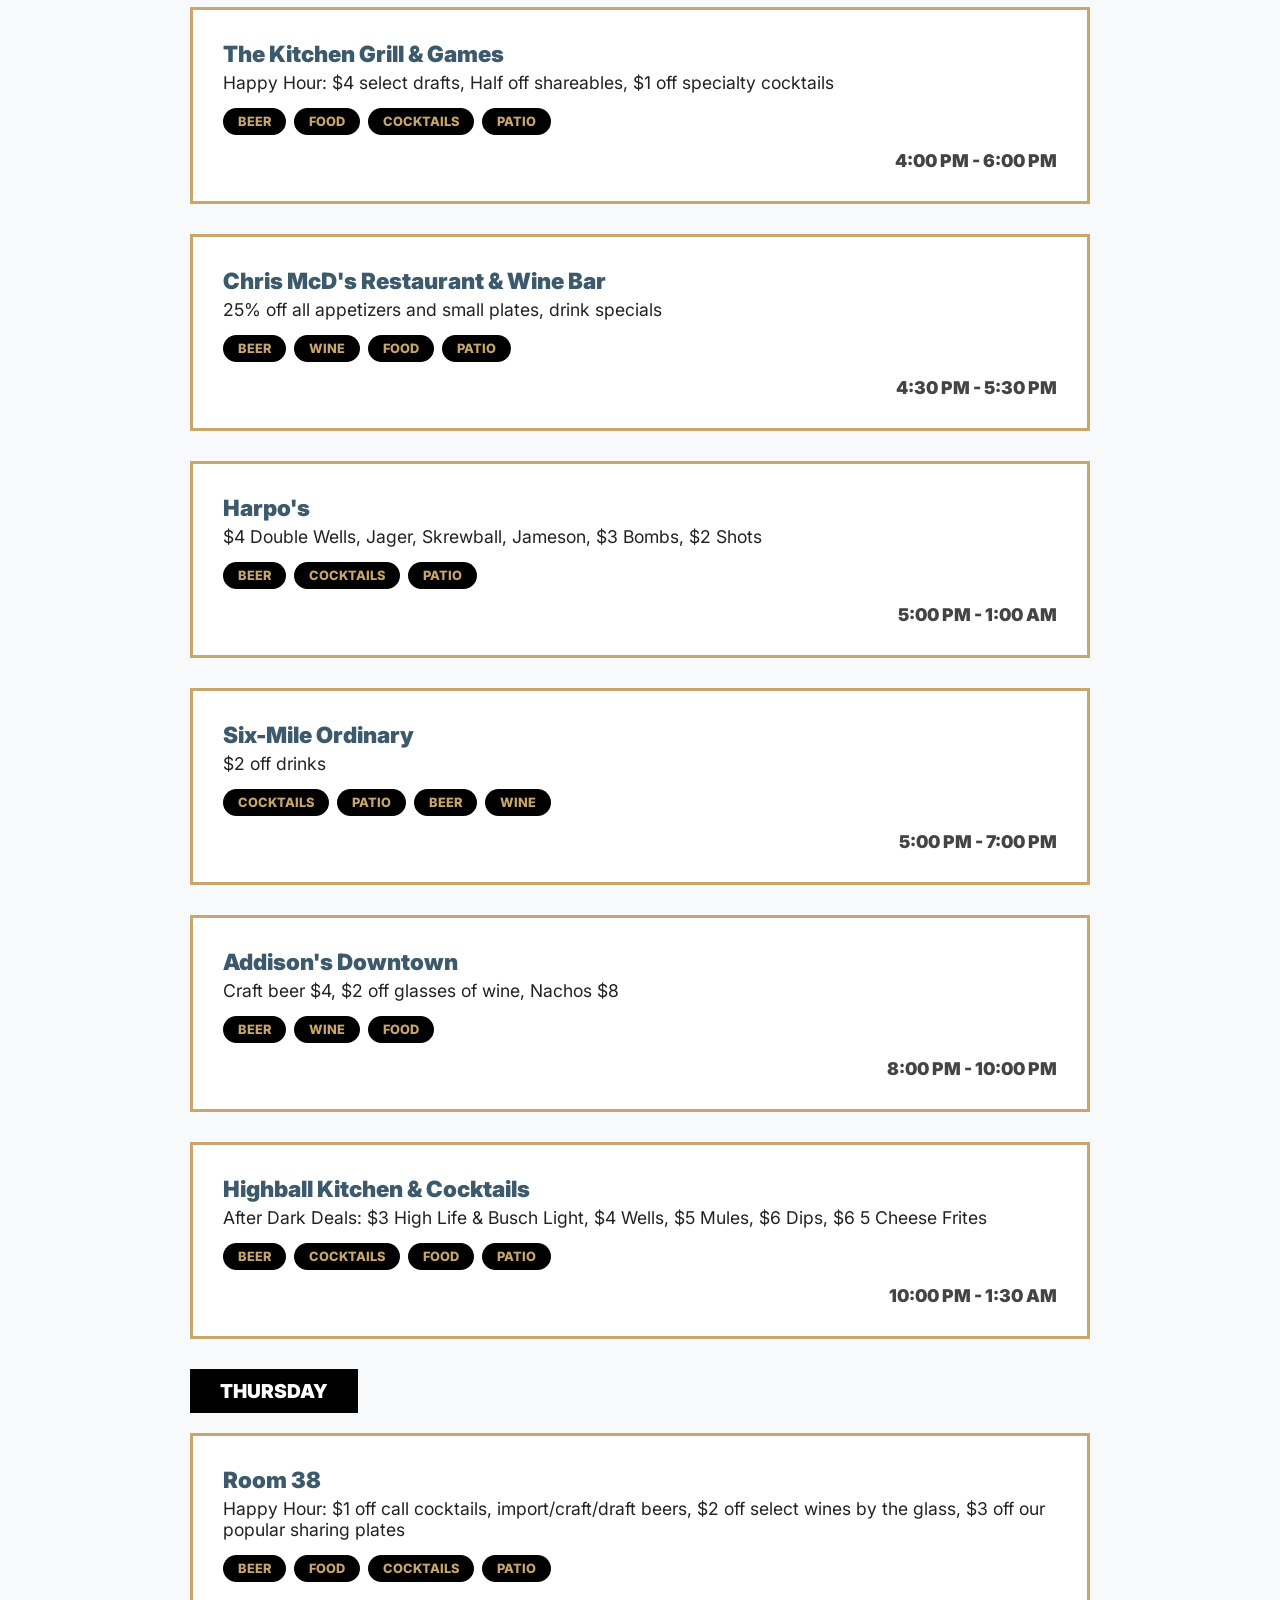
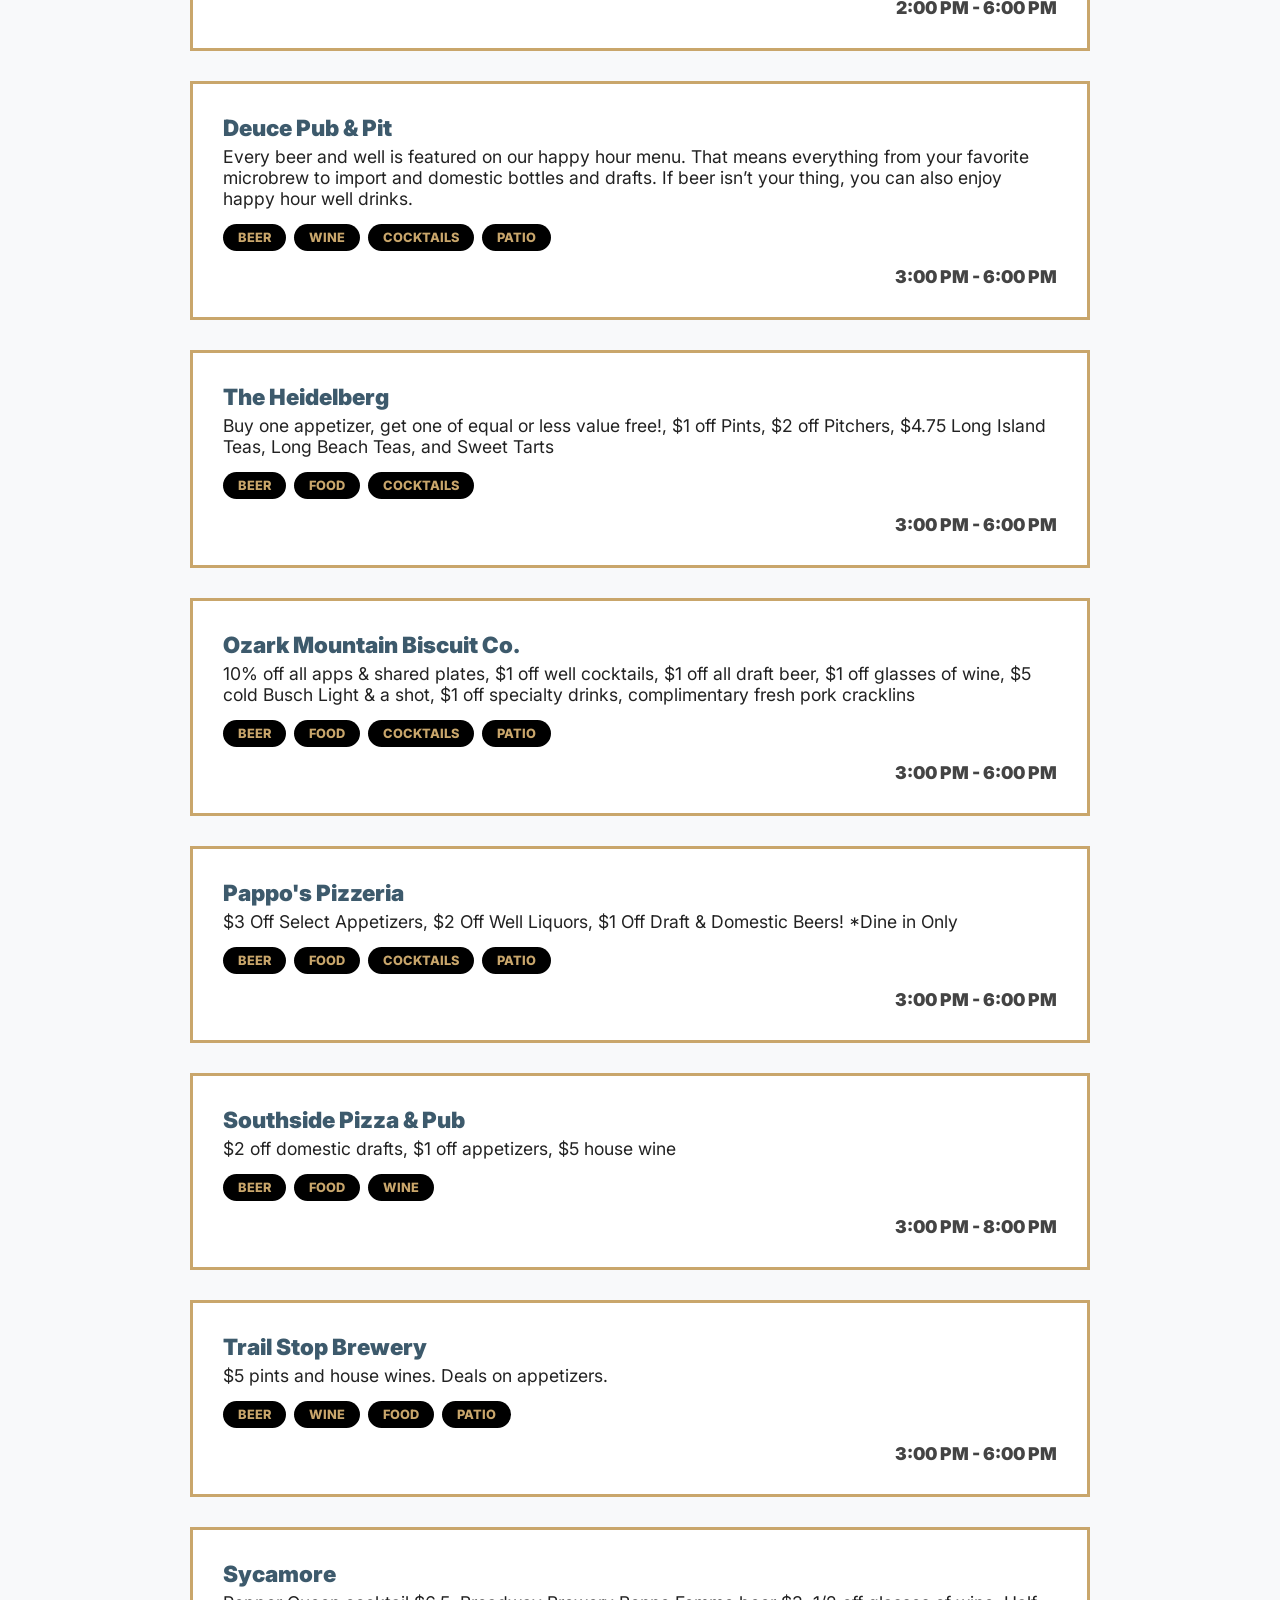
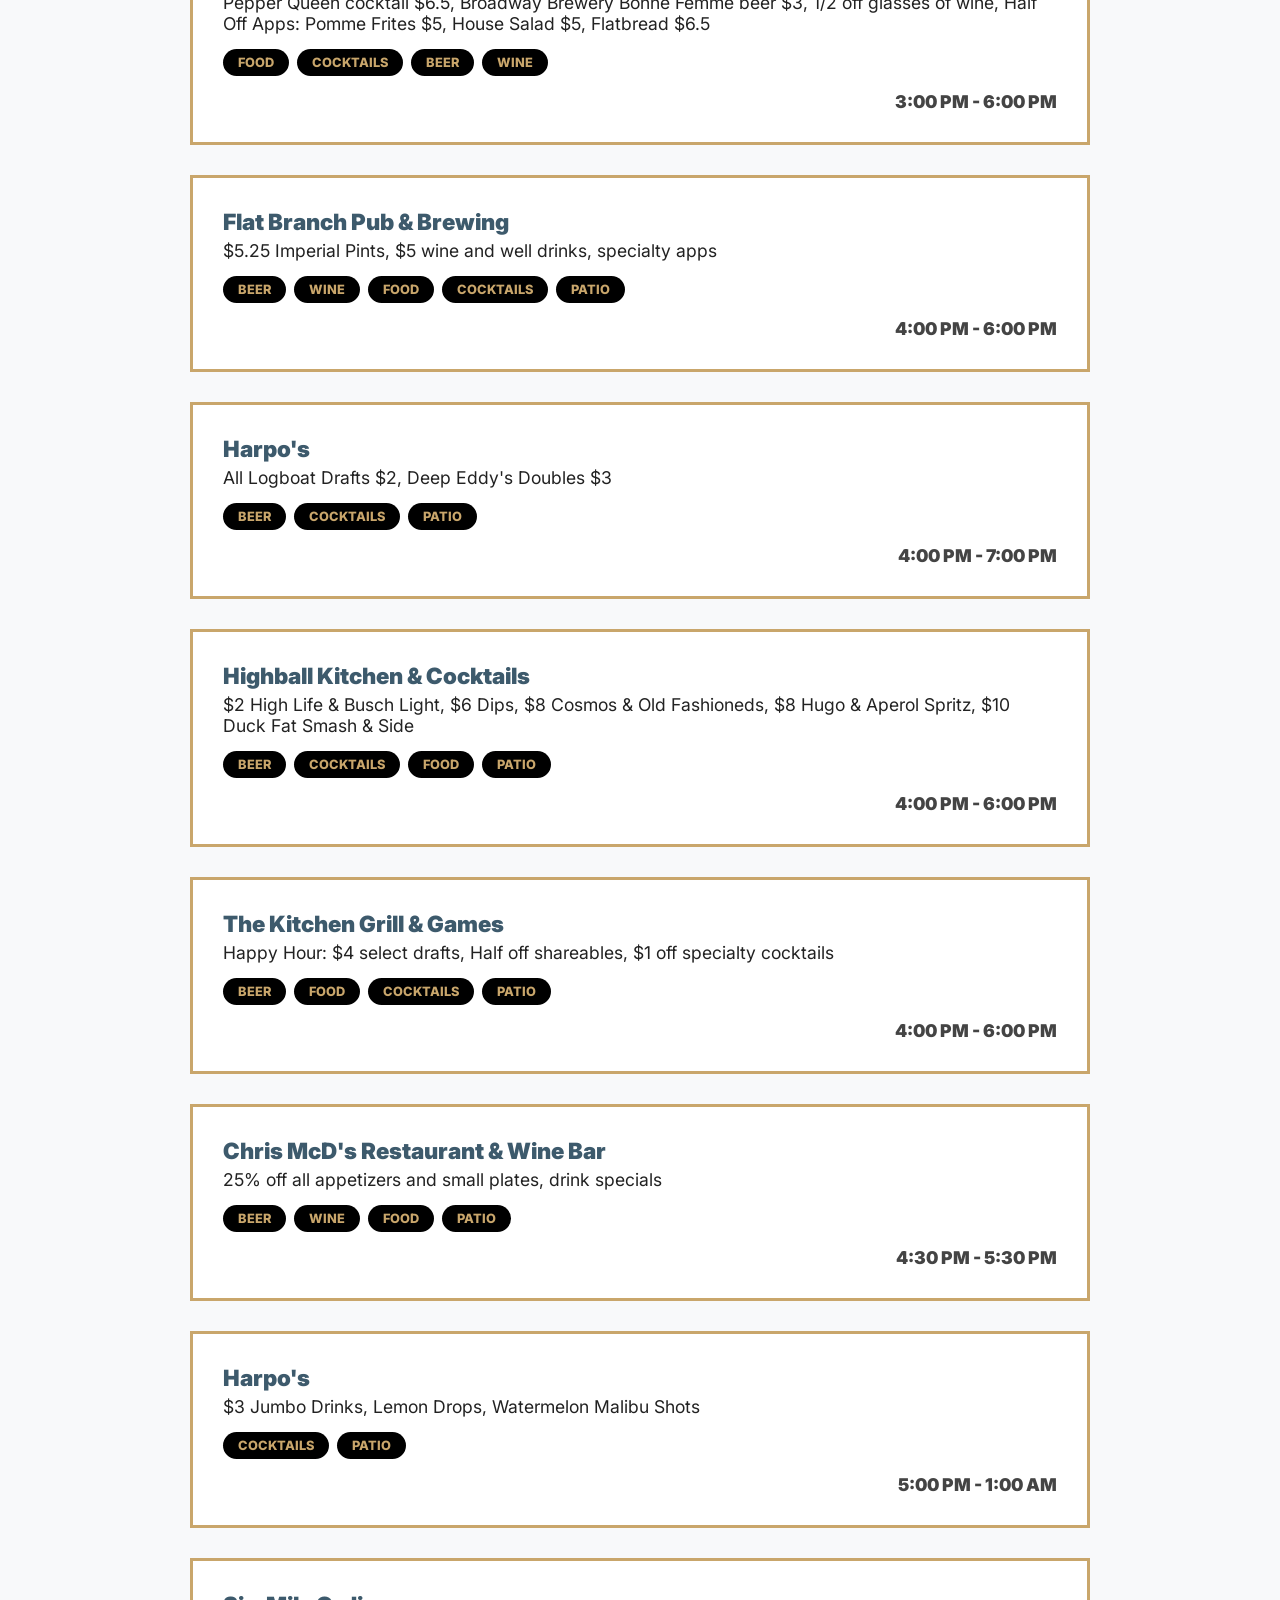
==== commit a7063d8d: "Update index.html" ====
--- a/savor/index.html
+++ b/savor/index.html
@@ -8,7 +8,6 @@
     <link rel="stylesheet" href="style.css">
 </head>
 <body>
-
     <header>
         <h1>Savor Happy Hour</h1>
         <p id="current-time">Detecting time...</p>
@@ -29,14 +28,12 @@
 
         <section id="directory-section">
             <div class="search-container">
-                <input type="text" id="directory-search" placeholder="Search by establishment name (e.g. Irene's)...">
+                <input type="text" id="directory-search" placeholder="Search by establishment name...">
             </div>
-
             <div class="directory-controls">
                 <button id="view-by-day" class="toggle-btn active">By Day</button>
                 <button id="view-by-bar" class="toggle-btn">By Establishment (A-Z)</button>
             </div>
-
             <div id="day-nav-container" class="filter-container">
                 <button class="day-nav-btn" onclick="scrollToDay('Monday')">Mon</button>
                 <button class="day-nav-btn" onclick="scrollToDay('Tuesday')">Tue</button>
@@ -46,16 +43,9 @@
                 <button class="day-nav-btn" onclick="scrollToDay('Saturday')">Sat</button>
                 <button class="day-nav-btn" onclick="scrollToDay('Sunday')">Sun</button>
             </div>
-
             <div id="full-directory"></div>
         </section>
     </main>
-
-    <footer>
-        <p id="update-date">Deals last verified: --</p>
-        <p class="disclaimer">Note: Deals are subject to change and are not guaranteed.</p>
-    </footer>
-
     <script src="script.js"></script>
 </body>
 </html>
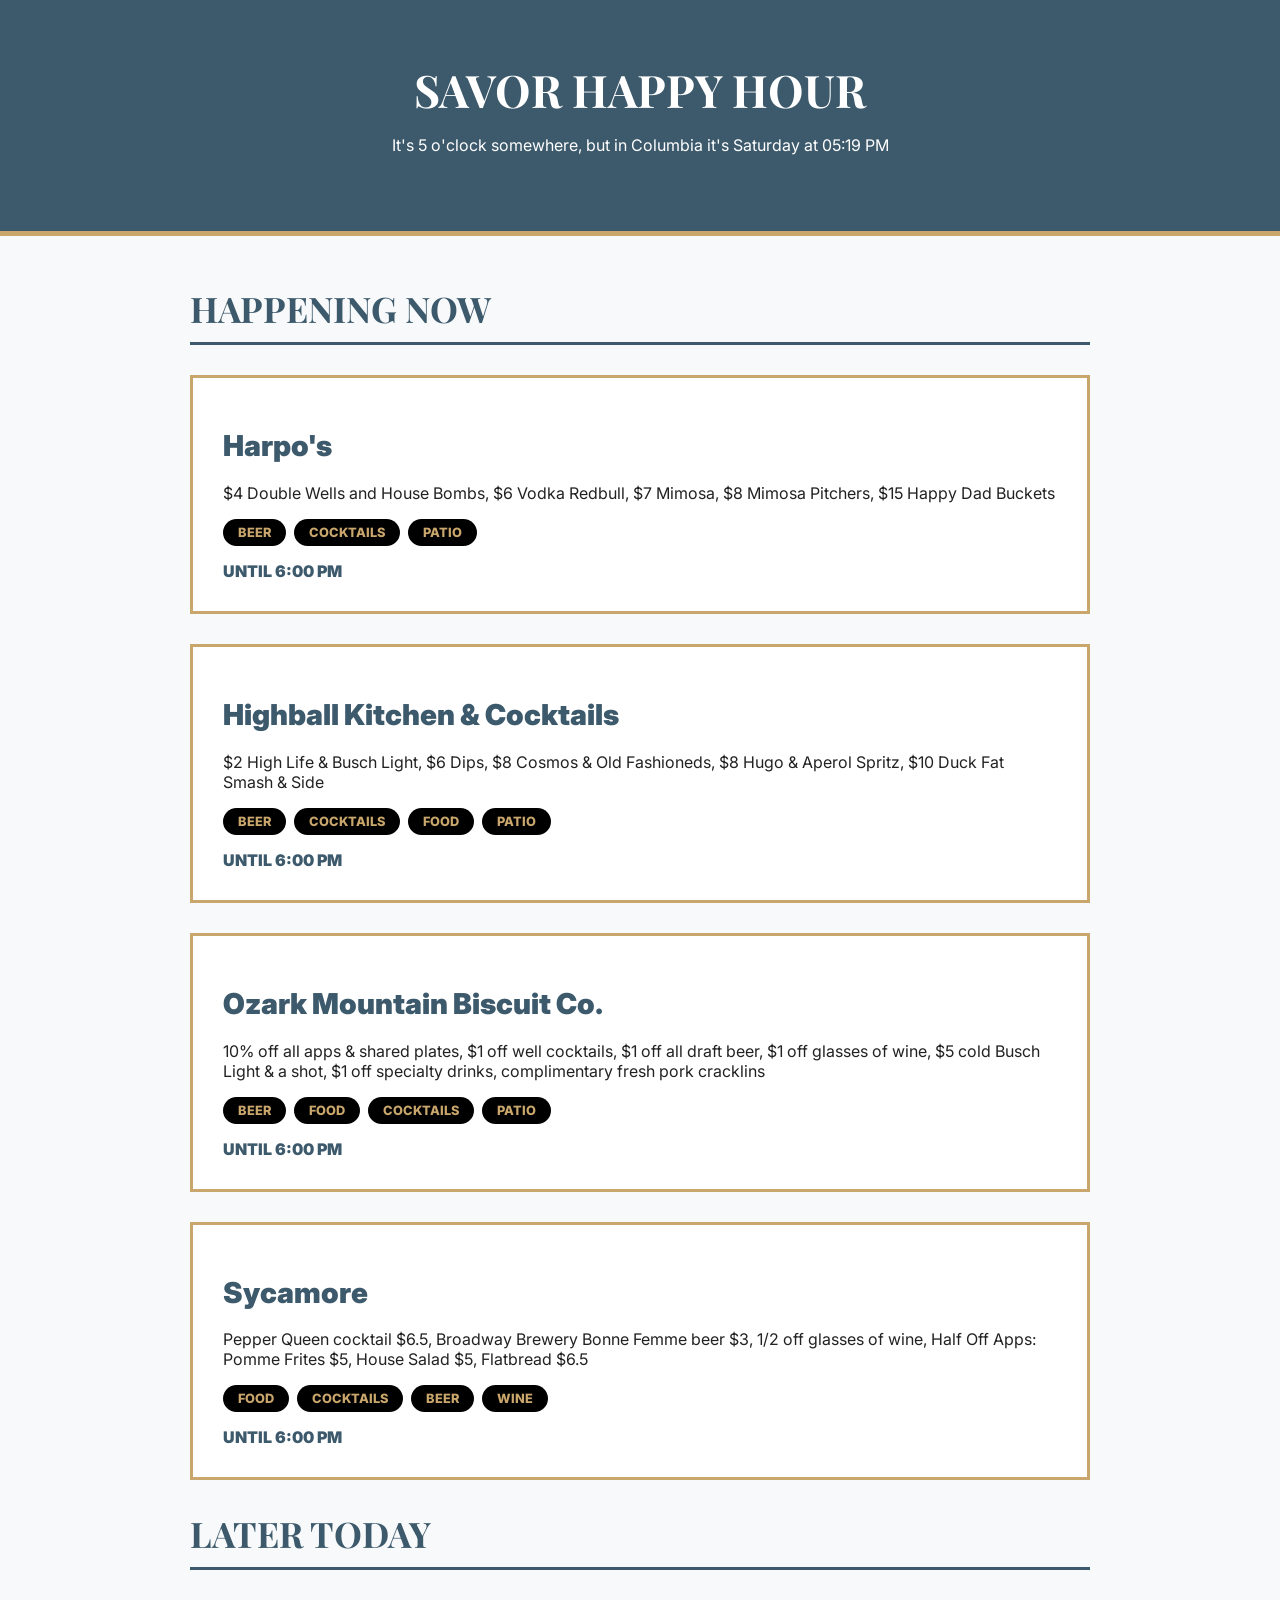
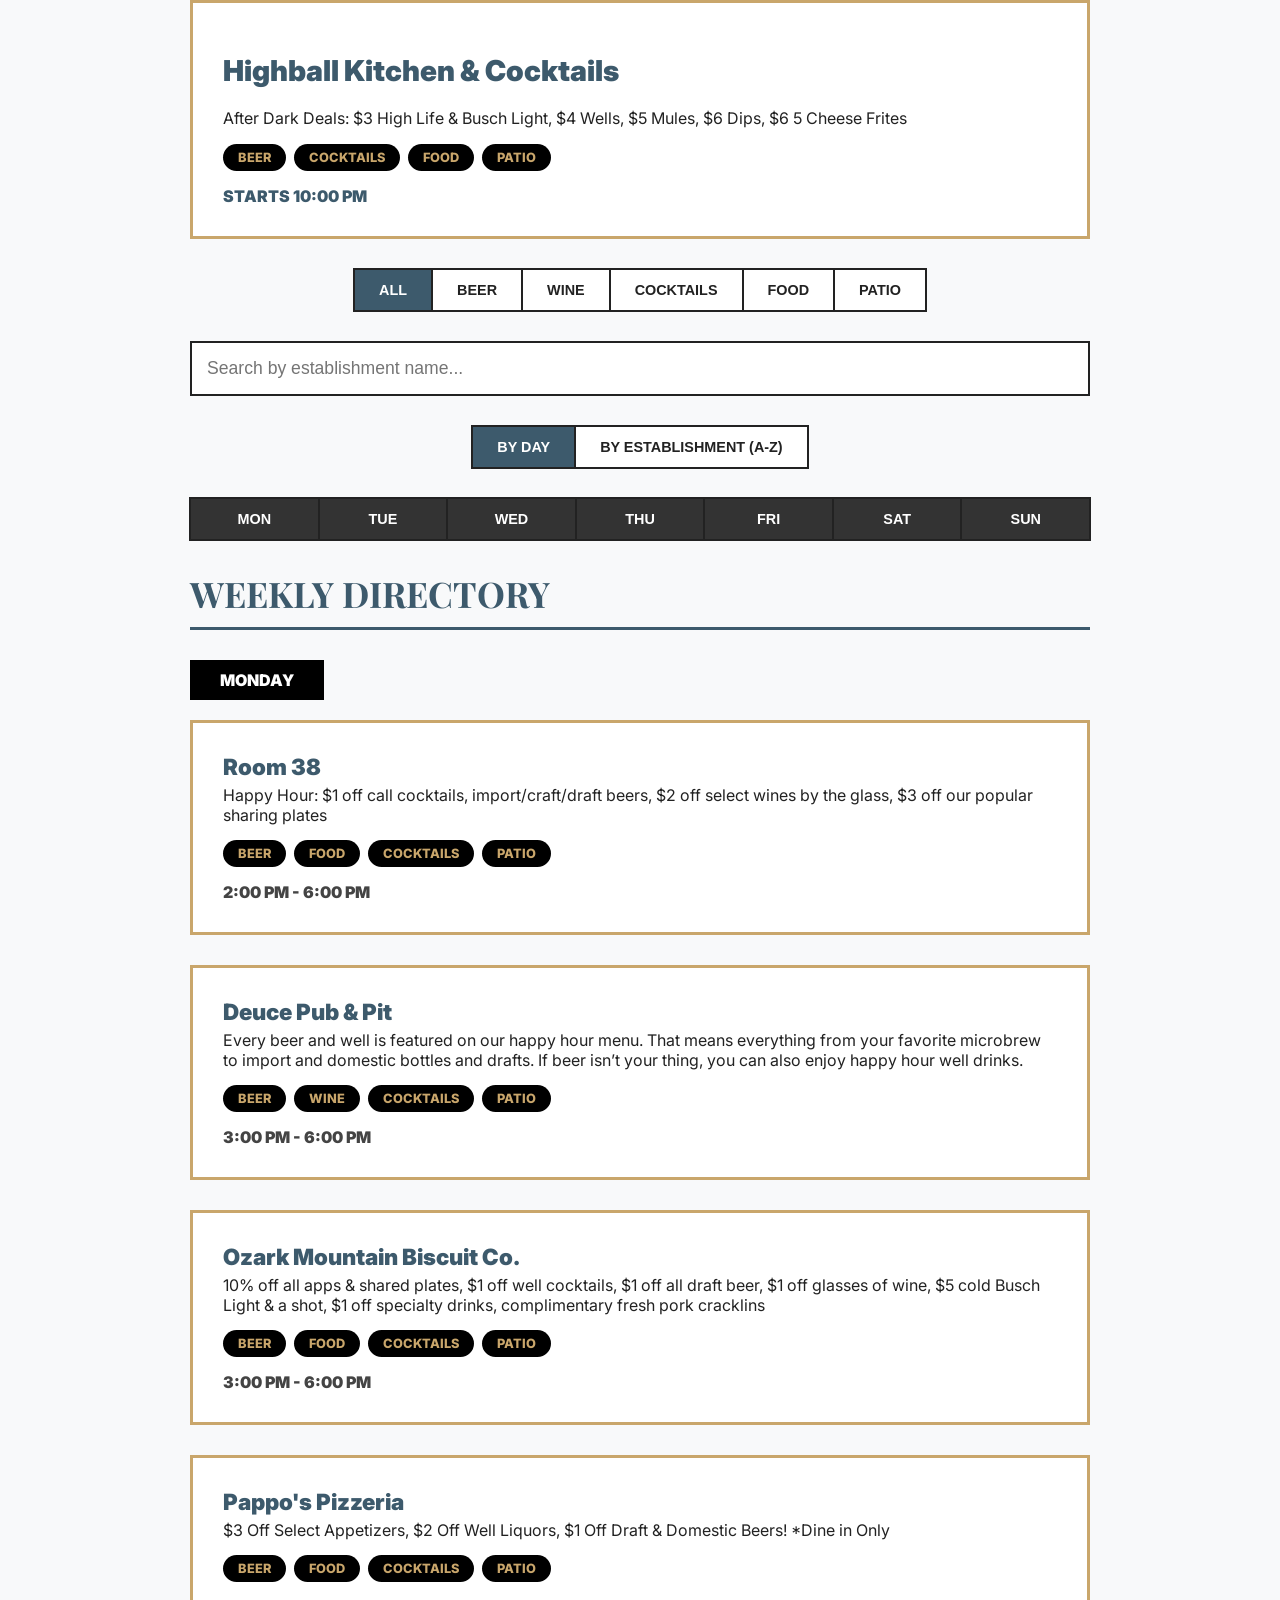
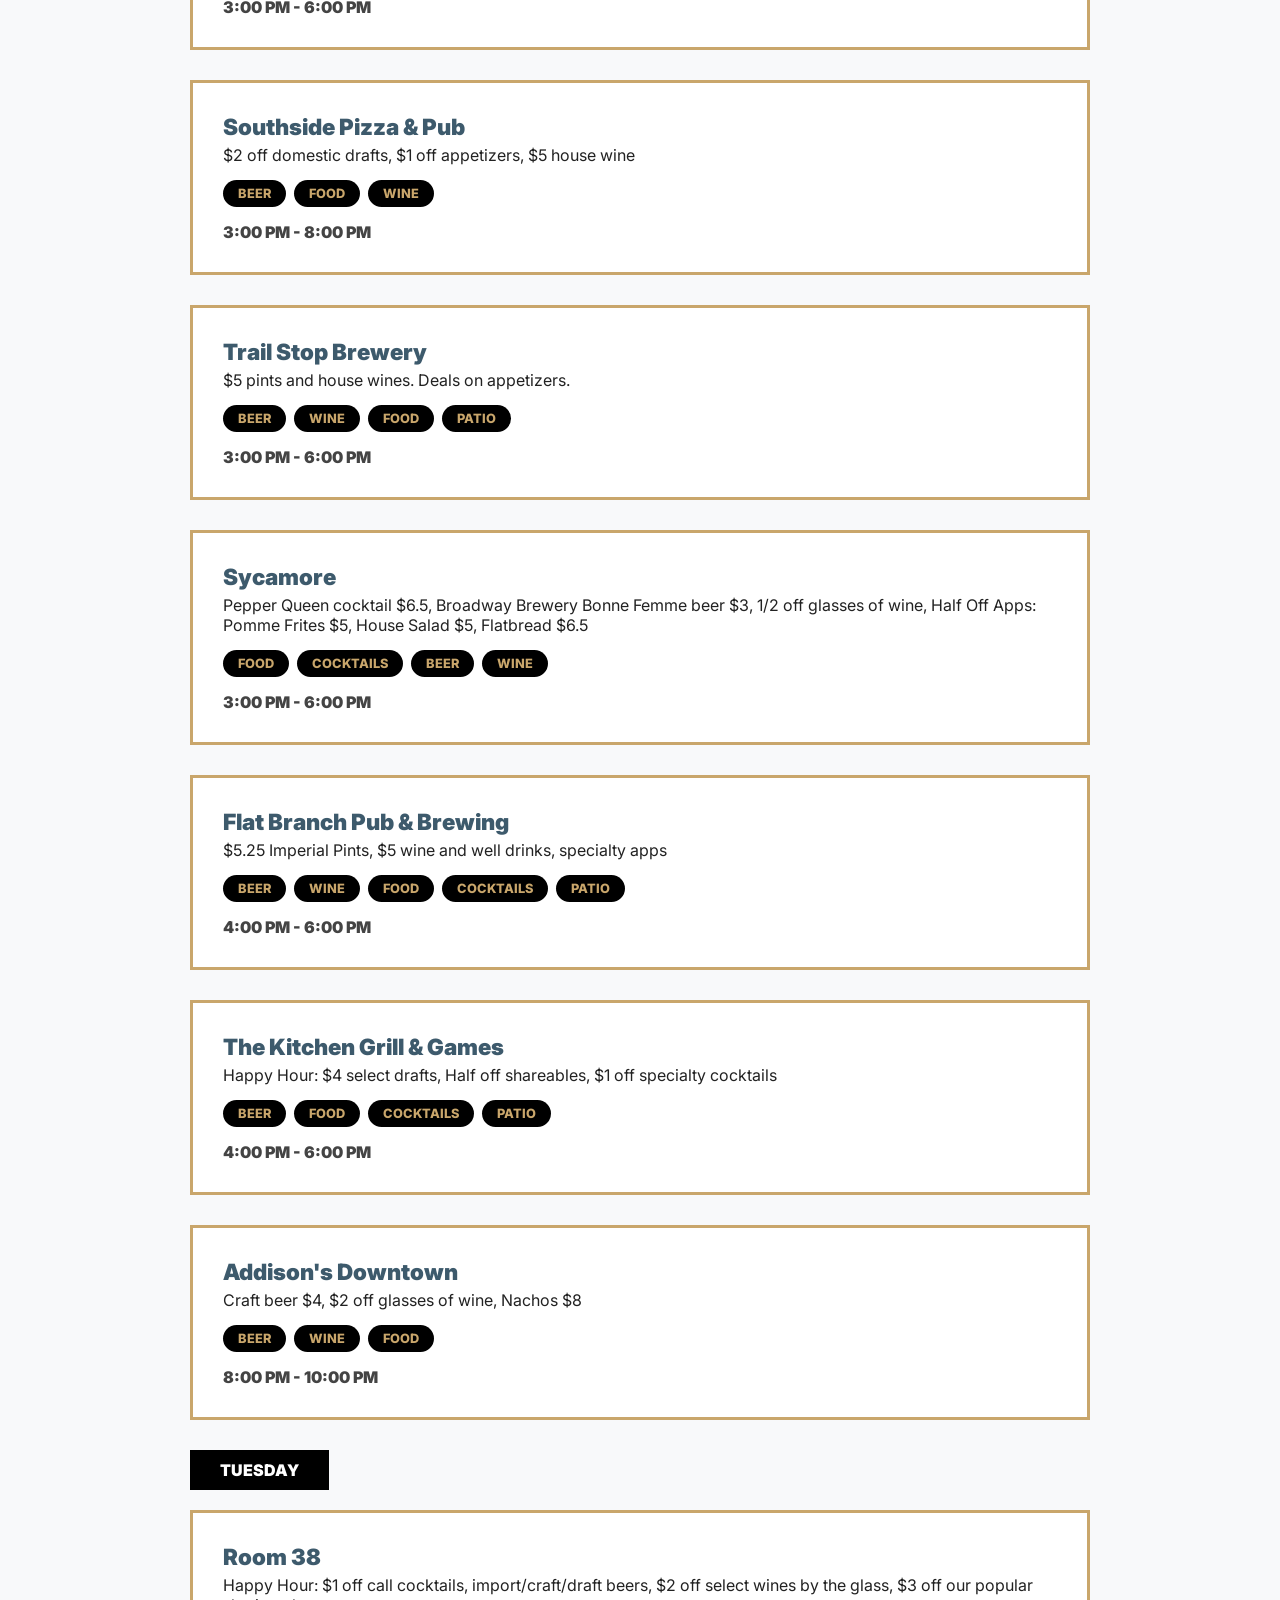
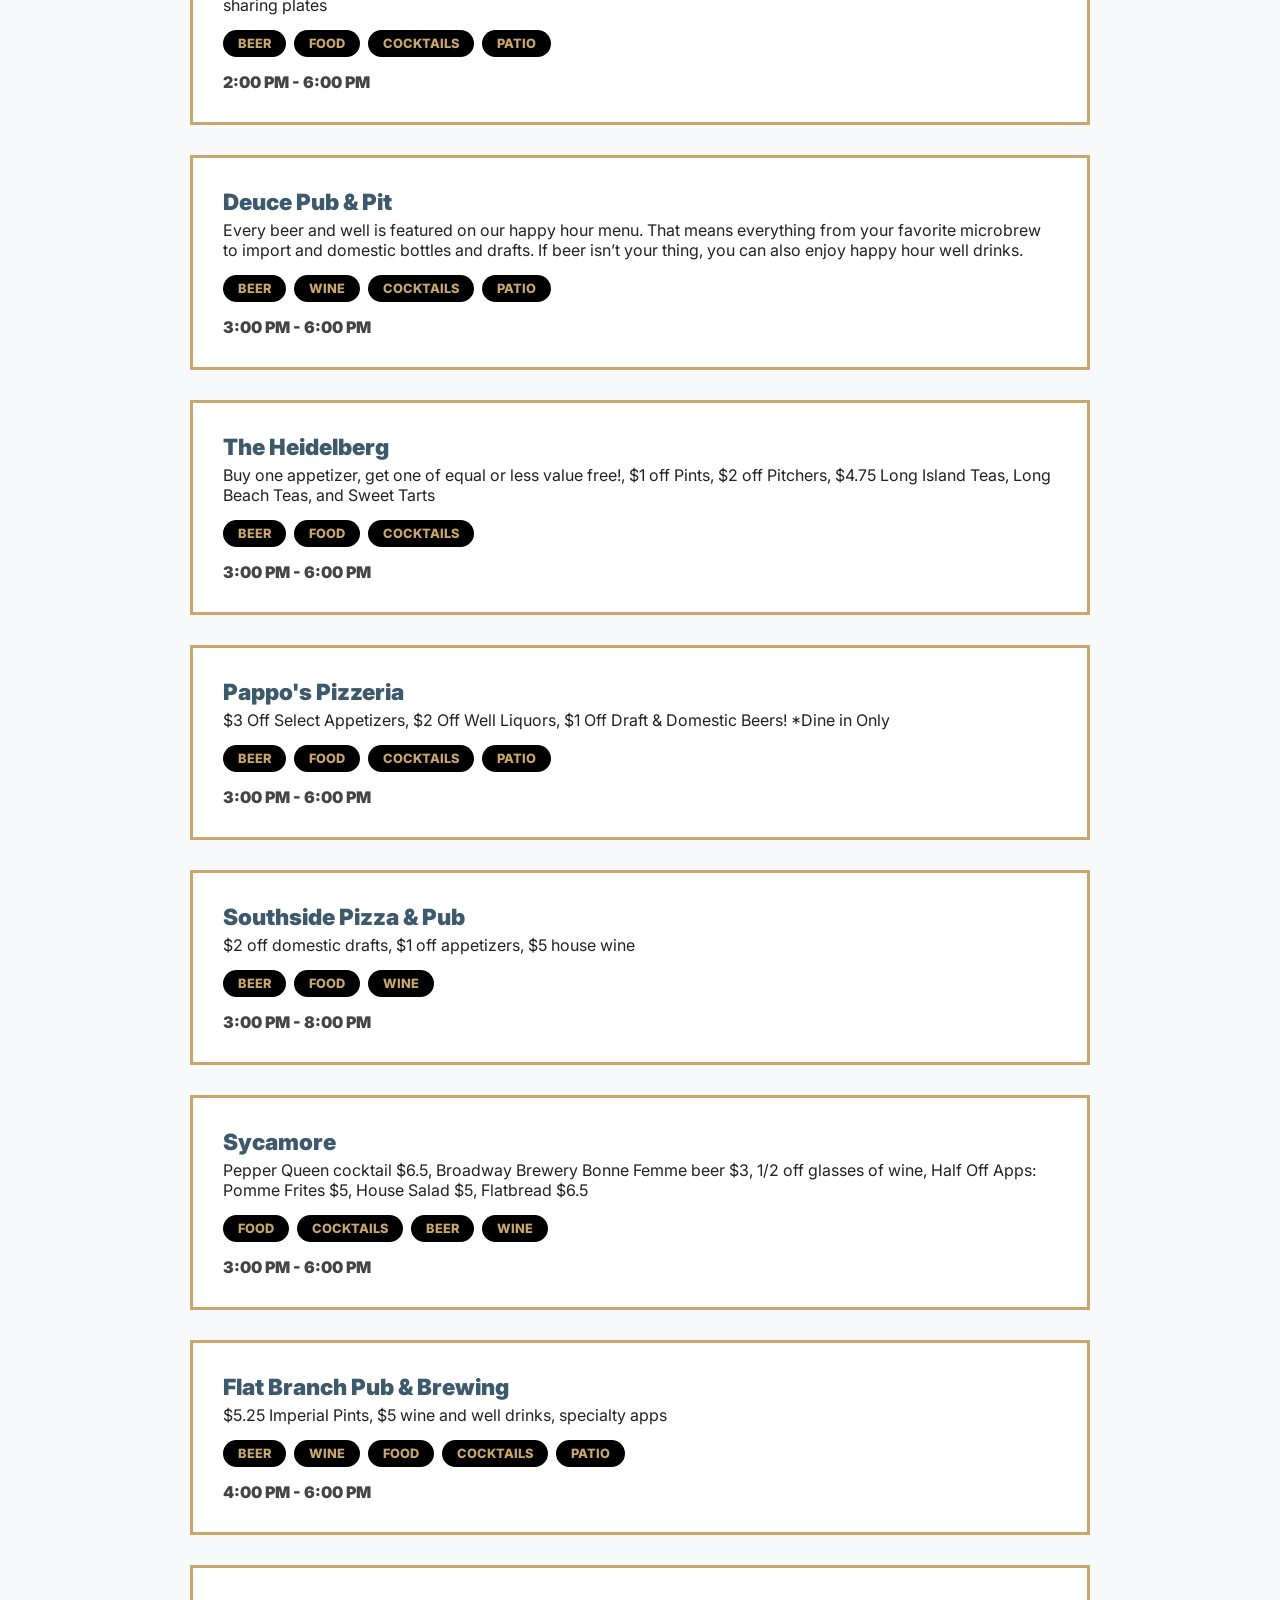
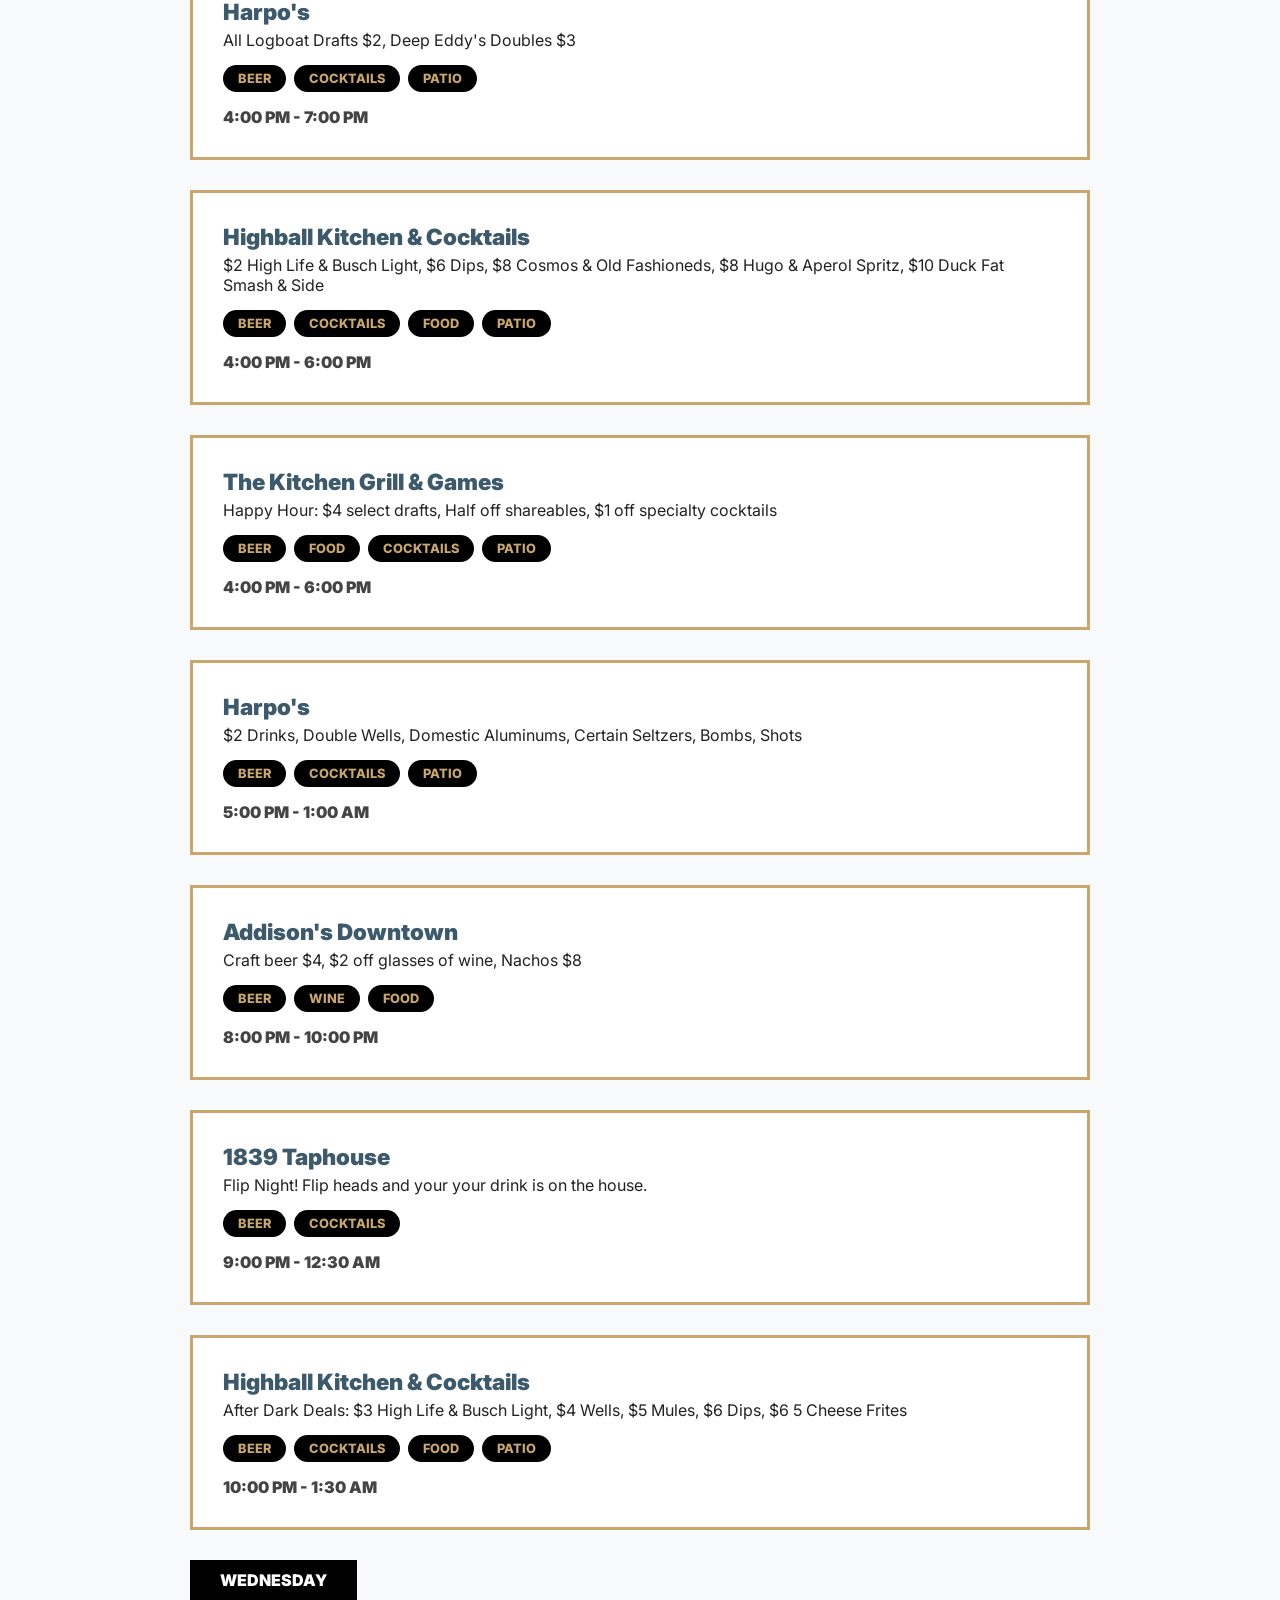
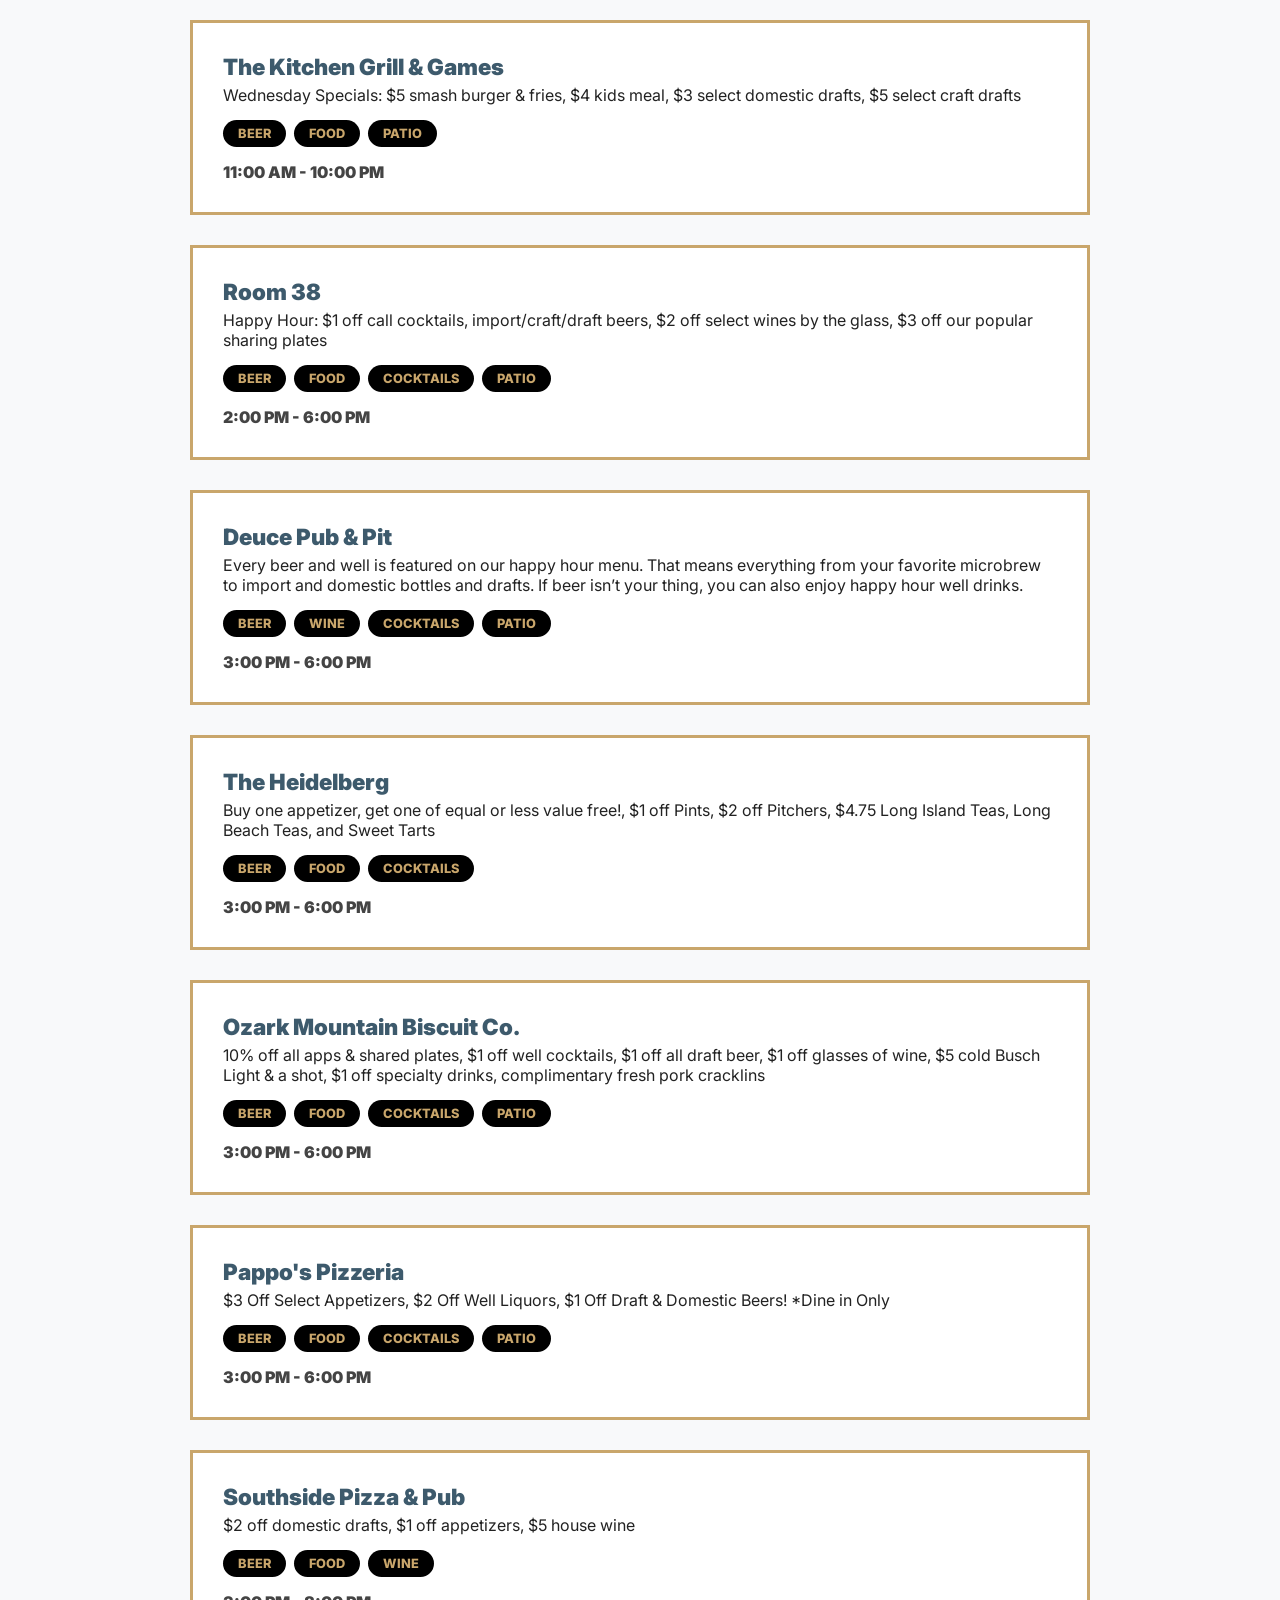
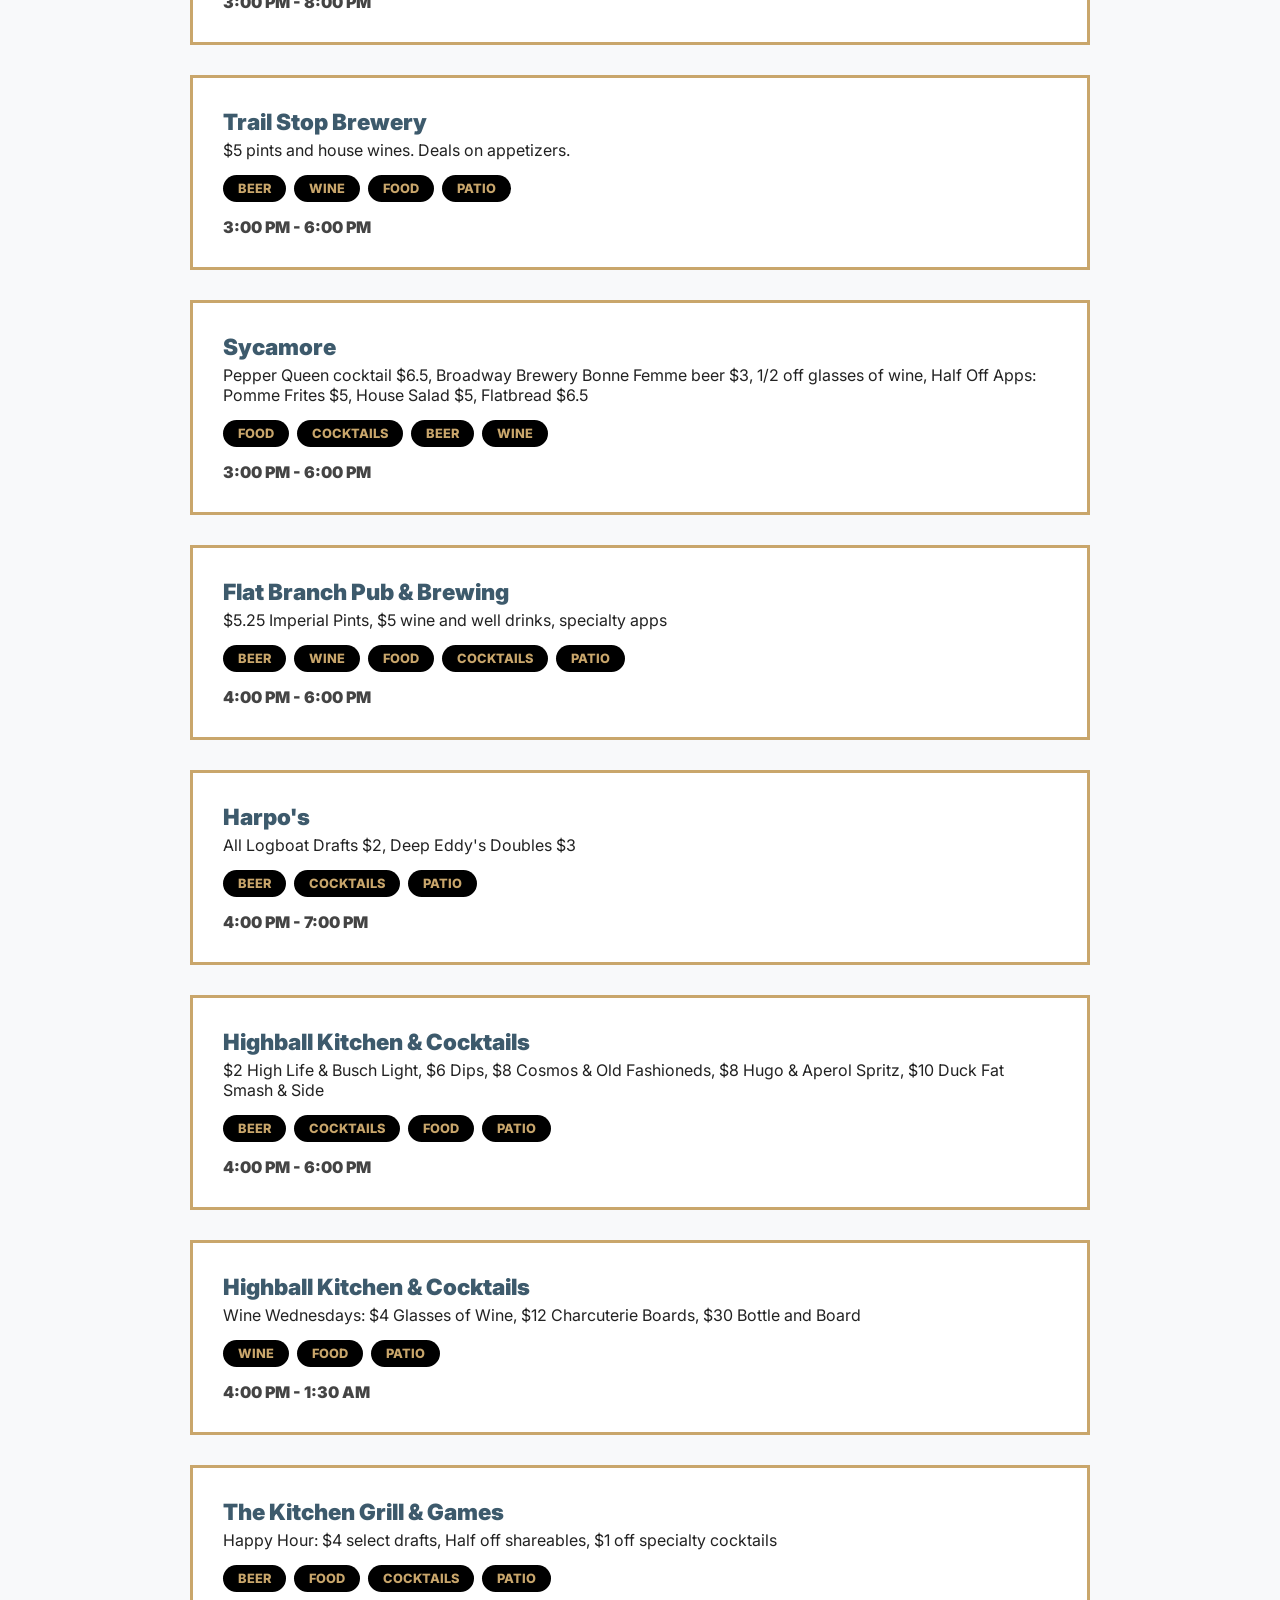
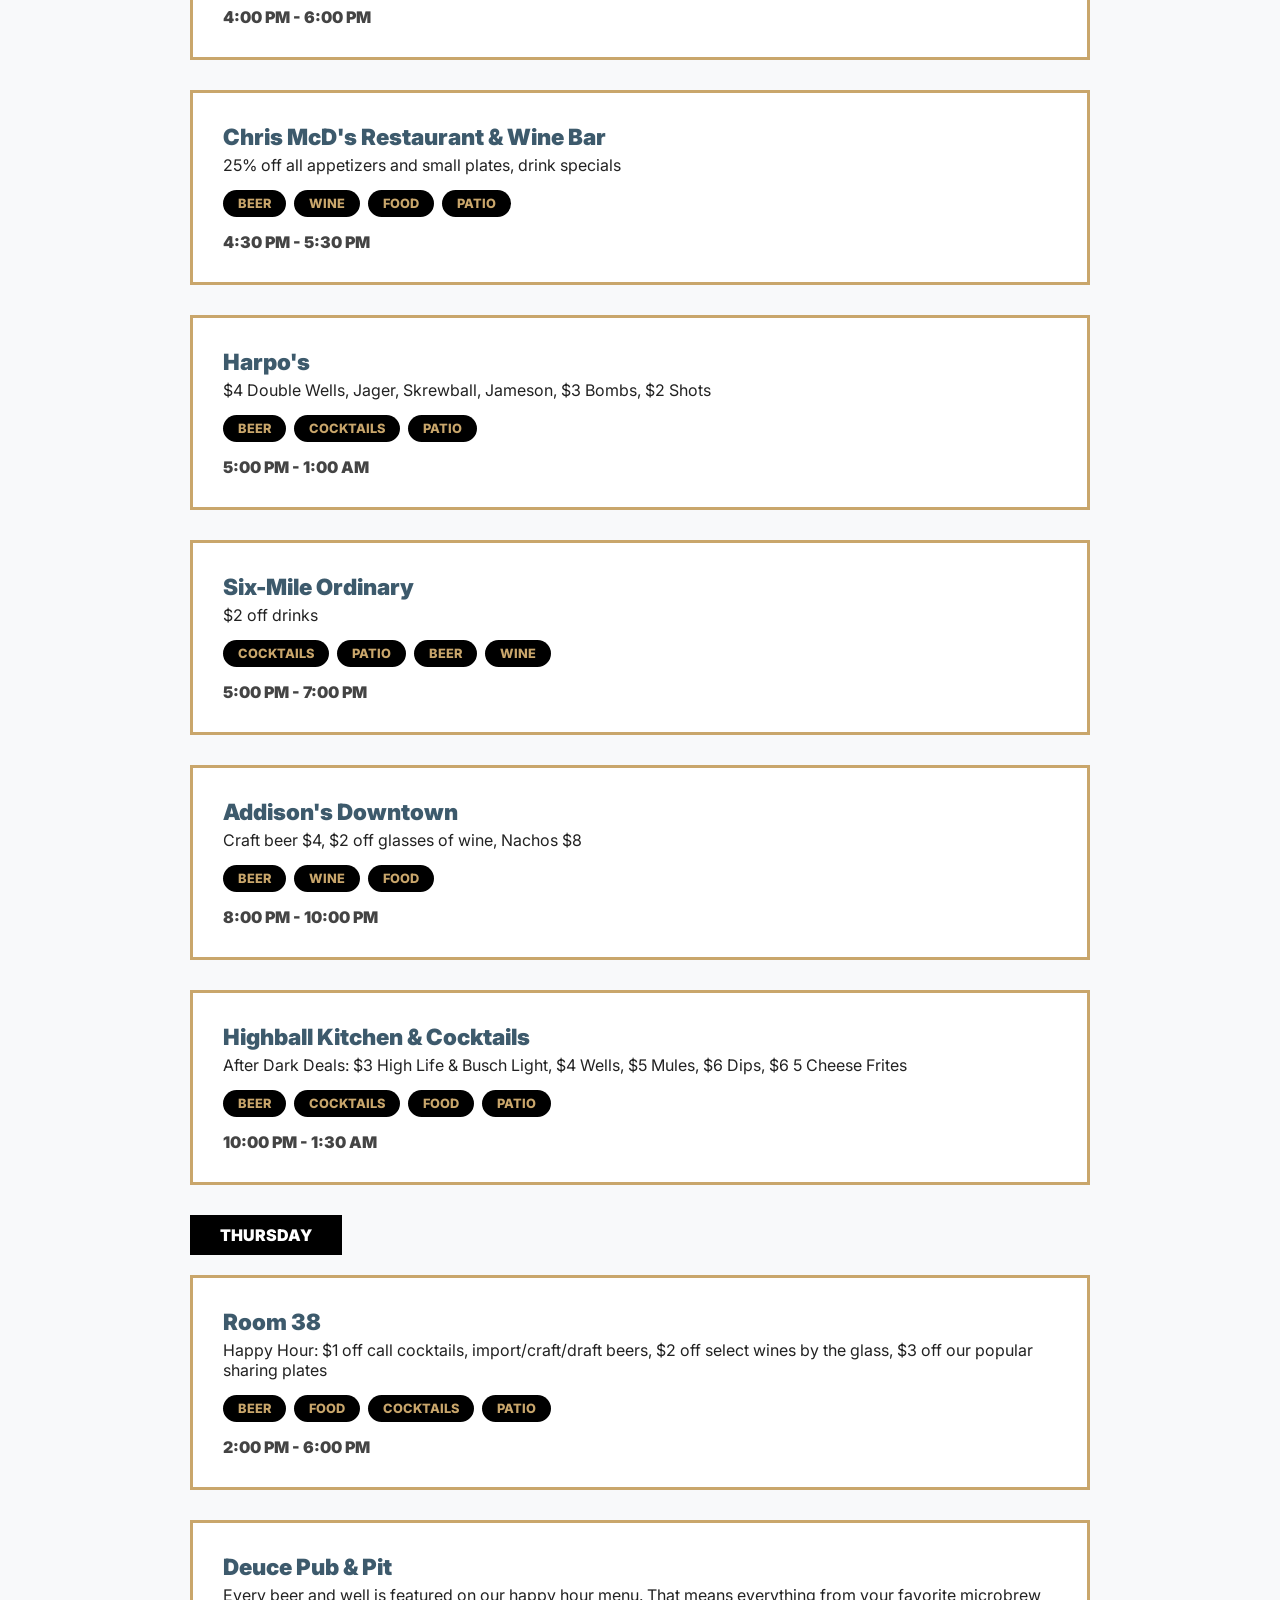
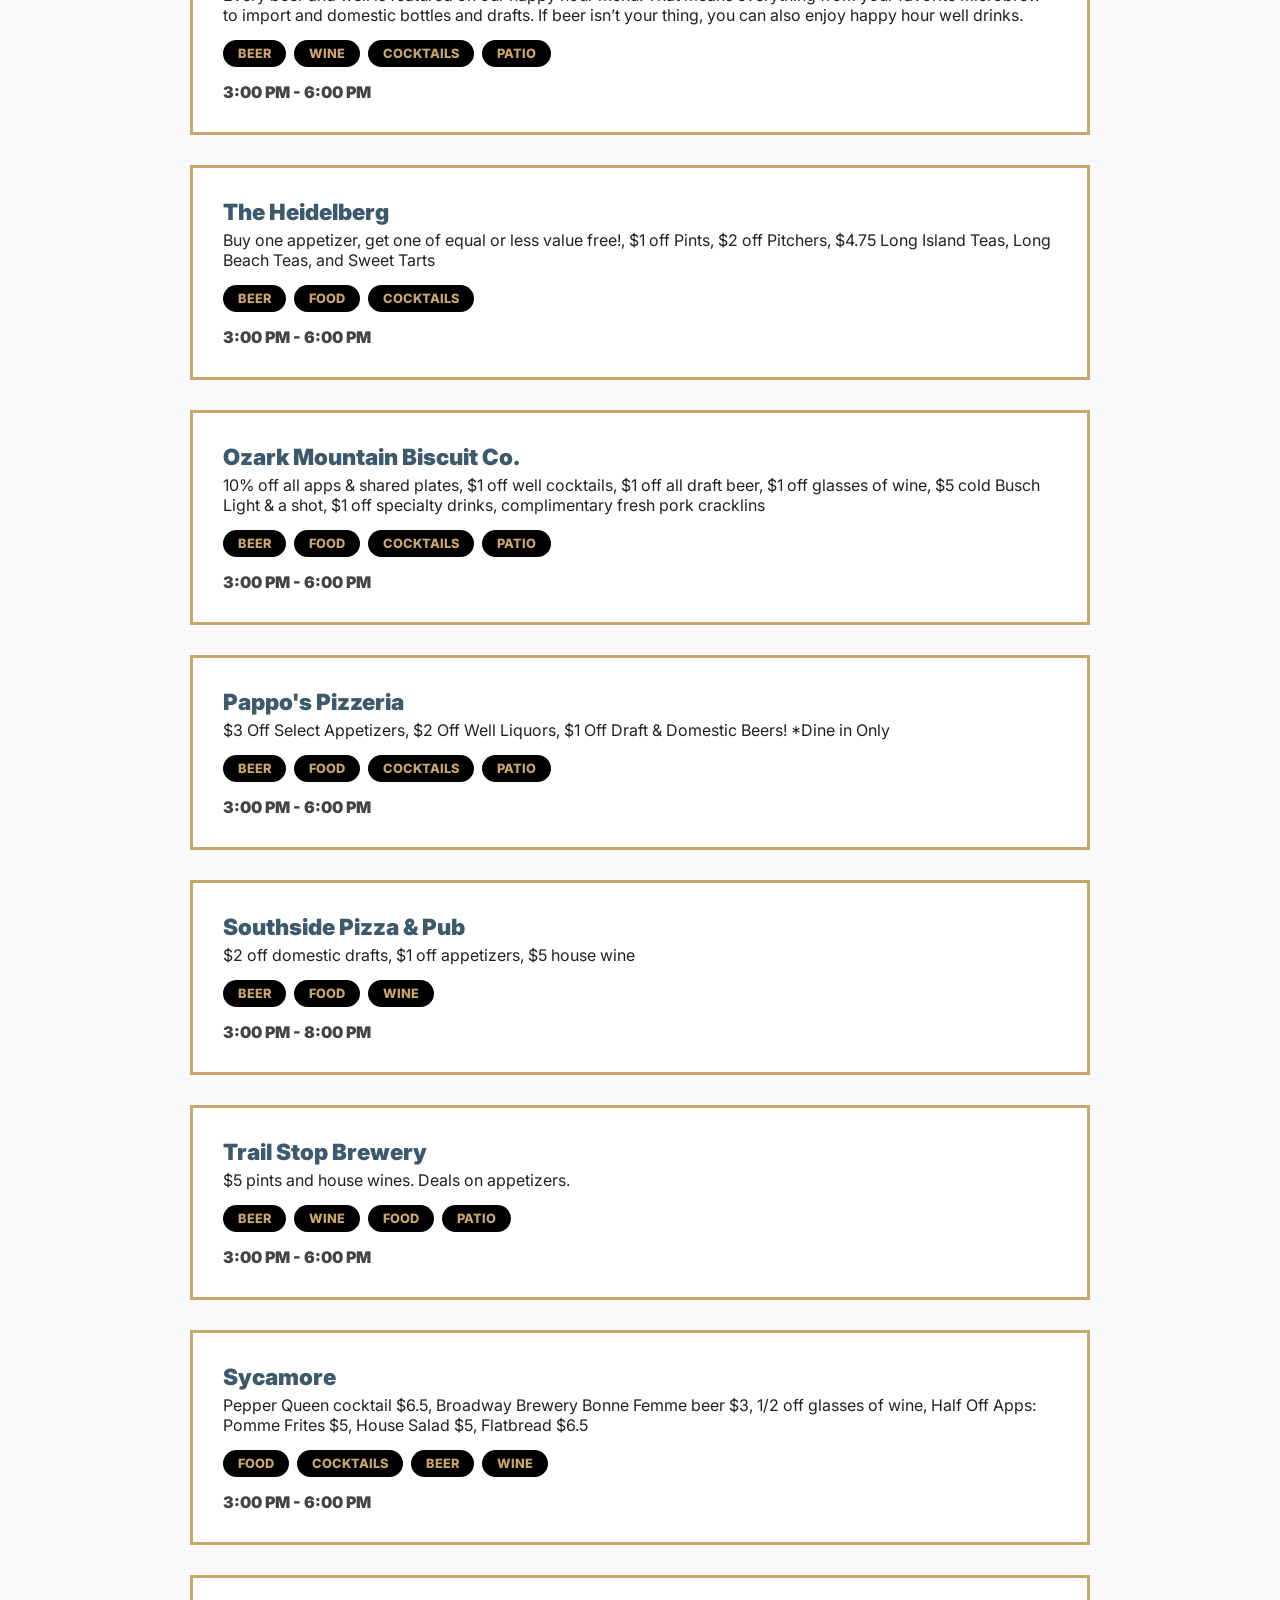
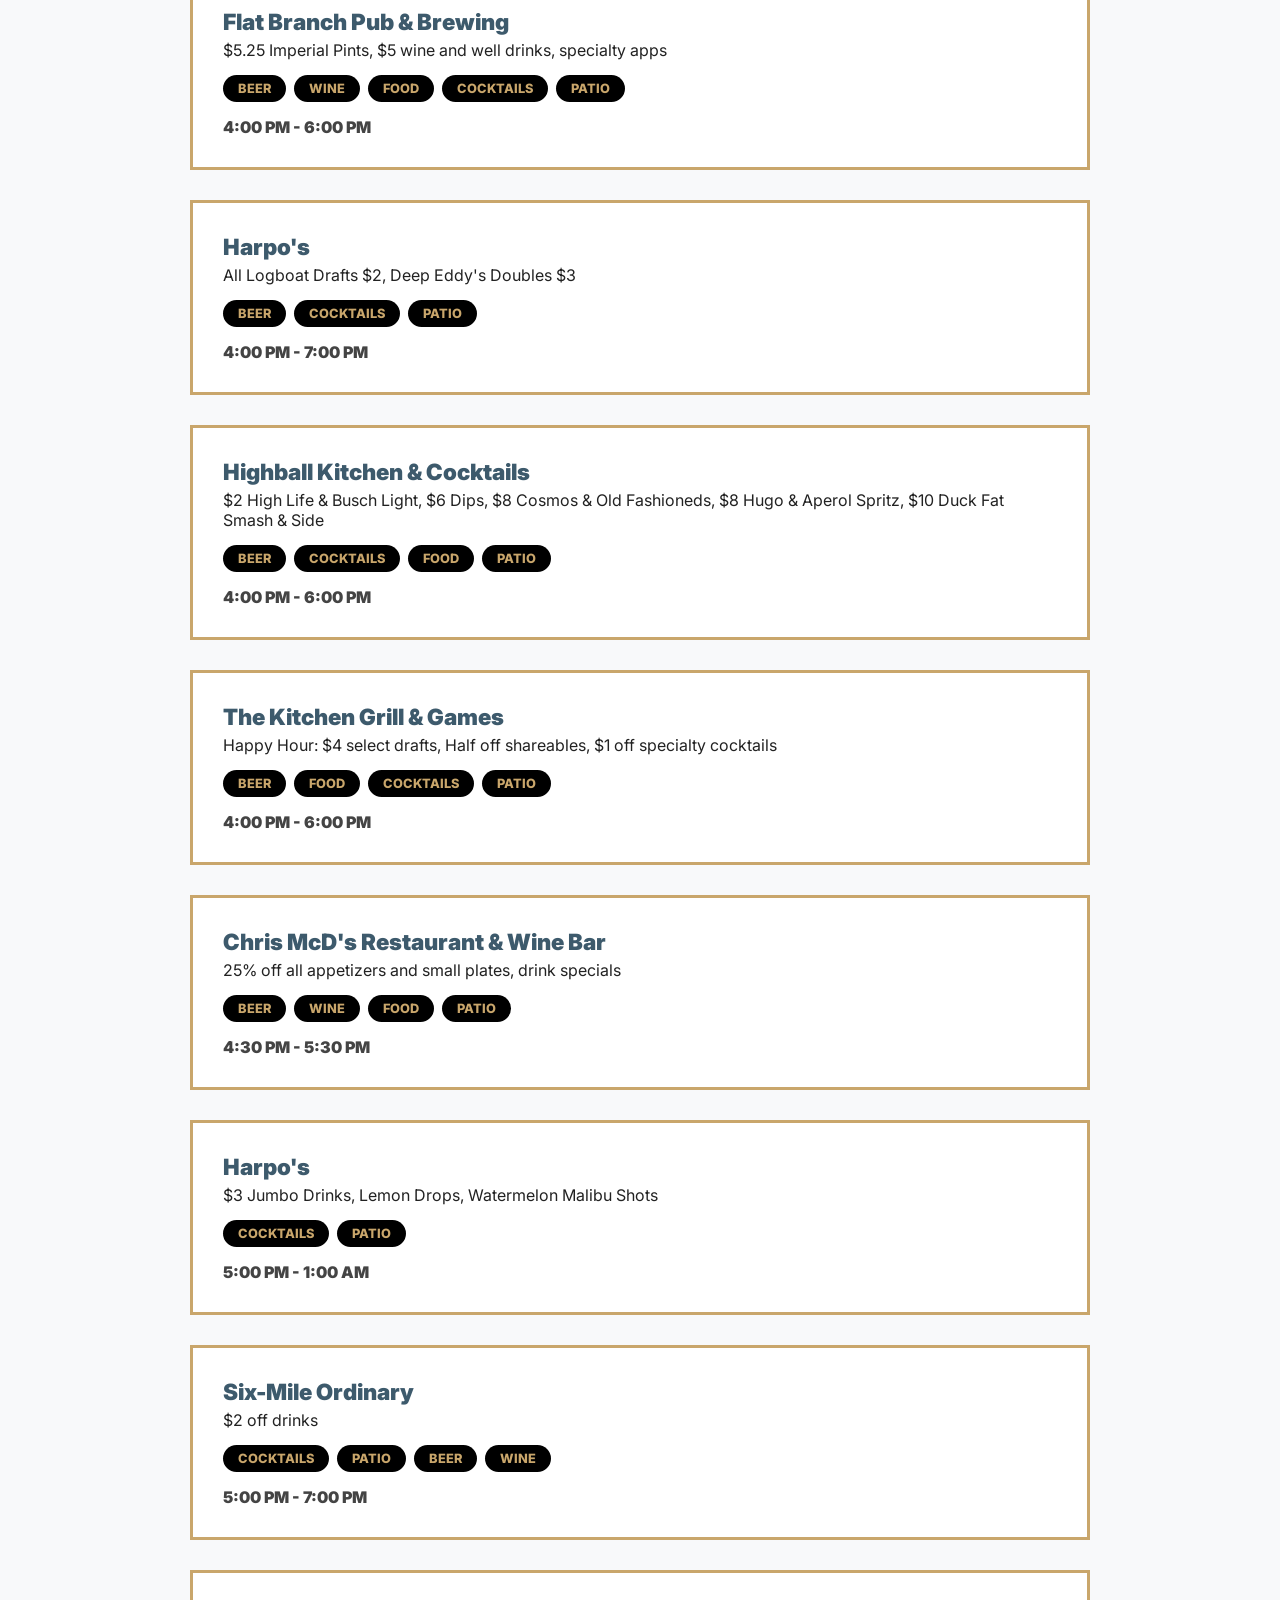
==== commit 377a6f9e: "Update index.html" ====
--- a/savor/index.html
+++ b/savor/index.html
@@ -12,11 +12,9 @@
         <h1>Savor Happy Hour</h1>
         <p id="current-time">Detecting time...</p>
     </header>
-
     <main>
         <div id="happy-hour-list"></div>
         <div id="upcoming-list"></div>
-
         <div class="filter-container">
             <button class="filter-btn active" data-tag="all">All</button>
             <button class="filter-btn" data-tag="beer">Beer</button>
@@ -25,7 +23,6 @@
             <button class="filter-btn" data-tag="food">Food</button>
             <button class="filter-btn" data-tag="patio">Patio</button>
         </div>
-
         <section id="directory-section">
             <div class="search-container">
                 <input type="text" id="directory-search" placeholder="Search by establishment name...">
--- a/savor/style.css
+++ b/savor/style.css
@@ -1,106 +1,20 @@
-:root {
-    --savor-blue: #3d5a6c;
-    --savor-gold: #c9a66b;
-    --savor-bg: #f8f9fa;
-}
-
-body { background: var(--savor-bg); color: #222; font-family: 'Inter', sans-serif; margin: 0; padding: 0; }
-
-header { 
-    background: var(--savor-blue); 
-    color: white; 
-    padding: 60px 20px; 
-    text-align: center; 
-    border-bottom: 5px solid var(--savor-gold);
-}
-
+:root { --savor-blue: #3d5a6c; --savor-gold: #c9a66b; --savor-bg: #f8f9fa; }
+body { background: var(--savor-bg); color: #222; font-family: 'Inter', sans-serif; margin: 0; }
+header { background: var(--savor-blue); color: white; padding: 60px 20px; text-align: center; border-bottom: 5px solid var(--savor-gold); }
 header h1 { font-family: 'Playfair Display', serif; margin: 0; font-size: 2.8rem; text-transform: uppercase; }
-
 main { max-width: 900px; margin: 0 auto; padding: 20px; }
-
-/* BLOCKY BUTTONS - FORCE SYNC WITH MAIN SITE */
-.filter-container, .directory-controls { 
-    display: flex; 
-    flex-wrap: wrap; 
-    gap: 0; 
-    justify-content: center; 
-    margin: 30px 0; 
-}
-
-button, .filter-btn, .toggle-btn, .day-nav-btn { 
-    background: white; 
-    border: 2px solid #222; 
-    padding: 12px 24px; 
-    border-radius: 0 !important; /* Forces blocky look */
-    cursor: pointer; 
-    color: #222; 
-    font-weight: 900; 
-    text-transform: uppercase;
-    font-size: 0.9rem;
-    margin: -1px; /* Overlaps borders like a menu */
-}
-
-button.active, .filter-btn.active, .toggle-btn.active { 
-    background: var(--savor-blue) !important; 
-    color: white !important; 
-    border-color: #222 !important;
-}
-
-.day-nav-btn { background: #333; color: white; border: 1px solid #000; flex: 1; }
-
-/* CARDS */
-.deal-card, .directory-card { 
-    background: white; 
-    border: 3px solid var(--savor-gold); 
-    padding: 30px; 
-    margin-bottom: 30px; 
-    border-radius: 0; 
-}
-
-.section-title { 
-    font-family: 'Playfair Display', serif; 
-    font-size: 2.2rem; 
-    color: var(--savor-blue); 
-    border-bottom: 3px solid var(--savor-blue); 
-    padding-bottom: 10px; 
-    margin-bottom: 30px; 
-    text-transform: uppercase; 
-}
-
-.day-header { 
-    display: inline-block;
-    background: #000;
-    color: white;
-    padding: 10px 30px;
-    border-radius: 0;
-    text-transform: uppercase;
-    font-weight: 900;
-    margin-bottom: 20px;
-    font-size: 1.2rem;
-}
-
-/* SEARCH */
-.search-container input {
-    width: 100%;
-    padding: 15px;
-    border: 2px solid #222;
-    border-radius: 0;
-    font-size: 1.1rem;
-    box-sizing: border-box;
-}
-
-/* TAGS */
+.filter-container, .directory-controls { display: flex; flex-wrap: wrap; justify-content: center; margin: 30px 0; }
+button, .filter-btn, .toggle-btn, .day-nav-btn { background: white; border: 2px solid #222; padding: 12px 24px; border-radius: 0; cursor: pointer; color: #222; font-weight: 900; text-transform: uppercase; font-size: 0.9rem; margin: -1px; }
+button.active, .filter-btn.active, .toggle-btn.active { background: var(--savor-blue) !important; color: white !important; border-color: #222 !important; }
+.day-nav-btn { background: #333; color: white; flex: 1; }
+.deal-card, .directory-card { background: white; border: 3px solid var(--savor-gold); padding: 30px; margin-bottom: 30px; }
+.section-title { font-family: 'Playfair Display', serif; font-size: 2.2rem; color: var(--savor-blue); border-bottom: 3px solid var(--savor-blue); padding-bottom: 10px; margin-bottom: 30px; text-transform: uppercase; }
+.day-header { display: inline-block; background: #000; color: white; padding: 10px 30px; text-transform: uppercase; font-weight: 900; margin-bottom: 20px; }
+.map-link { text-decoration: none; color: var(--savor-blue); font-weight: 900; font-size: 1.8rem; }
+.map-link:hover { text-decoration: underline; }
 .tag-container { display: flex; flex-wrap: wrap; gap: 8px; margin: 15px 0; }
-.tag-badge { 
-    background: #000; 
-    color: var(--savor-gold); 
-    padding: 6px 15px; 
-    border-radius: 50px; 
-    font-size: 0.8rem; 
-    font-weight: 800;
-    text-transform: uppercase;
-}
-
-.card-time { font-weight: 900; color: var(--savor-blue); margin-top: 15px; display: block; letter-spacing: 1px; }
+.tag-badge { background: #000; color: var(--savor-gold); padding: 6px 15px; border-radius: 50px; font-size: 0.8rem; font-weight: 800; text-transform: uppercase; }
+.search-container input { width: 100%; padding: 15px; border: 2px solid #222; font-size: 1.1rem; box-sizing: border-box; }
+.card-time { font-weight: 900; color: var(--savor-blue); margin-top: 15px; display: block; }
 
     
